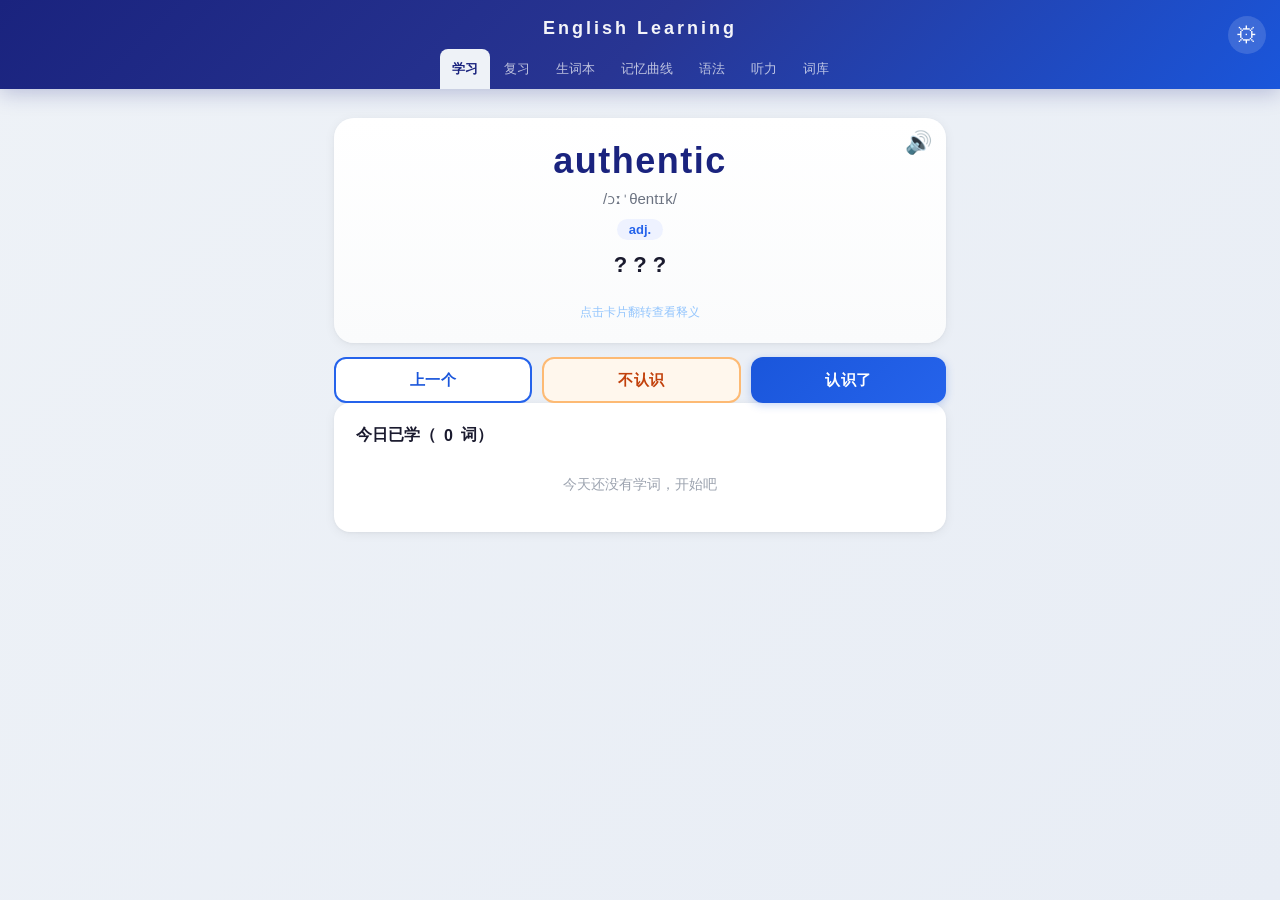
==== src/index.html @ 7f82bd82 "Fix mobile audio + listening bugs" ====
<!DOCTYPE html>
<html lang="zh-CN">
<head>
    <meta charset="UTF-8">
    <meta name="viewport" content="width=device-width, initial-scale=1.0, user-scalable=no, viewport-fit=cover">
    <meta name="apple-mobile-web-app-capable" content="yes">
    <meta name="apple-mobile-web-app-status-bar-style" content="black-translucent">
    <meta name="mobile-web-app-capable" content="yes">
    <meta name="theme-color" content="#1565C0">
    <link rel="manifest" href="manifest.json">
    <title>English Learning</title>
    <script>
    try {
        if ('serviceWorker' in navigator && location.protocol === 'https:') {
            navigator.serviceWorker.register('sw.js').catch(function(){});
        }
    } catch(e) {}
    </script>
    <style>
        /* ===== 基础重置 ===== */
        *, *::before, *::after { box-sizing: border-box; margin: 0; padding: 0; }
        body { font-family: "Microsoft YaHei", "PingFang SC", -apple-system, sans-serif; background: linear-gradient(135deg, #EEF2F7 0%, #E8EDF5 100%); color: #1a1a2e; min-height: 100vh; }

        /* ===== 导航栏 ===== */
        .navbar { background: linear-gradient(135deg, #1a237e 0%, #283593 50%, #1a56db 100%); color: #fff; position: fixed; top: 0; left: 0; right: 0; z-index: 100; box-shadow: 0 4px 20px rgba(26,35,126,0.25); }
        .nav-title { font-size: 18px; font-weight: 700; padding: 18px 20px 10px; text-align: center; letter-spacing: 3px; opacity: 0.95; }
        .nav-tabs { display: flex; justify-content: center; gap: 2px; padding: 0 12px 0; overflow-x: auto; -webkit-overflow-scrolling: touch; }
        .nav-tab { background: transparent; border: none; color: rgba(255,255,255,0.7); font-size: 13px; padding: 8px 12px; cursor: pointer; border-radius: 8px 8px 0 0; font-family: inherit; transition: all 0.25s; min-height: 40px; white-space: nowrap; }
        .nav-tab:hover { color: #fff; background: rgba(255,255,255,0.12); }
        .nav-tab.active { color: #1a237e; background: #EEF2F7; font-weight: 700; }

        /* ===== 主容器 ===== */
        .container { max-width: 640px; margin: 0 auto; padding: 118px 14px 40px; }

        /* ===== 面板 ===== */
        .panel { display: none; }
        .panel.active { display: block; animation: fadeIn 0.3s ease; }

        /* ===== 卡片 ===== */
        .card { background: #fff; border-radius: 16px; box-shadow: 0 2px 12px rgba(0,0,0,0.06), 0 1px 3px rgba(0,0,0,0.04); padding: 22px; margin-bottom: 14px; transition: box-shadow 0.2s; }
        .card-title { font-size: 16px; font-weight: 700; color: #1a1a2e; margin-bottom: 14px; display: flex; align-items: center; gap: 8px; }

        /* ===== 按钮 ===== */
        .btn { display: inline-flex; align-items: center; justify-content: center; border: none; border-radius: 12px; font-size: 15px; font-family: inherit; cursor: pointer; min-height: 46px; padding: 10px 22px; transition: all 0.25s; font-weight: 600; letter-spacing: 0.5px; }
        .btn-primary { background: linear-gradient(135deg, #1a56db, #2563eb); color: #fff; box-shadow: 0 2px 8px rgba(26,86,219,0.25); }
        .btn-primary:hover { background: linear-gradient(135deg, #1e40af, #1d4ed8); transform: translateY(-1px); box-shadow: 0 4px 14px rgba(26,86,219,0.35); }
        .btn-outline { background: #fff; color: #1a56db; border: 2px solid #2563eb; }
        .btn-outline:hover { background: #EEF2FF; }
        .btn-success { background: #10B981; color: #fff; }
        .btn-success:hover { background: #059669; }
        .btn-danger { background: #EF4444; color: #fff; }
        .btn-danger:hover { background: #DC2626; }
        .btn-sm { min-height: 34px; padding: 5px 12px; font-size: 12px; border-radius: 8px; }
        .btn-block { display: flex; width: 100%; }
        .btn-group { display: flex; gap: 10px; margin-top: 14px; }

        /* ===== 表单 ===== */
        .form-group { margin-bottom: 12px; }
        .form-label { display: block; font-size: 13px; color: #6B7280; margin-bottom: 4px; font-weight: 600; }
        .form-input { width: 100%; padding: 12px 16px; border: 2px solid #E5E7EB; border-radius: 12px; font-size: 15px; font-family: inherit; min-height: 46px; transition: all 0.2s; background: #F9FAFB; }
        .form-input:focus { outline: none; border-color: #2563eb; box-shadow: 0 0 0 4px rgba(37,99,235,0.1); background: #fff; }

        /* ===== 单词卡片 ===== */
        .word-card { cursor: pointer; user-select: none; min-height: 220px; display: flex; flex-direction: column; align-items: center; justify-content: center; text-align: center; transition: all 0.35s; position: relative; border-radius: 20px; background: linear-gradient(180deg, #FFFFFF 0%, #FAFBFC 100%); }
        .word-card:hover { transform: translateY(-3px); box-shadow: 0 8px 24px rgba(0,0,0,0.1); }
        .word-card.flipped { background: linear-gradient(180deg, #F8FAFF 0%, #F0F4FF 100%); }
        .word-en { font-size: 36px; font-weight: 800; color: #1a237e; letter-spacing: 1.5px; }
        .word-phonetic { font-size: 15px; color: #6B7280; margin-top: 8px; }
        .word-pos { font-size: 13px; color: #2563eb; background: #EEF2FF; padding: 3px 12px; border-radius: 20px; margin-top: 10px; font-weight: 600; }
        .word-meaning { font-size: 22px; color: #1a1a2e; margin-top: 12px; font-weight: 600; }
        .word-example { font-size: 14px; color: #6B7280; margin-top: 10px; font-style: italic; }
        .flip-hint { font-size: 12px; color: #93C5FD; margin-top: 16px; }
        .memory-tip { margin-top: 16px; padding: 14px 18px; background: #FFFBEB; border-radius: 14px; border-left: 4px solid #F59E0B; font-size: 13px; line-height: 1.7; color: #4B5563; text-align: left; width: 100%; }

        /* ===== 复习/选择题 ===== */
        .quiz-options { display: flex; flex-direction: column; gap: 10px; margin-top: 14px; }
        .quiz-option { background: #F9FAFB; border: 2px solid #E5E7EB; border-radius: 14px; padding: 14px 18px; font-size: 16px; cursor: pointer; transition: all 0.2s; min-height: 50px; font-family: inherit; text-align: left; font-weight: 500; }
        .quiz-option:hover { border-color: #2563eb; background: #EEF2FF; transform: scale(1.01); }
        .quiz-option.correct { border-color: #10B981; background: #ECFDF5; color: #065F46; }
        .quiz-option.wrong { border-color: #EF4444; background: #FEF2F2; color: #991B1B; }

        /* ===== 语法 ===== */
        .grammar-category { margin-bottom: 10px; }
        .grammar-header { background: #F9FAFB; border-radius: 12px; padding: 15px 18px; cursor: pointer; display: flex; justify-content: space-between; align-items: center; box-shadow: 0 1px 3px rgba(0,0,0,0.04); transition: all 0.2s; }
        .grammar-header:hover { background: #EEF2FF; }
        .grammar-body { background: #fff; border-radius: 0 0 12px 12px; padding: 0 18px; overflow: hidden; max-height: 0; transition: max-height 0.35s ease, padding 0.35s ease; }
        .grammar-body.open { max-height: 600px; padding: 14px 18px; }

        /* ===== 设置 ===== */
        .settings-btn { position: fixed; top: 16px; right: 14px; z-index: 101; background: rgba(255,255,255,0.15); backdrop-filter: blur(4px); border: none; color: #fff; font-size: 22px; width: 38px; height: 38px; border-radius: 50%; cursor: pointer; display: flex; align-items: center; justify-content: center; transition: all 0.2s; }
        .settings-btn:hover { background: rgba(255,255,255,0.3); }
        .modal-overlay { position: fixed; top: 0; left: 0; right: 0; bottom: 0; background: rgba(0,0,0,0.5); backdrop-filter: blur(4px); z-index: 200; display: flex; align-items: center; justify-content: center; animation: fadeIn 0.2s ease; }
        .modal-content { background: #fff; border-radius: 20px; padding: 28px; width: 92%; max-width: 420px; box-shadow: 0 20px 60px rgba(0,0,0,0.2); }
        .modal-header { display: flex; justify-content: space-between; align-items: center; margin-bottom: 18px; }
        .btn-close { background: #F3F4F6; border: none; font-size: 20px; color: #6B7280; cursor: pointer; width: 34px; height: 34px; border-radius: 50%; display: flex; align-items: center; justify-content: center; }
        .btn-close:hover { background: #E5E7EB; color: #1a1a2e; }
        @keyframes fadeIn { from { opacity: 0; } to { opacity: 1; } }

        /* ===== 空状态 ===== */
        .empty-state { text-align: center; padding: 40px 20px; color: #9CA3AF; }
        .empty-state-icon { font-size: 44px; margin-bottom: 10px; }
        .empty-state-text { font-size: 15px; }

        /* ===== 提示信息 ===== */
        .toast { position: fixed; bottom: 28px; left: 50%; transform: translateX(-50%); background: #1F2937; color: #fff; padding: 12px 28px; border-radius: 24px; font-size: 14px; z-index: 300; box-shadow: 0 8px 24px rgba(0,0,0,0.2); animation: fadeInUp 0.3s ease; }
        @keyframes fadeInUp { from { opacity: 0; transform: translateX(-50%) translateY(12px); } to { opacity: 1; transform: translateX(-50%) translateY(0); } }

        /* ===== 统计标签 ===== */
        .stat-row { display: flex; gap: 10px; margin: 12px 0; }
        .stat-item { flex: 1; background: linear-gradient(135deg, #EEF2FF, #E0E7FF); border-radius: 14px; padding: 16px; text-align: center; }
        .stat-num { font-size: 26px; font-weight: 800; color: #1e40af; }
        .stat-label { font-size: 11px; color: #6B7280; margin-top: 2px; font-weight: 600; text-transform: uppercase; letter-spacing: 1px; }

        /* ===== 生词本 ===== */
        .wordbook-item { display: flex; justify-content: space-between; align-items: center; padding: 14px 0; border-bottom: 1px solid #F3F4F6; }
        .wordbook-item:last-child { border-bottom: none; }
        .badge { font-size: 10px; background: #EEF2FF; color: #2563eb; padding: 2px 8px; border-radius: 10px; font-weight: 600; }
        .badge-learned { background: #ECFDF5; color: #065F46; }
        .badge-review { background: #FFF7ED; color: #C2410C; }

        /* ===== 不认识按钮 ===== */
        .btn-learn-unknown { background: #FFF7ED; color: #C2410C; border: 2px solid #FDBA74; }
        .btn-learn-unknown:hover { background: #FFEDD5; }

        /* ===== 词库列表 ===== */
        .vocab-item { display: flex; align-items: flex-start; padding: 12px 14px; border-bottom: 1px solid #F3F4F6; gap: 10px; transition: background 0.15s; }
        .vocab-item:hover { background: #F9FAFB; }
        .vocab-item:last-child { border-bottom: none; }
        .vocab-item-left { flex: 1; min-width: 0; }
        .vocab-word-row { display: flex; align-items: center; gap: 6px; flex-wrap: wrap; margin-bottom: 4px; }
        .vocab-word { font-size: 15px; font-weight: 700; color: #1a237e; }
        .vocab-meaning { font-size: 13px; color: #6B7280; }
        .vocab-status { font-size: 10px; padding: 2px 8px; border-radius: 10px; white-space: nowrap; font-weight: 600; }

        @media (max-width: 480px) {
            .container { padding: 108px 8px 32px; }
            .card { padding: 16px; }
            .word-en { font-size: 28px; }
            .nav-tab { font-size: 12px; padding: 8px 10px; }
        }
    </style>
</head>
<body>

    <!-- 导航栏 -->
    <nav class="navbar">
        <div class="nav-title">English Learning</div>
        <div class="nav-tabs">
            <button class="nav-tab active" data-tab="learn">学习</button>
            <button class="nav-tab" data-tab="review">复习</button>
            <button class="nav-tab" data-tab="wordbook">生词本</button>
            <button class="nav-tab" data-tab="memory">记忆曲线</button>
            <button class="nav-tab" data-tab="grammar">语法</button>
            <button class="nav-tab" data-tab="listen">听力</button>
            <button class="nav-tab" data-tab="vocab">词库</button>
        </div>
    </nav>

    <!-- 设置按钮 -->
    <button class="settings-btn" id="btnSettings" title="设置">&#9881;</button>

    <!-- 设置弹窗 -->
    <div class="modal-overlay" id="settingsModal" style="display:none;">
        <div class="modal-content">
            <div class="modal-header">
                <span class="card-title">设置</span>
                <button class="btn-close" id="btnCloseSettings">&times;</button>
            </div>
            <div class="form-group">
                <label class="form-label">每日目标（个）</label>
                <input class="form-input" type="number" id="inputDailyGoal" min="5" max="100" value="20">
            </div>
            <button class="btn btn-primary btn-block" id="btnSaveGoal" style="margin-bottom:8px;">保存目标</button>
            <hr style="border:none;border-top:1px solid #E0E0E0;margin:16px 0;">
            <div class="btn-group">
                <button class="btn btn-outline btn-block" id="btnExport">导出数据备份</button>
                <button class="btn btn-outline btn-block" id="btnImport">导入数据恢复</button>
            </div>
            <input type="file" id="importFile" accept=".json" style="display:none;">
            <hr style="border:none;border-top:1px solid #E0E0E0;margin:16px 0;">
            <button class="btn btn-outline btn-block" id="btnResetReview" style="margin-bottom:8px;">重置今日复习</button>
            <hr style="border:none;border-top:1px solid #E0E0E0;margin:16px 0;">
            <div style="font-weight:600;font-size:14px;margin-bottom:8px;">&#128260; 跨设备同步</div>
            <div style="font-size:12px;color:#6B7280;margin-bottom:8px;">在电脑生成同步码 → 手机上输入 → 数据同步</div>
            <button class="btn btn-primary btn-block" id="btnSyncExport" style="margin-bottom:8px;">生成同步码</button>
            <div style="display:flex;gap:8px;">
                <input class="form-input" id="syncCodeInput" placeholder="粘贴同步码..." style="flex:1;">
                <button class="btn btn-success" id="btnSyncImport" style="min-width:60px;">导入</button>
            </div>
            <hr style="border:none;border-top:1px solid #E0E0E0;margin:16px 0;">
            <button class="btn btn-danger btn-block" id="btnReset">重置所有数据</button>
        </div>
    </div>

    <!-- 内容区 -->
    <main class="container">

        <!-- ===== 学习面板 ===== -->
        <section id="learn-panel" class="panel active">
            <div class="card word-card" id="wordCard">
                <div style="position:absolute;top:12px;right:14px;cursor:pointer;font-size:22px;color:#1976D2;z-index:5;" id="btnSpeak" title="点击听发音">&#128266;</div>
                <div class="word-en" id="wordEn"></div>
                <div class="word-phonetic" id="wordPhonetic"></div>
                <div class="word-pos" id="wordPos"></div>
                <div class="word-meaning" id="wordMeaning"></div>
                <div style="display:flex;align-items:flex-start;gap:6px;justify-content:center;">
                    <div class="word-example" id="wordExample"></div>
                    <span id="btnSpeakExample" style="cursor:pointer;font-size:16px;color:#1976D2;display:none;line-height:1.4;" title="听例句发音">&#128266;</span>
                </div>
                <div class="flip-hint" id="flipHint">点击卡片翻转查看释义</div>
                <div class="memory-tip" id="memoryTipBox" style="display:none;">
                    <div style="font-weight:600;color:#E65100;margin-bottom:4px;">&#128161; 记忆技巧</div>
                    <div id="memoryTipContent"></div>
                </div>
            </div>
            <div class="btn-group" id="learnBtnGroup">
                <button class="btn btn-outline btn-block" id="btnPrevWord">上一个</button>
                <button class="btn btn-learn-unknown btn-block" id="btnUnknown">不认识</button>
                <button class="btn btn-primary btn-block" id="btnLearned">认识了</button>
            </div>
            <div class="card" id="completeCard" style="display:none;">
                <div class="empty-state">
                    <div class="empty-state-icon">&#127881;</div>
                    <div class="empty-state-text">今日目标已完成！继续复习巩固吧</div>
                </div>
            </div>
            <!-- 今日已学列表 -->
            <div class="card" id="todayLearnedCard">
                <div class="card-title">今日已学（<span id="todayLearnedCount">0</span> 词）</div>
                <div id="todayLearnedList" style="font-size:14px;color:#555;line-height:2;"></div>
                <div class="empty-state" id="todayLearnedEmpty" style="padding:16px;">
                    <div class="empty-state-text" style="font-size:14px;">今天还没有学词，开始吧</div>
                </div>
            </div>
        </section>

        <!-- ===== 复习面板 ===== -->
        <section id="review-panel" class="panel">
            <div class="stat-row" id="quizStats">
                <div class="stat-item"><div class="stat-num" id="quizCorrect" style="color:#4CAF50;">0</div><div class="stat-label">正确</div></div>
                <div class="stat-item"><div class="stat-num" id="quizWrong" style="color:#F44336;">0</div><div class="stat-label">错误</div></div>
                <div class="stat-item"><div class="stat-num" id="quizTotal">0</div><div class="stat-label">总题数</div></div>
            </div>
            <div class="card" id="quizCard">
                <div class="card-title">选择正确的释义</div>
                <div style="text-align:center;font-size:28px;font-weight:700;color:#1565C0;padding:16px 0;cursor:pointer;" id="quizWord" title="点击听发音">--</div>
                <div class="quiz-options" id="quizOptions"></div>
                <div id="quizFeedback" style="text-align:center;margin-top:12px;font-size:14px;"></div>
                <div class="btn-group" id="quizNavBtns" style="display:none;">
                    <button class="btn btn-outline btn-block" id="btnPrevQuiz">上一题</button>
                    <button class="btn btn-primary btn-block" id="btnNextQuiz">下一题</button>
                </div>
            </div>
            <div class="card" id="quizEmpty" style="display:none;">
                <div class="empty-state">
                    <div class="empty-state-icon">&#128218;</div>
                    <div class="empty-state-text">先去学习页认识一些单词，再来复习吧</div>
                </div>
            </div>
        </section>

        <!-- ===== 生词本面板 ===== -->
        <section id="wordbook-panel" class="panel">
            <div class="card">
                <div class="card-title">添加生词</div>
                <div class="form-group"><input class="form-input" id="inputNewWord" placeholder="输入英文单词"></div>
                <div class="form-group"><input class="form-input" id="inputNewMeaning" placeholder="输入中文释义"></div>
                <button class="btn btn-primary btn-block" id="btnAddWord">添加</button>
            </div>
            <!-- 生词测试 -->
            <div class="card" id="wordbookQuizCard">
                <div class="card-title">生词测试</div>
                <div id="wbQuizArea">
                    <button class="btn btn-primary btn-block" id="btnStartWbQuiz">开始测试生词</button>
                </div>
                <div id="wbQuizQuestion" style="display:none;">
                    <div style="text-align:center;font-size:26px;font-weight:700;color:#1565C0;padding:12px 0;cursor:pointer;" id="wbQuizWord" title="点击听发音"></div>
                    <div class="quiz-options" id="wbQuizOptions"></div>
                    <div id="wbQuizFeedback" style="text-align:center;margin-top:10px;font-size:14px;"></div>
                    <div class="btn-group" id="wbQuizNavBtns" style="display:none;">
                        <button class="btn btn-outline btn-block" id="btnWbPrev">上一题</button>
                        <button class="btn btn-primary btn-block" id="btnWbNext">下一题</button>
                    </div>
                    <div id="wbQuizResult" style="display:none;text-align:center;padding:20px;"></div>
                </div>
            </div>
            <!-- 生词列表 -->
            <div class="card">
                <div class="card-title">生词列表（<span id="wbErrorCount">0</span> 个错误词）</div>
                <div id="wordbookList"></div>
                <div class="empty-state" id="wordbookEmpty">
                    <div class="empty-state-icon">&#128214;</div>
                    <div class="empty-state-text">还没有生词，不认识或答错的词会自动收录</div>
                </div>
            </div>
        </section>

        <!-- ===== 记忆曲线面板 ===== -->
        <section id="memory-panel" class="panel">
            <div class="card">
                <div class="card-title">&#128337; 艾宾浩斯记忆曲线</div>
                <div style="font-size:13px;color:#6B7280;margin-bottom:14px;">
                    科学复习间隔：1天 → 3天 → 7天 → 15天 → 30天
                </div>
                <div class="stat-row" id="memStats">
                    <div class="stat-item"><div class="stat-num" id="memDueCount">0</div><div class="stat-label">到期复习</div></div>
                    <div class="stat-item"><div class="stat-num" id="memL1Count">0</div><div class="stat-label">L1 初学</div></div>
                    <div class="stat-item"><div class="stat-num" id="memMastered">0</div><div class="stat-label">已掌握</div></div>
                </div>
            </div>
            <!-- 记忆曲线复习题 -->
            <div class="card" id="memQuizCard">
                <div class="card-title">复习题</div>
                <div id="memQuizArea">
                    <button class="btn btn-primary btn-block" id="btnStartMemQuiz">开始复习到期词</button>
                </div>
                <div id="memQuizQuestion" style="display:none;">
                    <div style="text-align:center;font-size:26px;font-weight:800;color:#1a237e;padding:12px 0;cursor:pointer;" id="memQuizWord" title="点击听发音"></div>
                    <div class="quiz-options" id="memQuizOptions"></div>
                    <div id="memQuizFeedback" style="text-align:center;margin-top:10px;font-size:14px;"></div>
                    <div class="btn-group" id="memQuizNavBtns" style="display:none;">
                        <button class="btn btn-outline btn-block" id="btnMemPrev">上一题</button>
                        <button class="btn btn-primary btn-block" id="btnMemNext">下一题</button>
                    </div>
                    <div id="memQuizResult" style="display:none;text-align:center;padding:20px;"></div>
                </div>
            </div>
            <!-- 到期词列表 -->
            <div class="card">
                <div class="card-title">到期词列表</div>
                <div id="memDueList"></div>
                <div class="empty-state" id="memDueEmpty">
                    <div class="empty-state-icon">&#127919;</div>
                    <div class="empty-state-text">暂无到期词，先去学习页积累吧</div>
                </div>
            </div>
        </section>

        <!-- ===== 听力面板 ===== -->
        <section id="listen-panel" class="panel">
            <div class="card">
                <div class="card-title">&#127911; 四级听力真题训练</div>
                <div style="font-size:13px;color:#6B7280;margin-bottom:12px;">播放对话/短文 → 听问题 → 选择答案</div>
            </div>
            <div class="card" id="listenQuizCard">
                <button class="btn btn-primary btn-block" id="btnListenPlay" style="margin-bottom:12px;">&#9654; 播放听力</button>
                <div id="listenQuestion" style="font-size:15px;color:#1a237e;font-weight:600;margin-bottom:14px;display:none;"></div>
                <div class="quiz-options" id="listenOptions"></div>
                <div id="listenFeedback" style="text-align:center;margin-top:12px;font-size:15px;"></div>
                <button class="btn btn-primary btn-block" id="btnListenNext" style="display:none;margin-top:12px;">下一题</button>
            </div>
            <div class="card">
                <div class="card-title">听力统计</div>
                <div class="stat-row">
                    <div class="stat-item"><div class="stat-num" id="listenCorrect" style="color:#10B981;">0</div><div class="stat-label">正确</div></div>
                    <div class="stat-item"><div class="stat-num" id="listenTotal">0</div><div class="stat-label">总题数</div></div>
                </div>
            </div>
        </section>

        <!-- ===== 语法面板 ===== -->
        <section id="grammar-panel" class="panel">
            <div id="grammarContent"></div>
        </section>

        <!-- ===== 词库面板 ===== -->
        <section id="vocab-panel" class="panel">
            <div class="card">
                <input class="form-input" id="vocabSearch" placeholder="搜索单词...（输入英文或中文）">
                <div style="display:flex;gap:6px;margin-top:8px;flex-wrap:wrap;" id="vocabFilters">
                    <button class="btn btn-sm btn-outline vocab-filter active" data-cat="all">全部</button>
                    <button class="btn btn-sm btn-outline vocab-filter" data-cat="mustknow" style="color:#F44336;border-color:#F44336;">必考</button>
                    <button class="btn btn-sm btn-outline vocab-filter" data-cat="highfreq" style="color:#1976D2;border-color:#1976D2;">高频</button>
                    <button class="btn btn-sm btn-outline vocab-filter" data-cat="errorprone" style="color:#E65100;border-color:#E65100;">易错</button>
                    <button class="btn btn-sm btn-outline vocab-filter" data-cat="basic">基础</button>
                    <button class="btn btn-sm btn-outline vocab-filter" data-cat="phrase" style="color:#7C3AED;border-color:#7C3AED;">词组</button>
                </div>
            </div>
            <div class="card">
                <div class="card-title">单词列表（<span id="vocabCount">500</span> 词）</div>
                <div id="vocabList"></div>
            </div>
        </section>

    </main>

    <script>
    // ===== 兼容补丁（旧手机浏览器） =====
    if (!Array.prototype.find) {
        Array.prototype.find = function(cb) {
            for (var i = 0; i < this.length; i++) { if (cb(this[i], i, this)) return this[i]; }
        };
    }
    if (!Array.prototype.some) {
        Array.prototype.some = function(cb) {
            for (var i = 0; i < this.length; i++) { if (cb(this[i], i, this)) return true; }
            return false;
        };
    }
    if (!String.prototype.includes) {
        String.prototype.includes = function(s) { return this.indexOf(s) !== -1; };
    }
    if (!Array.prototype.includes) {
        Array.prototype.includes = function(v) { return this.indexOf(v) !== -1; };
    }
    if (!window.speechSynthesis) { window.speechSynthesis = null; }

    // ===================================================================
    // 四级词库数据
    // ===================================================================
    var WORDS = [
        { id: "w001", word: "abandon", phonetic: "/əˈbændən/", pos: "v.", meaning: "放弃；抛弃", example: "He had to abandon his plan.", memoryTip: "<b>谐音：</b>\"一笨蛋\" → 被当笨蛋<b>抛弃</b>了。a+band+on：乐队在台上演出，观众走光了。" },
        { id: "w002", word: "ability", phonetic: "/əˈbɪləti/", pos: "n.", meaning: "能力；才能", example: "She has the ability to lead." },
        { id: "w003", word: "abroad", phonetic: "/əˈbrɔːd/", pos: "adv.", meaning: "在国外；到国外", example: "He dreams of studying abroad." },
        { id: "w004", word: "absence", phonetic: "/ˈæbsəns/", pos: "n.", meaning: "缺席；不在", example: "His absence was noticed." },
        { id: "w005", word: "absolute", phonetic: "/ˈæbsəluːt/", pos: "adj.", meaning: "绝对的；完全的", example: "I have absolute trust in her." },
        { id: "w006", word: "absorb", phonetic: "/əbˈzɔːrb/", pos: "v.", meaning: "吸收；吸引", example: "Plants absorb sunlight." },
        { id: "w007", word: "abstract", phonetic: "/ˈæbstrækt/", pos: "adj.", meaning: "抽象的；摘要", example: "The idea is too abstract." },
        { id: "w008", word: "abundant", phonetic: "/əˈbʌndənt/", pos: "adj.", meaning: "丰富的；充裕的", example: "The region has abundant resources." },
        { id: "w009", word: "academic", phonetic: "/ˌækəˈdemɪk/", pos: "adj.", meaning: "学术的；学院的", example: "She has high academic achievements." },
        { id: "w010", word: "accelerate", phonetic: "/əkˈseləreɪt/", pos: "v.", meaning: "加速；加快", example: "The car accelerated quickly." },
        { id: "w011", word: "access", phonetic: "/ˈækses/", pos: "n.", meaning: "进入；通道；访问", example: "Students have access to the library.", memoryTip: "<b>词根 cess=走：</b>access=ac+cess→走过去→<b>进入</b>。同根：success=往上走→成功；process=向前走→过程。" },
        { id: "w012", word: "accompany", phonetic: "/əˈkʌmpəni/", pos: "v.", meaning: "陪伴；伴随", example: "She accompanied me to the station." },
        { id: "w013", word: "accomplish", phonetic: "/əˈkɑːmplɪʃ/", pos: "v.", meaning: "完成；实现", example: "We accomplished our mission." },
        { id: "w014", word: "account", phonetic: "/əˈkaʊnt/", pos: "n.", meaning: "账户；说明", example: "I opened a bank account." },
        { id: "w015", word: "accurate", phonetic: "/ˈækjərət/", pos: "adj.", meaning: "准确的；精确的", example: "The data is accurate." },
        { id: "w016", word: "achieve", phonetic: "/əˈtʃiːv/", pos: "v.", meaning: "达到；取得", example: "He achieved his goal." },
        { id: "w017", word: "acknowledge", phonetic: "/əkˈnɑːlɪdʒ/", pos: "v.", meaning: "承认；确认", example: "She acknowledged her mistake." },
        { id: "w018", word: "acquire", phonetic: "/əˈkwaɪər/", pos: "v.", meaning: "获得；习得", example: "It's hard to acquire a new language." },
        { id: "w019", word: "adapt", phonetic: "/əˈdæpt/", pos: "v.", meaning: "适应；改编", example: "You need to adapt to the new environment." },
        { id: "w020", word: "adequate", phonetic: "/ˈædɪkwət/", pos: "adj.", meaning: "足够的；适当的", example: "The supply is adequate for our needs." },
        { id: "w021", word: "adjust", phonetic: "/əˈdʒʌst/", pos: "v.", meaning: "调整；适应", example: "I need to adjust the volume." },
        { id: "w022", word: "administration", phonetic: "/ədˌmɪnɪˈstreɪʃn/", pos: "n.", meaning: "管理；行政", example: "The administration made new rules." },
        { id: "w023", word: "admission", phonetic: "/ədˈmɪʃn/", pos: "n.", meaning: "准入；承认", example: "He gained admission to the university." },
        { id: "w024", word: "adopt", phonetic: "/əˈdɑːpt/", pos: "v.", meaning: "采用；收养", example: "They decided to adopt the new method." },
        { id: "w025", word: "advance", phonetic: "/ədˈvæns/", pos: "v.", meaning: "前进；提前", example: "Technology continues to advance." },
        { id: "w026", word: "advantage", phonetic: "/ədˈvæntɪdʒ/", pos: "n.", meaning: "优势；有利条件", example: "Being tall is an advantage in basketball." },
        { id: "w027", word: "advertise", phonetic: "/ˈædvərtaɪz/", pos: "v.", meaning: "做广告；宣传", example: "They advertise on social media." },
        { id: "w028", word: "affair", phonetic: "/əˈfer/", pos: "n.", meaning: "事务；事件", example: "It's a private affair." },
        { id: "w029", word: "affect", phonetic: "/əˈfekt/", pos: "v.", meaning: "影响；感染", example: "The weather affects our mood.", memoryTip: "<b>affect(v.影响) vs effect(n.效果)：</b>a在前→先动作，e在后→结果。affect=动词，effect=名词。" },
        { id: "w030", word: "afford", phonetic: "/əˈfɔːrd/", pos: "v.", meaning: "负担得起；提供", example: "I can't afford a new car." },
        { id: "w031", word: "aggressive", phonetic: "/əˈɡresɪv/", pos: "adj.", meaning: "侵略的；好斗的", example: "The company has an aggressive strategy." },
        { id: "w032", word: "agreement", phonetic: "/əˈɡriːmənt/", pos: "n.", meaning: "协议；一致", example: "They reached an agreement." },
        { id: "w033", word: "aid", phonetic: "/eɪd/", pos: "n.", meaning: "援助；帮助", example: "They provided aid to the victims." },
        { id: "w034", word: "alternative", phonetic: "/ɔːlˈtɜːrnətɪv/", pos: "n.", meaning: "替代选择；备选方案", example: "Is there an alternative to this plan?" },
        { id: "w035", word: "amaze", phonetic: "/əˈmeɪz/", pos: "v.", meaning: "使惊奇；使惊愕", example: "His performance amazed everyone." },
        { id: "w036", word: "amount", phonetic: "/əˈmaʊnt/", pos: "n.", meaning: "数量；总额", example: "A large amount of money was spent." },
        { id: "w037", word: "analyze", phonetic: "/ˈænəlaɪz/", pos: "v.", meaning: "分析；解析", example: "We need to analyze the data." },
        { id: "w038", word: "annual", phonetic: "/ˈænjuəl/", pos: "adj.", meaning: "年度的；每年的", example: "The annual meeting will be held next week." },
        { id: "w039", word: "anxiety", phonetic: "/æŋˈzaɪəti/", pos: "n.", meaning: "焦虑；忧虑", example: "She felt anxiety before the exam." },
        { id: "w040", word: "apparent", phonetic: "/əˈpærənt/", pos: "adj.", meaning: "明显的；表面上的", example: "It became apparent that he was wrong." },
        { id: "w041", word: "appeal", phonetic: "/əˈpiːl/", pos: "v.", meaning: "呼吁；吸引；上诉", example: "The idea appeals to young people." },
        { id: "w042", word: "appetite", phonetic: "/ˈæpɪtaɪt/", pos: "n.", meaning: "食欲；胃口", example: "Exercise gave me a good appetite." },
        { id: "w043", word: "apply", phonetic: "/əˈplaɪ/", pos: "v.", meaning: "申请；应用", example: "I applied for a job at the company." },
        { id: "w044", word: "appreciate", phonetic: "/əˈpriːʃieɪt/", pos: "v.", meaning: "欣赏；感激；领会", example: "I appreciate your help.", memoryTip: "<b>词根 preci=价值：</b>ap+preci+ate→看重价值→<b>欣赏、感激</b>。同根：precious 珍贵的。" },
        { id: "w045", word: "approach", phonetic: "/əˈproʊtʃ/", pos: "v.", meaning: "接近；方法", example: "Winter is approaching." },
        { id: "w046", word: "appropriate", phonetic: "/əˈproʊpriət/", pos: "adj.", meaning: "适当的；合适的", example: "This isn't the appropriate time." },
        { id: "w047", word: "arise", phonetic: "/əˈraɪz/", pos: "v.", meaning: "出现；产生", example: "Problems may arise unexpectedly." },
        { id: "w048", word: "artificial", phonetic: "/ˌɑːrtɪˈfɪʃl/", pos: "adj.", meaning: "人工的；人造的", example: "Artificial intelligence is evolving rapidly." },
        { id: "w049", word: "aspect", phonetic: "/ˈæspekt/", pos: "n.", meaning: "方面；层面", example: "We considered every aspect of the problem." },
        { id: "w050", word: "assemble", phonetic: "/əˈsembl/", pos: "v.", meaning: "集合；组装", example: "The students assembled in the hall." },
        { id: "w051", word: "assess", phonetic: "/əˈses/", pos: "v.", meaning: "评估；评定", example: "The teacher assessed the students' work." },
        { id: "w052", word: "assign", phonetic: "/əˈsaɪn/", pos: "v.", meaning: "分配；指派", example: "The boss assigned me a new task." },
        { id: "w053", word: "assist", phonetic: "/əˈsɪst/", pos: "v.", meaning: "帮助；协助", example: "She assisted me with my homework." },
        { id: "w054", word: "associate", phonetic: "/əˈsoʊʃieɪt/", pos: "v.", meaning: "联系；关联", example: "People often associate red with danger." },
        { id: "w055", word: "assume", phonetic: "/əˈsuːm/", pos: "v.", meaning: "假设；承担", example: "I assume you know the answer." },
        { id: "w056", word: "atmosphere", phonetic: "/ˈætməsfɪr/", pos: "n.", meaning: "气氛；大气", example: "The restaurant has a cozy atmosphere." },
        { id: "w057", word: "attach", phonetic: "/əˈtætʃ/", pos: "v.", meaning: "附上；连接", example: "Please attach the file to the email." },
        { id: "w058", word: "attempt", phonetic: "/əˈtempt/", pos: "v.", meaning: "尝试；企图", example: "He attempted to break the record." },
        { id: "w059", word: "attend", phonetic: "/əˈtend/", pos: "v.", meaning: "参加；出席", example: "Many people attended the meeting." },
        { id: "w060", word: "attitude", phonetic: "/ˈætɪtuːd/", pos: "n.", meaning: "态度；看法", example: "A positive attitude helps a lot." },
        { id: "w061", word: "attract", phonetic: "/əˈtrækt/", pos: "v.", meaning: "吸引；引起", example: "The exhibition attracted many visitors." },
        { id: "w062", word: "authority", phonetic: "/əˈθɔːrəti/", pos: "n.", meaning: "权威；当局", example: "The authorities are investigating the case." },
        { id: "w063", word: "available", phonetic: "/əˈveɪləbl/", pos: "adj.", meaning: "可用的；有空的", example: "Is this seat available?" },
        { id: "w064", word: "average", phonetic: "/ˈævərɪdʒ/", pos: "adj.", meaning: "平均的；普通的", example: "The average temperature is 20 degrees." },
        { id: "w065", word: "avoid", phonetic: "/əˈvɔɪd/", pos: "v.", meaning: "避免；避开", example: "You should avoid making the same mistake." },
        { id: "w066", word: "award", phonetic: "/əˈwɔːrd/", pos: "n.", meaning: "奖励；奖品", example: "She won an award for her essay." },
        { id: "w067", word: "aware", phonetic: "/əˈwer/", pos: "adj.", meaning: "意识到的；知道的", example: "I'm aware of the risks." },
        { id: "w068", word: "barrier", phonetic: "/ˈbæriər/", pos: "n.", meaning: "障碍；屏障", example: "Language can be a barrier." },
        { id: "w069", word: "benefit", phonetic: "/ˈbenɪfɪt/", pos: "n.", meaning: "好处；利益", example: "Exercise has many health benefits." },
        { id: "w070", word: "budget", phonetic: "/ˈbʌdʒɪt/", pos: "n.", meaning: "预算", example: "We need to stick to our budget." },
        { id: "w071", word: "burden", phonetic: "/ˈbɜːrdn/", pos: "n.", meaning: "负担；重担", example: "The debt was a heavy burden." },
        { id: "w072", word: "campaign", phonetic: "/kæmˈpeɪn/", pos: "n.", meaning: "运动；活动；战役", example: "They launched a new marketing campaign." },
        { id: "w073", word: "capable", phonetic: "/ˈkeɪpəbl/", pos: "adj.", meaning: "有能力的；能干的", example: "She is a capable leader." },
        { id: "w074", word: "capacity", phonetic: "/kəˈpæsəti/", pos: "n.", meaning: "能力；容量", example: "The hall has a capacity of 500." },
        { id: "w075", word: "capture", phonetic: "/ˈkæptʃər/", pos: "v.", meaning: "捕获；俘获", example: "The police captured the suspect." },
        { id: "w076", word: "career", phonetic: "/kəˈrɪr/", pos: "n.", meaning: "职业；生涯", example: "She chose teaching as her career." },
        { id: "w077", word: "challenge", phonetic: "/ˈtʃælɪndʒ/", pos: "n.", meaning: "挑战；困难", example: "This project is a real challenge.", memoryTip: "<b>谐音：</b>\"查冷知\" → 查了才知道冷，真是个<b>挑战</b>。短语：face a challenge 面临挑战。" },
        { id: "w078", word: "characteristic", phonetic: "/ˌkærəktəˈrɪstɪk/", pos: "n.", meaning: "特征；特点", example: "Patience is a key characteristic of a teacher." },
        { id: "w079", word: "circumstance", phonetic: "/ˈsɜːrkəmstæns/", pos: "n.", meaning: "环境；情况", example: "Under no circumstances should you lie." },
        { id: "w080", word: "claim", phonetic: "/kleɪm/", pos: "v.", meaning: "声称；要求", example: "He claims to be innocent." },
        { id: "w081", word: "colleague", phonetic: "/ˈkɑːliːɡ/", pos: "n.", meaning: "同事；同僚", example: "I discussed the issue with my colleagues." },
        { id: "w082", word: "combine", phonetic: "/kəmˈbaɪn/", pos: "v.", meaning: "结合；联合", example: "We should combine our efforts." },
        { id: "w083", word: "communicate", phonetic: "/kəˈmjuːnɪkeɪt/", pos: "v.", meaning: "交流；沟通", example: "We communicate via email." },
        { id: "w084", word: "community", phonetic: "/kəˈmjuːnəti/", pos: "n.", meaning: "社区；团体", example: "The local community supports the project." },
        { id: "w085", word: "compare", phonetic: "/kəmˈper/", pos: "v.", meaning: "比较；对比", example: "Don't compare yourself with others." },
        { id: "w086", word: "compete", phonetic: "/kəmˈpiːt/", pos: "v.", meaning: "竞争；比赛", example: "They compete for the championship." },
        { id: "w087", word: "complaint", phonetic: "/kəmˈpleɪnt/", pos: "n.", meaning: "抱怨；投诉", example: "We received a complaint from a customer." },
        { id: "w088", word: "complex", phonetic: "/kəmˈpleks/", pos: "adj.", meaning: "复杂的；难懂的", example: "The problem is very complex.", memoryTip: "<b>词根 plex=折叠：</b>com+plex→全折一起→<b>复杂的</b>。反义：simple=sim(单一)+ple→只折一次→简单。" },
        { id: "w089", word: "concentrate", phonetic: "/ˈkɑːnsntreɪt/", pos: "v.", meaning: "集中；专注", example: "I can't concentrate with this noise." },
        { id: "w090", word: "concept", phonetic: "/ˈkɑːnsept/", pos: "n.", meaning: "概念；观念", example: "It's a difficult concept to understand." },
        { id: "w091", word: "concern", phonetic: "/kənˈsɜːrn/", pos: "n.", meaning: "关心；担忧", example: "Environmental concern is growing." },
        { id: "w092", word: "conduct", phonetic: "/kənˈdʌkt/", pos: "v.", meaning: "进行；指挥", example: "They conducted an experiment." },
        { id: "w093", word: "confidence", phonetic: "/ˈkɑːnfɪdəns/", pos: "n.", meaning: "信心；信任", example: "She has confidence in her abilities." },
        { id: "w094", word: "confirm", phonetic: "/kənˈfɜːrm/", pos: "v.", meaning: "确认；证实", example: "Can you confirm the date?" },
        { id: "w095", word: "consequence", phonetic: "/ˈkɑːnsɪkwens/", pos: "n.", meaning: "结果；后果", example: "Think about the consequences of your actions." },
        { id: "w096", word: "conserve", phonetic: "/kənˈsɜːrv/", pos: "v.", meaning: "保存；节约", example: "We should conserve energy." },
        { id: "w097", word: "consider", phonetic: "/kənˈsɪdər/", pos: "v.", meaning: "考虑；认为", example: "Please consider my suggestion." },
        { id: "w098", word: "consist", phonetic: "/kənˈsɪst/", pos: "v.", meaning: "由…组成；在于", example: "The team consists of five members." },
        { id: "w099", word: "constitution", phonetic: "/ˌkɑːnstɪˈtuːʃn/", pos: "n.", meaning: "宪法；构成", example: "It is protected by the constitution." },
        { id: "w100", word: "construct", phonetic: "/kənˈstrʌkt/", pos: "v.", meaning: "建造；构建", example: "They constructed a new bridge." },
        // ===== 第二批：生活场景词汇 =====
        { id: "w101", word: "restaurant", phonetic: "/ˈrestrɑːnt/", pos: "n.", meaning: "餐厅；餐馆", example: "Let's meet at the restaurant at 7pm.（我们晚上7点在餐厅见。）" },
        { id: "w102", word: "schedule", phonetic: "/ˈskedʒuːl/", pos: "n.", meaning: "日程；时间表", example: "I have a busy schedule today.（我今天日程很满。）" },
        { id: "w103", word: "weather", phonetic: "/ˈweðər/", pos: "n.", meaning: "天气；气候", example: "The weather is beautiful today, let's go out.（今天天气很好，我们出去吧。）" },
        { id: "w104", word: "traffic", phonetic: "/ˈtræfɪk/", pos: "n.", meaning: "交通；车流", example: "I was late because of heavy traffic.（交通拥堵所以我迟到了。）" },
        { id: "w105", word: "passenger", phonetic: "/ˈpæsɪndʒər/", pos: "n.", meaning: "乘客；旅客", example: "All passengers should fasten their seat belts.（所有乘客请系好安全带。）" },
        { id: "w106", word: "luggage", phonetic: "/ˈlʌɡɪdʒ/", pos: "n.", meaning: "行李", example: "Don't forget your luggage when you get off.（下车时别忘了行李。）" },
        { id: "w107", word: "reservation", phonetic: "/ˌrezərˈveɪʃn/", pos: "n.", meaning: "预订；预约", example: "I made a reservation for two at the hotel.（我在酒店预订了两人间。）" },
        { id: "w108", word: "menu", phonetic: "/ˈmenjuː/", pos: "n.", meaning: "菜单", example: "Can I see the menu, please?（请给我看一下菜单好吗？）" },
        { id: "w109", word: "receipt", phonetic: "/rɪˈsiːt/", pos: "n.", meaning: "收据；小票", example: "Keep the receipt in case you need to return it.（保留收据以备退货。）" },
        { id: "w110", word: "discount", phonetic: "/ˈdɪskaʊnt/", pos: "n.", meaning: "折扣；优惠", example: "Students get a 10% discount on this app.（学生使用这个应用打九折。）" },
        { id: "w111", word: "passport", phonetic: "/ˈpæspɔːrt/", pos: "n.", meaning: "护照", example: "You need a valid passport to travel abroad.（出国旅行需要有效护照。）" },
        { id: "w112", word: "destination", phonetic: "/ˌdestɪˈneɪʃn/", pos: "n.", meaning: "目的地；终点", example: "Our destination is Beijing Capital Airport.（我们的目的地是北京首都机场。）" },
        { id: "w113", word: "appointment", phonetic: "/əˈpɔɪntmənt/", pos: "n.", meaning: "约会；预约", example: "I have a dentist appointment at 3pm.（我下午3点约了牙医。）" },
        { id: "w114", word: "medicine", phonetic: "/ˈmedɪsn/", pos: "n.", meaning: "药；医学", example: "Take this medicine three times a day.（这药一天吃三次。）" },
        { id: "w115", word: "prescription", phonetic: "/prɪˈskrɪpʃn/", pos: "n.", meaning: "处方；药方", example: "You need a prescription for this medicine.（买这个药需要处方。）" },
        { id: "w116", word: "symptom", phonetic: "/ˈsɪmptəm/", pos: "n.", meaning: "症状；征兆", example: "A fever is a common symptom of the flu.（发烧是流感的常见症状。）" },
        { id: "w117", word: "emergency", phonetic: "/iˈmɜːrdʒənsi/", pos: "n.", meaning: "紧急情况；急诊", example: "Call 120 in case of an emergency.（紧急情况拨打120。）" },
        { id: "w118", word: "interview", phonetic: "/ˈɪntərvjuː/", pos: "n.", meaning: "面试；采访", example: "I have a job interview tomorrow morning.（我明天上午有工作面试。）" },
        { id: "w119", word: "resume", phonetic: "/rɪˈzuːm/", pos: "n.", meaning: "简历；摘要", example: "Please send your resume to our HR department.（请把简历发到我们人事部。）" },
        { id: "w120", word: "salary", phonetic: "/ˈsæləri/", pos: "n.", meaning: "薪水；工资", example: "The job offers a good salary and benefits.（这份工作薪水高福利好。）" },
        { id: "w121", word: "deadline", phonetic: "/ˈdedlaɪn/", pos: "n.", meaning: "截止日期；最后期限", example: "The deadline for this project is Friday.（这个项目的截止日期是周五。）" },
        { id: "w122", word: "budget", phonetic: "/ˈbʌdʒɪt/", pos: "n.", meaning: "预算", example: "We need to plan our monthly budget carefully.（我们需要仔细规划每月预算。）", memoryTip: "<b>联想：</b>bud(花苞)+get→钱像花苞没开→<b>预算</b>。每月拿到工资先做budget，别花超了。" },
        { id: "w123", word: "receipt", phonetic: "/rɪˈsiːt/", pos: "n.", meaning: "收据；发票", example: "Can I have a receipt for this purchase?（这笔消费能给我开张收据吗？）" },
        { id: "w124", word: "groceries", phonetic: "/ˈɡroʊsəriz/", pos: "n.", meaning: "食品杂货", example: "I buy groceries at the supermarket every weekend.（我每周末去超市买菜。）" },
        { id: "w125", word: "laundry", phonetic: "/ˈlɔːndri/", pos: "n.", meaning: "洗衣；要洗的衣服", example: "I need to do my laundry this afternoon.（我今天下午要洗衣服。）" },
        { id: "w126", word: "apartment", phonetic: "/əˈpɑːrtmənt/", pos: "n.", meaning: "公寓；套房", example: "She rents a small apartment near the university.（她在大学附近租了一间小公寓。）" },
        { id: "w127", word: "neighborhood", phonetic: "/ˈneɪbərhʊd/", pos: "n.", meaning: "社区；邻里", example: "This is a quiet and safe neighborhood.（这是个安静安全的社区。）" },
        { id: "w128", word: "furniture", phonetic: "/ˈfɜːrnɪtʃər/", pos: "n.", meaning: "家具", example: "We bought new furniture for the living room.（我们给客厅买了新家具。）" },
        { id: "w129", word: "electricity", phonetic: "/ɪˌlekˈtrɪsəti/", pos: "n.", meaning: "电；电力", example: "The electricity bill is due next Monday.（电费下周一到期。）" },
        { id: "w130", word: "temperature", phonetic: "/ˈtemprətʃər/", pos: "n.", meaning: "温度；体温", example: "The temperature will drop below zero tonight.（今晚温度会降到零度以下。）" },
        { id: "w131", word: "environment", phonetic: "/ɪnˈvaɪrənmənt/", pos: "n.", meaning: "环境；自然环境", example: "We should protect the environment by recycling.（我们应该通过回收来保护环境。）" },
        { id: "w132", word: "volunteer", phonetic: "/ˌvɑːlənˈtɪr/", pos: "n.", meaning: "志愿者", example: "Many students volunteer at the community center.（很多学生在社区中心做志愿者。）" },
        { id: "w133", word: "celebration", phonetic: "/ˌselɪˈbreɪʃn/", pos: "n.", meaning: "庆祝；庆典", example: "We had a big celebration for her birthday.（我们为她的生日举办了盛大庆祝。）" },
        { id: "w134", word: "festival", phonetic: "/ˈfestɪvl/", pos: "n.", meaning: "节日；音乐节", example: "The Spring Festival is the most important holiday in China.（春节是中国最重要的节日。）" },
        { id: "w135", word: "tradition", phonetic: "/trəˈdɪʃn/", pos: "n.", meaning: "传统；惯例", example: "It is a tradition to eat dumplings during the Spring Festival.（春节吃饺子是一个传统。）" },
        { id: "w136", word: "relationship", phonetic: "/rɪˈleɪʃnʃɪp/", pos: "n.", meaning: "关系；感情关系", example: "Good communication is key to any relationship.（良好沟通是任何关系的关键。）" },
        { id: "w137", word: "apologize", phonetic: "/əˈpɑːlədʒaɪz/", pos: "v.", meaning: "道歉；认错", example: "You should apologize when you make a mistake.（犯了错就应该道歉。）" },
        { id: "w138", word: "persuade", phonetic: "/pərˈsweɪd/", pos: "v.", meaning: "说服；劝说", example: "I tried to persuade him to join the club.（我试图说服他加入俱乐部。）" },
        { id: "w139", word: "complain", phonetic: "/kəmˈpleɪn/", pos: "v.", meaning: "抱怨；投诉", example: "He always complains about the food in the canteen.（他总抱怨食堂的饭菜。）" },
        { id: "w140", word: "recommend", phonetic: "/ˌrekəˈmend/", pos: "v.", meaning: "推荐；建议", example: "Can you recommend a good movie to watch?（你能推荐一部好电影吗？）" },
        { id: "w141", word: "exercise", phonetic: "/ˈeksərsaɪz/", pos: "n.", meaning: "锻炼；练习", example: "Regular exercise helps you stay healthy.（经常锻炼帮你保持健康。）" },
        { id: "w142", word: "nutrition", phonetic: "/nuːˈtrɪʃn/", pos: "n.", meaning: "营养；营养学", example: "Good nutrition is important for students.（良好营养对学生很重要。）" },
        { id: "w143", word: "ingredient", phonetic: "/ɪnˈɡriːdiənt/", pos: "n.", meaning: "食材；成分", example: "Check the ingredients before you cook.（做饭前先检查食材。）" },
        { id: "w144", word: "delicious", phonetic: "/dɪˈlɪʃəs/", pos: "adj.", meaning: "美味的；可口的", example: "The dumplings my mom makes are delicious.（我妈包的饺子很好吃。）" },
        { id: "w145", word: "comfortable", phonetic: "/ˈkʌmftəbl/", pos: "adj.", meaning: "舒服的；舒适的", example: "This sofa is very comfortable to sit on.（这张沙发坐着很舒服。）" },
        { id: "w146", word: "convenient", phonetic: "/kənˈviːniənt/", pos: "adj.", meaning: "方便的；便利的", example: "Online shopping is very convenient.（网上购物非常方便。）" },
        { id: "w147", word: "entertainment", phonetic: "/ˌentərˈteɪnmənt/", pos: "n.", meaning: "娱乐；消遣", example: "Watching movies is my favorite form of entertainment.（看电影是我最喜欢的娱乐方式。）" },
        { id: "w148", word: "hobby", phonetic: "/ˈhɑːbi/", pos: "n.", meaning: "爱好；业余爱好", example: "My hobby is playing the guitar in my free time.（我的爱好是空闲时弹吉他。）" },
        { id: "w149", word: "photography", phonetic: "/fəˈtɑːɡrəfi/", pos: "n.", meaning: "摄影；拍照", example: "He is really into photography and takes great pictures.（他很喜欢摄影，拍的照片很棒。）" },
        { id: "w150", word: "transportation", phonetic: "/ˌtrænspɔːrˈteɪʃn/", pos: "n.", meaning: "交通；运输", example: "Public transportation is very efficient in big cities.（大城市的公共交通很高效。）" },
        { id: "w151", word: "bicycle", phonetic: "/ˈbaɪsɪkl/", pos: "n.", meaning: "自行车", example: "I ride my bicycle to school every day.（我每天骑自行车上学。）" },
        { id: "w152", word: "accident", phonetic: "/ˈæksɪdənt/", pos: "n.", meaning: "事故；意外", example: "There was a car accident on the highway this morning.（今早高速上发生了一起车祸。）" },
        { id: "w153", word: "insurance", phonetic: "/ɪnˈʃʊrəns/", pos: "n.", meaning: "保险", example: "You should buy travel insurance before going abroad.（出国前你应该买旅行保险。）" },
        { id: "w154", word: "celebrate", phonetic: "/ˈselɪbreɪt/", pos: "v.", meaning: "庆祝；庆贺", example: "How do you usually celebrate New Year's Eve?（你们通常怎么庆祝除夕？）" },
        { id: "w155", word: "graduate", phonetic: "/ˈɡrædʒueɪt/", pos: "v.", meaning: "毕业；获得学位", example: "I will graduate from college next year.（我明年大学毕业。）" },
        { id: "w156", word: "major", phonetic: "/ˈmeɪdʒər/", pos: "n.", meaning: "专业；主修", example: "My major is Computer Science.（我的专业是计算机科学。）" },
        { id: "w157", word: "semester", phonetic: "/sɪˈmestər/", pos: "n.", meaning: "学期", example: "This semester I'm taking four courses.（这学期我选了四门课。）" },
        { id: "w158", word: "assignment", phonetic: "/əˈsaɪnmənt/", pos: "n.", meaning: "作业；任务", example: "I have an English assignment due tomorrow.（我有个英语作业明天要交。）" },
        { id: "w159", word: "presentation", phonetic: "/ˌpriːzenˈteɪʃn/", pos: "n.", meaning: "演讲；展示", example: "I'm nervous about my presentation next week.（我对下周的演讲很紧张。）" },
        { id: "w160", word: "certificate", phonetic: "/sərˈtɪfɪkət/", pos: "n.", meaning: "证书；证明", example: "She received a certificate for completing the training.（她拿到了培训结业证书。）" },
        { id: "w161", word: "opportunity", phonetic: "/ˌɑːpərˈtuːnəti/", pos: "n.", meaning: "机会；时机", example: "This internship is a great opportunity for you.（这个实习对你是个很好的机会。）" },
        { id: "w162", word: "experience", phonetic: "/ɪkˈspɪriəns/", pos: "n.", meaning: "经验；经历", example: "Traveling abroad was an amazing experience.（出国旅行是一段很棒的体验。）" },
        { id: "w163", word: "independent", phonetic: "/ˌɪndɪˈpendənt/", pos: "adj.", meaning: "独立的；自主的", example: "Living alone helps you become more independent.（独自生活让你变得更独立。）", memoryTip: "<b>拆：</b>in(不)+depend(依靠)+ent→不靠别人的→<b>独立的</b>。depend on 依靠，四级高频。" },
        { id: "w164", word: "responsibility", phonetic: "/rɪˌspɑːnsəˈbɪləti/", pos: "n.", meaning: "责任；职责", example: "Taking care of a pet is a big responsibility.（照顾宠物是一份很大的责任。）" },
        { id: "w165", word: "manage", phonetic: "/ˈmænɪdʒ/", pos: "v.", meaning: "管理；设法做到", example: "How do you manage your time between study and work?（你怎么管理学习和工作的时间？）" },
        { id: "w166", word: "goal", phonetic: "/ɡoʊl/", pos: "n.", meaning: "目标；进球", example: "My goal is to pass CET-4 this semester.（我的目标是这学期过四级。）" },
        { id: "w167", word: "progress", phonetic: "/ˈprɑːɡres/", pos: "n.", meaning: "进步；进展", example: "You have made great progress in English.（你的英语进步很大。）" },
        { id: "w168", word: "struggle", phonetic: "/ˈstrʌɡl/", pos: "v.", meaning: "挣扎；奋斗", example: "Many students struggle with English grammar.（很多学生在英语语法上很吃力。）" },
        { id: "w169", word: "encourage", phonetic: "/ɪnˈkɜːrɪdʒ/", pos: "v.", meaning: "鼓励；激励", example: "My parents always encourage me to do my best.（我父母总是鼓励我尽力而为。）" },
        { id: "w170", word: "confident", phonetic: "/ˈkɑːnfɪdənt/", pos: "adj.", meaning: "自信的；有信心的", example: "She feels confident about passing the exam.（她对通过考试很有信心。）" },
        { id: "w171", word: "nervous", phonetic: "/ˈnɜːrvəs/", pos: "adj.", meaning: "紧张的；焦虑的", example: "I always feel nervous before an important exam.（重要考试前我总会紧张。）" },
        { id: "w172", word: "relax", phonetic: "/rɪˈlæks/", pos: "v.", meaning: "放松；休息", example: "Listening to music helps me relax.（听音乐帮我放松。）" },
        { id: "w173", word: "patience", phonetic: "/ˈpeɪʃns/", pos: "n.", meaning: "耐心；忍耐", example: "Learning a new language takes time and patience.（学一门新语言需要时间和耐心。）" },
        { id: "w174", word: "habit", phonetic: "/ˈhæbɪt/", pos: "n.", meaning: "习惯；习性", example: "Reading before bed is a good habit.（睡前阅读是个好习惯。）" },
        { id: "w175", word: "social", phonetic: "/ˈsoʊʃl/", pos: "adj.", meaning: "社交的；社会的", example: "Social media has changed how we communicate.（社交媒体改变了我们的交流方式。）" },
        { id: "w176", word: "message", phonetic: "/ˈmesɪdʒ/", pos: "n.", meaning: "消息；信息", example: "I sent you a message on WeChat.（我在微信上给你发了条消息。）" },
        { id: "w177", word: "reply", phonetic: "/rɪˈplaɪ/", pos: "v.", meaning: "回复；答复", example: "I'm waiting for him to reply to my email.（我在等他回复我的邮件。）" },
        { id: "w178", word: "inform", phonetic: "/ɪnˈfɔːrm/", pos: "v.", meaning: "通知；告知", example: "Please inform me if there is any change.（如有变动请通知我。）" },
        { id: "w179", word: "announce", phonetic: "/əˈnaʊns/", pos: "v.", meaning: "宣布；公布", example: "The company announced a new policy today.（公司今天公布了新政策。）" },
        { id: "w180", word: "describe", phonetic: "/dɪˈskraɪb/", pos: "v.", meaning: "描述；形容", example: "Can you describe what he looks like?（你能描述一下他长什么样吗？）" },
        { id: "w181", word: "express", phonetic: "/ɪkˈspres/", pos: "v.", meaning: "表达；表示", example: "It's important to express your feelings openly.（坦诚表达感受很重要。）" },
        { id: "w182", word: "translate", phonetic: "/trænsˈleɪt/", pos: "v.", meaning: "翻译；转化", example: "Can you help me translate this sentence?（你能帮我翻译这句话吗？）" },
        { id: "w183", word: "pronounce", phonetic: "/prəˈnaʊns/", pos: "v.", meaning: "发音；发…的音", example: "How do you pronounce this word?（这个单词怎么读？）" },
        { id: "w184", word: "vocabulary", phonetic: "/vəˈkæbjəleri/", pos: "n.", meaning: "词汇；词汇量", example: "Reading helps you build your vocabulary.（阅读有助于积累词汇量。）" },
        { id: "w185", word: "grammar", phonetic: "/ˈɡræmər/", pos: "n.", meaning: "语法；文法", example: "English grammar can be tricky sometimes.（英语语法有时很棘手。）" },
        { id: "w186", word: "fluent", phonetic: "/ˈfluːənt/", pos: "adj.", meaning: "流利的；流畅的", example: "She speaks fluent English after years of practice.（多年练习后她英语说得很流利。）" },
        { id: "w187", word: "memory", phonetic: "/ˈmeməri/", pos: "n.", meaning: "记忆；记忆力", example: "Writing things down helps improve your memory.（写下来有助于提高记忆力。）" },
        { id: "w188", word: "concentrate", phonetic: "/ˈkɑːnsntreɪt/", pos: "v.", meaning: "专注；集中", example: "I can't concentrate when there's too much noise.（太吵时我无法集中注意力。）" },
        { id: "w189", word: "distract", phonetic: "/dɪˈstrækt/", pos: "v.", meaning: "分散；使分心", example: "Don't let your phone distract you from studying.（别让手机分散你学习的注意力。）" },
        { id: "w190", word: "arrange", phonetic: "/əˈreɪndʒ/", pos: "v.", meaning: "安排；布置", example: "Let's arrange a meeting time that works for everyone.（我们安排一个大家都方便的时间开会。）" },
        { id: "w191", word: "prepare", phonetic: "/prɪˈper/", pos: "v.", meaning: "准备；预备", example: "I need to prepare for tomorrow's job interview.（我需要准备明天的面试。）" },
        { id: "w192", word: "participate", phonetic: "/pɑːrˈtɪsɪpeɪt/", pos: "v.", meaning: "参加；参与", example: "Everyone is encouraged to participate in class discussions.（鼓励每个人都参与课堂讨论。）" },
        { id: "w193", word: "compete", phonetic: "/kəmˈpiːt/", pos: "v.", meaning: "竞争；比赛", example: "Thousands of students compete for the scholarship.（成千上万的学生竞争这个奖学金。）" },
        { id: "w194", word: "cooperate", phonetic: "/koʊˈɑːpəreɪt/", pos: "v.", meaning: "合作；协作", example: "We need to cooperate to finish this group project.（我们需要合作完成这个小组项目。）" },
        { id: "w195", word: "respect", phonetic: "/rɪˈspekt/", pos: "v.", meaning: "尊重；尊敬", example: "You should respect other people's opinions.（你应该尊重别人的意见。）" },
        { id: "w196", word: "patient", phonetic: "/ˈpeɪʃnt/", pos: "adj.", meaning: "有耐心的", example: "A good teacher is always patient with students.（好老师对学生总是有耐心的。）" },
        { id: "w197", word: "honest", phonetic: "/ˈɑːnɪst/", pos: "adj.", meaning: "诚实的；正直的", example: "To be honest, I don't know the answer.（老实说，我不知道答案。）" },
        { id: "w198", word: "generous", phonetic: "/ˈdʒenərəs/", pos: "adj.", meaning: "慷慨的；大方的", example: "She is very generous and often shares snacks with us.（她很大方，经常和我们分享零食。）" },
        { id: "w199", word: "grateful", phonetic: "/ˈɡreɪtfl/", pos: "adj.", meaning: "感激的；感谢的", example: "I'm grateful for all the help you've given me.（我很感激你给我的所有帮助。）" },
        { id: "w200", word: "persevere", phonetic: "/ˌpɜːrsəˈvɪr/", pos: "v.", meaning: "坚持；不屈不挠", example: "If you persevere, you will eventually succeed.（坚持下去，你终会成功。）", memoryTip: "<b>拆：</b>per(贯穿)+severe(严厉)→对自己一直严厉→<b>坚持</b>。persist in doing 坚持做某事。" },
        // ===== 第三批：中职 + 四级核心高频词（w201-w300） =====
        { id: "w201", word: "education", phonetic: "/ˌedʒuˈkeɪʃn/", pos: "n.", meaning: "教育；培养", example: "Education is the key to success.（教育是成功的关键。）" },
        { id: "w202", word: "knowledge", phonetic: "/ˈnɑːlɪdʒ/", pos: "n.", meaning: "知识；学问", example: "Knowledge is power.（知识就是力量。）", memoryTip: "<b>记：</b>know+ledge→知道的边界→<b>知识</b>。注意：k 不发音！" },
        { id: "w203", word: "important", phonetic: "/ɪmˈpɔːrtnt/", pos: "adj.", meaning: "重要的；重大的", example: "It is important to get enough sleep.（充足的睡眠很重要。）", memoryTip: "<b>拆：</b>im(进入)+port(搬运)+ant→需要搬进来的→<b>重要的</b>。词根 port=搬运：import 进口，export 出口，report 报告。" },
        { id: "w204", word: "necessary", phonetic: "/ˈnesəseri/", pos: "adj.", meaning: "必要的；必需的", example: "Water is necessary for life.（水是生命必需的。）" },
        { id: "w205", word: "possible", phonetic: "/ˈpɑːsəbl/", pos: "adj.", meaning: "可能的；可行的", example: "Is it possible to finish today?（今天能完成吗？）" },
        { id: "w206", word: "impossible", phonetic: "/ɪmˈpɑːsəbl/", pos: "adj.", meaning: "不可能的", example: "Nothing is impossible if you try.（只要尝试没什么不可能。）", memoryTip: "<b>拆：</b>im(不)+possible(可能的)→<b>不可能的</b>。im-/in-/un-/dis- 都是否定前缀，碰到就\"反着来\"。" },
        { id: "w207", word: "success", phonetic: "/səkˈses/", pos: "n.", meaning: "成功；成就", example: "Hard work leads to success.（努力带来成功。）", memoryTip: "<b>词根 cess=走：</b>suc(向上)+cess(走)→一直往上走→<b>成功</b>。同根：access 进入，process 过程。" },
        { id: "w208", word: "difficult", phonetic: "/ˈdɪfɪkəlt/", pos: "adj.", meaning: "困难的；艰难的", example: "The exam was more difficult than I expected.（考试比我想象的难。）" },
        { id: "w209", word: "different", phonetic: "/ˈdɪfrənt/", pos: "adj.", meaning: "不同的；有差异的", example: "Everyone has a different opinion.（每个人都有不同的意见。）" },
        { id: "w210", word: "popular", phonetic: "/ˈpɑːpjələr/", pos: "adj.", meaning: "流行的；受欢迎的", example: "This song is very popular among teenagers.（这首歌在青少年中很流行。）" },
        { id: "w211", word: "international", phonetic: "/ˌɪntərˈnæʃnəl/", pos: "adj.", meaning: "国际的；世界的", example: "English is an international language.（英语是国际语言。）", memoryTip: "<b>拆：</b>inter(之间)+nation(国家)+al→国家间的→<b>国际的</b>" },
        { id: "w212", word: "government", phonetic: "/ˈɡʌvərnmənt/", pos: "n.", meaning: "政府；治理", example: "The government has introduced new policies.（政府出台了新政策。）", memoryTip: "<b>拆：</b>govern(治理)+ment(名词后缀)→<b>政府</b>。-ment 是常见名词后缀：development 发展，achievement 成就。" },
        { id: "w213", word: "technology", phonetic: "/tekˈnɑːlədʒi/", pos: "n.", meaning: "技术；科技", example: "Technology is changing our lives rapidly.（科技正在迅速改变我们的生活。）", memoryTip: "<b>拆：</b>techn(技术)+ology(学科)→<b>科技</b>。-ology = 学科：biology 生物，psychology 心理。" },
        { id: "w214", word: "information", phonetic: "/ˌɪnfərˈmeɪʃn/", pos: "n.", meaning: "信息；情报", example: "You can find a lot of information online.（你可以在网上找到很多信息。）", memoryTip: "<b>拆：</b>inform(通知)+ation(名词)→通知你的东西→<b>信息</b>。-tion 是最常见名词后缀，发音 /ʃən/。" },
        { id: "w215", word: "development", phonetic: "/dɪˈveləpmənt/", pos: "n.", meaning: "发展；开发", example: "The city has seen rapid development.（这座城市发展很快。）" },
        { id: "w216", word: "economic", phonetic: "/ˌiːkəˈnɑːmɪk/", pos: "adj.", meaning: "经济的；经济学的", example: "The country is facing economic challenges.（国家正面临经济挑战。）" },
        { id: "w217", word: "political", phonetic: "/pəˈlɪtɪkl/", pos: "adj.", meaning: "政治的；政党的", example: "He has strong political views.（他有强烈的政治观点。）" },
        { id: "w218", word: "cultural", phonetic: "/ˈkʌltʃərəl/", pos: "adj.", meaning: "文化的；人文的", example: "There are many cultural differences between countries.（国家之间有很多文化差异。）" },
        { id: "w219", word: "natural", phonetic: "/ˈnætʃrəl/", pos: "adj.", meaning: "自然的；天生的", example: "She has a natural talent for music.（她有音乐天赋。）" },
        { id: "w220", word: "national", phonetic: "/ˈnæʃnəl/", pos: "adj.", meaning: "国家的；民族的", example: "It's a national holiday tomorrow.（明天是法定假日。）" },
        { id: "w221", word: "personal", phonetic: "/ˈpɜːrsənl/", pos: "adj.", meaning: "个人的；私人的", example: "This is my personal opinion.（这是我个人意见。）" },
        { id: "w222", word: "physical", phonetic: "/ˈfɪzɪkl/", pos: "adj.", meaning: "身体的；物理的", example: "Regular physical exercise keeps you healthy.（经常锻炼保持健康。）" },
        { id: "w223", word: "mental", phonetic: "/ˈmentl/", pos: "adj.", meaning: "精神的；心理的", example: "Mental health is as important as physical health.（心理健康和身体健康一样重要。）" },
        { id: "w224", word: "financial", phonetic: "/faɪˈnænʃl/", pos: "adj.", meaning: "金融的；财务的", example: "She needs financial support for her studies.（她需要学习上的经济支持。）" },
        { id: "w225", word: "traditional", phonetic: "/trəˈdɪʃənl/", pos: "adj.", meaning: "传统的；惯例的", example: "Dumplings are a traditional Chinese food.（饺子是中国传统食物。）" },
        { id: "w226", word: "modern", phonetic: "/ˈmɑːdərn/", pos: "adj.", meaning: "现代的；新式的", example: "Modern technology makes life easier.（现代科技让生活更轻松。）" },
        { id: "w227", word: "comfortable", phonetic: "/ˈkʌmftəbl/", pos: "adj.", meaning: "舒适的；舒服的", example: "Make yourself comfortable.（别拘束/请随意。）" },
        { id: "w228", word: "wonderful", phonetic: "/ˈwʌndərfl/", pos: "adj.", meaning: "极好的；精彩的", example: "We had a wonderful time at the party.（我们在派对上玩得很开心。）" },
        { id: "w229", word: "beautiful", phonetic: "/ˈbjuːtɪfl/", pos: "adj.", meaning: "美丽的；漂亮的", example: "What a beautiful sunset!（多美的日落啊！）" },
        { id: "w230", word: "expensive", phonetic: "/ɪkˈspensɪv/", pos: "adj.", meaning: "昂贵的；贵的", example: "This watch is too expensive for me.（这块表对我来说太贵了。）" },
        { id: "w231", word: "dangerous", phonetic: "/ˈdeɪndʒərəs/", pos: "adj.", meaning: "危险的；不安全的", example: "It is dangerous to swim in this river.（在这条河里游泳很危险。）" },
        { id: "w232", word: "serious", phonetic: "/ˈsɪriəs/", pos: "adj.", meaning: "严肃的；严重的", example: "We need to have a serious discussion.（我们需要认真讨论一下。）" },
        { id: "w233", word: "similar", phonetic: "/ˈsɪmələr/", pos: "adj.", meaning: "相似的；类似的", example: "Their opinions are very similar.（他们的意见很相似。）" },
        { id: "w234", word: "various", phonetic: "/ˈveriəs/", pos: "adj.", meaning: "各种各样的；不同的", example: "There are various ways to solve this problem.（解决这个问题有各种方法。）" },
        { id: "w235", word: "familiar", phonetic: "/fəˈmɪliər/", pos: "adj.", meaning: "熟悉的；常见的", example: "His face looks familiar to me.（他的脸我看着很眼熟。）", memoryTip: "<b>记：</b>跟 family(家人) 同源 → 家人最<b>熟悉</b>。be familiar with 对…熟悉。" },
        { id: "w236", word: "particular", phonetic: "/pərˈtɪkjələr/", pos: "adj.", meaning: "特别的；特定的", example: "Is there a particular reason for your decision?（你的决定有特别原因吗？）" },
        { id: "w237", word: "regular", phonetic: "/ˈreɡjələr/", pos: "adj.", meaning: "规律的；定期的", example: "Regular exercise is good for your health.（规律运动有益健康。）" },
        { id: "w238", word: "official", phonetic: "/əˈfɪʃl/", pos: "adj.", meaning: "官方的；正式的", example: "The official announcement will be made tomorrow.（官方公告明天发布。）" },
        { id: "w239", word: "effective", phonetic: "/ɪˈfektɪv/", pos: "adj.", meaning: "有效的；生效的", example: "This medicine is very effective.（这个药很有效。）" },
        { id: "w240", word: "negative", phonetic: "/ˈneɡətɪv/", pos: "adj.", meaning: "消极的；否定的", example: "Don't let negative thoughts affect you.（别让消极想法影响你。）" },
        { id: "w241", word: "positive", phonetic: "/ˈpɑːzətɪv/", pos: "adj.", meaning: "积极的；正面的", example: "Keep a positive attitude towards life.（保持对生活的积极态度。）" },
        { id: "w242", word: "support", phonetic: "/səˈpɔːrt/", pos: "v.", meaning: "支持；帮助；养活", example: "My parents always support my decisions.（我父母总是支持我的决定。）" },
        { id: "w243", word: "provide", phonetic: "/prəˈvaɪd/", pos: "v.", meaning: "提供；供应", example: "The school provides free lunch for students.（学校为学生提供免费午餐。）", memoryTip: "<b>搭配：</b>provide sb. with sth. = provide sth. for sb. 四级必考。" },
        { id: "w244", word: "include", phonetic: "/ɪnˈkluːd/", pos: "v.", meaning: "包括；包含", example: "The price includes tax and service charge.（价格含税和服务费。）" },
        { id: "w245", word: "contain", phonetic: "/kənˈteɪn/", pos: "v.", meaning: "包含；容纳", example: "This book contains a lot of useful information.（这本书有很多有用信息。）" },
        { id: "w246", word: "produce", phonetic: "/prəˈduːs/", pos: "v.", meaning: "生产；制造；产生", example: "This factory produces car parts.（这家工厂生产汽车零件。）", memoryTip: "<b>词根 duc=引导：</b>pro(向前)+duce(引导)→向前引导出来→<b>生产</b>。同根：introduce 介绍，reduce 减少，educate 教育。" },
        { id: "w247", word: "reduce", phonetic: "/rɪˈduːs/", pos: "v.", meaning: "减少；降低", example: "We should reduce our use of plastic bags.（我们应该减少塑料袋的使用。）", memoryTip: "<b>词根 duc=引导：</b>re(往回)+duce(引导)→往回引导→<b>减少</b>。reduce, reuse, recycle 环保三R。" },
        { id: "w248", word: "increase", phonetic: "/ɪnˈkriːs/", pos: "v.", meaning: "增加；增长", example: "The population has increased by 10%.（人口增长了10%。）" },
        { id: "w249", word: "improve", phonetic: "/ɪmˈpruːv/", pos: "v.", meaning: "改进；提高", example: "Reading can improve your vocabulary.（阅读能提高你的词汇量。）" },
        { id: "w250", word: "discuss", phonetic: "/dɪˈskʌs/", pos: "v.", meaning: "讨论；商议", example: "Let's discuss this problem together.（我们一起讨论一下这个问题。）" },
        { id: "w251", word: "explain", phonetic: "/ɪkˈspleɪn/", pos: "v.", meaning: "解释；说明", example: "Can you explain this word to me?（你能给我解释一下这个词吗？）" },
        { id: "w252", word: "understand", phonetic: "/ˌʌndərˈstænd/", pos: "v.", meaning: "理解；明白", example: "I don't understand what you mean.（我不明白你的意思。）" },
        { id: "w253", word: "believe", phonetic: "/bɪˈliːv/", pos: "v.", meaning: "相信；认为", example: "I believe you can do it.（我相信你能做到。）" },
        { id: "w254", word: "doubt", phonetic: "/daʊt/", pos: "v.", meaning: "怀疑；不信", example: "I doubt whether he is telling the truth.（我怀疑他是否在说真话。）" },
        { id: "w255", word: "realize", phonetic: "/ˈriːəlaɪz/", pos: "v.", meaning: "意识到；实现", example: "I didn't realize how late it was.（我没意识到已经这么晚了。）" },
        { id: "w256", word: "recognize", phonetic: "/ˈrekəɡnaɪz/", pos: "v.", meaning: "认出；识别；承认", example: "I didn't recognize you in that hat.（你戴那帽子我没认出你。）" },
        { id: "w257", word: "refuse", phonetic: "/rɪˈfjuːz/", pos: "v.", meaning: "拒绝；回绝", example: "He refused to answer the question.（他拒绝回答这个问题。）" },
        { id: "w258", word: "accept", phonetic: "/əkˈsept/", pos: "v.", meaning: "接受；同意", example: "She accepted my invitation to dinner.（她接受了我的晚餐邀请。）" },
        { id: "w259", word: "replace", phonetic: "/rɪˈpleɪs/", pos: "v.", meaning: "替换；取代", example: "Robots may replace some human jobs.（机器人可能取代一些人类工作。）" },
        { id: "w260", word: "remove", phonetic: "/rɪˈmuːv/", pos: "v.", meaning: "移除；去除", example: "Please remove your shoes before entering.（进来前请脱鞋。）" },
        { id: "w261", word: "discover", phonetic: "/dɪˈskʌvər/", pos: "v.", meaning: "发现；发觉", example: "Scientists discovered a new planet.（科学家发现了一颗新行星。）" },
        { id: "w262", word: "invent", phonetic: "/ɪnˈvent/", pos: "v.", meaning: "发明；创造", example: "Who invented the telephone?（谁发明了电话？）" },
        { id: "w263", word: "damage", phonetic: "/ˈdæmɪdʒ/", pos: "v.", meaning: "损坏；破坏", example: "The storm damaged many houses.（暴风雨损坏了很多房子。）" },
        { id: "w264", word: "destroy", phonetic: "/dɪˈstrɔɪ/", pos: "v.", meaning: "毁坏；消灭", example: "The fire destroyed the entire building.（大火摧毁了整栋建筑。）" },
        { id: "w265", word: "protect", phonetic: "/prəˈtekt/", pos: "v.", meaning: "保护；防护", example: "We must protect the environment.（我们必须保护环境。）" },
        { id: "w266", word: "prevent", phonetic: "/prɪˈvent/", pos: "v.", meaning: "阻止；防止", example: "This medicine can prevent the disease.（这种药可以预防这种病。）" },
        { id: "w267", word: "exist", phonetic: "/ɪɡˈzɪst/", pos: "v.", meaning: "存在；生存", example: "Do you believe aliens exist?（你相信外星人存在吗？）", memoryTip: "<b>词根 sist=站立：</b>ex(出来)+ist(站)→站出来→<b>存在</b>。同根：insist 坚持，assist 帮助，resist 抵抗。" },
        { id: "w268", word: "disappear", phonetic: "/ˌdɪsəˈpɪr/", pos: "v.", meaning: "消失；失踪", example: "The sun disappeared behind the clouds.（太阳消失在云后面。）", memoryTip: "<b>拆：</b>dis(否定)+appear(出现)→不出现了→<b>消失</b>。dis- 是否定前缀：dislike 不喜欢。" },
        { id: "w269", word: "survive", phonetic: "/sərˈvaɪv/", pos: "v.", meaning: "幸存；活下来", example: "Only a few people survived the accident.（只有少数人在事故中幸存。）" },
        { id: "w270", word: "suffer", phonetic: "/ˈsʌfər/", pos: "v.", meaning: "遭受；受苦", example: "Many people suffer from lack of sleep.（很多人遭受睡眠不足之苦。）" },
        { id: "w271", word: "belong", phonetic: "/bɪˈlɔːŋ/", pos: "v.", meaning: "属于；应在…位置", example: "This book belongs to the library.（这本书是图书馆的。）" },
        { id: "w272", word: "remain", phonetic: "/rɪˈmeɪn/", pos: "v.", meaning: "保持；仍然是；留下", example: "Please remain seated during the performance.（演出期间请保持坐姿。）" },
        { id: "w273", word: "continue", phonetic: "/kənˈtɪnjuː/", pos: "v.", meaning: "继续；持续", example: "Let's continue our discussion after lunch.（午饭后我们继续讨论。）" },
        { id: "w274", word: "occur", phonetic: "/əˈkɜːr/", pos: "v.", meaning: "发生；出现", example: "The accident occurred at midnight.（事故发生在午夜。）", memoryTip: "<b>坑：</b>不及物动词，无被动！不说 was occurred。sth. occurs/happens 才是对的。" },
        { id: "w275", word: "cause", phonetic: "/kɔːz/", pos: "v.", meaning: "导致；引起", example: "Smoking can cause lung cancer.（吸烟可能导致肺癌。）" },
        { id: "w276", word: "influence", phonetic: "/ˈɪnfluəns/", pos: "v.", meaning: "影响；感化", example: "His words influenced my decision greatly.（他的话深深影响了我的决定。）" },
        { id: "w277", word: "encourage", phonetic: "/ɪnˈkɜːrɪdʒ/", pos: "v.", meaning: "鼓励；激励", example: "Teachers should encourage students to ask questions.（老师应鼓励学生提问。）" },
        { id: "w278", word: "waste", phonetic: "/weɪst/", pos: "v.", meaning: "浪费；滥用", example: "Don't waste time on meaningless things.（别把时间浪费在无意义的事上。）" },
        { id: "w279", word: "value", phonetic: "/ˈvæljuː/", pos: "v.", meaning: "重视；珍视", example: "I value our friendship very much.（我很珍视我们的友谊。）" },
        { id: "w280", word: "judge", phonetic: "/dʒʌdʒ/", pos: "v.", meaning: "判断；评判；审判", example: "Don't judge a person by appearance.（不要以貌取人。）" },
        { id: "w281", word: "control", phonetic: "/kənˈtroʊl/", pos: "v.", meaning: "控制；管理", example: "You should learn to control your temper.（你应该学会控制脾气。）" },
        { id: "w282", word: "connect", phonetic: "/kəˈnekt/", pos: "v.", meaning: "连接；联系", example: "The bridge connects the two cities.（这座桥连接两座城市。）", memoryTip: "<b>词根 nect=连接：</b>con(一起)+nect→连在一起→<b>连接</b>。同根：internet 互联网，network 网络。" },
        { id: "w283", word: "separate", phonetic: "/ˈsepəreɪt/", pos: "v.", meaning: "分开；分离", example: "The teacher separated the class into four groups.（老师把全班分成四组。）" },
        { id: "w284", word: "compare", phonetic: "/kəmˈper/", pos: "v.", meaning: "比较；对比", example: "Don't compare your life with others'.（不要和别人比较生活。）", memoryTip: "<b>考点：</b>compare A to B 把A比作B（比喻）；compare A with B 把A和B作比较（对比）。四级必考。" },
        { id: "w285", word: "exchange", phonetic: "/ɪksˈtʃeɪndʒ/", pos: "v.", meaning: "交换；交流", example: "We exchanged phone numbers after the meeting.（会后我们交换了电话号码。）" },
        { id: "w286", word: "share", phonetic: "/ʃer/", pos: "v.", meaning: "分享；共用", example: "I want to share this good news with you.（我想和你分享这个好消息。）" },
        { id: "w287", word: "search", phonetic: "/sɜːrtʃ/", pos: "v.", meaning: "搜索；寻找", example: "I'm searching for a part-time job.（我在找兼职工作。）" },
        { id: "w288", word: "raise", phonetic: "/reɪz/", pos: "v.", meaning: "提高；举起；抚养", example: "They raised the price of the product.（他们提高了产品价格。）" },
        { id: "w289", word: "rise", phonetic: "/raɪz/", pos: "v.", meaning: "上升；上涨；起床", example: "The sun rises in the east every morning.（太阳每天从东方升起。）", memoryTip: "<b>区分：</b>rise 不及物（自己涨）→ Prices rise. / raise 及物（人抬高）→ We raise prices." },
        { id: "w290", word: "supply", phonetic: "/səˈplaɪ/", pos: "v.", meaning: "供应；提供", example: "The farm supplies vegetables to the local market.（农场向当地市场供应蔬菜。）" },
        { id: "w291", word: "demand", phonetic: "/dɪˈmænd/", pos: "v.", meaning: "要求；需求", example: "The teacher demands that everyone be on time.（老师要求每个人都准时。）" },
        { id: "w292", word: "trust", phonetic: "/trʌst/", pos: "v.", meaning: "信任；相信", example: "I trust him completely.（我完全信任他。）" },
        { id: "w293", word: "depend", phonetic: "/dɪˈpend/", pos: "v.", meaning: "依靠；取决于", example: "Success depends on hard work.（成功取决于努力。）" },
        { id: "w294", word: "argue", phonetic: "/ˈɑːrɡjuː/", pos: "v.", meaning: "争论；辩论", example: "They argued about where to go for dinner.（他们为去哪吃饭争论不休。）" },
        { id: "w295", word: "avoid", phonetic: "/əˈvɔɪd/", pos: "v.", meaning: "避免；避开", example: "Try to avoid making the same mistake again.（尽量避免再犯同样的错误。）" },
        { id: "w296", word: "prefer", phonetic: "/prɪˈfɜːr/", pos: "v.", meaning: "更喜欢；偏爱", example: "I prefer tea to coffee.（比起咖啡我更喜欢茶。）", memoryTip: "<b>考点：</b>prefer A to B；prefer doing to doing；prefer to do rather than do。三种搭配都要会。" },
        { id: "w297", word: "recommend", phonetic: "/ˌrekəˈmend/", pos: "v.", meaning: "推荐；介绍；建议", example: "Can you recommend a good English dictionary?（你能推荐一本好的英语词典吗？）" },
        { id: "w298", word: "regret", phonetic: "/rɪˈɡret/", pos: "v.", meaning: "后悔；遗憾", example: "I regret not studying harder in school.（我后悔上学时没有更努力学习。）", memoryTip: "<b>考点：</b>regret to do 遗憾地要做（未做）；regret doing 后悔做了（已做）。I regret to tell you... 遗憾地通知你…" },
        { id: "w299", word: "forgive", phonetic: "/fərˈɡɪv/", pos: "v.", meaning: "原谅；宽恕", example: "Please forgive me for being late.（请原谅我迟到了。）" },
        { id: "w300", word: "examine", phonetic: "/ɪɡˈzæmɪn/", pos: "v.", meaning: "检查；考试；审查", example: "The doctor examined the patient carefully.（医生仔细检查了病人。）" },
        // ===== 第四批：四级高频词（w301-w400） =====
        { id: "w301", word: "satisfy", phonetic: "/ˈsætɪsfaɪ/", pos: "v.", meaning: "满足；使满意", example: "The result didn't satisfy the teacher.（结果没让老师满意。）" },
        { id: "w302", word: "attract", phonetic: "/əˈtrækt/", pos: "v.", meaning: "吸引；引起兴趣", example: "The new park attracts many visitors.（新公园吸引了很多游客。）" },
        { id: "w303", word: "distinguish", phonetic: "/dɪˈstɪŋɡwɪʃ/", pos: "v.", meaning: "区分；辨别", example: "Can you distinguish British English from American English?（你能区分英式和美式英语吗？）" },
        { id: "w304", word: "identify", phonetic: "/aɪˈdentɪfaɪ/", pos: "v.", meaning: "识别；确认身份", example: "The witness identified the suspect.（目击者认出了嫌疑人。）" },
        { id: "w305", word: "command", phonetic: "/kəˈmænd/", pos: "v.", meaning: "命令；指挥；掌握", example: "She commands great respect from her team.（她深受团队尊敬。）" },
        { id: "w306", word: "maintain", phonetic: "/meɪnˈteɪn/", pos: "v.", meaning: "维持；保持；维修", example: "It's important to maintain good relationships.（保持良好关系很重要。）" },
        { id: "w307", word: "establish", phonetic: "/ɪˈstæblɪʃ/", pos: "v.", meaning: "建立；设立；确定", example: "The company was established in 1990.（公司成立于1990年。）" },
        { id: "w308", word: "determine", phonetic: "/dɪˈtɜːrmɪn/", pos: "v.", meaning: "决定；确定；下决心", example: "Your attitude determines your success.（你的态度决定你的成功。）" },
        { id: "w309", word: "indicate", phonetic: "/ˈɪndɪkeɪt/", pos: "v.", meaning: "表明；指示；暗示", example: "Research indicates that exercise reduces stress.（研究表明运动能减压。）" },
        { id: "w310", word: "demonstrate", phonetic: "/ˈdemənstreɪt/", pos: "v.", meaning: "展示；证明；示威", example: "Let me demonstrate how to use this app.（我来演示怎么用这个应用。）" },
        { id: "w311", word: "contribute", phonetic: "/kənˈtrɪbjuːt/", pos: "v.", meaning: "贡献；捐献；导致", example: "Everyone should contribute to the team.（每个人都应为团队做贡献。）" },
        { id: "w312", word: "distribute", phonetic: "/dɪˈstrɪbjuːt/", pos: "v.", meaning: "分配；分发；散布", example: "The teacher distributed the test papers.（老师分发了试卷。）" },
        { id: "w313", word: "calculate", phonetic: "/ˈkælkjuleɪt/", pos: "v.", meaning: "计算；估计；打算", example: "Can you calculate how much we need to pay?（你能算一下我们需要付多少钱吗？）" },
        { id: "w314", word: "estimate", phonetic: "/ˈestɪmeɪt/", pos: "v.", meaning: "估计；估算；评价", example: "We estimate the project will take two months.（我们估计项目需要两个月。）" },
        { id: "w315", word: "purchase", phonetic: "/ˈpɜːrtʃəs/", pos: "v.", meaning: "购买；采购", example: "You can purchase tickets online.（你可以在网上购票。）" },
        { id: "w316", word: "consume", phonetic: "/kənˈsuːm/", pos: "v.", meaning: "消费；消耗；吃光", example: "This car consumes a lot of fuel.（这辆车很耗油。）" },
        { id: "w317", word: "invest", phonetic: "/ɪnˈvest/", pos: "v.", meaning: "投资；投入（时间/精力）", example: "You should invest more time in learning English.（你应该在学英语上投入更多时间。）" },
        { id: "w318", word: "promote", phonetic: "/prəˈmoʊt/", pos: "v.", meaning: "促进；推广；晋升", example: "Exercise promotes good health.（运动促进健康。）" },
        { id: "w319", word: "impress", phonetic: "/ɪmˈpres/", pos: "v.", meaning: "给…留下深刻印象", example: "His presentation impressed everyone.（他的演讲给大家留下了深刻印象。）" },
        { id: "w320", word: "relieve", phonetic: "/rɪˈliːv/", pos: "v.", meaning: "减轻；缓解；解除", example: "This medicine can relieve your headache.（这个药能缓解你的头痛。）" },
        { id: "w321", word: "divide", phonetic: "/dɪˈvaɪd/", pos: "v.", meaning: "分开；除以；使分歧", example: "The river divides the city into two parts.（这条河把城市分成两部分。）" },
        { id: "w322", word: "multiply", phonetic: "/ˈmʌltɪplaɪ/", pos: "v.", meaning: "乘；成倍增加；繁殖", example: "If you multiply 6 by 7, you get 42.（6乘以7等于42。）" },
        { id: "w323", word: "expand", phonetic: "/ɪkˈspænd/", pos: "v.", meaning: "扩展；膨胀；详述", example: "The company plans to expand its business overseas.（公司计划向海外扩展业务。）" },
        { id: "w324", word: "extend", phonetic: "/ɪkˈstend/", pos: "v.", meaning: "延长；延伸；提供", example: "We decided to extend our stay by two days.（我们决定多待两天。）" },
        { id: "w325", word: "decline", phonetic: "/dɪˈklaɪn/", pos: "v.", meaning: "下降；衰退；婉拒", example: "The number of smokers is declining.（吸烟者数量在下降。）" },
        { id: "w326", word: "function", phonetic: "/ˈfʌŋkʃn/", pos: "n.", meaning: "功能；函数；职责", example: "What is the function of this button?（这个按钮是什么功能？）" },
        { id: "w327", word: "quality", phonetic: "/ˈkwɑːləti/", pos: "n.", meaning: "质量；品质；特性", example: "We guarantee the quality of our products.（我们保证产品质量。）" },
        { id: "w328", word: "quantity", phonetic: "/ˈkwɑːntəti/", pos: "n.", meaning: "数量；大量", example: "Quality is more important than quantity.（质量比数量更重要。）" },
        { id: "w329", word: "resource", phonetic: "/ˈriːsɔːrs/", pos: "n.", meaning: "资源；财力；智谋", example: "The internet is a great learning resource.（互联网是很好的学习资源。）" },
        { id: "w330", word: "source", phonetic: "/sɔːrs/", pos: "n.", meaning: "来源；出处；源头", example: "What is the source of this information?（这条信息的来源是什么？）" },
        { id: "w331", word: "factor", phonetic: "/ˈfæktər/", pos: "n.", meaning: "因素；要素；因子", example: "Hard work is a key factor in success.（努力是成功的关键因素。）" },
        { id: "w332", word: "element", phonetic: "/ˈelɪmənt/", pos: "n.", meaning: "元素；要素；成分", example: "Trust is an important element in any relationship.（信任是任何关系的重要元素。）" },
        { id: "w333", word: "principle", phonetic: "/ˈprɪnsəpl/", pos: "n.", meaning: "原则；原理；准则", example: "Honesty is my guiding principle.（诚实是我的指导原则。）" },
        { id: "w334", word: "attitude", phonetic: "/ˈætɪtuːd/", pos: "n.", meaning: "态度；看法；姿势", example: "A positive attitude can change everything.（积极的态度能改变一切。）" },
        { id: "w335", word: "behavior", phonetic: "/bɪˈheɪvjər/", pos: "n.", meaning: "行为；举止；表现", example: "Good behavior should be encouraged.（好行为应该得到鼓励。）" },
        { id: "w336", word: "personality", phonetic: "/ˌpɜːrsəˈnæləti/", pos: "n.", meaning: "个性；性格；名人", example: "She has a warm and friendly personality.（她性格温暖友善。）" },
        { id: "w337", word: "character", phonetic: "/ˈkærəktər/", pos: "n.", meaning: "性格；角色；字符；品质", example: "Sports can help build character.（运动有助于塑造品格。）" },
        { id: "w338", word: "reputation", phonetic: "/ˌrepjuˈteɪʃn/", pos: "n.", meaning: "名声；声誉；口碑", example: "This restaurant has a good reputation.（这家餐厅口碑很好。）" },
        { id: "w339", word: "profit", phonetic: "/ˈprɑːfɪt/", pos: "n.", meaning: "利润；收益；好处", example: "The company made a large profit last year.（公司去年赚了大笔利润。）" },
        { id: "w340", word: "income", phonetic: "/ˈɪnkʌm/", pos: "n.", meaning: "收入；收益", example: "She has a steady monthly income.（她有稳定的月收入。）" },
        { id: "w341", word: "expense", phonetic: "/ɪkˈspens/", pos: "n.", meaning: "花费；开销；代价", example: "Living expenses in big cities are very high.（大城市生活费很高。）" },
        { id: "w342", word: "debt", phonetic: "/det/", pos: "n.", meaning: "债务；欠款", example: "He worked hard to pay off his debts.（他努力工作还清了债务。）" },
        { id: "w343", word: "risk", phonetic: "/rɪsk/", pos: "n.", meaning: "风险；危险", example: "Investing always involves some risk.（投资总是有风险的。）" },
        { id: "w344", word: "performance", phonetic: "/pərˈfɔːrməns/", pos: "n.", meaning: "表现；表演；性能", example: "Your performance in the exam was excellent.（你这次考试表现很出色。）" },
        { id: "w345", word: "achievement", phonetic: "/əˈtʃiːvmənt/", pos: "n.", meaning: "成就；成绩；完成", example: "Getting into college is a great achievement.（考上大学是很棒的成就。）" },
        { id: "w346", word: "effort", phonetic: "/ˈefərt/", pos: "n.", meaning: "努力；尝试；力气", example: "Your efforts will pay off eventually.（你的努力最终会有回报的。）" },
        { id: "w347", word: "strength", phonetic: "/streŋθ/", pos: "n.", meaning: "力量；优点；强度", example: "What are your strengths and weaknesses?（你的优点和缺点是什么？）" },
        { id: "w348", word: "weakness", phonetic: "/ˈwiːknəs/", pos: "n.", meaning: "弱点；缺点；虚弱", example: "Everyone has their own weaknesses.（每个人都有自己的弱点。）" },
        { id: "w349", word: "emergency", phonetic: "/iˈmɜːrdʒənsi/", pos: "n.", meaning: "紧急情况；突发事件", example: "Call this number in case of an emergency.（紧急情况拨打这个号码。）" },
        { id: "w350", word: "crisis", phonetic: "/ˈkraɪsɪs/", pos: "n.", meaning: "危机；紧要关头", example: "The company is going through a financial crisis.（公司正经历财务危机。）" },
        { id: "w351", word: "conflict", phonetic: "/ˈkɑːnflɪkt/", pos: "n.", meaning: "冲突；矛盾；斗争", example: "We should try to avoid conflict at work.（工作中应尽量避免冲突。）" },
        { id: "w352", word: "solution", phonetic: "/səˈluːʃn/", pos: "n.", meaning: "解决办法；答案；溶液", example: "Let's find a solution together.（我们一起想办法解决。）" },
        { id: "w353", word: "method", phonetic: "/ˈmeθəd/", pos: "n.", meaning: "方法；方式；条理", example: "What's the best method to learn English?（学英语最好的方法是什么？）" },
        { id: "w354", word: "strategy", phonetic: "/ˈstrætədʒi/", pos: "n.", meaning: "策略；战略；规划", example: "We need a new marketing strategy.（我们需要新的营销策略。）" },
        { id: "w355", word: "theory", phonetic: "/ˈθɪri/", pos: "n.", meaning: "理论；学说；看法", example: "In theory it sounds good, but in practice it's hard.（理论上听起来不错，实践中很难。）" },
        { id: "w356", word: "evidence", phonetic: "/ˈevɪdəns/", pos: "n.", meaning: "证据；证明；迹象", example: "There is no evidence to support this claim.（没有证据支持这个说法。）" },
        { id: "w357", word: "advantage", phonetic: "/ədˈvæntɪdʒ/", pos: "n.", meaning: "优势；有利条件；好处", example: "What's the advantage of living in a big city?（住在大城市有什么好处？）" },
        { id: "w358", word: "disadvantage", phonetic: "/ˌdɪsədˈvæntɪdʒ/", pos: "n.", meaning: "劣势；不利条件；缺点", example: "The main disadvantage is the high cost.（主要缺点是成本太高。）" },
        { id: "w359", word: "opportunity", phonetic: "/ˌɑːpərˈtuːnəti/", pos: "n.", meaning: "机会；时机；机遇", example: "Don't miss this golden opportunity.（别错过这个黄金机会。）" },
        { id: "w360", word: "competition", phonetic: "/ˌkɑːmpəˈtɪʃn/", pos: "n.", meaning: "竞争；比赛；对手", example: "Competition in the job market is fierce.（就业市场竞争很激烈。）" },
        { id: "w361", word: "preparation", phonetic: "/ˌprepəˈreɪʃn/", pos: "n.", meaning: "准备；预备；安排", example: "Good preparation is the key to success.（充分准备是成功的关键。）" },
        { id: "w362", word: "generation", phonetic: "/ˌdʒenəˈreɪʃn/", pos: "n.", meaning: "一代人；产生；世代", example: "The younger generation has different values.（年轻一代有不同的价值观。）" },
        { id: "w363", word: "population", phonetic: "/ˌpɑːpjuˈleɪʃn/", pos: "n.", meaning: "人口；全体居民", example: "The world's population is still growing.（世界人口仍在增长。）" },
        { id: "w364", word: "pollution", phonetic: "/pəˈluːʃn/", pos: "n.", meaning: "污染；污染物", example: "Air pollution is a serious problem in many cities.（空气污染是很多城市的严重问题。）" },
        { id: "w365", word: "temperature", phonetic: "/ˈtemprətʃər/", pos: "n.", meaning: "温度；体温；热度", example: "The temperature can reach 40°C in summer here.（这里夏天温度可达40度。）" },
        { id: "w366", word: "atmosphere", phonetic: "/ˈætməsfɪr/", pos: "n.", meaning: "气氛；大气层；氛围", example: "The restaurant has a romantic atmosphere.（这家餐厅氛围很浪漫。）" },
        { id: "w367", word: "entertainment", phonetic: "/ˌentərˈteɪnmənt/", pos: "n.", meaning: "娱乐；款待；演出", example: "There isn't much entertainment in this small town.（这个小城镇没什么娱乐。）" },
        { id: "w368", word: "ceremony", phonetic: "/ˈserəmoʊni/", pos: "n.", meaning: "典礼；仪式；礼节", example: "The wedding ceremony was beautiful.（婚礼仪式很美。）" },
        { id: "w369", word: "custom", phonetic: "/ˈkʌstəm/", pos: "n.", meaning: "习俗；风俗；习惯", example: "It is a Chinese custom to give red envelopes during the Spring Festival.（春节发红包是中国习俗。）" },
        { id: "w370", word: "fashion", phonetic: "/ˈfæʃn/", pos: "n.", meaning: "时尚；流行款式；方式", example: "This style is back in fashion again.（这种风格又流行起来了。）" },
        { id: "w371", word: "gradually", phonetic: "/ˈɡrædʒuəli/", pos: "adv.", meaning: "逐渐地；慢慢地", example: "Your English will gradually improve if you keep practicing.（坚持练习，英语会逐渐提高。）" },
        { id: "w372", word: "frequently", phonetic: "/ˈfriːkwəntli/", pos: "adv.", meaning: "经常地；频繁地", example: "She frequently visits her grandparents.（她经常去看望祖父母。）" },
        { id: "w373", word: "eventually", phonetic: "/ɪˈventʃuəli/", pos: "adv.", meaning: "最终；终于；到头来", example: "If you work hard, you will eventually succeed.（努力工作，你终会成功。）" },
        { id: "w374", word: "absolutely", phonetic: "/ˈæbsəluːtli/", pos: "adv.", meaning: "绝对地；完全地；当然了", example: "You are absolutely right.（你说得完全正确。）" },
        { id: "w375", word: "definitely", phonetic: "/ˈdefɪnətli/", pos: "adv.", meaning: "肯定地；明确地；当然", example: "I will definitely come to your party.（我肯定会来你的派对。）" },
        { id: "w376", word: "extremely", phonetic: "/ɪkˈstriːmli/", pos: "adv.", meaning: "极其；非常；极端地", example: "The exam was extremely difficult.（考试极其困难。）" },
        { id: "w377", word: "slightly", phonetic: "/ˈslaɪtli/", pos: "adv.", meaning: "稍微；轻微地；略微", example: "The price has increased slightly.（价格略微上涨了。）" },
        { id: "w378", word: "nearly", phonetic: "/ˈnɪrli/", pos: "adv.", meaning: "几乎；差不多；将近", example: "I nearly missed the bus this morning.（今早我差点错过公交车。）" },
        { id: "w379", word: "merely", phonetic: "/ˈmɪrli/", pos: "adv.", meaning: "仅仅；只不过；只是", example: "I'm merely giving you some advice.（我只是给你一些建议。）" },
        { id: "w380", word: "rarely", phonetic: "/ˈrerli/", pos: "adv.", meaning: "很少；难得；不常", example: "She rarely eats fast food.（她很少吃快餐。）" },
        { id: "w381", word: "otherwise", phonetic: "/ˈʌðərwaɪz/", pos: "adv.", meaning: "否则；不然；在其他方面", example: "Hurry up, otherwise we'll be late.（快点，否则我们要迟到了。）" },
        { id: "w382", word: "therefore", phonetic: "/ˈðerfɔːr/", pos: "adv.", meaning: "因此；所以；因而", example: "He studied hard, therefore he passed the exam.（他努力学习，因此通过了考试。）" },
        { id: "w383", word: "however", phonetic: "/haʊˈevər/", pos: "adv.", meaning: "然而；不过；无论如何", example: "I'd like to go; however, I'm very busy.（我想去，但实在太忙了。）" },
        { id: "w384", word: "moreover", phonetic: "/mɔːrˈoʊvər/", pos: "adv.", meaning: "而且；此外；加之", example: "The plan is good; moreover, it's cheap.（计划很好，而且还很便宜。）" },
        { id: "w385", word: "nevertheless", phonetic: "/ˌnevərðəˈles/", pos: "adv.", meaning: "然而；不过；尽管如此", example: "It was raining; nevertheless, we went out.（下雨了，但我们还是出去了。）" },
        { id: "w386", word: "meanwhile", phonetic: "/ˈmiːnwaɪl/", pos: "adv.", meaning: "与此同时；在此期间", example: "I was cooking; meanwhile, he was watching TV.（我在做饭，他却在看电视。）" },
        { id: "w387", word: "nowadays", phonetic: "/ˈnaʊədeɪz/", pos: "adv.", meaning: "现今；如今；现在", example: "Nowadays many people shop online.（如今很多人网上购物。）" },
        { id: "w388", word: "current", phonetic: "/ˈkɜːrənt/", pos: "adj.", meaning: "当前的；流行的；流通的", example: "What is the current situation?（当前情况如何？）" },
        { id: "w389", word: "previous", phonetic: "/ˈpriːviəs/", pos: "adj.", meaning: "先前的；以前的；上一个", example: "Do you have any previous work experience?（你以前有工作经验吗？）" },
        { id: "w390", word: "recent", phonetic: "/ˈriːsnt/", pos: "adj.", meaning: "最近的；近来的；新近的", example: "Have you read any recent news?（你看了最近的新闻吗？）" },
        { id: "w391", word: "global", phonetic: "/ˈɡloʊbl/", pos: "adj.", meaning: "全球的；全面的；整体的", example: "Global warming concerns everyone.（全球变暖关系到每个人。）" },
        { id: "w392", word: "common", phonetic: "/ˈkɑːmən/", pos: "adj.", meaning: "常见的；普通的；共同的", example: "Heart disease is a common problem among old people.（心脏病是老年人的常见问题。）" },
        { id: "w393", word: "unique", phonetic: "/juˈniːk/", pos: "adj.", meaning: "独特的；独一无二的；特有的", example: "Everyone has a unique personality.（每个人都有独特的个性。）" },
        { id: "w394", word: "ordinary", phonetic: "/ˈɔːrdneri/", pos: "adj.", meaning: "普通的；平常的；一般的", example: "He is just an ordinary student trying his best.（他只是一个尽力而为的普通学生。）" },
        { id: "w395", word: "extraordinary", phonetic: "/ɪkˈstrɔːrdəneri/", pos: "adj.", meaning: "非凡的；特别的；惊人的", example: "She has an extraordinary memory.（她有非凡的记忆力。）" },
        { id: "w396", word: "horrible", phonetic: "/ˈhɔːrəbl/", pos: "adj.", meaning: "可怕的；令人恐惧的；糟糕的", example: "The weather was horrible yesterday.（昨天的天气糟透了。）" },
        { id: "w397", word: "terrible", phonetic: "/ˈterəbl/", pos: "adj.", meaning: "可怕的；糟糕的；严重的", example: "I had a terrible dream last night.（昨晚我做了个可怕的梦。）" },
        { id: "w398", word: "awful", phonetic: "/ˈɔːfl/", pos: "adj.", meaning: "很坏的；糟糕的；可怕的", example: "The food in the canteen is awful.（食堂的饭菜太难吃了。）" },
        { id: "w399", word: "excellent", phonetic: "/ˈeksələnt/", pos: "adj.", meaning: "优秀的；极好的；卓越的", example: "Your English pronunciation is excellent.（你的英语发音很棒。）" },
        { id: "w400", word: "brilliant", phonetic: "/ˈbrɪliənt/", pos: "adj.", meaning: "杰出的；精彩的；明亮的", example: "That's a brilliant idea!（那是个绝妙的主意！）" },
        // ===== 第五批：高级词汇（w401-w500） =====
        { id: "w401", word: "phenomenon", phonetic: "/fɪˈnɑːmɪnən/", pos: "n.", meaning: "现象；非凡的人/事", example: "Globalization is a complex phenomenon.（全球化是一个复杂的现象。）" },
        { id: "w402", word: "consequence", phonetic: "/ˈkɑːnsɪkwens/", pos: "n.", meaning: "结果；后果；重要性", example: "Think about the consequences before you act.（行动之前先想清楚后果。）" },
        { id: "w403", word: "significance", phonetic: "/sɪɡˈnɪfɪkəns/", pos: "n.", meaning: "重要性；意义；含义", example: "This discovery is of great significance.（这个发现意义重大。）" },
        { id: "w404", word: "circumstance", phonetic: "/ˈsɜːrkəmstæns/", pos: "n.", meaning: "情况；环境；境遇", example: "Under no circumstances should you give up.（任何情况下都不应该放弃。）" },
        { id: "w405", word: "perspective", phonetic: "/pərˈspektɪv/", pos: "n.", meaning: "观点；视角；透视法", example: "Try to see the problem from a different perspective.（试着从不同的角度看问题。）" },
        { id: "w406", word: "potential", phonetic: "/pəˈtenʃl/", pos: "n.", meaning: "潜力；可能性；潜能", example: "You have great potential to succeed.（你有成功的巨大潜力。）" },
        { id: "w407", word: "challenge", phonetic: "/ˈtʃælɪndʒ/", pos: "n.", meaning: "挑战；质疑；难题", example: "Learning English is both a challenge and an opportunity.（学英语既是挑战也是机遇。）" },
        { id: "w408", word: "controversy", phonetic: "/ˈkɑːntrəvɜːrsi/", pos: "n.", meaning: "争议；争论；辩论", example: "The new law has caused a lot of controversy.（新法律引起了很多争议。）" },
        { id: "w409", word: "dilemma", phonetic: "/dɪˈlemə/", pos: "n.", meaning: "困境；进退两难", example: "He faced the dilemma of choosing between family and career.（他面临家庭和事业之间的两难选择。）" },
        { id: "w410", word: "enthusiasm", phonetic: "/ɪnˈθuːziæzəm/", pos: "n.", meaning: "热情；热忱；热心", example: "She showed great enthusiasm for learning English.（她对学英语表现出极大的热情。）" },
        { id: "w411", word: "curiosity", phonetic: "/ˌkjʊriˈɑːsəti/", pos: "n.", meaning: "好奇心；求知欲；古董", example: "Curiosity drives us to learn new things.（好奇心驱使我们学习新事物。）" },
        { id: "w412", word: "creativity", phonetic: "/ˌkriːeɪˈtɪvəti/", pos: "n.", meaning: "创造力；创造性", example: "Art classes help develop children's creativity.（美术课有助于培养孩子的创造力。）" },
        { id: "w413", word: "flexibility", phonetic: "/ˌfleksəˈbɪləti/", pos: "n.", meaning: "灵活性；弹性；适应性", example: "This job offers great flexibility in working hours.（这份工作工作时间很灵活。）" },
        { id: "w414", word: "efficiency", phonetic: "/ɪˈfɪʃnsi/", pos: "n.", meaning: "效率；效能；功率", example: "Using a computer can greatly improve work efficiency.（使用电脑可以大大提高工作效率。）" },
        { id: "w415", word: "priority", phonetic: "/praɪˈɔːrəti/", pos: "n.", meaning: "优先；重点；优先事项", example: "Health should be your top priority.（健康应该是你的首要任务。）" },
        { id: "w416", word: "compromise", phonetic: "/ˈkɑːmprəmaɪz/", pos: "n.", meaning: "妥协；折中；和解", example: "A good relationship requires compromise.（好的关系需要妥协。）", memoryTip: "<b>拆：</b>com(共同)+promise(承诺)→互相承诺各退一步→<b>妥协</b>。" },
        { id: "w417", word: "sacrifice", phonetic: "/ˈsækrɪfaɪs/", pos: "n.", meaning: "牺牲；祭品；舍弃", example: "Success often requires sacrifice.（成功往往需要牺牲。）" },
        { id: "w418", word: "prejudice", phonetic: "/ˈpredʒudɪs/", pos: "n.", meaning: "偏见；歧视；成见", example: "We should treat everyone equally without prejudice.（我们应该不带偏见地平等对待每个人。）", memoryTip: "<b>拆：</b>pre(提前)+jud(判断)+ice→没了解就下判断→<b>偏见</b>。pride and prejudice 傲慢与偏见。" },
        { id: "w419", word: "sympathy", phonetic: "/ˈsɪmpəθi/", pos: "n.", meaning: "同情；慰问；赞同", example: "I have sympathy for people who lost their jobs.（我对失业的人深表同情。）" },
        { id: "w420", word: "gratitude", phonetic: "/ˈɡrætɪtuːd/", pos: "n.", meaning: "感激；感谢；感恩", example: "I want to express my gratitude for your help.（我想对你的帮助表示感谢。）" },
        { id: "w421", word: "comfort", phonetic: "/ˈkʌmfərt/", pos: "n.", meaning: "舒适；安慰；慰藉", example: "Music brings me comfort when I feel sad.（难过时音乐给我带来安慰。）" },
        { id: "w422", word: "luxury", phonetic: "/ˈlʌkʃəri/", pos: "n.", meaning: "奢侈；奢侈品；奢华", example: "For many people, free time is a luxury.（对很多人来说，空闲时间是一种奢侈。）" },
        { id: "w423", word: "convenience", phonetic: "/kənˈviːniəns/", pos: "n.", meaning: "方便；便利；便利设施", example: "Online shopping offers great convenience.（网上购物提供了极大的便利。）" },
        { id: "w424", word: "sufficient", phonetic: "/səˈfɪʃnt/", pos: "adj.", meaning: "足够的；充分的；充足的", example: "Do you have sufficient money for the trip?（你旅行的钱够吗？）" },
        { id: "w425", word: "enormous", phonetic: "/ɪˈnɔːrməs/", pos: "adj.", meaning: "巨大的；庞大的；极大的", example: "The project required an enormous amount of work.（这个项目需要大量的工作。）" },
        { id: "w426", word: "tremendous", phonetic: "/trəˈmendəs/", pos: "adj.", meaning: "极大的；巨大的；惊人的", example: "She has made tremendous progress this semester.（她这学期进步巨大。）" },
        { id: "w427", word: "inevitable", phonetic: "/ɪnˈevɪtəbl/", pos: "adj.", meaning: "不可避免的；必然发生的", example: "Change is inevitable in life.（生活中变化是不可避免的。）" },
        { id: "w428", word: "essential", phonetic: "/ɪˈsenʃl/", pos: "adj.", meaning: "必要的；本质的；基本的", example: "Water is essential for survival.（水对生存是必不可少的。）" },
        { id: "w429", word: "fundamental", phonetic: "/ˌfʌndəˈmentl/", pos: "adj.", meaning: "根本的；基础的；基本的", example: "Reading is a fundamental skill for learning.（阅读是学习的基本技能。）" },
        { id: "w430", word: "appropriate", phonetic: "/əˈproʊpriət/", pos: "adj.", meaning: "适当的；合适的；恰当的", example: "Is this appropriate to wear to a wedding?（穿这个去婚礼合适吗？）" },
        { id: "w431", word: "considerable", phonetic: "/kənˈsɪdərəbl/", pos: "adj.", meaning: "相当大的；相当多的；可观的", example: "She spent a considerable amount of time on this project.（她在这个项目上花了相当多的时间。）" },
        { id: "w432", word: "permanent", phonetic: "/ˈpɜːrmənənt/", pos: "adj.", meaning: "永久的；持久的；固定的", example: "Are you looking for a temporary or permanent job?（你在找临时工作还是长期工作？）" },
        { id: "w433", word: "temporary", phonetic: "/ˈtempəreri/", pos: "adj.", meaning: "暂时的；临时的；短暂的", example: "This is just a temporary situation.（这只是暂时的状况。）" },
        { id: "w434", word: "flexible", phonetic: "/ˈfleksəbl/", pos: "adj.", meaning: "灵活的；柔韧的；可变通的", example: "You need to be flexible in today's job market.（在今天的就业市场你需要灵活应变。）" },
        { id: "w435", word: "reasonable", phonetic: "/ˈriːznəbl/", pos: "adj.", meaning: "合理的；公道的；通情达理的", example: "The price is reasonable for such good quality.（这个质量价格很合理。）" },
        { id: "w436", word: "remarkable", phonetic: "/rɪˈmɑːrkəbl/", pos: "adj.", meaning: "显著的；非凡的；引人注目的", example: "She has made remarkable progress in a short time.（短时间内她取得了显著进步。）" },
        { id: "w437", word: "sensitive", phonetic: "/ˈsensətɪv/", pos: "adj.", meaning: "敏感的；灵敏的；易受伤的", example: "She is very sensitive to criticism.（她对批评很敏感。）" },
        { id: "w438", word: "conscious", phonetic: "/ˈkɑːnʃəs/", pos: "adj.", meaning: "有意识的；清醒的；注意到的", example: "I'm conscious of the importance of time.（我意识到时间的重要性。）" },
        { id: "w439", word: "curious", phonetic: "/ˈkjʊriəs/", pos: "adj.", meaning: "好奇的；好求知的；奇怪的", example: "Children are naturally curious about the world.（孩子天生对世界好奇。）" },
        { id: "w440", word: "desperate", phonetic: "/ˈdespərət/", pos: "adj.", meaning: "绝望的；不顾一切的；极度渴望的", example: "He was desperate for a job after being unemployed for months.（失业数月后他极度渴望一份工作。）" },
        { id: "w441", word: "optimistic", phonetic: "/ˌɑːptɪˈmɪstɪk/", pos: "adj.", meaning: "乐观的；乐观主义的", example: "She is optimistic about her future.（她对自己的未来很乐观。）" },
        { id: "w442", word: "pessimistic", phonetic: "/ˌpesɪˈmɪstɪk/", pos: "adj.", meaning: "悲观的；悲观主义的", example: "Don't be too pessimistic; things will get better.（别太悲观，事情会好起来的。）" },
        { id: "w443", word: "ambitious", phonetic: "/æmˈbɪʃəs/", pos: "adj.", meaning: "有雄心的；有抱负的；野心勃勃的", example: "She is an ambitious young woman with big dreams.（她是一个有大梦想的有志青年。）" },
        { id: "w444", word: "cautious", phonetic: "/ˈkɔːʃəs/", pos: "adj.", meaning: "谨慎的；小心的；慎重的", example: "Be cautious when driving in bad weather.（恶劣天气开车要小心。）" },
        { id: "w445", word: "enthusiastic", phonetic: "/ɪnˌθuːziˈæstɪk/", pos: "adj.", meaning: "热情的；热心的；热烈的", example: "The new teacher is very enthusiastic about teaching.（新老师对教学充满热情。）" },
        { id: "w446", word: "sympathetic", phonetic: "/ˌsɪmpəˈθetɪk/", pos: "adj.", meaning: "同情的；有同情心的；赞同的", example: "Be sympathetic to those who are suffering.（对受苦的人要有同情心。）" },
        { id: "w447", word: "aggressive", phonetic: "/əˈɡresɪv/", pos: "adj.", meaning: "好斗的；侵略的；激进的", example: "Some people become aggressive when they drink.（有些人喝酒后会变得好斗。）" },
        { id: "w448", word: "elegant", phonetic: "/ˈelɪɡənt/", pos: "adj.", meaning: "优雅的；精美的；简练的", example: "She looks very elegant in that dress.（她穿那条裙子看起来很优雅。）" },
        { id: "w449", word: "sophisticated", phonetic: "/səˈfɪstɪkeɪtɪd/", pos: "adj.", meaning: "复杂的；精密的；老练的", example: "This is a very sophisticated piece of technology.（这是一项非常精密的技术。）" },
        { id: "w450", word: "complicated", phonetic: "/ˈkɑːmplɪkeɪtɪd/", pos: "adj.", meaning: "复杂的；难懂的；麻烦的", example: "The instructions are too complicated to follow.（说明太复杂了看不懂。）" },
        { id: "w451", word: "efficient", phonetic: "/ɪˈfɪʃnt/", pos: "adj.", meaning: "高效的；有效率的；能干的", example: "She is an efficient worker who finishes tasks quickly.（她工作效率很高，完成任务很快。）" },
        { id: "w452", word: "responsible", phonetic: "/rɪˈspɑːnsəbl/", pos: "adj.", meaning: "负责的；有责任的；可靠的", example: "Who is responsible for this mess?（谁对这片混乱负责？）" },
        { id: "w453", word: "reliable", phonetic: "/rɪˈlaɪəbl/", pos: "adj.", meaning: "可靠的；可信赖的；稳定的", example: "He is a reliable friend you can always count on.（他是一个你总能依靠的可靠朋友。）" },
        { id: "w454", word: "professional", phonetic: "/prəˈfeʃənl/", pos: "adj.", meaning: "专业的；职业的；内行的", example: "She gave a very professional presentation.（她做了一场非常专业的演讲。）" },
        { id: "w455", word: "passionate", phonetic: "/ˈpæʃənət/", pos: "adj.", meaning: "热情的；充满激情的；热爱的", example: "He is passionate about teaching English.（他对教英语充满热情。）" },
        { id: "w456", word: "courageous", phonetic: "/kəˈreɪdʒəs/", pos: "adj.", meaning: "勇敢的；有胆量的；无畏的", example: "It was courageous of her to speak up for what's right.（她为正义发声，非常勇敢。）" },
        { id: "w457", word: "determined", phonetic: "/dɪˈtɜːrmɪnd/", pos: "adj.", meaning: "下定决心的；坚决的；坚定的", example: "She is determined to pass the CET-4 exam.（她下定决心要通过四级考试。）" },
        { id: "w458", word: "faithful", phonetic: "/ˈfeɪθfl/", pos: "adj.", meaning: "忠诚的；忠实的；如实的", example: "A faithful friend is hard to find.（忠实的朋友很难找。）" },
        { id: "w459", word: "generous", phonetic: "/ˈdʒenərəs/", pos: "adj.", meaning: "慷慨的；大方的；宽厚的", example: "It was generous of you to share your notes with me.（你把笔记分享给我，太大方了。）" },
        { id: "w460", word: "humble", phonetic: "/ˈhʌmbl/", pos: "adj.", meaning: "谦虚的；谦逊的；卑微的", example: "Stay humble even after you achieve success.（成功之后仍然要保持谦虚。）" },
        { id: "w461", word: "ignorant", phonetic: "/ˈɪɡnərənt/", pos: "adj.", meaning: "无知的；愚昧的；不知道的", example: "He is ignorant of the basic rules of grammar.（他对基本语法规则一无所知。）" },
        { id: "w462", word: "innocent", phonetic: "/ˈɪnəsnt/", pos: "adj.", meaning: "无辜的；天真的；清白的", example: "He was proven innocent after a long trial.（经过漫长的审判他被证明是无辜的。）" },
        { id: "w463", word: "mature", phonetic: "/məˈtʃʊr/", pos: "adj.", meaning: "成熟的；理智的；酿成的", example: "She is very mature for her age.（相对于她的年龄她很成熟。）" },
        { id: "w464", word: "mysterious", phonetic: "/mɪˈstɪriəs/", pos: "adj.", meaning: "神秘的；难以理解的；诡秘的", example: "A mysterious package arrived at my door this morning.（今天早上门口来了一个神秘包裹。）" },
        { id: "w465", word: "punctual", phonetic: "/ˈpʌŋktʃuəl/", pos: "adj.", meaning: "准时的；守时的；如期的", example: "Please be punctual for the meeting tomorrow.（明天的会议请准时到场。）" },
        { id: "w466", word: "rational", phonetic: "/ˈræʃnəl/", pos: "adj.", meaning: "理性的；合理的；理智的", example: "Let's make a rational decision based on facts.（我们根据事实做一个理性的决定吧。）" },
        { id: "w467", word: "sincere", phonetic: "/sɪnˈsɪr/", pos: "adj.", meaning: "真诚的；真挚的；诚恳的", example: "Please accept my sincere thanks for your help.（请接受我对你帮助的真诚感谢。）" },
        { id: "w468", word: "skeptical", phonetic: "/ˈskeptɪkl/", pos: "adj.", meaning: "怀疑的；持怀疑态度的", example: "Many people are skeptical about online rumors.（很多人对网络谣言持怀疑态度。）" },
        { id: "w469", word: "tolerant", phonetic: "/ˈtɑːlərənt/", pos: "adj.", meaning: "宽容的；容忍的；耐…的", example: "We should be tolerant of different opinions.（我们应该宽容不同的意见。）" },
        { id: "w470", word: "vulnerable", phonetic: "/ˈvʌlnərəbl/", pos: "adj.", meaning: "脆弱的；易受伤的；敏感的", example: "Children are the most vulnerable members of society.（儿童是社会中最脆弱的群体。）" },
        { id: "w471", word: "vivid", phonetic: "/ˈvɪvɪd/", pos: "adj.", meaning: "生动的；鲜明的；栩栩如生的", example: "The writer gave a vivid description of the scene.（作者对场景作了生动的描述。）" },
        { id: "w472", word: "widespread", phonetic: "/ˈwaɪdspred/", pos: "adj.", meaning: "广泛的；普遍的；分布广的", example: "Smartphone use is now widespread even in rural areas.（智能手机现在即使在农村也很普及。）" },
        { id: "w473", word: "worthwhile", phonetic: "/ˌwɜːrθˈwaɪl/", pos: "adj.", meaning: "值得的；有价值的；合算的", example: "Learning English is a worthwhile investment of your time.（学英语是对你时间的值得投入。）" },
        { id: "w474", word: "acknowledge", phonetic: "/əkˈnɑːlɪdʒ/", pos: "v.", meaning: "承认；确认；感谢", example: "He refused to acknowledge his mistake.（他拒绝承认错误。）" },
        { id: "w475", word: "anticipate", phonetic: "/ænˈtɪsɪpeɪt/", pos: "v.", meaning: "预期；期望；预料", example: "We anticipate that sales will increase next month.（我们预期下月销量会增长。）" },
        { id: "w476", word: "clarify", phonetic: "/ˈklærəfaɪ/", pos: "v.", meaning: "澄清；阐明；使清晰", example: "Could you clarify what you mean by that?（你能澄清一下你的意思吗？）" },
        { id: "w477", word: "compensate", phonetic: "/ˈkɑːmpenseɪt/", pos: "v.", meaning: "补偿；弥补；赔偿", example: "Nothing can compensate for the loss of health.（没有什么能弥补健康的损失。）" },
        { id: "w478", word: "complicate", phonetic: "/ˈkɑːmplɪkeɪt/", pos: "v.", meaning: "使复杂化；使难懂", example: "Don't complicate a simple problem.（别把简单问题复杂化。）" },
        { id: "w479", word: "confront", phonetic: "/kənˈfrʌnt/", pos: "v.", meaning: "面对；对抗；正视", example: "You have to confront your fears to overcome them.（你要直面恐惧才能克服它。）" },
        { id: "w480", word: "convey", phonetic: "/kənˈveɪ/", pos: "v.", meaning: "表达；传达；传递", example: "Words can't convey how grateful I am.（言语无法表达我有多感激。）" },
        { id: "w481", word: "cultivate", phonetic: "/ˈkʌltɪveɪt/", pos: "v.", meaning: "培养；耕作；建立", example: "It's important to cultivate good habits from a young age.（从小培养好习惯很重要。）" },
        { id: "w482", word: "deteriorate", phonetic: "/dɪˈtɪriəreɪt/", pos: "v.", meaning: "恶化；变坏；退化", example: "His health has deteriorated since the accident.（事故后他的健康状况恶化了。）" },
        { id: "w483", word: "dominate", phonetic: "/ˈdɑːmɪneɪt/", pos: "v.", meaning: "支配；主导；统治", example: "She dominates every conversation.（每次谈话都是她主导。）" },
        { id: "w484", word: "eliminate", phonetic: "/ɪˈlɪmɪneɪt/", pos: "v.", meaning: "消除；淘汰；排除", example: "We should try to eliminate waste from our daily routine.（我们应该努力消除日常生活中的浪费。）" },
        { id: "w485", word: "enhance", phonetic: "/ɪnˈhæns/", pos: "v.", meaning: "增强；提高；改善", example: "Reading can enhance your understanding of the world.（阅读能增强你对世界的理解。）" },
        { id: "w486", word: "evaluate", phonetic: "/ɪˈvæljueɪt/", pos: "v.", meaning: "评价；评估；估价", example: "Teachers should evaluate students fairly.（老师应该公平地评价学生。）" },
        { id: "w487", word: "exploit", phonetic: "/ɪkˈsplɔɪt/", pos: "v.", meaning: "利用；开发；剥削", example: "We should better exploit natural resources without harming nature.（我们应该更好地利用自然资源而不伤害自然。）" },
        { id: "w488", word: "facilitate", phonetic: "/fəˈsɪlɪteɪt/", pos: "v.", meaning: "促进；使便利；帮助", example: "This app facilitates communication between teachers and students.（这个应用促进了师生间的沟通。）" },
        { id: "w489", word: "guarantee", phonetic: "/ˌɡærənˈtiː/", pos: "v.", meaning: "保证；担保；确保", example: "I can't guarantee that everything will go smoothly.（我不能保证一切顺利。）" },
        { id: "w490", word: "illustrate", phonetic: "/ˈɪləstreɪt/", pos: "v.", meaning: "说明；阐明；加插图", example: "Let me give you an example to illustrate my point.（我举个例子来说明我的观点。）" },
        { id: "w491", word: "implement", phonetic: "/ˈɪmplɪment/", pos: "v.", meaning: "实施；执行；落实", example: "How do we implement this plan in practice?（实践中我们如何实施这个计划？）" },
        { id: "w492", word: "motivate", phonetic: "/ˈmoʊtɪveɪt/", pos: "v.", meaning: "激励；激发；促动", example: "A good teacher can motivate students to learn.（好的老师能激励学生去学习。）" },
        { id: "w493", word: "negotiate", phonetic: "/nɪˈɡoʊʃieɪt/", pos: "v.", meaning: "谈判；协商；商定", example: "They are negotiating with the company about the contract.（他们正在和公司就合同进行谈判。）" },
        { id: "w494", word: "overcome", phonetic: "/ˌoʊvərˈkʌm/", pos: "v.", meaning: "克服；战胜；解决", example: "You can overcome any difficulty if you don't give up.（只要不放弃，你能克服任何困难。）" },
        { id: "w495", word: "participate", phonetic: "/pɑːrˈtɪsɪpeɪt/", pos: "v.", meaning: "参加；参与；分享", example: "I encourage everyone to participate in class discussions.（我鼓励每个人都参与课堂讨论。）" },
        { id: "w496", word: "preserve", phonetic: "/prɪˈzɜːrv/", pos: "v.", meaning: "保护；保存；保持", example: "We should preserve our cultural heritage.（我们应该保护文化遗产。）" },
        { id: "w497", word: "prohibit", phonetic: "/prəˈhɪbɪt/", pos: "v.", meaning: "禁止；阻止；不允许", example: "Smoking is prohibited in public places.（公共场所禁止吸烟。）" },
        { id: "w498", word: "pursue", phonetic: "/pərˈsuː/", pos: "v.", meaning: "追求；继续；追赶", example: "She decided to pursue her dream of becoming a doctor.（她决定追求当医生的梦想。）" },
        { id: "w499", word: "restore", phonetic: "/rɪˈstɔːr/", pos: "v.", meaning: "恢复；修复；归还", example: "The government is trying to restore public confidence.（政府正在努力恢复公众信心。）" },
        { id: "w500", word: "transform", phonetic: "/trænsˈfɔːrm/", pos: "v.", meaning: "改变；转变；改造", example: "Education can transform a person's life.（教育可以改变一个人的一生。）", memoryTip: "<b>拆：</b>trans(跨越)+form(形态)→改头换面→<b>彻底转变</b>。比change程度深。transformer 变形金刚。" },
        // ===== 第六批：六级进阶词汇（w501-w600） =====
        { id: "w501", word: "abnormal", phonetic: "/æbˈnɔːrml/", pos: "adj.", meaning: "反常的；异常的", example: "The weather has been abnormal this year.", memoryTip: "<b>拆：</b>ab(不)+normal(正常) → <b>反常的</b>。同根：abuse(滥用)=ab(不)+use(用)。" },
        { id: "w502", word: "abolish", phonetic: "/əˈbɑːlɪʃ/", pos: "v.", meaning: "废除；取消", example: "Many people want to abolish the old law." },
        { id: "w503", word: "absurd", phonetic: "/əbˈsɜːrd/", pos: "adj.", meaning: "荒谬的；可笑的", example: "It is absurd to believe such rumors." },
        { id: "w504", word: "abuse", phonetic: "/əˈbjuːs/", pos: "v.", meaning: "滥用；虐待", example: "He abused his power as a manager." },
        { id: "w505", word: "acquaint", phonetic: "/əˈkweɪnt/", pos: "v.", meaning: "使认识；使熟悉", example: "I need to acquaint myself with the new system." },
        { id: "w506", word: "adhere", phonetic: "/ədˈhɪr/", pos: "v.", meaning: "坚持；遵守；粘附", example: "We must adhere to the rules." },
        { id: "w507", word: "adjacent", phonetic: "/əˈdʒeɪsnt/", pos: "adj.", meaning: "邻近的；毗连的", example: "The hotel is adjacent to the train station." },
        { id: "w508", word: "adolescent", phonetic: "/ˌædəˈlesnt/", pos: "n.", meaning: "青少年", example: "Many adolescents struggle with self-confidence." },
        { id: "w509", word: "adverse", phonetic: "/ˈædvɜːrs/", pos: "adj.", meaning: "不利的；相反的", example: "The drug may have adverse effects." },
        { id: "w510", word: "aesthetic", phonetic: "/esˈθetɪk/", pos: "adj.", meaning: "美学的；审美的", example: "The design has great aesthetic value." },
        { id: "w511", word: "aggravate", phonetic: "/ˈæɡrəveɪt/", pos: "v.", meaning: "加重；使恶化", example: "Stress can aggravate health problems." },
        { id: "w512", word: "allege", phonetic: "/əˈledʒ/", pos: "v.", meaning: "声称；指控", example: "He alleged that he was innocent." },
        { id: "w513", word: "alleviate", phonetic: "/əˈliːvieɪt/", pos: "v.", meaning: "减轻；缓解", example: "This medicine can alleviate your pain." },
        { id: "w514", word: "ambiguous", phonetic: "/æmˈbɪɡjuəs/", pos: "adj.", meaning: "模糊的；有歧义的", example: "His answer was ambiguous and confusing." },
        { id: "w515", word: "amend", phonetic: "/əˈmend/", pos: "v.", meaning: "修改；修订", example: "The contract needs to be amended." },
        { id: "w516", word: "anonymous", phonetic: "/əˈnɑːnɪməs/", pos: "adj.", meaning: "匿名的；无名的", example: "The letter was sent by an anonymous person." },
        { id: "w517", word: "apparatus", phonetic: "/ˌæpəˈrætəs/", pos: "n.", meaning: "设备；仪器；机构", example: "The lab is equipped with modern apparatus." },
        { id: "w518", word: "ascend", phonetic: "/əˈsend/", pos: "v.", meaning: "上升；攀登", example: "The plane ascended into the clouds." },
        { id: "w519", word: "assert", phonetic: "/əˈsɜːrt/", pos: "v.", meaning: "断言；主张；维护", example: "She asserted that she was right." },
        { id: "w520", word: "assimilate", phonetic: "/əˈsɪməleɪt/", pos: "v.", meaning: "吸收；同化", example: "It takes time to assimilate new knowledge." },
        { id: "w521", word: "barren", phonetic: "/ˈbærən/", pos: "adj.", meaning: "贫瘠的；不结果实的", example: "Nothing grows on this barren land." },
        { id: "w522", word: "betray", phonetic: "/bɪˈtreɪ/", pos: "v.", meaning: "背叛；出卖；泄露", example: "He would never betray his friends." },
        { id: "w523", word: "bizarre", phonetic: "/bɪˈzɑːr/", pos: "adj.", meaning: "奇怪的；古怪的", example: "She wore a bizarre hat to the party." },
        { id: "w524", word: "blunder", phonetic: "/ˈblʌndər/", pos: "n.", meaning: "大错；失误", example: "I made a terrible blunder in the exam." },
        { id: "w525", word: "boycott", phonetic: "/ˈbɔɪkɑːt/", pos: "v.", meaning: "抵制；拒绝参加", example: "They decided to boycott the product." },
        { id: "w526", word: "bribe", phonetic: "/braɪb/", pos: "v.", meaning: "贿赂；行贿", example: "He tried to bribe the official." },
        { id: "w527", word: "bruise", phonetic: "/bruːz/", pos: "n.", meaning: "瘀伤；青肿", example: "He had a bruise on his arm after the fall." },
        { id: "w528", word: "catastrophe", phonetic: "/kəˈtæstrəfi/", pos: "n.", meaning: "大灾难；大祸", example: "The flood was a national catastrophe." },
        { id: "w529", word: "chronic", phonetic: "/ˈkrɑːnɪk/", pos: "adj.", meaning: "慢性的；长期的", example: "He suffers from chronic back pain." },
        { id: "w530", word: "coincide", phonetic: "/ˌkoʊɪnˈsaɪd/", pos: "v.", meaning: "同时发生；巧合；一致", example: "My birthday coincides with the holiday." },
        { id: "w531", word: "commence", phonetic: "/kəˈmens/", pos: "v.", meaning: "开始；着手", example: "The ceremony will commence at noon." },
        { id: "w532", word: "commodity", phonetic: "/kəˈmɑːdəti/", pos: "n.", meaning: "商品；日用品", example: "Oil is an important global commodity." },
        { id: "w533", word: "compatible", phonetic: "/kəmˈpætəbl/", pos: "adj.", meaning: "兼容的；合得来的", example: "Is this app compatible with your phone?" },
        { id: "w534", word: "compulsory", phonetic: "/kəmˈpʌlsəri/", pos: "adj.", meaning: "强制的；必修的", example: "English is a compulsory subject in school." },
        { id: "w535", word: "conceive", phonetic: "/kənˈsiːv/", pos: "v.", meaning: "构想；怀孕；认为", example: "I can't conceive why he did that." },
        { id: "w536", word: "conscientious", phonetic: "/ˌkɑːnʃiˈenʃəs/", pos: "adj.", meaning: "认真的；尽责的", example: "She is a conscientious student." },
        { id: "w537", word: "consolidate", phonetic: "/kənˈsɑːlɪdeɪt/", pos: "v.", meaning: "巩固；合并；加强", example: "We need to consolidate what we have learned." },
        { id: "w538", word: "contaminate", phonetic: "/kənˈtæmɪneɪt/", pos: "v.", meaning: "污染；弄脏", example: "The river was contaminated by waste." },
        { id: "w539", word: "contradict", phonetic: "/ˌkɑːntrəˈdɪkt/", pos: "v.", meaning: "反驳；与…矛盾", example: "Your actions contradict your words." },
        { id: "w540", word: "corrode", phonetic: "/kəˈroʊd/", pos: "v.", meaning: "腐蚀；侵蚀", example: "Salt water can corrode metal." },
        { id: "w541", word: "deceive", phonetic: "/dɪˈsiːv/", pos: "v.", meaning: "欺骗；蒙蔽", example: "Don't let his appearance deceive you.", memoryTip: "<b>记：</b>de(向下)+ceive(拿) → 把别人往下带 → <b>欺骗</b>。同根：receive(收到), perceive(感知)。" },
        { id: "w542", word: "deficiency", phonetic: "/dɪˈfɪʃnsi/", pos: "n.", meaning: "不足；缺陷；缺乏", example: "Vitamin deficiency can cause health issues.", memoryTip: "<b>拆：</b>de(不)+fic(做)+iency → 做得不够 → <b>不足</b>。反义词：sufficiency(充足)。" },
        { id: "w543", word: "degenerate", phonetic: "/dɪˈdʒenəreɪt/", pos: "v.", meaning: "退化；恶化；堕落", example: "His health has degenerated over the years.", memoryTip: "<b>拆：</b>de(向下)+generate(产生) → 向坏的方向发展 → <b>退化、恶化</b>。反义：regenerate(再生)。" },
        { id: "w544", word: "denounce", phonetic: "/dɪˈnaʊns/", pos: "v.", meaning: "谴责；指责；告发", example: "The government denounced the violence.", memoryTip: "<b>拆：</b>de(向下)+nounce(说) → 往下说 → <b>谴责</b>。同根：announce(宣布), pronounce(发音)。" },
        { id: "w545", word: "deprive", phonetic: "/dɪˈpraɪv/", pos: "v.", meaning: "剥夺；使丧失", example: "No one should be deprived of education.", memoryTip: "<b>搭配：</b>deprive sb. of sth. 剥夺某人的某物。= strip sb. of sth." },
        { id: "w546", word: "designate", phonetic: "/ˈdezɪɡneɪt/", pos: "v.", meaning: "指定；指派；标明", example: "He was designated as the team leader.", memoryTip: "<b>拆：</b>de(向下)+sign(标记)+ate → 做标记 → <b>指定</b>。和 assign(分配) 近义。" },
        { id: "w547", word: "dilemma", phonetic: "/dɪˈlemə/", pos: "n.", meaning: "困境；两难境地", example: "She faced a dilemma between career and family.", memoryTip: "<b>记：</b>di(两个)+lemma(命题) → 两个选择都很难 → <b>两难困境</b>。六级高频作文词。" },
        { id: "w548", word: "diminish", phonetic: "/dɪˈmɪnɪʃ/", pos: "v.", meaning: "减少；缩小；减弱", example: "The pain will gradually diminish.", memoryTip: "<b>拆：</b>di(分开)+min(小)+ish → 变小 → <b>减少</b>。和 decrease 近义，但更正式。" },
        { id: "w549", word: "discriminate", phonetic: "/dɪˈskrɪmɪneɪt/", pos: "v.", meaning: "歧视；区别对待", example: "It is wrong to discriminate against others.", memoryTip: "<b>搭配：</b>discriminate against 歧视。discriminate between A and B 区分A和B。六级常考。" },
        { id: "w550", word: "disperse", phonetic: "/dɪˈspɜːrs/", pos: "v.", meaning: "驱散；分散；消散", example: "The crowd dispersed after the show." },
        { id: "w551", word: "distort", phonetic: "/dɪˈstɔːrt/", pos: "v.", meaning: "扭曲；歪曲；使失真", example: "The mirror distorted my reflection." },
        { id: "w552", word: "diversion", phonetic: "/daɪˈvɜːrʒn/", pos: "n.", meaning: "转向；转移；消遣", example: "Watching movies is just a diversion." },
        { id: "w553", word: "drastic", phonetic: "/ˈdræstɪk/", pos: "adj.", meaning: "激烈的；猛烈的；极端的", example: "Drastic measures are needed to solve this." },
        { id: "w554", word: "drawback", phonetic: "/ˈdrɔːbæk/", pos: "n.", meaning: "缺点；不利条件", example: "The main drawback is the high cost." },
        { id: "w555", word: "duplicate", phonetic: "/ˈduːplɪkeɪt/", pos: "v.", meaning: "复制；重复", example: "Please duplicate this document for me." },
        { id: "w556", word: "eccentric", phonetic: "/ɪkˈsentrɪk/", pos: "adj.", meaning: "古怪的；反常的", example: "The old man had some eccentric habits." },
        { id: "w557", word: "elaborate", phonetic: "/ɪˈlæbərət/", pos: "adj.", meaning: "精细的；详尽的", example: "She gave an elaborate explanation." },
        { id: "w558", word: "eloquent", phonetic: "/ˈeləkwənt/", pos: "adj.", meaning: "雄辩的；有口才的", example: "She gave an eloquent speech at the ceremony." },
        { id: "w559", word: "embark", phonetic: "/ɪmˈbɑːrk/", pos: "v.", meaning: "上船/飞机；着手", example: "We embarked on a new project." },
        { id: "w560", word: "embody", phonetic: "/ɪmˈbɑːdi/", pos: "v.", meaning: "体现；包含；代表", example: "This painting embodies the spirit of the era." },
        { id: "w561", word: "endeavor", phonetic: "/ɪnˈdevər/", pos: "v.", meaning: "努力；尽力；试图", example: "We should endeavor to improve ourselves." },
        { id: "w562", word: "endow", phonetic: "/ɪnˈdaʊ/", pos: "v.", meaning: "赋予；捐赠；天生具有", example: "She is endowed with great musical talent." },
        { id: "w563", word: "enlighten", phonetic: "/ɪnˈlaɪtn/", pos: "v.", meaning: "启发；开导；教导", example: "Good teachers enlighten their students." },
        { id: "w564", word: "eternal", phonetic: "/ɪˈtɜːrnl/", pos: "adj.", meaning: "永恒的；不朽的", example: "They swore eternal friendship." },
        { id: "w565", word: "evoke", phonetic: "/ɪˈvoʊk/", pos: "v.", meaning: "唤起；引起；使想起", example: "The photo evoked memories of my childhood." },
        { id: "w566", word: "exempt", phonetic: "/ɪɡˈzempt/", pos: "v.", meaning: "免除；豁免", example: "Students are exempted from this tax." },
        { id: "w567", word: "extravagant", phonetic: "/ɪkˈstrævəɡənt/", pos: "adj.", meaning: "奢侈的；浪费的", example: "He lives an extravagant lifestyle." },
        { id: "w568", word: "fabricate", phonetic: "/ˈfæbrɪkeɪt/", pos: "v.", meaning: "捏造；制造；伪造", example: "He fabricated the whole story." },
        { id: "w569", word: "feasible", phonetic: "/ˈfiːzəbl/", pos: "adj.", meaning: "可行的；可能的", example: "Is this plan financially feasible?" },
        { id: "w570", word: "fluctuate", phonetic: "/ˈflʌktʃueɪt/", pos: "v.", meaning: "波动；起伏；变动", example: "Stock prices fluctuate every day." },
        { id: "w571", word: "fragile", phonetic: "/ˈfrædʒl/", pos: "adj.", meaning: "脆弱的；易碎的", example: "These glasses are very fragile." },
        { id: "w572", word: "friction", phonetic: "/ˈfrɪkʃn/", pos: "n.", meaning: "摩擦；冲突；摩擦力", example: "There is some friction between the two teams." },
        { id: "w573", word: "furious", phonetic: "/ˈfjʊriəs/", pos: "adj.", meaning: "狂怒的；猛烈的", example: "He was furious when he found out the truth." },
        { id: "w574", word: "gigantic", phonetic: "/dʒaɪˈɡæntɪk/", pos: "adj.", meaning: "巨大的；庞大的", example: "They built a gigantic statue in the square." },
        { id: "w575", word: "gloomy", phonetic: "/ˈɡluːmi/", pos: "adj.", meaning: "阴暗的；沮丧的", example: "The weather has been gloomy all week." },
        { id: "w576", word: "gracious", phonetic: "/ˈɡreɪʃəs/", pos: "adj.", meaning: "亲切的；仁慈的；优雅的", example: "She was very gracious to all the guests." },
        { id: "w577", word: "hamper", phonetic: "/ˈhæmpər/", pos: "v.", meaning: "妨碍；阻碍；束缚", example: "Bad weather hampered the rescue efforts." },
        { id: "w578", word: "handicap", phonetic: "/ˈhændikæp/", pos: "n.", meaning: "障碍；残疾；不利条件", example: "His lack of experience is a handicap." },
        { id: "w579", word: "hatred", phonetic: "/ˈheɪtrɪd/", pos: "n.", meaning: "憎恨；仇恨", example: "She looked at him with hatred in her eyes." },
        { id: "w580", word: "hospitality", phonetic: "/ˌhɑːspɪˈtæləti/", pos: "n.", meaning: "好客；殷勤；款待", example: "Thank you for your warm hospitality." },
        { id: "w581", word: "hostile", phonetic: "/ˈhɑːstl/", pos: "adj.", meaning: "敌对的；不友善的", example: "The crowd was hostile towards the speaker." },
        { id: "w582", word: "identical", phonetic: "/aɪˈdentɪkl/", pos: "adj.", meaning: "完全相同的；同一的", example: "The two samples are almost identical." },
        { id: "w583", word: "illuminate", phonetic: "/ɪˈluːmɪneɪt/", pos: "v.", meaning: "照亮；阐明；启发", example: "Street lights illuminate the road at night." },
        { id: "w584", word: "immerse", phonetic: "/ɪˈmɜːrs/", pos: "v.", meaning: "沉浸；使浸入；使专心", example: "She immersed herself in the novel." },
        { id: "w585", word: "impulse", phonetic: "/ˈɪmpʌls/", pos: "n.", meaning: "冲动；推动力；脉冲", example: "He bought the car on a sudden impulse." },
        { id: "w586", word: "incidentally", phonetic: "/ˌɪnsɪˈdentli/", pos: "adv.", meaning: "顺便提一句；偶然地", example: "Incidentally, have you heard the news?" },
        { id: "w587", word: "inferior", phonetic: "/ɪnˈfɪriər/", pos: "adj.", meaning: "下级的；劣等的；次的", example: "This product is inferior in quality." },
        { id: "w588", word: "inherent", phonetic: "/ɪnˈhɪrənt/", pos: "adj.", meaning: "固有的；内在的；天生的", example: "Every job has its inherent risks." },
        { id: "w589", word: "integrity", phonetic: "/ɪnˈteɡrəti/", pos: "n.", meaning: "正直；诚信；完整", example: "He is a man of great integrity." },
        { id: "w590", word: "intervene", phonetic: "/ˌɪntərˈviːn/", pos: "v.", meaning: "干预；介入；干涉", example: "The teacher intervened to stop the fight." },
        { id: "w591", word: "intricate", phonetic: "/ˈɪntrɪkət/", pos: "adj.", meaning: "复杂的；错综的；难懂的", example: "The watch has an intricate mechanism." },
        { id: "w592", word: "irritate", phonetic: "/ˈɪrɪteɪt/", pos: "v.", meaning: "激怒；使烦躁；刺激", example: "His constant complaining irritates me." },
        { id: "w593", word: "jeopardize", phonetic: "/ˈdʒepərdaɪz/", pos: "v.", meaning: "危害；使陷入危险", example: "Carelessness could jeopardize the whole project." },
        { id: "w594", word: "legitimate", phonetic: "/lɪˈdʒɪtɪmət/", pos: "adj.", meaning: "合法的；正当的；合理的", example: "That is a perfectly legitimate question." },
        { id: "w595", word: "magnify", phonetic: "/ˈmæɡnɪfaɪ/", pos: "v.", meaning: "放大；扩大；夸大", example: "The microscope magnifies objects 100 times." },
        { id: "w596", word: "manifest", phonetic: "/ˈmænɪfest/", pos: "v.", meaning: "显示；表明；显现", example: "Her anxiety manifested in physical symptoms." },
        { id: "w597", word: "migrate", phonetic: "/ˈmaɪɡreɪt/", pos: "v.", meaning: "迁移；迁徙；移居", example: "Many birds migrate south in winter." },
        { id: "w598", word: "obscure", phonetic: "/əbˈskjʊr/", pos: "adj.", meaning: "模糊的；晦涩的；不出名的", example: "The meaning of this poem is obscure." },
        { id: "w599", word: "paradox", phonetic: "/ˈpærədɑːks/", pos: "n.", meaning: "悖论；矛盾的人/事", example: "It's a paradox that less is often more." },
        { id: "w600", word: "reconcile", phonetic: "/ˈrekənsaɪl/", pos: "v.", meaning: "调和；使和解；使一致", example: "It's hard to reconcile work and family life." },
        // ===== 第七批（w601-w900）=====
        { id: "w601", word: "abrupt", phonetic: "/əˈbrʌpt/", pos: "adj.", meaning: "突然的；唐突的", example: "The meeting came to an abrupt end." },
        { id: "w602", word: "absorb", phonetic: "/əbˈzɔːrb/", pos: "v.", meaning: "吸收；吸引注意力", example: "Plants absorb nutrients from the soil." },
        { id: "w603", word: "abstain", phonetic: "/əbˈsteɪn/", pos: "v.", meaning: "戒绝；弃权", example: "He decided to abstain from alcohol." },
        { id: "w604", word: "acclaim", phonetic: "/əˈkleɪm/", pos: "v.", meaning: "欢呼；称赞；喝彩", example: "The novel was acclaimed by critics." },
        { id: "w605", word: "accommodate", phonetic: "/əˈkɑːmədeɪt/", pos: "v.", meaning: "容纳；提供住宿；适应", example: "The hotel can accommodate 200 guests." },
        { id: "w606", word: "accountability", phonetic: "/əˌkaʊntəˈbɪləti/", pos: "n.", meaning: "责任；问责制", example: "Leaders must take accountability for their actions." },
        { id: "w607", word: "accustom", phonetic: "/əˈkʌstəm/", pos: "v.", meaning: "使习惯于", example: "It took time to accustom himself to the new job." },
        { id: "w608", word: "activist", phonetic: "/ˈæktɪvɪst/", pos: "n.", meaning: "积极分子；活动家", example: "She is a well-known environmental activist." },
        { id: "w609", word: "acute", phonetic: "/əˈkjuːt/", pos: "adj.", meaning: "严重的；急性的；敏锐的", example: "He suffered from acute back pain." },
        { id: "w610", word: "addictive", phonetic: "/əˈdɪktɪv/", pos: "adj.", meaning: "上瘾的；使人入迷的", example: "Video games can be highly addictive." },
        { id: "w611", word: "administer", phonetic: "/ədˈmɪnɪstər/", pos: "v.", meaning: "管理；执行；给予", example: "The nurse administered the medicine." },
        { id: "w612", word: "affection", phonetic: "/əˈfekʃn/", pos: "n.", meaning: "喜爱；感情；爱情", example: "She showed great affection for her students." },
        { id: "w613", word: "agenda", phonetic: "/əˈdʒendə/", pos: "n.", meaning: "议程；议事日程", example: "What's on the agenda for today's meeting?" },
        { id: "w614", word: "aisle", phonetic: "/aɪl/", pos: "n.", meaning: "过道；走廊", example: "She walked down the aisle at her wedding." },
        { id: "w615", word: "alienate", phonetic: "/ˈeɪliəneɪt/", pos: "v.", meaning: "疏远；离间", example: "His behavior alienated his friends." },
        { id: "w616", word: "allocate", phonetic: "/ˈæləkeɪt/", pos: "v.", meaning: "分配；拨出", example: "The government allocated funds for education." },
        { id: "w617", word: "amateur", phonetic: "/ˈæmətər/", pos: "n.", meaning: "业余爱好者；外行", example: "He started as an amateur photographer." },
        { id: "w618", word: "amid", phonetic: "/əˈmɪd/", pos: "prep.", meaning: "在…中间；在…过程中", example: "Amid the chaos, she remained calm." },
        { id: "w619", word: "ancestor", phonetic: "/ˈænsestər/", pos: "n.", meaning: "祖先；祖宗", example: "Our ancestors came from different lands." },
        { id: "w620", word: "anchor", phonetic: "/ˈæŋkər/", pos: "n.", meaning: "锚；主持人；精神支柱", example: "Family is the anchor of my life." },
        { id: "w621", word: "anniversary", phonetic: "/ˌænɪˈvɜːrsəri/", pos: "n.", meaning: "周年纪念日", example: "Today is our 5th wedding anniversary." },
        { id: "w622", word: "antagonize", phonetic: "/ænˈtæɡənaɪz/", pos: "v.", meaning: "使敌对；引起…反感", example: "Don't antagonize your colleagues." },
        { id: "w623", word: "antibiotic", phonetic: "/ˌæntibaɪˈɑːtɪk/", pos: "n.", meaning: "抗生素", example: "The doctor prescribed antibiotics." },
        { id: "w624", word: "aptitude", phonetic: "/ˈæptɪtuːd/", pos: "n.", meaning: "天资；才能；倾向", example: "She has a natural aptitude for languages." },
        { id: "w625", word: "archives", phonetic: "/ˈɑːrkaɪvz/", pos: "n.", meaning: "档案；档案馆", example: "The documents are kept in the national archives." },
        { id: "w626", word: "arena", phonetic: "/əˈriːnə/", pos: "n.", meaning: "竞技场；舞台；领域", example: "The company entered the global arena." },
        { id: "w627", word: "articulate", phonetic: "/ɑːrˈtɪkjuleɪt/", pos: "v.", meaning: "清楚表达；口齿伶俐", example: "She articulated her ideas clearly." },
        { id: "w628", word: "aspiration", phonetic: "/ˌæspəˈreɪʃn/", pos: "n.", meaning: "抱负；志向；渴望", example: "Young people should have high aspirations." },
        { id: "w629", word: "asset", phonetic: "/ˈæset/", pos: "n.", meaning: "资产；优点；有价值的人", example: "Knowledge is your most valuable asset." },
        { id: "w630", word: "athletic", phonetic: "/æθˈletɪk/", pos: "adj.", meaning: "运动的；健壮的", example: "She has an athletic build." },
        { id: "w631", word: "auction", phonetic: "/ˈɔːkʃn/", pos: "n.", meaning: "拍卖", example: "The painting was sold at auction." },
        { id: "w632", word: "auditorium", phonetic: "/ˌɔːdɪˈtɔːriəm/", pos: "n.", meaning: "礼堂；听众席", example: "The auditorium was packed with students." },
        { id: "w633", word: "authentic", phonetic: "/ɔːˈθentɪk/", pos: "adj.", meaning: "真实的；正宗的；可靠的", example: "This restaurant serves authentic Italian food." },
        { id: "w634", word: "autonomous", phonetic: "/ɔːˈtɑːnəməs/", pos: "adj.", meaning: "自治的；自主的", example: "Each department operates autonomously." },
        { id: "w635", word: "aviation", phonetic: "/ˌeɪviˈeɪʃn/", pos: "n.", meaning: "航空；飞行", example: "The aviation industry was hit hard by the pandemic." },
        { id: "w636", word: "backup", phonetic: "/ˈbækʌp/", pos: "n.", meaning: "备份；后援；替补", example: "Always make a backup of your important files." },
        { id: "w637", word: "bankruptcy", phonetic: "/ˈbæŋkrʌptsi/", pos: "n.", meaning: "破产；倒闭", example: "The company filed for bankruptcy." },
        { id: "w638", word: "beam", phonetic: "/biːm/", pos: "v.", meaning: "微笑；发光；发射", example: "She beamed with pride at her son's success." },
        { id: "w639", word: "beloved", phonetic: "/bɪˈlʌvd/", pos: "adj.", meaning: "心爱的；深爱的", example: "She returned to her beloved hometown." },
        { id: "w640", word: "besiege", phonetic: "/bɪˈsiːdʒ/", pos: "v.", meaning: "包围；围困；不断提问", example: "Reporters besieged the celebrity for comments." },
        { id: "w641", word: "bilingual", phonetic: "/ˌbaɪˈlɪŋɡwəl/", pos: "adj.", meaning: "双语的；会说两种语言的", example: "Being bilingual is a great advantage." },
        { id: "w642", word: "biography", phonetic: "/baɪˈɑːɡrəfi/", pos: "n.", meaning: "传记；生平", example: "I'm reading a biography of Steve Jobs." },
        { id: "w643", word: "blaze", phonetic: "/bleɪz/", pos: "n.", meaning: "火焰；大火；闪耀", example: "Firefighters battled the blaze for hours." },
        { id: "w644", word: "bloom", phonetic: "/bluːm/", pos: "v.", meaning: "开花；繁荣；绽放", example: "The cherry trees bloom in spring." },
        { id: "w645", word: "blueprint", phonetic: "/ˈbluːprɪnt/", pos: "n.", meaning: "蓝图；计划；方案", example: "This document is a blueprint for reform." },
        { id: "w646", word: "boast", phonetic: "/boʊst/", pos: "v.", meaning: "吹嘘；自夸；以…为荣", example: "The city boasts a rich cultural heritage." },
        { id: "w647", word: "bonus", phonetic: "/ˈboʊnəs/", pos: "n.", meaning: "奖金；额外的好处", example: "Employees received a year-end bonus." },
        { id: "w648", word: "breakthrough", phonetic: "/ˈbreɪkθruː/", pos: "n.", meaning: "突破；重大进展", example: "Scientists made a major breakthrough in cancer research." },
        { id: "w649", word: "browse", phonetic: "/braʊz/", pos: "v.", meaning: "浏览；随便看看；吃草", example: "I like to browse bookstores on weekends." },
        { id: "w650", word: "brutal", phonetic: "/ˈbruːtl/", pos: "adj.", meaning: "残忍的；野蛮的；严酷的", example: "The murder was a brutal crime." },
        { id: "w651", word: "bulk", phonetic: "/bʌlk/", pos: "n.", meaning: "大量；大部分；体积", example: "We buy food in bulk to save money." },
        { id: "w652", word: "bureaucracy", phonetic: "/bjʊˈrɑːkrəsi/", pos: "n.", meaning: "官僚主义；官僚机构", example: "Too much bureaucracy slows things down." },
        { id: "w653", word: "buzz", phonetic: "/bʌz/", pos: "n.", meaning: "嗡嗡声；兴奋；热议", example: "There's a lot of buzz about the new movie." },
        { id: "w654", word: "cafeteria", phonetic: "/ˌkæfəˈtɪriə/", pos: "n.", meaning: "自助餐厅；食堂", example: "Let's meet in the cafeteria for lunch." },
        { id: "w655", word: "candidate", phonetic: "/ˈkændɪdət/", pos: "n.", meaning: "候选人；应试者", example: "She is a strong candidate for the position." },
        { id: "w656", word: "carve", phonetic: "/kɑːrv/", pos: "v.", meaning: "雕刻；切开；开创", example: "He carved his name into the tree." },
        { id: "w657", word: "casualty", phonetic: "/ˈkæʒuəlti/", pos: "n.", meaning: "伤亡人员；受害者", example: "There were no casualties in the accident." },
        { id: "w658", word: "cater", phonetic: "/ˈkeɪtər/", pos: "v.", meaning: "提供饮食；迎合；满足需求", example: "The hotel caters for weddings and parties." },
        { id: "w659", word: "caution", phonetic: "/ˈkɔːʃn/", pos: "n.", meaning: "谨慎；小心；警告", example: "Drive with caution in bad weather." },
        { id: "w660", word: "censor", phonetic: "/ˈsensər/", pos: "v.", meaning: "审查；删改", example: "The government censored the news report." },
        { id: "w661", word: "cherish", phonetic: "/ˈtʃerɪʃ/", pos: "v.", meaning: "珍爱；珍惜；怀有", example: "I cherish the memories of my childhood." },
        { id: "w662", word: "chunk", phonetic: "/tʃʌŋk/", pos: "n.", meaning: "大块；相当大的量", example: "Break the task into smaller chunks." },
        { id: "w663", word: "circulate", phonetic: "/ˈsɜːrkjəleɪt/", pos: "v.", meaning: "循环；流通；传播", example: "Rumors began to circulate about the merger." },
        { id: "w664", word: "cite", phonetic: "/saɪt/", pos: "v.", meaning: "引用；引证；传讯", example: "She cited several studies to support her argument." },
        { id: "w665", word: "clash", phonetic: "/klæʃ/", pos: "n.", meaning: "冲突；碰撞；不协调", example: "There was a clash between protesters and police." },
        { id: "w666", word: "classify", phonetic: "/ˈklæsɪfaɪ/", pos: "v.", meaning: "分类；归类；保密", example: "The documents were classified as top secret." },
        { id: "w667", word: "cling", phonetic: "/klɪŋ/", pos: "v.", meaning: "紧贴；坚持；依附", example: "The child clung to his mother's hand." },
        { id: "w668", word: "clinical", phonetic: "/ˈklɪnɪkl/", pos: "adj.", meaning: "临床的；冷静客观的", example: "She took a clinical approach to the problem." },
        { id: "w669", word: "cluster", phonetic: "/ˈklʌstər/", pos: "n.", meaning: "群；簇；组", example: "A cluster of stars shone brightly in the sky." },
        { id: "w670", word: "cognitive", phonetic: "/ˈkɑːɡnətɪv/", pos: "adj.", meaning: "认知的；认识的", example: "Reading helps develop cognitive skills." },
        { id: "w671", word: "collapse", phonetic: "/kəˈlæps/", pos: "v.", meaning: "倒塌；崩溃；瓦解", example: "The bridge collapsed during the earthquake." },
        { id: "w672", word: "commemorate", phonetic: "/kəˈmeməreɪt/", pos: "v.", meaning: "纪念；庆祝", example: "A statue was built to commemorate the hero." },
        { id: "w673", word: "commission", phonetic: "/kəˈmɪʃn/", pos: "n.", meaning: "委员会；佣金；委托", example: "The artist received a commission for the mural." },
        { id: "w674", word: "compact", phonetic: "/kəmˈpækt/", pos: "adj.", meaning: "紧凑的；小巧的；简洁的", example: "This car is compact but spacious inside." },
        { id: "w675", word: "companion", phonetic: "/kəmˈpæniən/", pos: "n.", meaning: "同伴；伙伴；伴侣", example: "Dogs make wonderful companions." },
        { id: "w676", word: "compel", phonetic: "/kəmˈpel/", pos: "v.", meaning: "强迫；迫使；驱使", example: "Circumstances compelled him to resign." },
        { id: "w677", word: "compile", phonetic: "/kəmˈpaɪl/", pos: "v.", meaning: "编写；编译；汇编", example: "We compiled a list of recommended books." },
        { id: "w678", word: "composition", phonetic: "/ˌkɑːmpəˈzɪʃn/", pos: "n.", meaning: "作文；作曲；构成；成分", example: "She wrote an excellent composition." },
        { id: "w679", word: "concede", phonetic: "/kənˈsiːd/", pos: "v.", meaning: "承认；让步；认输", example: "He finally conceded that he was wrong." },
        { id: "w680", word: "confess", phonetic: "/kənˈfes/", pos: "v.", meaning: "坦白；承认；忏悔", example: "He confessed to stealing the money." },
        { id: "w681", word: "configuration", phonetic: "/kənˌfɪɡjəˈreɪʃn/", pos: "n.", meaning: "配置；布局；结构", example: "Check the network configuration settings." },
        { id: "w682", word: "conscience", phonetic: "/ˈkɑːnʃəns/", pos: "n.", meaning: "良心；良知", example: "Let your conscience be your guide." },
        { id: "w683", word: "consecutive", phonetic: "/kənˈsekjətɪv/", pos: "adj.", meaning: "连续的；连贯的", example: "It rained for five consecutive days." },
        { id: "w684", word: "consensus", phonetic: "/kənˈsensəs/", pos: "n.", meaning: "共识；一致意见", example: "There is a growing consensus on climate change." },
        { id: "w685", word: "conspiracy", phonetic: "/kənˈspɪrəsi/", pos: "n.", meaning: "阴谋；密谋", example: "They uncovered a conspiracy to steal data." },
        { id: "w686", word: "constitution", phonetic: "/ˌkɑːnstɪˈtuːʃn/", pos: "n.", meaning: "宪法；章程；体质", example: "Freedom of speech is protected by the constitution." },
        { id: "w687", word: "contemplate", phonetic: "/ˈkɑːntəmpleɪt/", pos: "v.", meaning: "沉思；考虑；凝视", example: "She contemplated her future career options." },
        { id: "w688", word: "contend", phonetic: "/kənˈtend/", pos: "v.", meaning: "竞争；主张；争辩", example: "Several teams are contending for the title." },
        { id: "w689", word: "converge", phonetic: "/kənˈvɜːrdʒ/", pos: "v.", meaning: "汇聚；集中；趋同", example: "Thousands of fans converged on the stadium." },
        { id: "w690", word: "convict", phonetic: "/kənˈvɪkt/", pos: "v.", meaning: "定罪；宣判有罪", example: "He was convicted of fraud." },
        { id: "w691", word: "coordinate", phonetic: "/koʊˈɔːrdɪneɪt/", pos: "v.", meaning: "协调；配合；搭配", example: "We need to coordinate our efforts." },
        { id: "w692", word: "copyright", phonetic: "/ˈkɑːpiraɪt/", pos: "n.", meaning: "版权；著作权", example: "The song is protected by copyright." },
        { id: "w693", word: "corpse", phonetic: "/kɔːrps/", pos: "n.", meaning: "尸体", example: "Police found a corpse in the river." },
        { id: "w694", word: "corridor", phonetic: "/ˈkɔːrɪdɔːr/", pos: "n.", meaning: "走廊；通道", example: "The classroom is at the end of the corridor." },
        { id: "w695", word: "counsel", phonetic: "/ˈkaʊnsl/", pos: "v.", meaning: "建议；劝告；辅导", example: "She counseled him to be patient." },
        { id: "w696", word: "counterpart", phonetic: "/ˈkaʊntərpɑːrt/", pos: "n.", meaning: "对应的人/物；同行", example: "The CEO met with his Chinese counterpart." },
        { id: "w697", word: "coward", phonetic: "/ˈkaʊərd/", pos: "n.", meaning: "懦夫；胆小鬼", example: "He called me a coward for giving up." },
        { id: "w698", word: "crackdown", phonetic: "/ˈkrækdaʊn/", pos: "n.", meaning: "镇压；严厉打击", example: "The government launched a crackdown on corruption." },
        { id: "w699", word: "craft", phonetic: "/kræft/", pos: "n.", meaning: "手艺；工艺；技巧", example: "She learned the craft of pottery making." },
        { id: "w700", word: "crawl", phonetic: "/krɔːl/", pos: "v.", meaning: "爬行；缓慢前进", example: "Traffic was crawling along the highway." },
        { id: "w701", word: "crucial", phonetic: "/ˈkruːʃl/", pos: "adj.", meaning: "关键的；至关重要的", example: "Education is crucial to a country's development." },
        { id: "w702", word: "crude", phonetic: "/kruːd/", pos: "adj.", meaning: "粗糙的；粗鲁的；原油的", example: "His jokes were crude and offensive." },
        { id: "w703", word: "crush", phonetic: "/krʌʃ/", pos: "v.", meaning: "压碎；压垮；迷恋", example: "Don't crush the flowers." },
        { id: "w704", word: "cue", phonetic: "/kjuː/", pos: "n.", meaning: "提示；暗示；信号", example: "That's my cue to leave." },
        { id: "w705", word: "curb", phonetic: "/kɜːrb/", pos: "v.", meaning: "控制；抑制；约束", example: "We need to curb carbon emissions." },
        { id: "w706", word: "curriculum", phonetic: "/kəˈrɪkjələm/", pos: "n.", meaning: "全部课程；教学大纲", example: "English is part of the core curriculum." },
        { id: "w707", word: "dazzle", phonetic: "/ˈdæzl/", pos: "v.", meaning: "使眼花；使赞叹", example: "The stage lights dazzled the audience." },
        { id: "w708", word: "debris", phonetic: "/dəˈbriː/", pos: "n.", meaning: "碎片；残骸；废墟", example: "Emergency workers searched through the debris." },
        { id: "w709", word: "deceased", phonetic: "/dɪˈsiːst/", pos: "adj.", meaning: "已故的；去世的", example: "The deceased left a will." },
        { id: "w710", word: "decree", phonetic: "/dɪˈkriː/", pos: "n.", meaning: "法令；判决；天命", example: "The king issued a royal decree." },
        { id: "w711", word: "dedicate", phonetic: "/ˈdedɪkeɪt/", pos: "v.", meaning: "奉献；致力于；题献", example: "She dedicated her life to helping others." },
        { id: "w712", word: "defect", phonetic: "/ˈdiːfekt/", pos: "n.", meaning: "缺点；缺陷；瑕疵", example: "The product was recalled due to a defect." },
        { id: "w713", word: "delegate", phonetic: "/ˈdelɪɡət/", pos: "v.", meaning: "委派；授权；委托", example: "Learn to delegate tasks to your team." },
        { id: "w714", word: "depict", phonetic: "/dɪˈpɪkt/", pos: "v.", meaning: "描绘；描述；刻画", example: "The movie depicts life in rural China." },
        { id: "w715", word: "deposit", phonetic: "/dɪˈpɑːzɪt/", pos: "v.", meaning: "存放；存入；沉淀", example: "I need to deposit some money in the bank." },
        { id: "w716", word: "descend", phonetic: "/dɪˈsend/", pos: "v.", meaning: "下降；下来；降临", example: "The plane began to descend for landing." },
        { id: "w717", word: "detach", phonetic: "/dɪˈtætʃ/", pos: "v.", meaning: "分开；拆卸；脱离", example: "You can detach the hood from the jacket." },
        { id: "w718", word: "detain", phonetic: "/dɪˈteɪn/", pos: "v.", meaning: "拘留；扣留；耽搁", example: "Police detained him for questioning." },
        { id: "w719", word: "devastate", phonetic: "/ˈdevəsteɪt/", pos: "v.", meaning: "毁坏；使震惊；压倒", example: "The flood devastated the entire village." },
        { id: "w720", word: "devise", phonetic: "/dɪˈvaɪz/", pos: "v.", meaning: "设计；发明；想出", example: "We need to devise a new strategy." },
        { id: "w721", word: "diagnose", phonetic: "/ˌdaɪəɡˈnoʊs/", pos: "v.", meaning: "诊断；判断", example: "The doctor diagnosed her with the flu." },
        { id: "w722", word: "digest", phonetic: "/daɪˈdʒest/", pos: "v.", meaning: "消化；领会；文摘", example: "It takes time to digest complex information." },
        { id: "w723", word: "dignity", phonetic: "/ˈdɪɡnəti/", pos: "n.", meaning: "尊严；尊贵；体面", example: "Everyone deserves to be treated with dignity." },
        { id: "w724", word: "discharge", phonetic: "/dɪsˈtʃɑːrdʒ/", pos: "v.", meaning: "释放；排出；解雇", example: "He was discharged from the hospital yesterday." },
        { id: "w725", word: "disclose", phonetic: "/dɪsˈkloʊz/", pos: "v.", meaning: "公开；透露；揭露", example: "The company refused to disclose the details." },
        { id: "w726", word: "discourse", phonetic: "/ˈdɪskɔːrs/", pos: "n.", meaning: "话语；演讲；论述", example: "The professor gave a discourse on philosophy." },
        { id: "w727", word: "discreet", phonetic: "/dɪˈskriːt/", pos: "adj.", meaning: "谨慎的；慎重的", example: "Can you be discreet about this matter?" },
        { id: "w728", word: "dispatch", phonetic: "/dɪˈspætʃ/", pos: "v.", meaning: "派遣；发送；迅速处理", example: "They dispatched a team to the scene." },
        { id: "w729", word: "displace", phonetic: "/dɪsˈpleɪs/", pos: "v.", meaning: "取代；迫使离开；移位", example: "Technology may displace some jobs." },
        { id: "w730", word: "dispose", phonetic: "/dɪˈspoʊz/", pos: "v.", meaning: "处理；处置；安排", example: "Please dispose of waste properly." },
        { id: "w731", word: "disrupt", phonetic: "/dɪsˈrʌpt/", pos: "v.", meaning: "扰乱；中断；使混乱", example: "The storm disrupted air travel across the country." },
        { id: "w732", word: "dissolve", phonetic: "/dɪˈzɑːlv/", pos: "v.", meaning: "溶解；解散；消失", example: "The sugar dissolved in the hot tea." },
        { id: "w733", word: "distress", phonetic: "/dɪˈstres/", pos: "n.", meaning: "痛苦；悲伤；困境", example: "The child was in obvious distress." },
        { id: "w734", word: "diverse", phonetic: "/daɪˈvɜːrs/", pos: "adj.", meaning: "多样的；不同的；多元的", example: "Our team has members from diverse backgrounds." },
        { id: "w735", word: "donation", phonetic: "/doʊˈneɪʃn/", pos: "n.", meaning: "捐赠；捐款；捐献", example: "Thank you for your generous donation." },
        { id: "w736", word: "dose", phonetic: "/doʊs/", pos: "n.", meaning: "剂量；一剂；一份", example: "Take one dose of medicine every eight hours." },
        { id: "w737", word: "draft", phonetic: "/dræft/", pos: "n.", meaning: "草稿；草案；汇票；气流", example: "This is just a rough draft of the essay." },
        { id: "w738", word: "drain", phonetic: "/dreɪn/", pos: "v.", meaning: "流干；耗尽；排水", example: "Long hours of work drained his energy." },
        { id: "w739", word: "drift", phonetic: "/drɪft/", pos: "v.", meaning: "漂流；漂移；渐渐变化", example: "The boat drifted out to sea." },
        { id: "w740", word: "drought", phonetic: "/draʊt/", pos: "n.", meaning: "干旱；旱灾", example: "The drought destroyed the crops." },
        { id: "w741", word: "drown", phonetic: "/draʊn/", pos: "v.", meaning: "淹死；淹没；盖过", example: "The music drowned out our conversation." },
        { id: "w742", word: "dub", phonetic: "/dʌb/", pos: "v.", meaning: "给…起绰号；配音；译制", example: "They dubbed him \"The King of Pop\"." },
        { id: "w743", word: "dwell", phonetic: "/dwel/", pos: "v.", meaning: "居住；生活；详述", example: "Don't dwell on past mistakes." },
        { id: "w744", word: "dynamic", phonetic: "/daɪˈnæmɪk/", pos: "adj.", meaning: "动态的；充满活力的", example: "She's a dynamic young entrepreneur." },
        { id: "w745", word: "embrace", phonetic: "/ɪmˈbreɪs/", pos: "v.", meaning: "拥抱；欣然接受；包含", example: "We should embrace change rather than fear it." },
        { id: "w746", word: "emission", phonetic: "/iˈmɪʃn/", pos: "n.", meaning: "排放；散发；发出", example: "The government set limits on carbon emissions." },
        { id: "w747", word: "empathy", phonetic: "/ˈempəθi/", pos: "n.", meaning: "同理心；共情；共鸣", example: "A good doctor needs empathy for patients." },
        { id: "w748", word: "empower", phonetic: "/ɪmˈpaʊər/", pos: "v.", meaning: "授权；赋予力量；使能够", example: "Education empowers people to change their lives." },
        { id: "w749", word: "enforce", phonetic: "/ɪnˈfɔːrs/", pos: "v.", meaning: "强制执行；实施；加强", example: "Police are there to enforce the law." },
        { id: "w750", word: "engage", phonetic: "/ɪnˈɡeɪdʒ/", pos: "v.", meaning: "参与；从事；吸引；订婚", example: "Students should engage more in class discussions." },
        { id: "w751", word: "enormous", phonetic: "/ɪˈnɔːrməs/", pos: "adj.", meaning: "巨大的；庞大的", example: "The project required an enormous effort." },
        { id: "w752", word: "entail", phonetic: "/ɪnˈteɪl/", pos: "v.", meaning: "需要；必然导致；牵涉", example: "The job entails a lot of travel." },
        { id: "w753", word: "epidemic", phonetic: "/ˌepɪˈdemɪk/", pos: "n.", meaning: "流行病；泛滥；蔓延", example: "The city was hit by a flu epidemic." },
        { id: "w754", word: "equity", phonetic: "/ˈekwəti/", pos: "n.", meaning: "公平；公正；股权", example: "We strive for equity in education." },
        { id: "w755", word: "erode", phonetic: "/ɪˈroʊd/", pos: "v.", meaning: "侵蚀；腐蚀；逐渐损害", example: "Constant criticism can erode self-confidence." },
        { id: "w756", word: "erupt", phonetic: "/ɪˈrʌpt/", pos: "v.", meaning: "爆发；喷发；突然发生", example: "Violence erupted after the match." },
        { id: "w757", word: "escalate", phonetic: "/ˈeskəleɪt/", pos: "v.", meaning: "逐步升级；加剧；恶化", example: "The conflict escalated into a full-scale war." },
        { id: "w758", word: "essence", phonetic: "/ˈesns/", pos: "n.", meaning: "本质；精髓；香精", example: "The essence of education is learning how to think." },
        { id: "w759", word: "evacuate", phonetic: "/ɪˈvækjueɪt/", pos: "v.", meaning: "疏散；撤离；排空", example: "Residents were evacuated before the hurricane." },
        { id: "w760", word: "evolution", phonetic: "/ˌevəˈluːʃn/", pos: "n.", meaning: "进化；演变；发展", example: "The evolution of technology is accelerating." },
        { id: "w761", word: "exceed", phonetic: "/ɪkˈsiːd/", pos: "v.", meaning: "超过；超出；超越", example: "The result exceeded our expectations." },
        { id: "w762", word: "exile", phonetic: "/ˈeksaɪl/", pos: "n.", meaning: "流放；放逐；流亡", example: "He spent years in exile from his homeland." },
        { id: "w763", word: "exposure", phonetic: "/ɪkˈspoʊʒər/", pos: "n.", meaning: "暴露；曝光；接触", example: "Sun exposure can damage your skin." },
        { id: "w764", word: "famine", phonetic: "/ˈfæmɪn/", pos: "n.", meaning: "饥荒；严重短缺", example: "Millions suffered during the famine." },
        { id: "w765", word: "fantasy", phonetic: "/ˈfæntəsi/", pos: "n.", meaning: "幻想；想象；奇幻作品", example: "Reading fantasy novels is her favorite hobby." },
        { id: "w766", word: "fascinate", phonetic: "/ˈfæsɪneɪt/", pos: "v.", meaning: "使着迷；迷住；吸引", example: "Dinosaurs fascinate many children." },
        { id: "w767", word: "feast", phonetic: "/fiːst/", pos: "n.", meaning: "盛宴；节日；大餐", example: "The wedding feast lasted for hours." },
        { id: "w768", word: "flaw", phonetic: "/flɔː/", pos: "n.", meaning: "缺陷；瑕疵；漏洞", example: "Every person has their flaws." },
        { id: "w769", word: "flee", phonetic: "/fliː/", pos: "v.", meaning: "逃跑；逃走；逃离", example: "People fled the burning building." },
        { id: "w770", word: "flourish", phonetic: "/ˈflɜːrɪʃ/", pos: "v.", meaning: "繁荣；兴旺；茁壮成长", example: "The business flourished under her leadership." },
        { id: "w771", word: "forge", phonetic: "/fɔːrdʒ/", pos: "v.", meaning: "锻造；打造；建立；伪造", example: "They forged a strong partnership." },
        { id: "w772", word: "format", phonetic: "/ˈfɔːrmæt/", pos: "n.", meaning: "格式；版式；形式", example: "Please submit your essay in PDF format." },
        { id: "w773", word: "fossil", phonetic: "/ˈfɑːsl/", pos: "n.", meaning: "化石；老顽固", example: "Fossil fuels cause pollution." },
        { id: "w774", word: "foster", phonetic: "/ˈfɔːstər/", pos: "v.", meaning: "培养；促进；寄养", example: "Teachers foster a love of learning." },
        { id: "w775", word: "fraud", phonetic: "/frɔːd/", pos: "n.", meaning: "欺诈；诈骗；骗子", example: "He was arrested for credit card fraud." },
        { id: "w776", word: "frown", phonetic: "/fraʊn/", pos: "v.", meaning: "皱眉；表示不悦", example: "She frowned when she saw the mess." },
        { id: "w777", word: "frustrate", phonetic: "/ˈfrʌstreɪt/", pos: "v.", meaning: "使沮丧；挫败；阻挠", example: "Constant delays frustrated the passengers." },
        { id: "w778", word: "fulfill", phonetic: "/fʊlˈfɪl/", pos: "v.", meaning: "实现；履行；满足", example: "She fulfilled her dream of becoming a doctor." },
        { id: "w779", word: "gamble", phonetic: "/ˈɡæmbl/", pos: "v.", meaning: "赌博；冒险；投机", example: "He gambled away all his savings." },
        { id: "w780", word: "gaze", phonetic: "/ɡeɪz/", pos: "v.", meaning: "凝视；注视；盯着看", example: "She gazed at the stars in wonder." },
        { id: "w781", word: "gender", phonetic: "/ˈdʒendər/", pos: "n.", meaning: "性别；性", example: "Gender equality is a global goal." },
        { id: "w782", word: "genuine", phonetic: "/ˈdʒenjuɪn/", pos: "adj.", meaning: "真正的；真诚的；真实的", example: "Her smile was warm and genuine." },
        { id: "w783", word: "gesture", phonetic: "/ˈdʒestʃər/", pos: "n.", meaning: "手势；姿态；表示", example: "A simple gesture of kindness means a lot." },
        { id: "w784", word: "glare", phonetic: "/ɡler/", pos: "v.", meaning: "怒视；发出强光；耀眼", example: "He glared at me angrily." },
        { id: "w785", word: "glimpse", phonetic: "/ɡlɪmps/", pos: "n.", meaning: "一瞥；短暂的看见", example: "I caught a glimpse of her at the station." },
        { id: "w786", word: "grace", phonetic: "/ɡreɪs/", pos: "n.", meaning: "优雅；恩典；宽限", example: "She danced with natural grace." },
        { id: "w787", word: "grant", phonetic: "/ɡrænt/", pos: "v.", meaning: "授予；给予；准予；承认", example: "The university granted her a scholarship." },
        { id: "w788", word: "grasp", phonetic: "/ɡræsp/", pos: "v.", meaning: "抓住；理解；掌握", example: "It took me a while to grasp the concept." },
        { id: "w789", word: "grief", phonetic: "/ɡriːf/", pos: "n.", meaning: "悲伤；悲痛；伤心事", example: "She was overwhelmed with grief after the loss." },
        { id: "w790", word: "grin", phonetic: "/ɡrɪn/", pos: "v.", meaning: "咧嘴笑；露齿而笑", example: "He grinned from ear to ear at the good news." },
        { id: "w791", word: "gross", phonetic: "/ɡroʊs/", pos: "adj.", meaning: "总的；毛的；恶心的", example: "The company's gross profit increased by 20%." },
        { id: "w792", word: "guideline", phonetic: "/ˈɡaɪdlaɪn/", pos: "n.", meaning: "指导方针；准则；指南", example: "Follow the safety guidelines carefully." },
        { id: "w793", word: "hail", phonetic: "/heɪl/", pos: "v.", meaning: "欢呼；赞扬；招呼", example: "Critics hailed the film as a masterpiece." },
        { id: "w794", word: "harass", phonetic: "/həˈræs/", pos: "v.", meaning: "骚扰；烦扰；困扰", example: "It's illegal to harass someone online." },
        { id: "w795", word: "harsh", phonetic: "/hɑːrʃ/", pos: "adj.", meaning: "严酷的；刺耳的；严厉的", example: "The punishment seemed too harsh." },
        { id: "w796", word: "hazard", phonetic: "/ˈhæzərd/", pos: "n.", meaning: "危险；危害；风险", example: "Smoking is a health hazard." },
        { id: "w797", word: "heal", phonetic: "/hiːl/", pos: "v.", meaning: "治愈；愈合；和解", example: "Time heals all wounds." },
        { id: "w798", word: "heritage", phonetic: "/ˈherɪtɪdʒ/", pos: "n.", meaning: "遗产；传统；文化遗产", example: "The Great Wall is a world heritage site." },
        { id: "w799", word: "hesitate", phonetic: "/ˈhezɪteɪt/", pos: "v.", meaning: "犹豫；迟疑；不情愿", example: "Don't hesitate to ask for help." },
        { id: "w800", word: "hint", phonetic: "/hɪnt/", pos: "n.", meaning: "提示；暗示；迹象", example: "Can you give me a hint?" },
        { id: "w801", word: "hollow", phonetic: "/ˈhɑːloʊ/", pos: "adj.", meaning: "空的；中空的；空洞的", example: "The tree trunk was hollow inside." },
        { id: "w802", word: "hook", phonetic: "/hʊk/", pos: "v.", meaning: "钩住；吸引；连接", example: "The movie hooked me from the start." },
        { id: "w803", word: "horizon", phonetic: "/həˈraɪzn/", pos: "n.", meaning: "地平线；视野；眼界", example: "Travel broadens your horizon." },
        { id: "w804", word: "huddle", phonetic: "/ˈhʌdl/", pos: "v.", meaning: "挤在一起；蜷缩；商议", example: "They huddled together for warmth." },
        { id: "w805", word: "hypothesis", phonetic: "/haɪˈpɑːθəsɪs/", pos: "n.", meaning: "假说；假设；猜想", example: "Scientists test their hypothesis through experiments." },
        { id: "w806", word: "idiom", phonetic: "/ˈɪdiəm/", pos: "n.", meaning: "习语；成语；方言", example: "\"Break a leg\" is an English idiom meaning good luck." },
        { id: "w807", word: "idle", phonetic: "/ˈaɪdl/", pos: "adj.", meaning: "闲置的；懒惰的；空闲的", example: "Don't sit idle while others are working." },
        { id: "w808", word: "impose", phonetic: "/ɪmˈpoʊz/", pos: "v.", meaning: "强加；推行；征收", example: "Don't impose your views on others." },
        { id: "w809", word: "incentive", phonetic: "/ɪnˈsentɪv/", pos: "n.", meaning: "激励；奖励；动机", example: "Tax incentives encourage investment." },
        { id: "w810", word: "indulge", phonetic: "/ɪnˈdʌldʒ/", pos: "v.", meaning: "放纵；沉溺于；满足", example: "I indulge in chocolate once in a while." },
        { id: "w811", word: "infant", phonetic: "/ˈɪnfənt/", pos: "n.", meaning: "婴儿；幼儿", example: "The infant slept peacefully in the crib." },
        { id: "w812", word: "infect", phonetic: "/ɪnˈfekt/", pos: "v.", meaning: "感染；传染；影响", example: "His enthusiasm infected the whole team." },
        { id: "w813", word: "infrastructure", phonetic: "/ˈɪnfrəstrʌktʃər/", pos: "n.", meaning: "基础设施；基础建设", example: "The city invested heavily in infrastructure." },
        { id: "w814", word: "inherit", phonetic: "/ɪnˈherɪt/", pos: "v.", meaning: "继承；遗传；接手", example: "She inherited her father's business." },
        { id: "w815", word: "innovation", phonetic: "/ˌɪnəˈveɪʃn/", pos: "n.", meaning: "创新；革新；新方法", example: "Technological innovation drives economic growth." },
        { id: "w816", word: "inspire", phonetic: "/ɪnˈspaɪər/", pos: "v.", meaning: "激励；鼓舞；启发", example: "Her story inspired millions of people." },
        { id: "w817", word: "institution", phonetic: "/ˌɪnstɪˈtuːʃn/", pos: "n.", meaning: "机构；制度；建立", example: "Marriage is a fundamental social institution." },
        { id: "w818", word: "intact", phonetic: "/ɪnˈtækt/", pos: "adj.", meaning: "完整的；未受损的；原封不动的", example: "The ancient temple remained intact for centuries." },
        { id: "w819", word: "intellectual", phonetic: "/ˌɪntəˈlektʃuəl/", pos: "adj.", meaning: "智力的；知识的；知识分子", example: "Chess is an intellectual game." },
        { id: "w820", word: "intense", phonetic: "/ɪnˈtens/", pos: "adj.", meaning: "强烈的；紧张的；激烈的", example: "She felt intense pressure before the exam." },
        { id: "w821", word: "interpret", phonetic: "/ɪnˈtɜːrprɪt/", pos: "v.", meaning: "解释；口译；解读", example: "How do you interpret this poem?" },
        { id: "w822", word: "invade", phonetic: "/ɪnˈveɪd/", pos: "v.", meaning: "入侵；侵犯；大量涌入", example: "Tourists invade the beach every summer." },
        { id: "w823", word: "isolate", phonetic: "/ˈaɪsəleɪt/", pos: "v.", meaning: "孤立；隔离；分离", example: "The patient was isolated to prevent infection." },
        { id: "w824", word: "jury", phonetic: "/ˈdʒʊri/", pos: "n.", meaning: "陪审团；评委会", example: "The jury found him not guilty." },
        { id: "w825", word: "keen", phonetic: "/kiːn/", pos: "adj.", meaning: "热切的；敏锐的；渴望的", example: "She is keen to learn new skills." },
        { id: "w826", word: "kit", phonetic: "/kɪt/", pos: "n.", meaning: "工具箱；成套工具；装备", example: "Make sure you have a first-aid kit." },
        { id: "w827", word: "label", phonetic: "/ˈleɪbl/", pos: "n.", meaning: "标签；标记；品牌", example: "Check the label for ingredients." },
        { id: "w828", word: "landscape", phonetic: "/ˈlændskeɪp/", pos: "n.", meaning: "风景；景观；形势", example: "The landscape after the rain was breathtaking." },
        { id: "w829", word: "legislation", phonetic: "/ˌledʒɪsˈleɪʃn/", pos: "n.", meaning: "法规；法律；立法", example: "New legislation protects workers' rights." },
        { id: "w830", word: "leisure", phonetic: "/ˈliːʒər/", pos: "n.", meaning: "闲暇；空闲；休闲", example: "How do you spend your leisure time?" },
        { id: "w831", word: "liberal", phonetic: "/ˈlɪbərəl/", pos: "adj.", meaning: "开明的；自由的；慷慨的", example: "She has a liberal attitude towards life." },
        { id: "w832", word: "literal", phonetic: "/ˈlɪtərəl/", pos: "adj.", meaning: "字面的；逐字的；确实的", example: "Don't take everything he says in a literal sense." },
        { id: "w833", word: "lobby", phonetic: "/ˈlɑːbi/", pos: "n.", meaning: "大厅；游说团体", example: "Wait for me in the hotel lobby." },
        { id: "w834", word: "log", phonetic: "/lɔːɡ/", pos: "n.", meaning: "日志；原木；记录", example: "The captain keeps a daily log of the voyage." },
        { id: "w835", word: "loyalty", phonetic: "/ˈlɔɪəlti/", pos: "n.", meaning: "忠诚；忠心；忠实", example: "Dogs are known for their loyalty to owners." },
        { id: "w836", word: "lunar", phonetic: "/ˈluːnər/", pos: "adj.", meaning: "月亮的；农历的", example: "China celebrates the Lunar New Year." },
        { id: "w837", word: "machinery", phonetic: "/məˈʃiːnəri/", pos: "n.", meaning: "机械；机器；机构", example: "The factory imported new machinery." },
        { id: "w838", word: "malicious", phonetic: "/məˈlɪʃəs/", pos: "adj.", meaning: "恶意的；恶毒的", example: "Spreading malicious rumors is wrong." },
        { id: "w839", word: "manuscript", phonetic: "/ˈmænjuskrɪpt/", pos: "n.", meaning: "手稿；原稿；手抄本", example: "The author submitted her manuscript to the publisher." },
        { id: "w840", word: "march", phonetic: "/mɑːrtʃ/", pos: "v.", meaning: "行进；游行；前进", example: "Protesters marched through the streets." },
        { id: "w841", word: "massive", phonetic: "/ˈmæsɪv/", pos: "adj.", meaning: "巨大的；大规模的；厚重的", example: "The project was a massive success." },
        { id: "w842", word: "mechanism", phonetic: "/ˈmekənɪzəm/", pos: "n.", meaning: "机制；机械装置；方法", example: "The body has a natural defense mechanism." },
        { id: "w843", word: "media", phonetic: "/ˈmiːdiə/", pos: "n.", meaning: "媒体；媒介", example: "Social media plays a big role in our lives." },
        { id: "w844", word: "mentor", phonetic: "/ˈmentɔːr/", pos: "n.", meaning: "导师；指导者", example: "A good mentor can guide your career." },
        { id: "w845", word: "mercy", phonetic: "/ˈmɜːrsi/", pos: "n.", meaning: "仁慈；怜悯；宽恕", example: "The judge showed mercy on the young offender." },
        { id: "w846", word: "mild", phonetic: "/maɪld/", pos: "adj.", meaning: "温和的；轻微的；淡味的", example: "We had a mild winter this year." },
        { id: "w847", word: "mill", phonetic: "/mɪl/", pos: "n.", meaning: "磨坊；工厂；研磨机", example: "The old water mill still works." },
        { id: "w848", word: "mineral", phonetic: "/ˈmɪnərəl/", pos: "n.", meaning: "矿物；矿物质", example: "This water is rich in minerals." },
        { id: "w849", word: "miracle", phonetic: "/ˈmɪrəkl/", pos: "n.", meaning: "奇迹；不可思议的事", example: "It's a miracle that nobody was hurt." },
        { id: "w850", word: "misery", phonetic: "/ˈmɪzəri/", pos: "n.", meaning: "痛苦；苦难；悲惨", example: "The war brought misery to millions." },
        { id: "w851", word: "momentum", phonetic: "/moʊˈmentəm/", pos: "n.", meaning: "势头；动力；动量", example: "The reform movement gained momentum." },
        { id: "w852", word: "monitor", phonetic: "/ˈmɑːnɪtər/", pos: "v.", meaning: "监控；监视；监测", example: "Doctors monitored his condition closely." },
        { id: "w853", word: "mortal", phonetic: "/ˈmɔːrtl/", pos: "adj.", meaning: "终有一死的；致命的", example: "All human beings are mortal." },
        { id: "w854", word: "motion", phonetic: "/ˈmoʊʃn/", pos: "n.", meaning: "运动；动作；动议", example: "The car was in constant motion." },
        { id: "w855", word: "mount", phonetic: "/maʊnt/", pos: "v.", meaning: "增加；爬上；安装", example: "Pressure is mounting on the government to act." },
        { id: "w856", word: "narrative", phonetic: "/ˈnærətɪv/", pos: "n.", meaning: "叙事；故事；叙述", example: "The book presents a compelling narrative." },
        { id: "w857", word: "neglect", phonetic: "/nɪˈɡlekt/", pos: "v.", meaning: "忽视；疏忽；忽略", example: "Don't neglect your health while studying." },
        { id: "w858", word: "neutral", phonetic: "/ˈnuːtrəl/", pos: "adj.", meaning: "中立的；中性的", example: "Switzerland remained neutral during the war." },
        { id: "w859", word: "notify", phonetic: "/ˈnoʊtɪfaɪ/", pos: "v.", meaning: "通知；告知；报告", example: "Please notify us of any changes." },
        { id: "w860", word: "nourish", phonetic: "/ˈnɜːrɪʃ/", pos: "v.", meaning: "滋养；养育；培养", example: "Good books nourish the mind." },
        { id: "w861", word: "oblige", phonetic: "/əˈblaɪdʒ/", pos: "v.", meaning: "迫使；使感激；帮忙", example: "I'm much obliged to you for your help." },
        { id: "w862", word: "offense", phonetic: "/əˈfens/", pos: "n.", meaning: "冒犯；犯罪；进攻", example: "I meant no offense by my comment." },
        { id: "w863", word: "orbit", phonetic: "/ˈɔːrbɪt/", pos: "n.", meaning: "轨道；范围", example: "The satellite was launched into orbit." },
        { id: "w864", word: "outbreak", phonetic: "/ˈaʊtbreɪk/", pos: "n.", meaning: "爆发；突然发生", example: "An outbreak of flu closed the school." },
        { id: "w865", word: "overlook", phonetic: "/ˌoʊvərˈlʊk/", pos: "v.", meaning: "忽略；俯瞰；宽容", example: "Don't overlook the importance of sleep." },
        { id: "w866", word: "overwhelm", phonetic: "/ˌoʊvərˈwelm/", pos: "v.", meaning: "压倒；淹没；使不知所措", example: "She was overwhelmed by the support she received." },
        { id: "w867", word: "panel", phonetic: "/ˈpænl/", pos: "n.", meaning: "面板；专家组；讨论小组", example: "A panel of experts discussed the issue." },
        { id: "w868", word: "patrol", phonetic: "/pəˈtroʊl/", pos: "v.", meaning: "巡逻；巡查", example: "Police patrol the streets at night." },
        { id: "w869", word: "peak", phonetic: "/piːk/", pos: "n.", meaning: "顶峰；最高点；山峰", example: "Traffic reaches its peak during rush hour." },
        { id: "w870", word: "penalty", phonetic: "/ˈpenəlti/", pos: "n.", meaning: "惩罚；处罚；罚球", example: "The penalty for cheating is severe." },
        { id: "w871", word: "perceive", phonetic: "/pərˈsiːv/", pos: "v.", meaning: "感知；察觉；理解", example: "How do you perceive the situation?" },
        { id: "w872", word: "pledge", phonetic: "/pledʒ/", pos: "v.", meaning: "承诺；保证；宣誓", example: "He pledged to support the charity." },
        { id: "w873", word: "plot", phonetic: "/plɑːt/", pos: "n.", meaning: "情节；阴谋；小块土地", example: "The movie has a complex plot." },
        { id: "w874", word: "poke", phonetic: "/poʊk/", pos: "v.", meaning: "戳；捅；伸出", example: "Don't poke your finger into the socket." },
        { id: "w875", word: "portray", phonetic: "/pɔːrˈtreɪ/", pos: "v.", meaning: "描绘；扮演；刻画", example: "The novel portrays life in the 19th century." },
        { id: "w876", word: "postpone", phonetic: "/poʊˈspoʊn/", pos: "v.", meaning: "推迟；延期", example: "The meeting was postponed until next week." },
        { id: "w877", word: "predecessor", phonetic: "/ˈpredəsesər/", pos: "n.", meaning: "前任；前辈；前身", example: "The new president reversed his predecessor's policies." },
        { id: "w878", word: "preliminary", phonetic: "/prɪˈlɪmɪneri/", pos: "adj.", meaning: "初步的；预备的", example: "The preliminary results look promising." },
        { id: "w879", word: "prescribe", phonetic: "/prɪˈskraɪb/", pos: "v.", meaning: "开药方；规定；指定", example: "The doctor prescribed antibiotics." },
        { id: "w880", word: "privilege", phonetic: "/ˈprɪvəlɪdʒ/", pos: "n.", meaning: "特权；荣幸；优待", example: "It's a privilege to speak here today." },
        { id: "w881", word: "prompt", phonetic: "/prɑːmpt/", pos: "v.", meaning: "促使；提示；迅速的", example: "What prompted you to change your mind?" },
        { id: "w882", word: "prosecute", phonetic: "/ˈprɑːsɪkjuːt/", pos: "v.", meaning: "起诉；检举；公诉", example: "He was prosecuted for fraud." },
        { id: "w883", word: "provoke", phonetic: "/prəˈvoʊk/", pos: "v.", meaning: "激怒；引发；激起", example: "His remarks provoked an angry response." },
        { id: "w884", word: "pulse", phonetic: "/pʌls/", pos: "n.", meaning: "脉搏；脉冲；节奏", example: "The nurse checked his pulse." },
        { id: "w885", word: "quote", phonetic: "/kwoʊt/", pos: "v.", meaning: "引用；报价；开价", example: "She likes to quote famous philosophers." },
        { id: "w886", word: "rebel", phonetic: "/rɪˈbel/", pos: "v.", meaning: "反抗；造反；叛逆", example: "Teenagers often rebel against their parents." },
        { id: "w887", word: "recession", phonetic: "/rɪˈseʃn/", pos: "n.", meaning: "衰退；萧条；退后", example: "The economy went into a deep recession." },
        { id: "w888", word: "reckon", phonetic: "/ˈrekən/", pos: "v.", meaning: "认为；估计；计算", example: "I reckon it'll take about two hours." },
        { id: "w889", word: "recruit", phonetic: "/rɪˈkruːt/", pos: "v.", meaning: "招募；招聘；征募", example: "The company is recruiting new graduates." },
        { id: "w890", word: "refugee", phonetic: "/ˌrefjuˈdʒiː/", pos: "n.", meaning: "难民；避难者", example: "The country accepted thousands of refugees." },
        { id: "w891", word: "reign", phonetic: "/reɪn/", pos: "n.", meaning: "统治；在位；盛行", example: "The king's reign lasted 50 years." },
        { id: "w892", word: "reluctant", phonetic: "/rɪˈlʌktənt/", pos: "adj.", meaning: "不情愿的；勉强的", example: "She was reluctant to leave her hometown." },
        { id: "w893", word: "remedy", phonetic: "/ˈremədi/", pos: "n.", meaning: "补救；治疗；药品", example: "Is there a remedy for this problem?" },
        { id: "w894", word: "renowned", phonetic: "/rɪˈnaʊnd/", pos: "adj.", meaning: "著名的；有声望的", example: "She is a renowned expert in her field." },
        { id: "w895", word: "reproduce", phonetic: "/ˌriːprəˈduːs/", pos: "v.", meaning: "复制；繁殖；再现", example: "This printer can reproduce high-quality images." },
        { id: "w896", word: "resemble", phonetic: "/rɪˈzembl/", pos: "v.", meaning: "相似；像；类似于", example: "She resembles her mother a lot." },
        { id: "w897", word: "resign", phonetic: "/rɪˈzaɪn/", pos: "v.", meaning: "辞职；放弃；听任", example: "He resigned from his position as manager." },
        { id: "w898", word: "resolve", phonetic: "/rɪˈzɑːlv/", pos: "v.", meaning: "解决；决心；决定", example: "We need to resolve this conflict peacefully." },
        { id: "w899", word: "retain", phonetic: "/rɪˈteɪn/", pos: "v.", meaning: "保持；保留；记住", example: "It's important to retain your best employees." },
        { id: "w900", word: "revenue", phonetic: "/ˈrevənuː/", pos: "n.", meaning: "收入；税收；收益", example: "The company's revenue doubled last year." },
        // ===== 第八批（w901-w1050）词组 + 词汇 =====
        { id: "w901", word: "take care of", pos: "phr.", meaning: "照顾；处理；负责", example: "Who will take care of the children?" },
        { id: "w902", word: "look forward to", pos: "phr.", meaning: "期待；盼望", example: "I look forward to hearing from you." },
        { id: "w903", word: "give up", pos: "phr.", meaning: "放弃；投降；戒掉", example: "Never give up on your dreams." },
        { id: "w904", word: "come up with", pos: "phr.", meaning: "想出；提出；赶上", example: "She came up with a brilliant idea." },
        { id: "w905", word: "put off", pos: "phr.", meaning: "推迟；拖延；使反感", example: "Don't put off your homework until tomorrow." },
        { id: "w906", word: "carry out", pos: "phr.", meaning: "执行；实施；完成", example: "We need to carry out the plan immediately." },
        { id: "w907", word: "figure out", pos: "phr.", meaning: "弄清楚；搞明白；算出", example: "I can't figure out how this works." },
        { id: "w908", word: "break down", pos: "phr.", meaning: "分解；崩溃；出故障", example: "The car broke down on the highway." },
        { id: "w909", word: "bring up", pos: "phr.", meaning: "抚养；提出；养育", example: "She brought up three children alone." },
        { id: "w910", word: "call off", pos: "phr.", meaning: "取消；叫停", example: "The game was called off due to rain." },
        { id: "w911", word: "drop out", pos: "phr.", meaning: "辍学；退出；掉落", example: "He dropped out of college to start a business." },
        { id: "w912", word: "end up", pos: "phr.", meaning: "最终成为；到头来；结束", example: "We ended up staying home and watching a movie." },
        { id: "w913", word: "get along with", pos: "phr.", meaning: "与…相处；进展", example: "Do you get along with your coworkers?" },
        { id: "w914", word: "go through", pos: "phr.", meaning: "经历；经受；仔细检查", example: "She went through a difficult time last year." },
        { id: "w915", word: "hold on", pos: "phr.", meaning: "坚持；等一下；抓住", example: "Hold on, I'll be right back." },
        { id: "w916", word: "keep up with", pos: "phr.", meaning: "跟上；保持联系；了解", example: "It's hard to keep up with all the latest news." },
        { id: "w917", word: "let down", pos: "phr.", meaning: "使失望；放下；辜负", example: "I won't let you down this time." },
        { id: "w918", word: "look up", pos: "phr.", meaning: "查阅；向上看；好转", example: "If you don't know the word, look it up in the dictionary." },
        { id: "w919", word: "make up", pos: "phr.", meaning: "弥补；编造；化妆；组成", example: "They made up after their argument." },
        { id: "w920", word: "pass away", pos: "phr.", meaning: "去世；消失；消逝", example: "Her grandfather passed away peacefully." },
        { id: "w921", word: "pick up", pos: "phr.", meaning: "捡起；接人；学会；好转", example: "Can you pick me up at the station?" },
        { id: "w922", word: "point out", pos: "phr.", meaning: "指出；指明", example: "She pointed out several mistakes in the report." },
        { id: "w923", word: "put up with", pos: "phr.", meaning: "忍受；容忍", example: "I can't put up with this noise anymore." },
        { id: "w924", word: "run into", pos: "phr.", meaning: "偶然遇到；遭遇；撞上", example: "I ran into an old friend at the mall." },
        { id: "w925", word: "set up", pos: "phr.", meaning: "建立；设立；安装；陷害", example: "They set up a new company last year." },
        { id: "w926", word: "show off", pos: "phr.", meaning: "炫耀；卖弄；展示", example: "He likes to show off his new car." },
        { id: "w927", word: "take off", pos: "phr.", meaning: "起飞；脱下；成功；离开", example: "The plane took off on time." },
        { id: "w928", word: "turn down", pos: "phr.", meaning: "拒绝；调低；关小", example: "She turned down the job offer." },
        { id: "w929", word: "work out", pos: "phr.", meaning: "锻炼；解决；制定；结果是", example: "I work out at the gym three times a week." },
        { id: "w930", word: "in charge of", pos: "phr.", meaning: "负责；掌管", example: "Who is in charge of this project?" },
        { id: "w931", word: "on behalf of", pos: "phr.", meaning: "代表；为了", example: "I'm speaking on behalf of the entire team." },
        { id: "w932", word: "by means of", pos: "phr.", meaning: "通过；借助；用…方法", example: "We communicate by means of email." },
        { id: "w933", word: "in terms of", pos: "phr.", meaning: "就…而言；在…方面", example: "In terms of quality, this product is excellent." },
        { id: "w934", word: "for the sake of", pos: "phr.", meaning: "为了…起见；看在…份上", example: "For the sake of your health, quit smoking." },
        { id: "w935", word: "as a result", pos: "phr.", meaning: "结果；因此", example: "As a result, the project was delayed." },
        { id: "w936", word: "in addition to", pos: "phr.", meaning: "除…之外（还）", example: "In addition to English, she speaks French." },
        { id: "w937", word: "due to", pos: "phr.", meaning: "由于；因为", example: "The flight was canceled due to bad weather." },
        { id: "w938", word: "instead of", pos: "phr.", meaning: "代替；而不是", example: "Let's walk instead of taking the bus." },
        { id: "w939", word: "in spite of", pos: "phr.", meaning: "尽管；不管", example: "In spite of the rain, we had a great time." },
        { id: "w940", word: "according to", pos: "phr.", meaning: "根据；按照；取决于", example: "According to the news, it will rain tomorrow." },
        { id: "w941", word: "regarding", pos: "prep.", meaning: "关于；至于", example: "I have some questions regarding the contract." },
        { id: "w942", word: "whereas", pos: "conj.", meaning: "然而；但是；鉴于", example: "He likes coffee, whereas I prefer tea." },
        { id: "w943", word: "nevertheless", pos: "adv.", meaning: "尽管如此；不过；然而", example: "It was difficult; nevertheless, we succeeded." },
        { id: "w944", word: "furthermore", pos: "adv.", meaning: "此外；而且；再者", example: "The plan is good; furthermore, it's cheap." },
        { id: "w945", word: "meanwhile", pos: "adv.", meaning: "同时；在此期间", example: "I was cooking; meanwhile, the kids were playing." },
        { id: "w946", word: "subsequently", pos: "adv.", meaning: "随后；后来；接着", example: "He was arrested and subsequently convicted." },
        { id: "w947", word: "virtually", pos: "adv.", meaning: "几乎；实际上；虚拟地", example: "Virtually everyone has a smartphone now." },
        { id: "w948", word: "immigrant", pos: "n.", meaning: "移民；侨民", example: "Many immigrants came to this country for a better life." },
        { id: "w949", word: "implement", pos: "v.", meaning: "实施；执行；落实", example: "The new policy will be implemented next month." },
        { id: "w950", word: "initial", pos: "adj.", meaning: "最初的；开始的；首字母的", example: "My initial impression was wrong." },
        { id: "w951", word: "initiate", pos: "v.", meaning: "开始；发起；创始", example: "The government initiated a new welfare program." },
        { id: "w952", word: "insight", pos: "n.", meaning: "洞察力；深刻见解；领悟", example: "The book gave me a new insight into Chinese history." },
        { id: "w953", word: "integrate", pos: "v.", meaning: "整合；融入；使一体化", example: "It's important to integrate theory with practice." },
        { id: "w954", word: "interfere", pos: "v.", meaning: "干涉；干扰；妨碍", example: "Don't interfere in other people's business." },
        { id: "w955", word: "internal", pos: "adj.", meaning: "内部的；国内的；内心的", example: "The company is conducting an internal investigation." },
        { id: "w956", word: "invariably", pos: "adv.", meaning: "总是；不变地；始终如一地", example: "He invariably arrives late to meetings." },
        { id: "w957", word: "justify", pos: "v.", meaning: "证明…正当；为…辩护", example: "How can you justify such behavior?" },
        { id: "w958", word: "likewise", pos: "adv.", meaning: "同样地；也；类似地", example: "She was late, and I likewise missed the bus." },
        { id: "w959", word: "mainstream", pos: "n.", meaning: "主流；主要趋势", example: "Electric cars are now entering the mainstream." },
        { id: "w960", word: "manipulate", pos: "v.", meaning: "操纵；控制；巧妙处理", example: "She knows how to manipulate public opinion." },
        { id: "w961", word: "margin", pos: "n.", meaning: "边缘；余地；利润", example: "We won by a narrow margin." },
        { id: "w962", word: "medieval", pos: "adj.", meaning: "中世纪的；古老的", example: "The castle dates back to medieval times." },
        { id: "w963", word: "merit", pos: "n.", meaning: "优点；价值；功绩", example: "Each case should be judged on its own merits." },
        { id: "w964", word: "methodology", pos: "n.", meaning: "方法论；方法学；一套方法", example: "The research methodology was carefully designed." },
        { id: "w965", word: "moderate", pos: "adj.", meaning: "适度的；温和的；中等的", example: "Moderate exercise is good for your health." },
        { id: "w966", word: "modest", pos: "adj.", meaning: "谦虚的；适度的；朴素的", example: "Despite his wealth, he lives a modest life." },
        { id: "w967", word: "monopoly", pos: "n.", meaning: "垄断；独占；专卖", example: "The company has a monopoly on the market." },
        { id: "w968", word: "morality", pos: "n.", meaning: "道德；道德观；品行", example: "Is there a universal standard of morality?" },
        { id: "w969", word: "mutual", pos: "adj.", meaning: "相互的；共同的；彼此的", example: "Their relationship is based on mutual respect." },
        { id: "w970", word: "namely", pos: "adv.", meaning: "即；也就是", example: "Two students, namely Tom and Jack, were absent." },
        { id: "w971", word: "nonetheless", pos: "adv.", meaning: "尽管如此；仍然", example: "The task was hard; nonetheless, she finished it." },
        { id: "w972", word: "notion", pos: "n.", meaning: "概念；想法；观念", example: "I have a vague notion of what you mean." },
        { id: "w973", word: "nuclear", pos: "adj.", meaning: "核的；核心的；原子核的", example: "Nuclear energy is a controversial topic." },
        { id: "w974", word: "objective", pos: "n.", meaning: "目标；目的；客观的", example: "What is the main objective of this project?" },
        { id: "w975", word: "obstacle", pos: "n.", meaning: "障碍；阻碍；绊脚石", example: "Lack of money is the biggest obstacle." },
        { id: "w976", word: "occupy", pos: "v.", meaning: "占据；占领；使忙碌", example: "Reading occupies most of my free time." },
        { id: "w977", word: "opponent", pos: "n.", meaning: "对手；反对者；敌手", example: "He defeated his opponent in the election." },
        { id: "w978", word: "outlook", pos: "n.", meaning: "展望；观点；前景", example: "She has a positive outlook on life." },
        { id: "w979", word: "oval", pos: "adj.", meaning: "椭圆的；卵形的", example: "The table was oval in shape." },
        { id: "w980", word: "overall", pos: "adj.", meaning: "总体的；全面的；综合的", example: "What's your overall impression of the city?" },
        { id: "w981", word: "overlap", pos: "v.", meaning: "重叠；部分相同；交叉", example: "The two subjects overlap in some areas." },
        { id: "w982", word: "overseas", pos: "adv.", meaning: "在海外；在国外", example: "Many students choose to study overseas." },
        { id: "w983", word: "parallel", pos: "adj.", meaning: "平行的；类似的；同时的", example: "The two roads run parallel to each other." },
        { id: "w984", word: "partial", pos: "adj.", meaning: "部分的；偏袒的；不完全的", example: "This is only a partial list of the issues." },
        { id: "w985", word: "passive", pos: "adj.", meaning: "被动的；消极的；顺从的", example: "Don't be a passive learner; ask questions!" },
        { id: "w986", word: "peer", pos: "n.", meaning: "同龄人；同辈；同等的人", example: "Peer pressure can influence teenagers a lot." },
        { id: "w987", word: "philosophy", pos: "n.", meaning: "哲学；人生观；理念", example: "My philosophy is to live in the present." },
        { id: "w988", word: "pillar", pos: "n.", meaning: "柱子；支柱；栋梁", example: "Education is a pillar of modern society." },
        { id: "w989", word: "plague", pos: "n.", meaning: "瘟疫；灾害；困扰", example: "The plague killed millions in the Middle Ages." },
        { id: "w990", word: "platform", pos: "n.", meaning: "平台；站台；讲台", example: "Social media platforms connect people worldwide." },
        { id: "w991", word: "plausible", pos: "adj.", meaning: "看似合理的；貌似可信的", example: "His explanation sounds plausible." },
        { id: "w992", word: "portion", pos: "n.", meaning: "部分；一份；份额", example: "A large portion of the budget goes to education." },
        { id: "w993", word: "poverty", pos: "n.", meaning: "贫穷；贫困；匮乏", example: "Millions of people still live in poverty." },
        { id: "w994", word: "practitioner", pos: "n.", meaning: "从业者；执业者；实践者", example: "She is a licensed medical practitioner." },
        { id: "w995", word: "precaution", pos: "n.", meaning: "预防；预防措施；警惕", example: "Take precautions against catching a cold." },
        { id: "w996", word: "predominant", pos: "adj.", meaning: "主要的；占主导地位的；盛行的", example: "English is the predominant language in business." },
        { id: "w997", word: "premium", pos: "n.", meaning: "保险费；溢价；高级的", example: "Consumers are willing to pay a premium for quality." },
        { id: "w998", word: "prestige", pos: "n.", meaning: "声望；威望；声誉", example: "Harvard has great international prestige." },
        { id: "w999", word: "prevail", pos: "v.", meaning: "盛行；占优势；战胜", example: "Justice will prevail in the end." },
        { id: "w1000", word: "probe", pos: "v.", meaning: "探查；调查；探究", example: "The journalist probed into the scandal." },
        { id: "w1001", word: "profile", pos: "n.", meaning: "轮廓；侧面；人物简介", example: "Update your profile on the job website." },
        { id: "w1002", word: "prominent", pos: "adj.", meaning: "突出的；著名的；显著的", example: "He is a prominent figure in politics." },
        { id: "w1003", word: "prospect", pos: "n.", meaning: "前景；可能性；展望", example: "There is little prospect of finding them alive." },
        { id: "w1004", word: "radical", pos: "adj.", meaning: "根本的；彻底的；激进的", example: "The plan requires radical changes." },
        { id: "w1005", word: "ratio", pos: "n.", meaning: "比率；比例", example: "The ratio of men to women in the class is 2:1." },
        { id: "w1006", word: "realm", pos: "n.", meaning: "领域；范围；王国", example: "This belongs to the realm of science fiction." },
        { id: "w1007", word: "refine", pos: "v.", meaning: "精炼；改进；使优雅", example: "We need to refine our marketing strategy." },
        { id: "w1008", word: "regulate", pos: "v.", meaning: "调节；管理；控制", example: "The government should regulate the industry." },
        { id: "w1009", word: "render", pos: "v.", meaning: "使成为；给予；翻译", example: "His injury rendered him unable to walk." },
        { id: "w1010", word: "reputation", pos: "n.", meaning: "名声；声誉；口碑", example: "The school has an excellent reputation." },
        { id: "w1011", word: "reserve", pos: "v.", meaning: "保留；预订；储备", example: "I'd like to reserve a table for two." },
        { id: "w1012", word: "resistant", pos: "adj.", meaning: "抵抗的；抗…的；耐…的", example: "These bacteria are resistant to antibiotics." },
        { id: "w1013", word: "reveal", pos: "v.", meaning: "揭示；透露；展现", example: "The investigation revealed serious problems." },
        { id: "w1014", word: "rigid", pos: "adj.", meaning: "严格的；僵硬的；死板的", example: "The rules are too rigid and need to be flexible." },
        { id: "w1015", word: "ritual", pos: "n.", meaning: "仪式；惯例；习惯", example: "Morning coffee has become a daily ritual." },
        { id: "w1016", word: "routine", pos: "n.", meaning: "常规；惯例；例行公事", example: "Exercise should be part of your daily routine." },
        { id: "w1017", word: "rural", pos: "adj.", meaning: "农村的；乡村的；田园的", example: "Rural areas often lack medical facilities." },
        { id: "w1018", word: "scope", pos: "n.", meaning: "范围；机会；眼界", example: "This job gives you plenty of scope to be creative." },
        { id: "w1019", word: "sector", pos: "n.", meaning: "部门；行业；区域", example: "The technology sector is growing rapidly." },
        { id: "w1020", word: "seminar", pos: "n.", meaning: "研讨会；研讨班；讲座", example: "I attended a seminar on career planning." },
        { id: "w1021", word: "senior", pos: "adj.", meaning: "高级的；年长的；大四的", example: "She is a senior manager at the company." },
        { id: "w1022", word: "sensation", pos: "n.", meaning: "感觉；轰动；知觉", example: "The news caused a sensation worldwide." },
        { id: "w1023", word: "shield", pos: "v.", meaning: "保护；遮挡；防护", example: "The ozone layer shields us from UV rays." },
        { id: "w1024", word: "signal", pos: "n.", meaning: "信号；暗号；标志", example: "The phone has no signal in this area." },
        { id: "w1025", word: "slogan", pos: "n.", meaning: "口号；标语；广告语", example: "\"Just do it\" is Nike's famous slogan." },
        { id: "w1026", word: "span", pos: "n.", meaning: "跨度；一段时间；范围", example: "His career spanned over 40 years." },
        { id: "w1027", word: "specimen", pos: "n.", meaning: "标本；样本；样品", example: "The museum has a specimen of a rare butterfly." },
        { id: "w1028", word: "sphere", pos: "n.", meaning: "球体；范围；领域", example: "She is well-known in the academic sphere." },
        { id: "w1029", word: "spill", pos: "v.", meaning: "溢出；洒出；涌出", example: "Be careful not to spill the coffee." },
        { id: "w1030", word: "stake", pos: "n.", meaning: "利害关系；股份；赌注", example: "Everyone has a stake in protecting the environment." },
        { id: "w1031", word: "statistics", pos: "n.", meaning: "统计；统计学；数据", example: "According to statistics, life expectancy is rising." },
        { id: "w1032", word: "stem", pos: "v.", meaning: "起源于；阻止；遏制", example: "Many social problems stem from poverty." },
        { id: "w1033", word: "stimulate", pos: "v.", meaning: "刺激；激励；促进", example: "Music can stimulate brain development in children." },
        { id: "w1034", word: "strain", pos: "n.", meaning: "压力；紧张；劳损", example: "The job put too much strain on his health." },
        { id: "w1035", word: "submit", pos: "v.", meaning: "提交；递交；顺从", example: "Please submit your application by Friday." },
        { id: "w1036", word: "subsidy", pos: "n.", meaning: "补贴；津贴；补助金", example: "The government provides subsidies for farmers." },
        { id: "w1037", word: "substantial", pos: "adj.", meaning: "大量的；实质的；重大的", example: "There has been a substantial increase in sales." },
        { id: "w1038", word: "sue", pos: "v.", meaning: "起诉；控告；提出诉讼", example: "They threatened to sue the company." },
        { id: "w1039", word: "supreme", pos: "adj.", meaning: "最高的；至高无上的；极度的", example: "The Supreme Court made a landmark decision." },
        { id: "w1040", word: "suspend", pos: "v.", meaning: "暂停；悬吊；中止", example: "The student was suspended for cheating." },
        { id: "w1041", word: "sustain", pos: "v.", meaning: "维持；支撑；承受", example: "This food is enough to sustain us for a week." },
        { id: "w1042", word: "swing", pos: "v.", meaning: "摇摆；摆动；改变", example: "Public opinion has swung in favor of the reform." },
        { id: "w1043", word: "tackle", pos: "v.", meaning: "处理；解决；对付；抢球", example: "We need to tackle this problem head-on." },
        { id: "w1044", word: "target", pos: "n.", meaning: "目标；靶子；对象", example: "We have set a target of 20% growth this year." },
        { id: "w1045", word: "territory", pos: "n.", meaning: "领土；领域；地盘", example: "This is uncharted territory for the company." },
        { id: "w1046", word: "testify", pos: "v.", meaning: "作证；证明；证实", example: "She was asked to testify in court." },
        { id: "w1047", word: "therapy", pos: "n.", meaning: "治疗；疗法；理疗", example: "Music therapy can help reduce stress." },
        { id: "w1048", word: "thereby", pos: "adv.", meaning: "因此；从而；由此", example: "He saved a lot of money, thereby enabling him to travel." },
        { id: "w1049", word: "tissue", pos: "n.", meaning: "组织；纸巾；薄纸", example: "The doctor examined the tissue sample." },
        { id: "w1050", word: "trait", pos: "n.", meaning: "特征；特点；特质", example: "Patience is a valuable trait for a teacher." },
        // ===== 第九批（w1051-w1200）=====
        { id: "w1051", word: "transaction", pos: "n.", meaning: "交易；业务；事务", example: "Online transactions have become very common." },
        { id: "w1052", word: "transition", pos: "n.", meaning: "过渡；转变；转型", example: "The country is in transition to a market economy." },
        { id: "w1053", word: "trigger", pos: "v.", meaning: "引发；触发；扣扳机", example: "Stress can trigger headaches." },
        { id: "w1054", word: "ultimately", pos: "adv.", meaning: "最终；根本上；归根到底", example: "Ultimately, the decision is yours." },
        { id: "w1055", word: "undergo", pos: "v.", meaning: "经历；经受；接受", example: "She will undergo surgery next week." },
        { id: "w1056", word: "underline", pos: "v.", meaning: "强调；在…下划线", example: "The report underlines the need for reform." },
        { id: "w1057", word: "undermine", pos: "v.", meaning: "逐渐削弱；暗中破坏", example: "Constant criticism can undermine confidence." },
        { id: "w1058", word: "undertake", pos: "v.", meaning: "承担；从事；承诺", example: "She undertook the responsibility of leading the team." },
        { id: "w1059", word: "unemployment", pos: "n.", meaning: "失业；失业率；失业人数", example: "Unemployment rose during the recession." },
        { id: "w1060", word: "unfold", pos: "v.", meaning: "展开；展现；发展", example: "A beautiful scene unfolded before our eyes." },
        { id: "w1061", word: "unprecedented", pos: "adj.", meaning: "史无前例的；空前的", example: "The pandemic caused unprecedented disruption." },
        { id: "w1062", word: "update", pos: "v.", meaning: "更新；升级；向…报告", example: "Please update your software regularly." },
        { id: "w1063", word: "urban", pos: "adj.", meaning: "城市的；都市的", example: "Urban life is fast-paced and exciting." },
        { id: "w1064", word: "utilize", pos: "v.", meaning: "利用；使用；应用", example: "We should utilize our resources more efficiently." },
        { id: "w1065", word: "valid", pos: "adj.", meaning: "有效的；合理的；正当的", example: "Your passport must be valid for at least six months." },
        { id: "w1066", word: "variable", pos: "n.", meaning: "变量；可变因素", example: "There are too many variables to predict the outcome." },
        { id: "w1067", word: "verdict", pos: "n.", meaning: "裁决；判决；结论", example: "The jury returned a verdict of not guilty." },
        { id: "w1068", word: "vertical", pos: "adj.", meaning: "垂直的；直立的；纵向的", example: "The cliff was almost vertical." },
        { id: "w1069", word: "vessel", pos: "n.", meaning: "船只；容器；血管", example: "The fishing vessel returned to port." },
        { id: "w1070", word: "violate", pos: "v.", meaning: "违反；侵犯；亵渎", example: "You violated the terms of the agreement." },
        { id: "w1071", word: "virtual", pos: "adj.", meaning: "虚拟的；实际上的；几乎的", example: "Many students attend virtual classes online." },
        { id: "w1072", word: "warranty", pos: "n.", meaning: "保修单；保证；担保", example: "The phone comes with a one-year warranty." },
        { id: "w1073", word: "welfare", pos: "n.", meaning: "福利；幸福；社会保障", example: "The government should care for social welfare." },
        { id: "w1074", word: "withdraw", pos: "v.", meaning: "撤回；退出；取款；退缩", example: "She withdrew her application at the last minute." },
        { id: "w1075", word: "witness", pos: "n.", meaning: "目击者；证人；见证人", example: "Police are looking for witnesses to the accident." },
        { id: "w1076", word: "yield", pos: "v.", meaning: "产出；屈服；让路", example: "The investigation yielded some surprising results." },
        { id: "w1077", word: "zone", pos: "n.", meaning: "区域；地带；范围", example: "This is a no-parking zone." },
        { id: "w1078", word: "adequate", pos: "adj.", meaning: "足够的；适当的；胜任的", example: "Ensure you get adequate sleep each night." },
        { id: "w1079", word: "ambiguous", pos: "adj.", meaning: "模糊的；不明确的；有歧义的", example: "The contract contains some ambiguous terms." },
        { id: "w1080", word: "analogy", pos: "n.", meaning: "类比；相似；比喻", example: "He drew an analogy between the brain and a computer." },
        { id: "w1081", word: "bargain", pos: "n.", meaning: "交易；便宜货；协议", example: "I got this jacket at a bargain price." },
        { id: "w1082", word: "client", pos: "n.", meaning: "客户；顾客；委托人", example: "Our company has clients all over the world." },
        { id: "w1083", word: "column", pos: "n.", meaning: "栏；列；柱；专栏", example: "She writes a weekly column for the newspaper." },
        { id: "w1084", word: "commerce", pos: "n.", meaning: "商业；贸易；商务", example: "E-commerce is booming in China." },
        { id: "w1085", word: "constrain", pos: "v.", meaning: "限制；约束；强迫", example: "Financial problems constrained their choice." },
        { id: "w1086", word: "context", pos: "n.", meaning: "背景；上下文；语境", example: "You need to understand the word in its context." },
        { id: "w1087", word: "convention", pos: "n.", meaning: "惯例；公约；大会", example: "By convention, people shake hands when they meet." },
        { id: "w1088", word: "cope", pos: "v.", meaning: "应对；处理；对付", example: "She learned to cope with stress at work." },
        { id: "w1089", word: "core", pos: "n.", meaning: "核心；要点；中心", example: "Communication is at the core of any relationship." },
        { id: "w1090", word: "counselor", pos: "n.", meaning: "顾问；辅导员；律师", example: "The school counselor helped me choose a major." },
        { id: "w1091", word: "craftsman", pos: "n.", meaning: "工匠；手艺人；技工", example: "The furniture was made by a skilled craftsman." },
        { id: "w1092", word: "critic", pos: "n.", meaning: "批评家；评论员；评论家", example: "Movie critics gave the film high praise." },
        { id: "w1093", word: "decay", pos: "v.", meaning: "腐烂；衰退；腐朽", example: "Too much sugar can cause tooth decay." },
        { id: "w1094", word: "dialogue", pos: "n.", meaning: "对话；交流；对白", example: "We need more dialogue between teachers and parents." },
        { id: "w1095", word: "discipline", pos: "n.", meaning: "纪律；学科；自律", example: "Learning a language requires discipline." },
        { id: "w1096", word: "domain", pos: "n.", meaning: "领域；范围；域名", example: "This problem is outside my domain of expertise." },
        { id: "w1097", word: "echo", pos: "v.", meaning: "回响；重复；附和", example: "His words echoed in my mind." },
        { id: "w1098", word: "elite", pos: "n.", meaning: "精英；上层人士；精锐", example: "Only the elite can afford such luxuries." },
        { id: "w1099", word: "encounter", pos: "v.", meaning: "遇到；遭遇；邂逅", example: "I encountered many difficulties along the way." },
        { id: "w1100", word: "expertise", pos: "n.", meaning: "专业知识；专长；专门技能", example: "She has considerable expertise in finance." },
        { id: "w1101", word: "fate", pos: "n.", meaning: "命运；宿命；命中注定", example: "He left his fate in the hands of the jury." },
        { id: "w1102", word: "fiery", pos: "adj.", meaning: "火热的；暴躁的；激烈的", example: "She gave a fiery speech about injustice." },
        { id: "w1103", word: "foundation", pos: "n.", meaning: "基础；基金会；地基", example: "A good education lays the foundation for success." },
        { id: "w1104", word: "framework", pos: "n.", meaning: "框架；结构；体系", example: "The agreement provides a framework for cooperation." },
        { id: "w1105", word: "fungus", pos: "n.", meaning: "真菌；霉菌；菌类", example: "Mushrooms are a type of fungus." },
        { id: "w1106", word: "fundamental", pos: "adj.", meaning: "根本的；基础的；基本的", example: "Freedom of speech is a fundamental right." },
        { id: "w1107", word: "genre", pos: "n.", meaning: "类型；流派；风格", example: "Science fiction is my favorite movie genre." },
        { id: "w1108", word: "globe", pos: "n.", meaning: "地球；世界；球体", example: "News travels fast across the globe." },
        { id: "w1109", word: "highlight", pos: "v.", meaning: "强调；突出；高亮", example: "The report highlights the need for action." },
        { id: "w1110", word: "humanity", pos: "n.", meaning: "人类；人性；人道", example: "Climate change threatens all of humanity." },
        { id: "w1111", word: "infrastructure", pos: "n.", meaning: "基础设施；基础建设", example: "Investment in infrastructure creates jobs." },
        { id: "w1112", word: "isolation", pos: "n.", meaning: "隔离；孤立；孤独", example: "Social isolation can lead to depression." },
        { id: "w1113", word: "justice", pos: "n.", meaning: "正义；公正；司法", example: "Everyone deserves access to justice." },
        { id: "w1114", word: "kidnap", pos: "v.", meaning: "绑架；劫持；诱拐", example: "The businessman was kidnapped for ransom." },
        { id: "w1115", word: "launch", pos: "v.", meaning: "发射；启动；推出", example: "The company launched a new product line." },
        { id: "w1116", word: "massacre", pos: "n.", meaning: "大屠杀；惨败", example: "The massacre shocked the entire world." },
        { id: "w1117", word: "metaphor", pos: "n.", meaning: "隐喻；暗喻；象征", example: "The author uses food as a metaphor for life." },
        { id: "w1118", word: "migration", pos: "n.", meaning: "迁移；迁徙；移民", example: "Bird migration is a fascinating phenomenon." },
        { id: "w1119", word: "myth", pos: "n.", meaning: "神话；虚构的事；误解", example: "It's a common myth that we only use 10% of our brain." },
        { id: "w1120", word: "nuisance", pos: "n.", meaning: "讨厌的人/事；麻烦", example: "The noise from the construction site is a nuisance." },
        { id: "w1121", word: "origin", pos: "n.", meaning: "起源；来源；出身", example: "What is the origin of this tradition?" },
        { id: "w1122", word: "outlet", pos: "n.", meaning: "出口；发泄途径；电源插座", example: "Exercise is a good outlet for stress." },
        { id: "w1123", word: "pact", pos: "n.", meaning: "条约；协议；契约", example: "The two countries signed a peace pact." },
        { id: "w1124", word: "parcel", pos: "n.", meaning: "包裹；小包；一块地", example: "I received a parcel from my friend overseas." },
        { id: "w1125", word: "pastime", pos: "n.", meaning: "消遣；娱乐；业余爱好", example: "Reading is my favorite pastime." },
        { id: "w1126", word: "purchase", pos: "v.", meaning: "购买；采购；获得", example: "You can purchase tickets online." },
        { id: "w1127", word: "pursuit", pos: "n.", meaning: "追求；追赶；事业", example: "He traveled the world in pursuit of adventure." },
        { id: "w1128", word: "ridiculous", pos: "adj.", meaning: "荒谬的；可笑的；荒唐的", example: "That's a ridiculous suggestion!" },
        { id: "w1129", word: "sanction", pos: "n.", meaning: "制裁；批准；处罚", example: "The UN imposed economic sanctions on the country." },
        { id: "w1130", word: "scenario", pos: "n.", meaning: "情景；方案；设想", example: "Let's consider a worst-case scenario." },
        { id: "w1131", word: "segment", pos: "n.", meaning: "部分；片段；环节", example: "The program was divided into several segments." },
        { id: "w1132", word: "simulate", pos: "v.", meaning: "模拟；模仿；假装", example: "Pilots train using machines that simulate flying." },
        { id: "w1133", word: "soar", pos: "v.", meaning: "猛增；高飞；翱翔", example: "Housing prices have soared in recent years." },
        { id: "w1134", word: "sturdy", pos: "adj.", meaning: "坚固的；结实的；健壮的", example: "This chair is sturdy enough to hold 100kg." },
        { id: "w1135", word: "subtle", pos: "adj.", meaning: "微妙的；细微的；含蓄的", example: "There is a subtle difference between the two words." },
        { id: "w1136", word: "survey", pos: "n.", meaning: "调查；测量；概述", example: "A recent survey shows most people support the change." },
        { id: "w1137", word: "tempt", pos: "v.", meaning: "诱惑；吸引；使想要", example: "The smell of fresh bread tempted me to stop." },
        { id: "w1138", word: "undergraduate", pos: "n.", meaning: "本科生；大学生", example: "She is an undergraduate at Peking University." },
        { id: "w1139", word: "venture", pos: "n.", meaning: "冒险；企业；风险项目", example: "Starting a business is a risky venture." },
        { id: "w1140", word: "via", pos: "prep.", meaning: "通过；经由；经过", example: "I sent the file via email." },
        { id: "w1141", word: "visible", pos: "adj.", meaning: "可见的；明显的；看得见的", example: "The stars are clearly visible tonight." },
        { id: "w1142", word: "voluntary", pos: "adj.", meaning: "自愿的；志愿的；主动的", example: "She does voluntary work at the hospital." },
        { id: "w1143", word: "whisper", pos: "v.", meaning: "低语；耳语；悄悄说", example: "She whispered something in his ear." },
        { id: "w1144", word: "worship", pos: "v.", meaning: "崇拜；敬仰；做礼拜", example: "Many people worship the singer like a god." },
        { id: "w1145", word: "wrap", pos: "v.", meaning: "包裹；缠绕；包起来", example: "Could you wrap this gift for me?" },
        { id: "w1146", word: "adapt", pos: "v.", meaning: "适应；改编；改写", example: "It takes time to adapt to a new culture." },
        { id: "w1147", word: "bless", pos: "v.", meaning: "祝福；保佑；赐福", example: "May God bless you and your family." },
        { id: "w1148", word: "capture", pos: "v.", meaning: "捕获；俘获；引起注意", example: "The photograph captured a beautiful moment." },
        { id: "w1149", word: "coincidence", pos: "n.", meaning: "巧合；同时发生；一致", example: "Meeting her here was a complete coincidence." },
        { id: "w1150", word: "compassion", pos: "n.", meaning: "同情；怜悯；慈悲", example: "She showed great compassion for the homeless." },
        { id: "w1151", word: "concrete", pos: "adj.", meaning: "具体的；确实的；混凝土的", example: "We need concrete evidence, not speculation." },
        { id: "w1152", word: "consciousness", pos: "n.", meaning: "意识；知觉；自觉", example: "She lost consciousness after the accident." },
        { id: "w1153", word: "conviction", pos: "n.", meaning: "信念；定罪；坚信", example: "He spoke with great conviction about his beliefs." },
        { id: "w1154", word: "decode", pos: "v.", meaning: "解码；破译；解读", example: "Computers decode information at incredible speed." },
        { id: "w1155", word: "dense", pos: "adj.", meaning: "密集的；稠密的；浓密的", example: "The forest was too dense to walk through." },
        { id: "w1156", word: "depress", pos: "v.", meaning: "使沮丧；使抑郁；压低", example: "The bad news depressed everyone." },
        { id: "w1157", word: "derive", pos: "v.", meaning: "源于；获得；导出", example: "Many English words derive from Latin." },
        { id: "w1158", word: "dimension", pos: "n.", meaning: "维度；尺寸；方面", example: "We should consider all dimensions of the problem." },
        { id: "w1159", word: "donor", pos: "n.", meaning: "捐赠者；捐献者；供体", example: "The charity relies on donations from generous donors." },
        { id: "w1160", word: "earnest", pos: "adj.", meaning: "认真的；诚挚的；热切的", example: "He made an earnest effort to improve." },
        { id: "w1161", word: "envision", pos: "v.", meaning: "展望；想象；设想", example: "What do you envision for your future?" },
        { id: "w1162", word: "epidemic", pos: "n.", meaning: "流行病；泛滥；蔓延", example: "Obesity has become a global epidemic." },
        { id: "w1163", word: "found", pos: "v.", meaning: "创立；建立；创办", example: "The university was founded in 1898." },
        { id: "w1164", word: "generalize", pos: "v.", meaning: "概括；归纳；推广", example: "It's unfair to generalize about an entire group." },
        { id: "w1165", word: "grab", pos: "v.", meaning: "抓住；抢夺；匆忙拿", example: "Let me grab my coat before we leave." },
        { id: "w1166", word: "haunt", pos: "v.", meaning: "萦绕；缠身；闹鬼", example: "Memories of the accident still haunt her." },
        { id: "w1167", word: "hinder", pos: "v.", meaning: "阻碍；妨碍；阻止", example: "Bad weather hindered the rescue operation." },
        { id: "w1168", word: "imitate", pos: "v.", meaning: "模仿；仿效；效法", example: "Children often imitate their parents' behavior." },
        { id: "w1169", word: "induce", pos: "v.", meaning: "引起；诱导；导致", example: "The drug can induce drowsiness." },
        { id: "w1170", word: "insert", pos: "v.", meaning: "插入；嵌入；放入", example: "Insert the card into the slot." },
        { id: "w1171", word: "inspect", pos: "v.", meaning: "检查；审视；视察", example: "Officials will inspect the factory next week." },
        { id: "w1172", word: "intersection", pos: "n.", meaning: "交叉口；十字路口；交集", example: "Turn left at the next intersection." },
        { id: "w1173", word: "limb", pos: "n.", meaning: "肢体；四肢；树枝", example: "He lost a limb in the accident." },
        { id: "w1174", word: "magnificent", pos: "adj.", meaning: "壮丽的；宏伟的；极好的", example: "The view from the top was magnificent." },
        { id: "w1175", word: "meditate", pos: "v.", meaning: "冥想；沉思；考虑", example: "She meditates for 20 minutes each morning." },
        { id: "w1176", word: "negligence", pos: "n.", meaning: "疏忽；过失；粗心", example: "The accident was caused by negligence." },
        { id: "w1177", word: "oath", pos: "n.", meaning: "誓言；宣誓；诅咒", example: "Witnesses take an oath to tell the truth." },
        { id: "w1178", word: "patent", pos: "n.", meaning: "专利；专利权；执照", example: "The company holds the patent for this technology." },
        { id: "w1179", word: "permit", pos: "v.", meaning: "允许；许可；准许", example: "Smoking is not permitted in this building." },
        { id: "w1180", word: "profound", pos: "adj.", meaning: "深刻的；深远的；渊博的", example: "The book had a profound impact on me." },
        { id: "w1181", word: "republic", pos: "n.", meaning: "共和国；共和政体", example: "China is a socialist republic." },
        { id: "w1182", word: "scarcely", pos: "adv.", meaning: "几乎不；简直没有；刚刚", example: "I could scarcely believe my eyes." },
        { id: "w1183", word: "scheme", pos: "n.", meaning: "计划；方案；阴谋", example: "They devised a scheme to reduce costs." },
        { id: "w1184", word: "spectrum", pos: "n.", meaning: "光谱；范围；系列", example: "The course covers a wide spectrum of topics." },
        { id: "w1185", word: "stun", pos: "v.", meaning: "使震惊；使目瞪口呆", example: "The news stunned everyone in the room." },
        { id: "w1186", word: "symbolize", pos: "v.", meaning: "象征；代表；用符号表示", example: "The dove symbolizes peace." },
        { id: "w1187", word: "tame", pos: "v.", meaning: "驯服；制服；使温顺", example: "It's hard to tame a wild animal." },
        { id: "w1188", word: "temptation", pos: "n.", meaning: "诱惑；引诱；诱惑物", example: "Resist the temptation to check your phone constantly." },
        { id: "w1189", word: "torture", pos: "n.", meaning: "酷刑；折磨；痛苦", example: "The prisoners were subjected to torture." },
        { id: "w1190", word: "treaty", pos: "n.", meaning: "条约；协议；协定", example: "The two countries signed a peace treaty." },
        { id: "w1191", word: "trivial", pos: "adj.", meaning: "琐碎的；不重要的；微不足道的", example: "Don't waste time on trivial matters." },
        { id: "w1192", word: "turbulent", pos: "adj.", meaning: "动荡的；混乱的；汹涌的", example: "We live in turbulent times." },
        { id: "w1193", word: "underestimate", pos: "v.", meaning: "低估；轻视；看轻", example: "Never underestimate the power of kindness." },
        { id: "w1194", word: "vague", pos: "adj.", meaning: "模糊的；含糊的；不明确的", example: "He gave a vague answer to my question." },
        { id: "w1195", word: "verbal", pos: "adj.", meaning: "口头的；言语的；动词的", example: "We made a verbal agreement." },
        { id: "w1196", word: "veteran", pos: "n.", meaning: "老手；老兵；经验丰富的人", example: "He's a veteran of the software industry." },
        { id: "w1197", word: "vibrant", pos: "adj.", meaning: "充满活力的；鲜艳的；生机勃勃的", example: "The city has a vibrant nightlife." },
        { id: "w1198", word: "victimize", pos: "v.", meaning: "使受害；迫害；欺骗", example: "The scam victimized elderly people." },
        { id: "w1199", word: "vigorous", pos: "adj.", meaning: "有力的；精力充沛的；剧烈的", example: "She takes vigorous exercise every morning." },
        { id: "w1200", word: "volume", pos: "n.", meaning: "音量；体积；卷；量", example: "Please turn down the volume of the TV." },
        // ===== 第十批（w1201-w1350）=====
        { id: "w1201", word: "absolute", pos: "adj.", meaning: "绝对的；完全的；无条件的", example: "I have absolute trust in you." },
        { id: "w1202", word: "allege", pos: "v.", meaning: "声称；指控；断言", example: "The prosecutor alleged that he stole the money." },
        { id: "w1203", word: "ally", pos: "n.", meaning: "盟友；同盟国；伙伴", example: "France was a key ally during the war." },
        { id: "w1204", word: "assault", pos: "n.", meaning: "攻击；袭击；侵犯", example: "He was arrested for physical assault." },
        { id: "w1205", word: "bankrupt", pos: "adj.", meaning: "破产的；彻底失败的", example: "The firm went bankrupt last year." },
        { id: "w1206", word: "battle", pos: "n.", meaning: "战斗；斗争；较量", example: "He lost his leg in battle." },
        { id: "w1207", word: "betray", pos: "v.", meaning: "背叛；出卖；泄露", example: "He would never betray a friend." },
        { id: "w1208", word: "bitter", pos: "adj.", meaning: "苦的；痛苦的；激烈的", example: "The medicine has a bitter taste." },
        { id: "w1209", word: "blame", pos: "v.", meaning: "责怪；责备；归咎于", example: "Don't blame others for your own mistakes." },
        { id: "w1210", word: "bond", pos: "n.", meaning: "纽带；债券；联系；结合", example: "There is a strong bond between mother and child." },
        { id: "w1211", word: "breed", pos: "v.", meaning: "繁殖；饲养；滋生", example: "Dirty water can breed mosquitoes." },
        { id: "w1212", word: "cease", pos: "v.", meaning: "停止；终止；结束", example: "The fighting ceased at midnight." },
        { id: "w1213", word: "charity", pos: "n.", meaning: "慈善；慈善机构；施舍", example: "She donates to several charities every year." },
        { id: "w1214", word: "chase", pos: "v.", meaning: "追逐；追捕；追赶", example: "The dog chased the cat up a tree." },
        { id: "w1215", word: "cliff", pos: "n.", meaning: "悬崖；峭壁", example: "The car almost went over the cliff." },
        { id: "w1216", word: "cognitive", pos: "adj.", meaning: "认知的；认识的", example: "Chess helps develop cognitive abilities." },
        { id: "w1217", word: "commit", pos: "v.", meaning: "承诺；犯（罪）；投入", example: "He committed a serious crime." },
        { id: "w1218", word: "compensate", pos: "v.", meaning: "补偿；弥补；赔偿", example: "Nothing can compensate for lost time." },
        { id: "w1219", word: "conclude", pos: "v.", meaning: "得出结论；结束；推断", example: "What can we conclude from the evidence?" },
        { id: "w1220", word: "condemn", pos: "v.", meaning: "谴责；判刑；定罪", example: "The international community condemned the attack." },
        { id: "w1221", word: "confine", pos: "v.", meaning: "限制；局限于；关押", example: "Don't confine yourself to one perspective." },
        { id: "w1222", word: "confront", pos: "v.", meaning: "面对；对抗；正视", example: "You must confront your fears to overcome them." },
        { id: "w1223", word: "conquer", pos: "v.", meaning: "征服；战胜；克服", example: "She finally conquered her fear of heights." },
        { id: "w1224", word: "convert", pos: "v.", meaning: "转换；转变；改变信仰", example: "The hotel was converted into an office building." },
        { id: "w1225", word: "crack", pos: "v.", meaning: "裂开；破解；崩溃", example: "The glass cracked when hot water was poured in." },
        { id: "w1226", word: "dawn", pos: "n.", meaning: "黎明；曙光；开端", example: "We set out at dawn to avoid the heat." },
        { id: "w1227", word: "deadly", pos: "adj.", meaning: "致命的；极度的；死一般的", example: "The snake's bite is deadly." },
        { id: "w1228", word: "deceive", pos: "v.", meaning: "欺骗；蒙蔽；误导", example: "Appearances can deceive." },
        { id: "w1229", word: "declare", pos: "v.", meaning: "宣布；声明；申报", example: "The country declared independence in 1947." },
        { id: "w1230", word: "defend", pos: "v.", meaning: "防御；辩护；保护", example: "Everyone has the right to defend themselves." },
        { id: "w1231", word: "desperate", pos: "adj.", meaning: "绝望的；拼命的；极度的", example: "She was desperate to find a job." },
        { id: "w1232", word: "dignity", pos: "n.", meaning: "尊严；尊贵；体面", example: "He faced death with great dignity." },
        { id: "w1233", word: "disaster", pos: "n.", meaning: "灾难；灾害；彻底失败", example: "The earthquake was the worst disaster in decades." },
        { id: "w1234", word: "disguise", pos: "v.", meaning: "伪装；掩饰；假扮", example: "She disguised herself as a man to join the army." },
        { id: "w1235", word: "dismiss", pos: "v.", meaning: "解雇；驳回；不予考虑", example: "He was dismissed for stealing from the company." },
        { id: "w1236", word: "distinct", pos: "adj.", meaning: "明显的；不同的；独特的", example: "There are two distinct types of the disease." },
        { id: "w1237", word: "distribute", pos: "v.", meaning: "分配；分发；散布", example: "Food was distributed to the earthquake victims." },
        { id: "w1238", word: "domestic", pos: "adj.", meaning: "国内的；家庭的；驯养的", example: "He prefers domestic travel to international." },
        { id: "w1239", word: "dominant", pos: "adj.", meaning: "占优势的；主导的；支配的", example: "English is the dominant language of the internet." },
        { id: "w1240", word: "donate", pos: "v.", meaning: "捐赠；捐献；赠送", example: "He donated a large sum to the hospital." },
        { id: "w1241", word: "drama", pos: "n.", meaning: "戏剧；戏剧性事件；剧本", example: "Her life is full of drama." },
        { id: "w1242", word: "dynasty", pos: "n.", meaning: "朝代；王朝；家族", example: "The Ming Dynasty lasted almost 300 years." },
        { id: "w1243", word: "economy", pos: "n.", meaning: "经济；节约；经济体", example: "Tourism is vital to the local economy." },
        { id: "w1244", word: "electronic", pos: "adj.", meaning: "电子的；电子设备的", example: "Electronic waste is a growing problem." },
        { id: "w1245", word: "embrace", pos: "v.", meaning: "拥抱；欣然接受；包含", example: "She embraced her long-lost brother." },
        { id: "w1246", word: "emerge", pos: "v.", meaning: "出现；浮现；显露", example: "The truth finally emerged after years of investigation." },
        { id: "w1247", word: "emotion", pos: "n.", meaning: "情感；情绪；激动", example: "Music can express deep emotions." },
        { id: "w1248", word: "empire", pos: "n.", meaning: "帝国；大企业；统治", example: "The Roman Empire fell centuries ago." },
        { id: "w1249", word: "enable", pos: "v.", meaning: "使能够；使可能；激活", example: "This app enables you to learn anytime, anywhere." },
        { id: "w1250", word: "enormous", pos: "adj.", meaning: "巨大的；庞大的；极大的", example: "The damage was enormous." },
        { id: "w1251", word: "ensure", pos: "v.", meaning: "确保；保证；担保", example: "Please ensure all doors are locked before leaving." },
        { id: "w1252", word: "enterprise", pos: "n.", meaning: "企业；事业；进取心", example: "Small enterprises create most new jobs." },
        { id: "w1253", word: "envelope", pos: "n.", meaning: "信封；封套；包裹", example: "Put the letter in an envelope and mail it." },
        { id: "w1254", word: "episode", pos: "n.", meaning: "插曲；一集；一段经历", example: "That was my favorite episode of the show." },
        { id: "w1255", word: "era", pos: "n.", meaning: "时代；纪元；年代", example: "We are living in the digital era." },
        { id: "w1256", word: "exceed", pos: "v.", meaning: "超过；超出；超越", example: "The party did not exceed our budget." },
        { id: "w1257", word: "executive", pos: "n.", meaning: "主管；高管；行政人员", example: "She is a senior executive at a tech company." },
        { id: "w1258", word: "exit", pos: "n.", meaning: "出口；退出；离去", example: "The exit is at the rear of the building." },
        { id: "w1259", word: "external", pos: "adj.", meaning: "外部的；外来的；表面的", example: "External factors affected the outcome." },
        { id: "w1260", word: "extreme", pos: "adj.", meaning: "极端的；极度的；极限的", example: "Extreme weather events are becoming more common." },
        { id: "w1261", word: "faculty", pos: "n.", meaning: "能力；全体教师；学院", example: "She is on the faculty of law at Harvard." },
        { id: "w1262", word: "formula", pos: "n.", meaning: "公式；配方；方案", example: "There is no magic formula for success." },
        { id: "w1263", word: "frontier", pos: "n.", meaning: "边境；前沿；新领域", example: "AI is the new frontier of technology." },
        { id: "w1264", word: "fuel", pos: "n.", meaning: "燃料；刺激因素", example: "Oil is the world's most important fuel." },
        { id: "w1265", word: "gene", pos: "n.", meaning: "基因；遗传因子", example: "The gene that causes the disease was identified." },
        { id: "w1266", word: "gesture", pos: "n.", meaning: "手势；姿态；表示", example: "He made a gesture of apology." },
        { id: "w1267", word: "globe", pos: "n.", meaning: "地球；世界；球体", example: "The virus spread rapidly across the globe." },
        { id: "w1268", word: "grasp", pos: "v.", meaning: "抓住；理解；掌握", example: "She quickly grasped the key concepts." },
        { id: "w1269", word: "guarantee", pos: "v.", meaning: "保证；担保；承诺", example: "Hard work does not guarantee success." },
        { id: "w1270", word: "heritage", pos: "n.", meaning: "遗产；传统；继承物", example: "We must preserve our cultural heritage." },
        { id: "w1271", word: "ideal", pos: "adj.", meaning: "理想的；完美的；最合适的", example: "This location is ideal for a new school." },
        { id: "w1272", word: "immense", pos: "adj.", meaning: "巨大的；广大的；无边的", example: "The universe is of immense size." },
        { id: "w1273", word: "incredible", pos: "adj.", meaning: "难以置信的；惊人的；极好的", example: "The view from the mountain was incredible." },
        { id: "w1274", word: "inevitable", pos: "adj.", meaning: "不可避免的；必然的", example: "Change is an inevitable part of life." },
        { id: "w1275", word: "inflation", pos: "n.", meaning: "通货膨胀；膨胀；自负", example: "The government is trying to control inflation." },
        { id: "w1276", word: "innocent", pos: "adj.", meaning: "无辜的；天真的；无罪的", example: "He was proven innocent after years in prison." },
        { id: "w1277", word: "instrument", pos: "n.", meaning: "仪器；工具；乐器", example: "What musical instrument do you play?" },
        { id: "w1278", word: "intense", pos: "adj.", meaning: "强烈的；紧张的；激烈的", example: "The heat was intense at midday." },
        { id: "w1279", word: "invasion", pos: "n.", meaning: "入侵；侵犯；涌入", example: "The invasion of privacy is a serious issue." },
        { id: "w1280", word: "journal", pos: "n.", meaning: "期刊；日记；杂志", example: "The study was published in a scientific journal." },
        { id: "w1281", word: "jungle", pos: "n.", meaning: "丛林；密林；混乱的地方", example: "They got lost in the jungle for days." },
        { id: "w1282", word: "kingdom", pos: "n.", meaning: "王国；领域；界", example: "The United Kingdom consists of four countries." },
        { id: "w1283", word: "layer", pos: "n.", meaning: "层；层次；层面", example: "The cake has three layers of chocolate." },
        { id: "w1284", word: "leader", pos: "n.", meaning: "领导者；领袖；带头人", example: "A good leader listens to their team." },
        { id: "w1285", word: "liberty", pos: "n.", meaning: "自由；自由权；许可", example: "The statue is a symbol of liberty." },
        { id: "w1286", word: "manufacture", pos: "v.", meaning: "制造；生产；捏造", example: "This factory manufactures car parts." },
        { id: "w1287", word: "maximum", pos: "n.", meaning: "最大量；最大限度；极值", example: "The maximum capacity is 500 people." },
        { id: "w1288", word: "minister", pos: "n.", meaning: "部长；大臣；牧师", example: "She was appointed as the Minister of Education." },
        { id: "w1289", word: "minimum", pos: "n.", meaning: "最小量；最低限度；极小值", example: "We need a minimum of three people to start." },
        { id: "w1290", word: "ministry", pos: "n.", meaning: "部；政府部门；牧师职位", example: "The Ministry of Health issued a warning." },
        { id: "w1291", word: "mixture", pos: "n.", meaning: "混合物；混合体；结合", example: "The city is a mixture of old and new." },
        { id: "w1292", word: "mode", pos: "n.", meaning: "模式；方式；状态", example: "Switch your phone to silent mode." },
        { id: "w1293", word: "molecule", pos: "n.", meaning: "分子；微小颗粒", example: "A water molecule consists of two hydrogen atoms." },
        { id: "w1294", word: "monarch", pos: "n.", meaning: "君主；帝王；国王", example: "The monarch ruled for over 60 years." },
        { id: "w1295", word: "motive", pos: "n.", meaning: "动机；目的；原因", example: "What was his motive for committing the crime?" },
        { id: "w1296", word: "mystery", pos: "n.", meaning: "神秘；谜；悬疑", example: "The disappearance remains a mystery." },
        { id: "w1297", word: "negotiate", pos: "v.", meaning: "谈判；协商；商定", example: "The union is negotiating with the management." },
        { id: "w1298", word: "nerve", pos: "n.", meaning: "神经；勇气；胆量", example: "It takes nerve to speak in front of 1000 people." },
        { id: "w1299", word: "norm", pos: "n.", meaning: "规范；标准；常态", example: "Working from home has become the new norm." },
        { id: "w1300", word: "observation", pos: "n.", meaning: "观察；观测；评论", example: "He was admitted to hospital for observation." },
        { id: "w1301", word: "oppose", pos: "v.", meaning: "反对；对抗；抵制", example: "Most residents opposed the new development plan." },
        { id: "w1302", word: "organ", pos: "n.", meaning: "器官；机构；风琴", example: "The heart is a vital organ." },
        { id: "w1303", word: "outcome", pos: "n.", meaning: "结果；结局；成果", example: "We are waiting for the outcome of the election." },
        { id: "w1304", word: "overwhelm", pos: "v.", meaning: "压倒；淹没；使不知所措", example: "Don't let the workload overwhelm you." },
        { id: "w1305", word: "parliament", pos: "n.", meaning: "议会；国会", example: "Parliament passed the new law yesterday." },
        { id: "w1306", word: "phase", pos: "n.", meaning: "阶段；时期；相", example: "The project is entering its final phase." },
        { id: "w1307", word: "pioneer", pos: "n.", meaning: "先驱；先锋；开拓者", example: "She was a pioneer in computer science." },
        { id: "w1308", word: "plain", pos: "adj.", meaning: "简单的；清楚的；朴素的", example: "The instructions were written in plain English." },
        { id: "w1309", word: "poison", pos: "n.", meaning: "毒药；毒物；有害的东西", example: "The snake injects poison through its fangs." },
        { id: "w1310", word: "politician", pos: "n.", meaning: "政治家；政客", example: "The politician promised to cut taxes." },
        { id: "w1311", word: "portrait", pos: "n.", meaning: "肖像；画像；描写", example: "The museum has a portrait of the queen." },
        { id: "w1312", word: "pose", pos: "v.", meaning: "造成；提出；摆姿势", example: "Pollution poses a threat to human health." },
        { id: "w1313", word: "pray", pos: "v.", meaning: "祈祷；恳求；祈求", example: "They prayed for the safe return of the sailors." },
        { id: "w1314", word: "precision", pos: "n.", meaning: "精确；准确；精密", example: "The surgery requires great precision." },
        { id: "w1315", word: "principal", pos: "adj.", meaning: "主要的；最重要的；校长的", example: "My principal reason for leaving is the low salary." },
        { id: "w1316", word: "procedure", pos: "n.", meaning: "程序；步骤；手续", example: "Please follow the standard procedure for safety." },
        { id: "w1317", word: "productive", pos: "adj.", meaning: "有生产力的；富有成效的", example: "It was a very productive meeting." },
        { id: "w1318", word: "prosperity", pos: "n.", meaning: "繁荣；兴旺；成功", example: "The country enjoyed years of economic prosperity." },
        { id: "w1319", word: "protein", pos: "n.", meaning: "蛋白质；蛋白", example: "Meat, fish, and eggs are rich in protein." },
        { id: "w1320", word: "protest", pos: "n.", meaning: "抗议；反对；示威", example: "Students held a protest against tuition increases." },
        { id: "w1321", word: "puzzle", pos: "n.", meaning: "谜题；难题；困惑", example: "Solving crossword puzzles keeps your mind sharp." },
        { id: "w1322", word: "qualify", pos: "v.", meaning: "取得资格；使合格；限定", example: "She qualified as a doctor last year." },
        { id: "w1323", word: "racial", pos: "adj.", meaning: "种族的；人种的", example: "Racial discrimination is illegal." },
        { id: "w1324", word: "random", pos: "adj.", meaning: "随机的；任意的；偶然的", example: "The survey interviewed a random sample of people." },
        { id: "w1325", word: "range", pos: "n.", meaning: "范围；山脉；一系列", example: "The store offers a wide range of products." },
        { id: "w1326", word: "rank", pos: "n.", meaning: "等级；排名；军衔", example: "The university has a high international rank." },
        { id: "w1327", word: "react", pos: "v.", meaning: "反应；回应；起作用", example: "How did she react to the news?" },
        { id: "w1328", word: "rebel", pos: "n.", meaning: "反叛者；叛逆者；反抗者", example: "He was a rebel who challenged authority." },
        { id: "w1329", word: "reform", pos: "n.", meaning: "改革；改良；改造", example: "The education system needs major reform." },
        { id: "w1330", word: "register", pos: "v.", meaning: "登记；注册；挂号", example: "You need to register for the course online." },
        { id: "w1331", word: "release", pos: "v.", meaning: "释放；发布；解除", example: "The prisoner was released after 10 years." },
        { id: "w1332", word: "religious", pos: "adj.", meaning: "宗教的；虔诚的；认真的", example: "The festival has religious significance." },
        { id: "w1333", word: "remark", pos: "n.", meaning: "评论；言论；注意", example: "He made an offensive remark about her weight." },
        { id: "w1334", word: "remote", pos: "adj.", meaning: "遥远的；偏远的；远程的", example: "They live in a remote mountain village." },
        { id: "w1335", word: "renew", pos: "v.", meaning: "更新；续期；重新开始", example: "I need to renew my passport before it expires." },
        { id: "w1336", word: "rescue", pos: "v.", meaning: "救援；拯救；营救", example: "The firefighter rescued a child from the building." },
        { id: "w1337", word: "retire", pos: "v.", meaning: "退休；退役；退出", example: "My father plans to retire next year." },
        { id: "w1338", word: "revolution", pos: "n.", meaning: "革命；革命性巨变；旋转", example: "The internet has caused a revolution in communication." },
        { id: "w1339", word: "reward", pos: "n.", meaning: "奖励；回报；酬金", example: "Hard work brings its own reward." },
        { id: "w1340", word: "riot", pos: "n.", meaning: "暴乱；骚乱；丰富多彩", example: "The protest turned into a riot." },
        { id: "w1341", word: "satellite", pos: "n.", meaning: "卫星；人造卫星；附庸国", example: "The satellite provides weather data." },
        { id: "w1342", word: "saving", pos: "n.", meaning: "存款；储蓄；节约", example: "She spent all her life savings on the house." },
        { id: "w1343", word: "sculpture", pos: "n.", meaning: "雕塑；雕刻；雕像", example: "The park has a beautiful bronze sculpture." },
        { id: "w1344", word: "senior", pos: "adj.", meaning: "高级的；年长的；大四", example: "He is the senior partner at the law firm." },
        { id: "w1345", word: "shelter", pos: "n.", meaning: "避难所；庇护所；掩蔽处", example: "The homeless sought shelter from the rain." },
        { id: "w1346", word: "shrink", pos: "v.", meaning: "收缩；缩小；退缩", example: "The sweater shrank in the wash." },
        { id: "w1347", word: "sight", pos: "n.", meaning: "视力；看见；景象", example: "She lost her sight in an accident." },
        { id: "w1348", word: "sketch", pos: "n.", meaning: "素描；速写；草图", example: "The architect drew a rough sketch of the building." },
        { id: "w1349", word: "socialism", pos: "n.", meaning: "社会主义", example: "Socialism emphasizes public ownership." },
        { id: "w1350", word: "span", pos: "v.", meaning: "跨越；持续；涵盖", example: "His career spanned five decades." },
        { id: "w1351", word: "species", pos: "n.", meaning: "物种；种类；类型", example: "Many species are threatened with extinction." },
        { id: "w1352", word: "spiritual", pos: "adj.", meaning: "精神的；心灵的；宗教的", example: "Meditation is part of her spiritual practice." },
        { id: "w1353", word: "split", pos: "v.", meaning: "分裂；分开；分担", example: "Let's split the bill between us." },
        { id: "w1354", word: "stream", pos: "n.", meaning: "溪流；水流；一串", example: "A stream of customers entered the shop." },
        { id: "w1355", word: "strike", pos: "v.", meaning: "打击；罢工；突然想到", example: "A brilliant idea struck me in the shower." },
        { id: "w1356", word: "structure", pos: "n.", meaning: "结构；构造；建筑", example: "The essay lacks a clear structure." },
        { id: "w1357", word: "summit", pos: "n.", meaning: "峰会；顶点；最高点", example: "Leaders met at the climate summit." },
        { id: "w1358", word: "surrender", pos: "v.", meaning: "投降；屈服；放弃", example: "The army refused to surrender." },
        { id: "w1359", word: "surroundings", pos: "n.", meaning: "环境；周围的事物", example: "The hotel blends with its natural surroundings." },
        { id: "w1360", word: "tender", pos: "adj.", meaning: "温柔的；嫩的；柔软的", example: "She gave him a tender kiss." },
        { id: "w1361", word: "theme", pos: "n.", meaning: "主题；题目；主旋律", example: "The theme of this year's conference is innovation." },
        { id: "w1362", word: "thorough", pos: "adj.", meaning: "彻底的；全面的；仔细的", example: "The doctor gave me a thorough examination." },
        { id: "w1363", word: "threaten", pos: "v.", meaning: "威胁；恐吓；预示危险", example: "Climate change threatens our future." },
        { id: "w1364", word: "tolerance", pos: "n.", meaning: "容忍；宽容；忍耐力", example: "We should teach children tolerance and respect." },
        { id: "w1365", word: "trace", pos: "v.", meaning: "追踪；追溯；查出", example: "Police traced the phone call to a local number." },
        { id: "w1366", word: "tradition", pos: "n.", meaning: "传统；惯例；传说", example: "It's a family tradition to have dinner together on Sundays." },
        { id: "w1367", word: "tragedy", pos: "n.", meaning: "悲剧；灾难；惨案", example: "The plane crash was a terrible tragedy." },
        { id: "w1368", word: "transfer", pos: "v.", meaning: "转移；转让；转学；调动", example: "I'd like to transfer some money to my savings account." },
        { id: "w1369", word: "treasure", pos: "n.", meaning: "财宝；珍宝；珍品", example: "Knowledge is the greatest treasure." },
        { id: "w1370", word: "trial", pos: "n.", meaning: "审判；试验；考验", example: "The new drug is undergoing clinical trials." },
        { id: "w1371", word: "triumph", pos: "n.", meaning: "胜利；成功；凯旋", example: "The election was a triumph for democracy." },
        { id: "w1372", word: "troop", pos: "n.", meaning: "军队；部队；一群", example: "Troops were sent to the border." },
        { id: "w1373", word: "tune", pos: "n.", meaning: "曲调；调子；协调", example: "I can't get that tune out of my head." },
        { id: "w1374", word: "universe", pos: "n.", meaning: "宇宙；天地万物；领域", example: "How big is the universe?" },
        { id: "w1375", word: "urge", pos: "v.", meaning: "催促；力劝；强烈要求", example: "I urge you to reconsider your decision." },
        { id: "w1376", word: "vaccine", pos: "n.", meaning: "疫苗；防疫针", example: "The vaccine protects against the virus." },
        { id: "w1377", word: "vary", pos: "v.", meaning: "变化；不同；改变", example: "Prices vary depending on the season." },
        { id: "w1378", word: "vast", pos: "adj.", meaning: "广阔的；巨大的；大量的", example: "The Sahara is a vast desert." },
        { id: "w1379", word: "virtue", pos: "n.", meaning: "美德；优点；品德", example: "Patience is a virtue." },
        { id: "w1380", word: "vision", pos: "n.", meaning: "视力；愿景；远见", example: "She has a clear vision for the company's future." },
        { id: "w1381", word: "wealthy", pos: "adj.", meaning: "富有的；丰富的；富裕的", example: "She comes from a wealthy family." },
        { id: "w1382", word: "weapon", pos: "n.", meaning: "武器；兵器；手段", example: "Nuclear weapons pose a threat to humanity." },
        { id: "w1383", word: "weed", pos: "n.", meaning: "杂草；野草；大麻", example: "The garden is full of weeds." },
        { id: "w1384", word: "willing", pos: "adj.", meaning: "愿意的；心甘情愿的；乐意的", example: "I'm willing to help if you need me." },
        { id: "w1385", word: "wisdom", pos: "n.", meaning: "智慧；才智；明智", example: "He shared his wisdom with the younger generation." },
        { id: "w1386", word: "wound", pos: "n.", meaning: "伤口；创伤；伤害", example: "The wound took weeks to heal." },
        { id: "w1387", word: "wreck", pos: "n.", meaning: "残骸；失事；破坏", example: "The storm left the ship a total wreck." },
        { id: "w1388", word: "agony", pos: "n.", meaning: "极大的痛苦；苦恼", example: "She was in agony after the surgery." },
        { id: "w1389", word: "alert", pos: "adj.", meaning: "警觉的；警惕的；机敏的", example: "Stay alert while walking alone at night." },
        { id: "w1390", word: "blend", pos: "v.", meaning: "混合；融合；调和", example: "Blend the ingredients until smooth." },
        { id: "w1391", word: "brand", pos: "n.", meaning: "品牌；商标；烙印", example: "What brand of phone do you use?" },
        { id: "w1392", word: "cereal", pos: "n.", meaning: "谷物；谷类食品；麦片", example: "I have cereal for breakfast every morning." },
        { id: "w1393", word: "chop", pos: "v.", meaning: "砍；剁；切碎", example: "Chop the onions into small pieces." },
        { id: "w1394", word: "coal", pos: "n.", meaning: "煤；煤炭；木炭", example: "Many power plants still burn coal." },
        { id: "w1395", word: "colonial", pos: "adj.", meaning: "殖民地的；殖民的", example: "The country gained independence from colonial rule." },
        { id: "w1396", word: "colony", pos: "n.", meaning: "殖民地；聚居地；群体", example: "America was once a British colony." },
        { id: "w1397", word: "conservation", pos: "n.", meaning: "保护；保存；节约", example: "Wildlife conservation is a global priority." },
        { id: "w1398", word: "crust", pos: "n.", meaning: "面包皮；外壳；地壳", example: "The Earth's crust is about 30 kilometers thick." },
        { id: "w1399", word: "dairy", pos: "n.", meaning: "奶制品；乳品；牛奶场", example: "I can't eat dairy products because of my allergy." },
        { id: "w1400", word: "data", pos: "n.", meaning: "数据；资料；信息", example: "The data shows a clear trend." },
        { id: "w1401", word: "decorate", pos: "v.", meaning: "装饰；装潢；布置", example: "We decorated the room with balloons for the party." },
        { id: "w1402", word: "delicate", pos: "adj.", meaning: "精美的；易碎的；微妙的", example: "This is a delicate situation that needs careful handling." },
        { id: "w1403", word: "depart", pos: "v.", meaning: "离开；出发；启程", example: "The train departs from Platform 3 at 9am." },
        { id: "w1404", word: "dialect", pos: "n.", meaning: "方言；土语；地方话", example: "She speaks the local dialect fluently." },
        { id: "w1405", word: "digital", pos: "adj.", meaning: "数字的；数码的；手指的", example: "Digital technology is transforming education." },
        { id: "w1406", word: "ecology", pos: "n.", meaning: "生态；生态学；环境", example: "The oil spill caused serious damage to the local ecology." },
        { id: "w1407", word: "elevate", pos: "v.", meaning: "提升；提高；举起", example: "Reading good books can elevate your mind." },
        { id: "w1408", word: "embassy", pos: "n.", meaning: "大使馆；大使官邸", example: "Contact the embassy if you lose your passport." },
        { id: "w1409", word: "exploration", pos: "n.", meaning: "探索；勘探；考察", example: "Space exploration has led to many discoveries." },
        { id: "w1410", word: "fabric", pos: "n.", meaning: "织物；布料；结构", example: "This fabric is soft and comfortable to wear." },
        { id: "w1411", word: "fare", pos: "n.", meaning: "车费；票价；乘客", example: "Bus fares went up by 10% this month." },
        { id: "w1412", word: "favorable", pos: "adj.", meaning: "有利的；赞同的；美好的", example: "The reviews for the new restaurant were very favorable." },
        { id: "w1413", word: "filter", pos: "v.", meaning: "过滤；筛选；滤除", example: "This app filters out spam messages automatically." },
        { id: "w1414", word: "fleet", pos: "n.", meaning: "舰队；车队；机群", example: "The company has a fleet of delivery trucks." },
        { id: "w1415", word: "foam", pos: "n.", meaning: "泡沫；水沫；气泡", example: "The waves left white foam on the beach." },
        { id: "w1416", word: "fountain", pos: "n.", meaning: "喷泉；源泉；泉水", example: "The park has a beautiful fountain in the center." },
        { id: "w1417", word: "fraction", pos: "n.", meaning: "分数；小部分；碎片", example: "Only a fraction of the population is affected." },
        { id: "w1418", word: "freedom", pos: "n.", meaning: "自由；自主；自由权", example: "Freedom of speech is a basic human right." },
        { id: "w1419", word: "frequency", pos: "n.", meaning: "频率；频繁；发生次数", example: "The frequency of extreme weather events is increasing." },
        { id: "w1420", word: "friction", pos: "n.", meaning: "摩擦；冲突；不和", example: "Friction between the tires and the road helps cars stop." },
        { id: "w1421", word: "gear", pos: "n.", meaning: "齿轮；装备；排挡", example: "You need special gear for mountain climbing." },
        { id: "w1422", word: "generous", pos: "adj.", meaning: "慷慨的；大方的；宽厚的", example: "Thank you for your generous donation." },
        { id: "w1423", word: "geology", pos: "n.", meaning: "地质学；地质特征", example: "He studied geology at university." },
        { id: "w1424", word: "harvest", pos: "n.", meaning: "收获；收割；收成", example: "Farmers are busy during the harvest season." },
        { id: "w1425", word: "headquarters", pos: "n.", meaning: "总部；司令部；总公司", example: "The company's headquarters are in Shanghai." },
        { id: "w1426", word: "hydrogen", pos: "n.", meaning: "氢；氢气", example: "Hydrogen is the lightest element." },
        { id: "w1427", word: "illustrate", pos: "v.", meaning: "说明；阐明；举例说明", example: "Let me illustrate my point with a story." },
        { id: "w1428", word: "imaginary", pos: "adj.", meaning: "想象的；虚构的；幻想的", example: "Dragons are imaginary creatures." },
        { id: "w1429", word: "indirect", pos: "adj.", meaning: "间接的；迂回的；不直接的", example: "Smoking has indirect effects on family members too." },
        { id: "w1430", word: "installation", pos: "n.", meaning: "安装；装置；设施", example: "The installation of the software takes about 10 minutes." },
        { id: "w1431", word: "jewel", pos: "n.", meaning: "宝石；珠宝；珍品", example: "The crown was decorated with precious jewels." },
        { id: "w1432", word: "judicial", pos: "adj.", meaning: "司法的；法官的；审判的", example: "The judicial system should be fair and independent." },
        { id: "w1433", word: "kilometer", pos: "n.", meaning: "公里；千米", example: "The nearest town is about 20 kilometers away." },
        { id: "w1434", word: "laser", pos: "n.", meaning: "激光；雷射", example: "The surgeon used a laser to perform the operation." },
        { id: "w1435", word: "liver", pos: "n.", meaning: "肝脏；肝", example: "Too much alcohol can damage your liver." },
        { id: "w1436", word: "magic", pos: "n.", meaning: "魔法；魔术；魔力", example: "The sunset over the ocean was pure magic." },
        { id: "w1437", word: "melt", pos: "v.", meaning: "融化；熔化；溶解", example: "The snow began to melt as spring arrived." },
        { id: "w1438", word: "merchant", pos: "n.", meaning: "商人；批发商；零售商", example: "His father was a wealthy merchant." },
        { id: "w1439", word: "microscope", pos: "n.", meaning: "显微镜", example: "Bacteria can only be seen under a microscope." },
        { id: "w1440", word: "military", pos: "adj.", meaning: "军事的；军用的；军队的", example: "He spent 20 years in military service." },
        { id: "w1441", word: "moisture", pos: "n.", meaning: "水分；湿气；潮湿", example: "The moisture in the air made it feel hotter." },
        { id: "w1442", word: "motive", pos: "n.", meaning: "动机；原因；目的", example: "What was his motive for the crime?" },
        { id: "w1443", word: "naval", pos: "adj.", meaning: "海军的；军舰的", example: "The naval base is located near the harbor." },
        { id: "w1444", word: "novel", pos: "n.", meaning: "小说；长篇故事", example: "She has written three bestselling novels." },
        { id: "w1445", word: "occupy", pos: "v.", meaning: "占据；占领；使用", example: "How do you occupy your free time?" },
        { id: "w1446", word: "offspring", pos: "n.", meaning: "子女；后代；产物", example: "Elephants care for their offspring for many years." },
        { id: "w1447", word: "optical", pos: "adj.", meaning: "光学的；视觉的；眼睛的", example: "Optical illusions can trick your brain." },
        { id: "w1448", word: "orchestra", pos: "n.", meaning: "管弦乐队；乐团", example: "She plays the violin in a symphony orchestra." },
        { id: "w1449", word: "oxygen", pos: "n.", meaning: "氧气；氧", example: "Plants produce oxygen through photosynthesis." },
        { id: "w1450", word: "paragraph", pos: "n.", meaning: "段落；节；短评", example: "Each paragraph should have one main idea." },
        { id: "w1451", word: "permit", pos: "n.", meaning: "许可证；执照；许可", example: "You need a permit to fish in this river." },
        { id: "w1452", word: "petroleum", pos: "n.", meaning: "石油；原油", example: "Petroleum is a non-renewable resource." },
        { id: "w1453", word: "physician", pos: "n.", meaning: "医生；内科医生", example: "You should consult a physician about your symptoms." },
        { id: "w1454", word: "plateau", pos: "n.", meaning: "高原；平稳期；停滞", example: "The Tibetan Plateau is the highest in the world." },
        { id: "w1455", word: "poetry", pos: "n.", meaning: "诗歌；诗意；诗集", example: "She has been writing poetry since childhood." },
        { id: "w1456", word: "poll", pos: "n.", meaning: "民意调查；投票；选举", example: "A recent poll shows the candidate is leading." },
        { id: "w1457", word: "preserve", pos: "v.", meaning: "保存；保护；维持", example: "We must preserve our natural resources." },
        { id: "w1458", word: "procedure", pos: "n.", meaning: "程序；步骤；手续", example: "What's the procedure for getting a refund?" },
        { id: "w1459", word: "province", pos: "n.", meaning: "省；省份；领域", example: "Guangdong is a province in southern China." },
        { id: "w1460", word: "racial", pos: "adj.", meaning: "种族的；人种的", example: "Racial equality is a fundamental principle." },
        { id: "w1461", word: "radiation", pos: "n.", meaning: "辐射；放射；射线", example: "The sun emits ultraviolet radiation." },
        { id: "w1462", word: "raw", pos: "adj.", meaning: "生的；未加工的；原始的", example: "Sushi is made from raw fish." },
        { id: "w1463", word: "rear", pos: "n.", meaning: "后面；后方；背部", example: "The entrance is at the rear of the building." },
        { id: "w1464", word: "revolution", pos: "n.", meaning: "革命；大变革；旋转", example: "The French Revolution changed the course of history." },
        { id: "w1465", word: "ripen", pos: "v.", meaning: "使成熟；成熟；长成", example: "The tomatoes will ripen in the sun." },
        { id: "w1466", word: "scholarship", pos: "n.", meaning: "奖学金；学识；学问", example: "She won a scholarship to study abroad." },
        { id: "w1467", word: "selection", pos: "n.", meaning: "选择；挑选；选集", example: "The store has a wide selection of books." },
        { id: "w1468", word: "session", pos: "n.", meaning: "会议；学期；一段时间", example: "The training session lasted three hours." },
        { id: "w1469", word: "snap", pos: "v.", meaning: "折断；啪地关上；快照", example: "The branch snapped under the weight of the snow." },
        { id: "w1470", word: "solar", pos: "adj.", meaning: "太阳的；日光的；太阳能的", example: "Solar panels convert sunlight into electricity." },
        { id: "w1471", word: "stain", pos: "n.", meaning: "污渍；污点；染色", example: "I spilled coffee and left a stain on my shirt." },
        { id: "w1472", word: "statue", pos: "n.", meaning: "雕像；塑像；雕塑", example: "The Statue of Liberty is a symbol of freedom." },
        { id: "w1473", word: "surgery", pos: "n.", meaning: "外科手术；诊所；外科", example: "She needs surgery to repair the damage." },
        { id: "w1474", word: "symptom", pos: "n.", meaning: "症状；征兆；表现", example: "Fever and cough are common symptoms of the flu." },
        { id: "w1475", word: "telescope", pos: "n.", meaning: "望远镜", example: "He observed the stars through his telescope." },
        { id: "w1476", word: "thrift", pos: "n.", meaning: "节俭；节约；储蓄", example: "She learned the value of thrift from her parents." },
        { id: "w1477", word: "tremble", pos: "v.", meaning: "颤抖；发抖；震动", example: "Her hands trembled with fear." },
        { id: "w1478", word: "tropical", pos: "adj.", meaning: "热带的；热带气候的；炎热的", example: "Thailand has a tropical climate." },
        { id: "w1479", word: "typhoon", pos: "n.", meaning: "台风；飓风", example: "The typhoon caused widespread flooding." },
        { id: "w1480", word: "vacancy", pos: "n.", meaning: "空位；空缺；空房", example: "The hotel has no vacancies this weekend." },
        { id: "w1481", word: "vapor", pos: "n.", meaning: "水蒸气；蒸气；雾气", example: "Water vapor rises from the boiling pot." },
        { id: "w1482", word: "wagon", pos: "n.", meaning: "货车；四轮马车；手推车", example: "They loaded the wagon with hay." },
        { id: "w1483", word: "withstand", pos: "v.", meaning: "承受；经受；顶住", example: "This bridge can withstand strong earthquakes." },
        { id: "w1484", word: "beloved", pos: "adj.", meaning: "深爱的；心爱的；亲爱的", example: "She never forgot her beloved grandmother." },
        { id: "w1485", word: "bubble", pos: "n.", meaning: "气泡；泡沫；泡沫经济", example: "The child blew soap bubbles in the park." },
        { id: "w1486", word: "catalog", pos: "n.", meaning: "目录；一览表；编目", example: "You can browse the online catalog for products." },
        { id: "w1487", word: "dispose", pos: "v.", meaning: "处理；处置；安排", example: "Please dispose of your trash properly." },
        { id: "w1488", word: "empower", pos: "v.", meaning: "授权；赋予力量；使能够", example: "Education empowers people to change their lives." },
        { id: "w1489", word: "evolve", pos: "v.", meaning: "进化；发展；逐步形成", example: "The company has evolved into a global brand." },
        { id: "w1490", word: "fiber", pos: "n.", meaning: "纤维；光纤；质地", example: "Foods rich in fiber help digestion." },
        { id: "w1491", word: "fulfill", pos: "v.", meaning: "完成；实现；满足", example: "I finally fulfilled my dream of traveling to Japan." },
        { id: "w1492", word: "humble", pos: "adj.", meaning: "谦虚的；谦逊的；卑微的", example: "Despite his success, he remains humble." },
        { id: "w1493", word: "indulge", pos: "v.", meaning: "放纵；沉溺；纵容", example: "I occasionally indulge in a piece of chocolate cake." },
        { id: "w1494", word: "notion", pos: "n.", meaning: "概念；想法；观点", example: "I reject the notion that money equals happiness." },
        { id: "w1495", word: "patron", pos: "n.", meaning: "赞助人；老顾客；庇护人", example: "He is a generous patron of the arts." },
        { id: "w1496", word: "resemble", pos: "v.", meaning: "相似；类似；像", example: "The twins resemble each other closely." },
        { id: "w1497", word: "stride", pos: "n.", meaning: "大步；步伐；进展", example: "She walked with a confident stride." },
        { id: "w1498", word: "strive", pos: "v.", meaning: "努力；奋斗；力争", example: "We must strive for excellence in everything we do." },
        { id: "w1499", word: "symphony", pos: "n.", meaning: "交响乐；交响曲；和谐", example: "Beethoven's fifth symphony is world-famous." },
        { id: "w1500", word: "synthesis", pos: "n.", meaning: "综合；合成；综合体", example: "The report is a synthesis of various research findings." },
        // ===== 词组补充（w1501-w1540）=====
        { id: "w1501", word: "account for", pos: "phr.", meaning: "解释；说明；占据（比例）", example: "How do you account for the missing money?" },
        { id: "w1502", word: "apply for", pos: "phr.", meaning: "申请；请求", example: "I'm going to apply for that job." },
        { id: "w1503", word: "approve of", pos: "phr.", meaning: "赞成；认可；同意", example: "My parents don't approve of my decision." },
        { id: "w1504", word: "attach to", pos: "phr.", meaning: "附属于；依恋；重视", example: "No blame attaches to him for the accident." },
        { id: "w1505", word: "belong to", pos: "phr.", meaning: "属于；是…的成员", example: "This book belongs to the library." },
        { id: "w1506", word: "benefit from", pos: "phr.", meaning: "从…中受益；得益于", example: "Students benefit greatly from small class sizes." },
        { id: "w1507", word: "break out", pos: "phr.", meaning: "爆发；突然发生；逃脱", example: "A fire broke out in the building last night." },
        { id: "w1508", word: "bring about", pos: "phr.", meaning: "引起；导致；带来", example: "Technology has brought about huge changes." },
        { id: "w1509", word: "bring forward", pos: "phr.", meaning: "提出；提前；建议", example: "Can you bring forward any evidence to support your claim?" },
        { id: "w1510", word: "call for", pos: "phr.", meaning: "需要；要求；呼吁", example: "This situation calls for immediate action." },
        { id: "w1511", word: "carry on", pos: "phr.", meaning: "继续；进行；坚持", example: "Carry on with your work while I'm away." },
        { id: "w1512", word: "catch up with", pos: "phr.", meaning: "赶上；追上；叙旧", example: "I need to catch up with my homework this weekend." },
        { id: "w1513", word: "check in", pos: "phr.", meaning: "登记入住；办理登机；报到", example: "We need to check in at the airport two hours early." },
        { id: "w1514", word: "come across", pos: "phr.", meaning: "偶然发现；遇到；给人印象", example: "I came across an interesting article online." },
        { id: "w1515", word: "consist of", pos: "phr.", meaning: "由…组成；包括", example: "The team consists of five members." },
        { id: "w1516", word: "contribute to", pos: "phr.", meaning: "贡献；促成；导致", example: "Smoking contributes to many health problems." },
        { id: "w1517", word: "cope with", pos: "phr.", meaning: "应对；处理；对付", example: "How do you cope with stress at work?" },
        { id: "w1518", word: "cut down", pos: "phr.", meaning: "削减；减少；砍倒", example: "We need to cut down our expenses this month." },
        { id: "w1519", word: "deal with", pos: "phr.", meaning: "处理；应对；涉及", example: "This chapter deals with environmental issues." },
        { id: "w1520", word: "depend on", pos: "phr.", meaning: "依赖；取决于；信任", example: "Your success depends on how hard you work." },
        { id: "w1521", word: "devote to", pos: "phr.", meaning: "致力于；奉献于；专注于", example: "She devoted her life to helping the poor." },
        { id: "w1522", word: "differ from", pos: "phr.", meaning: "与…不同；区别于", example: "How does this method differ from the old one?" },
        { id: "w1523", word: "engage in", pos: "phr.", meaning: "参与；从事；忙于", example: "Students are encouraged to engage in class discussions." },
        { id: "w1524", word: "expose to", pos: "phr.", meaning: "暴露于；接触；使体验", example: "Children should be exposed to different cultures." },
        { id: "w1525", word: "fall behind", pos: "phr.", meaning: "落后；跟不上；拖欠", example: "Don't fall behind with your studies." },
        { id: "w1526", word: "focus on", pos: "phr.", meaning: "集中精力于；聚焦于", example: "Let's focus on the main issues." },
        { id: "w1527", word: "get over", pos: "phr.", meaning: "克服；恢复；忘怀", example: "It took her months to get over the illness." },
        { id: "w1528", word: "give rise to", pos: "phr.", meaning: "引起；导致；使发生", example: "The new policy gave rise to widespread protests." },
        { id: "w1529", word: "hand in", pos: "phr.", meaning: "上交；提交；交来", example: "Please hand in your essays by Friday." },
        { id: "w1530", word: "hold back", pos: "phr.", meaning: "克制；阻止；隐瞒", example: "She couldn't hold back her tears." },
        { id: "w1531", word: "insist on", pos: "phr.", meaning: "坚持；坚决要求；强调", example: "He insisted on paying for the meal." },
        { id: "w1532", word: "interfere with", pos: "phr.", meaning: "干扰；妨碍；干涉", example: "Noise can interfere with your concentration." },
        { id: "w1533", word: "keep on", pos: "phr.", meaning: "继续；坚持；反复做", example: "Keep on trying and you'll succeed." },
        { id: "w1534", word: "lead to", pos: "phr.", meaning: "导致；通向；引起", example: "Hard work leads to success." },
        { id: "w1535", word: "look into", pos: "phr.", meaning: "调查；研究；查看", example: "The police are looking into the matter." },
        { id: "w1536", word: "make sense", pos: "phr.", meaning: "有意义；讲得通；合情理", example: "Your suggestion makes a lot of sense." },
        { id: "w1537", word: "participate in", pos: "phr.", meaning: "参加；参与；分享", example: "Everyone is welcome to participate in the discussion." },
        { id: "w1538", word: "rely on", pos: "phr.", meaning: "依靠；依赖；信任", example: "You can always rely on me for help." },
        { id: "w1539", word: "result in", pos: "phr.", meaning: "导致；结果是；造成", example: "The accident resulted in three deaths." },
        { id: "w1540", word: "take advantage of", pos: "phr.", meaning: "利用；占…的便宜", example: "Take advantage of this opportunity while you can." }
    ];

    // ===== 单词分类映射 =====
    var WORD_CATS = {
        // 必考词 (mustknow) — 四级历年高频必考
        w003:1, w011:1, w015:1, w016:1, w029:1, w044:1, w063:1, w065:1, w069:1, w073:1,
        w077:1, w084:1, w088:1, w091:1, w093:1, w097:1, w207:1, w211:1, w216:1, w246:1,
        w247:1, w249:1, w284:1, w289:1, w296:1, w298:1, w304:1, w308:1, w311:1, w331:1,
        w334:1, w345:1, w346:1, w352:1, w357:1, w359:1, w382:1, w391:1, w406:1, w407:1,
        w428:1, w429:1, w457:1, w473:1, w485:1, w494:1, w495:1, w500:1,
        // 易错词 (errorprone) — 容易混淆、拼写易错
        w017:2, w029:2, w040:2, w054:2, w065:2, w088:2, w089:2, w095:2, w233:2, w256:2,
        w274:2, w275:2, w284:2, w289:2, w296:2, w298:2, w303:2, w325:2, w333:2, w337:2,
        w396:2, w397:2, w398:2, w427:2, w430:2, w437:2, w447:2, w450:2, w468:2, w474:2,
        w477:2, w497:2,
        // 高频词 (highfreq) — 真题出现频率最高
        w001:3, w002:3, w006:3, w010:3, w014:3, w018:3, w019:3, w024:3, w025:3, w030:3,
        w031:3, w034:3, w037:3, w045:3, w048:3, w049:3, w051:3, w053:3, w055:3, w058:3,
        w060:3, w061:3, w062:3, w064:3, w066:3, w068:3, w070:3, w072:3, w074:3, w075:3,
        w076:3, w078:3, w079:3, w081:3, w082:3, w083:3, w085:3, w086:3, w090:3, w092:3,
        w094:3, w096:3, w098:3, w100:3, w201:3, w202:3, w203:3, w204:3, w208:3, w210:3,
        w213:3, w214:3, w215:3, w217:3, w219:3, w222:3, w223:3, w224:3, w225:3, w242:3,
        w243:3, w244:3, w248:3, w250:3, w252:3, w253:3, w255:3, w257:3, w258:3, w261:3,
        w265:3, w266:3, w267:3, w269:3, w270:3, w272:3, w273:3, w276:3, w277:3, w279:3,
        w280:3, w281:3, w282:3, w285:3, w286:3, w287:3, w291:3, w292:3, w293:3, w295:3,
        w301:3, w302:3, w305:3, w306:3, w307:3, w309:3, w310:3, w312:3, w315:3, w316:3,
        w317:3, w318:3, w319:3, w320:3, w321:3, w323:3, w326:3, w327:3, w329:3, w330:3,
        w332:3, w336:3, w340:3, w343:3, w344:3, w347:3, w348:3, w351:3, w353:3, w354:3,
        w356:3, w358:3, w361:3, w363:3, w364:3, w366:3, w367:3, w371:3, w372:3, w373:3,
        w375:3, w376:3, w378:3, w381:3, w383:3, w385:3, w388:3, w389:3, w392:3, w393:3,
        w395:3, w399:3, w401:3, w402:3, w403:3, w404:3, w405:3, w408:3, w410:3, w411:3,
        w412:3, w414:3, w416:3, w419:3, w420:3, w424:3, w425:3, w426:3, w431:3, w432:3,
        w433:3, w434:3, w435:3, w436:3, w438:3, w439:3, w440:3, w441:3, w443:3, w444:3,
        w448:3, w449:3, w451:3, w452:3, w453:3, w454:3, w455:3, w460:3, w463:3, w465:3,
        w466:3, w467:3, w469:3, w471:3, w472:3, w475:3, w476:3, w478:3, w479:3, w480:3,
        w481:3, w482:3, w483:3, w484:3, w486:3, w487:3, w488:3, w489:3, w490:3, w491:3,
        w492:3, w493:3, w496:3, w498:3, w499:3
    };
    var CAT_NAMES = { 1: '必考', 2: '易错', 3: '高频', 0: '基础' };
    var CAT_CLASS = { 1: 'mustknow', 2: 'errorprone', 3: 'highfreq', 0: 'basic' };

    function getWordCategory(w) {
        var c = WORD_CATS[w.id] || 0;
        return { code: CAT_CLASS[c], name: CAT_NAMES[c], num: c };
    }

    var GRAMMAR = [
        // ===== 时态 =====
        { id: "g01", category: "时态", title: "一般现在时",
            content: "表示经常性、习惯性的动作，或客观事实与普遍真理。第三人称单数（he/she/it）作主语时，动词要加 -s 或 -es。<br><br><b>变三单规则：</b>一般加 -s；以 s/x/sh/ch/o 结尾加 -es；辅音+y 结尾改 y 为 i 加 -es。",
            example: "Water boils at 100°C.（水在100度沸腾——客观真理。）",
            examPoint: "四级常考：在时间/条件状语从句中，用一般现在时代替一般将来时。<br>例：If it <b>rains</b> tomorrow, I <b>will stay</b> home.（从句用一般现在时，主句用将来时。）",
            pitfall: "易错：第三人称单数忘记加 -s，是四级写作最常见的扣分点。<br>错误：He go to school every day.<br>正确：He <b>goes</b> to school every day." },
        { id: "g02", category: "时态", title: "一般过去时",
            content: "表示过去某个时间发生的动作或存在的状态。谓语动词用过去式，常与 yesterday, last week, ...ago, in 2020 等表示过去的时间状语连用。<br><br><b>过去式规则：</b>一般加 -ed；以 e 结尾加 -d；重读闭音节双写末尾辅音加 -ed；辅音+y 结尾改 y 为 i 加 -ed。",
            example: "She <b>graduated</b> from college in 2023.（她2023年大学毕业。）",
            examPoint: "四级常考：used to do（过去常常做）与 be used to doing（习惯于做）的区分。<br>例：I <b>used to</b> live in Beijing.（我过去住在北京。）<br>I <b>am used to</b> getting up early.（我习惯了早起。）",
            pitfall: "易错：不规则动词过去式记错。四级高频不规则词：go→went, come→came, see→saw, take→took, give→gave, buy→bought, think→thought, teach→taught。" },
        { id: "g03", category: "时态", title: "现在完成时",
            content: "结构：<b>have/has + 过去分词</b>。<br>表示过去发生的动作与现在有联系：①动作已完成但影响持续到现在；②动作从过去持续到现在；③经历（曾经做过某事）。<br><br><b>关键标志词：</b>already, yet, just, ever, never, since, for, so far, in recent years, up to now。",
            example: "I <b>have studied</b> English for six years.（我从六年前开始学英语，至今还在学。）",
            examPoint: "<b>四级高频考点：</b>since + 过去时间点，for + 时间段。It is/has been + 时间段 + since 从句（自从…以来已经…）。<br>例：It <b>has been</b> three years since I <b>graduated</b>.",
            pitfall: "易错：have gone to（去了还没回）vs have been to（去过已经回来了）。<br>He <b>has gone to</b> Shanghai.（他去上海了，人还在那边。）<br>He <b>has been to</b> Shanghai three times.（他去过上海三次，现在不在那。）" },
        { id: "g04", category: "时态", title: "过去完成时",
            content: "结构：<b>had + 过去分词</b>。表示在过去某一时间或动作之前已经完成的动作，即\"过去的过去\"。<br><br><b>常搭配：</b>by the time + 过去时, before + 过去时, after + 过去完成时。",
            example: "The movie <b>had already started</b> when we arrived at the cinema.（我们到电影院时，电影已经开始了。）",
            examPoint: "四级常考：hardly/scarcely...when, no sooner...than（一…就…），主句用过去完成时。结构：Hardly had + 主语 + 过去分词 + when + 一般过去时。<br>例：<b>Hardly had</b> I sat down <b>when</b> the phone rang.",
            pitfall: "易错：两个过去的动作，先发生的用过去完成时，后发生的用一般过去时。不能看到过去时间就用过去完成时。" },
        { id: "g05", category: "时态", title: "将来时",
            content: "<b>will do：</b>临时决定、预测、承诺。<br><b>be going to do：</b>事先计划好、有迹象要发生。<br><b>be to do：</b>按计划/安排/义务要做（正式）。<br><b>be about to do：</b>马上要做（不与具体时间状语连用）。",
            example: "The sky is dark. It <b>is going to</b> rain.（看迹象要下雨了。）<br>I <b>will</b> answer the phone.（临时决定接电话。）",
            examPoint: "四级高频：be about to...when...（正要做…这时…）是经典句型。<br>例：I <b>was about to</b> leave <b>when</b> it started raining.",
            pitfall: "易错：there be 句型的将来时是 there will be 或 there is/are going to be。<br>错误：There will have a meeting.<br>正确：There <b>will be</b> a meeting." },

        // ===== 被动语态 =====
        { id: "g06", category: "语态", title: "被动语态",
            content: "结构：<b>be + 过去分词</b>。当动作的承受者是句子的主语时使用。be 动词随时态变化：一般现在时 am/is/are done，一般过去时 was/were done，现在完成时 have/has been done，将来时 will be done。<br><br><b>使用场景：</b>①不知道动作执行者；②动作执行者不重要；③强调动作承受者。",
            example: "English <b>is spoken</b> all over the world.（世界各地都说英语。）<br>The bridge <b>was built</b> in 2000.（这座桥建于2000年。）",
            examPoint: "四级常考：不及物动词无被动语态（happen, occur, appear, disappear, belong to, take place）。<br>错误：The accident was happened yesterday.<br>正确：The accident <b>happened</b> yesterday.",
            pitfall: "易错：感官动词（look, sound, smell, taste, feel）用主动表被动。<br>The flower <b>smells</b> good.（花闻起来香——不用 is smelled。）" },

        // ===== 从句 =====
        { id: "g07", category: "从句", title: "定语从句",
            content: "修饰名词或代词的从句。关系词：<br><b>who</b>（指人，作主语/宾语）<br><b>whom</b>（指人，作宾语）<br><b>which</b>（指物）<br><b>that</b>（人物均可，最通用）<br><b>whose</b>（表所属，人物均可）<br><b>when/where/why</b>（关系副词，在从句中作状语）<br><br><b>that 必须用的情况：</b>先行词有最高级/序数词/all/only/very 修饰时；先行词是人和物并列时。",
            example: "This is the best book <b>that</b> I have ever read.（这是我读过的最好的书——先行词有最高级，必须用 that。）<br>The man <b>whose</b> car was stolen reported to the police.（车被偷的那个人报了警。）",
            examPoint: "四级常考：介词 + which/whom 结构。<br>例：This is the house <b>in which</b> I grew up. = This is the house <b>where</b> I grew up.",
            pitfall: "易错：定语从句中关系代词作宾语时可省略，但作主语时不能省。<br>The book (that) I bought is interesting.（that 作 bought 的宾语，可省。）<br>The man who lives next door is a teacher.（who 作 lives 的主语，不能省。）" },
        { id: "g08", category: "从句", title: "名词性从句",
            content: "在句中充当主语、宾语、表语或同位语的从句。引导词：<b>that</b>（陈述事实，无词义）、<b>whether/if</b>（是否）、<b>what/who/which/when/where/why/how</b>（疑问含义）。<br><br><b>主语从句</b>用 it 作形式主语：It is + 形容词/名词 + that...<br><b>宾语从句</b>注意语序用陈述语序。",
            example: "<b>What you said</b> is not true.（你说的不是真的——主语从句。）<br>I don't know <b>where he lives</b>.（我不知道他住哪——宾语从句，陈述语序。）",
            examPoint: "四级常考：it 作形式宾语的句型。make/find/think/consider + it + 形容词 + that...<br>例：I <b>find it</b> amazing <b>that</b> he can speak three languages.",
            pitfall: "易错：if 和 whether 引导宾语从句大多可互换，但在介词后、不定式前、主语从句中只能用 whether。<br>It depends on <b>whether</b> it will rain.（介词后不能用 if。）" },
        { id: "g09", category: "从句", title: "状语从句",
            content: "修饰主句的动词、形容词或副词，表达时间、原因、条件、让步、目的、结果、比较等关系。引导词：<br><b>时间：</b>when, while, as, before, after, since, until, as soon as<br><b>原因：</b>because, since, as, now that<br><b>条件：</b>if, unless, as long as, on condition that<br><b>让步：</b>although, though, even though, while, no matter wh-<br><b>目的：</b>so that, in order that<br><b>结果：</b>so...that, such...that",
            example: "<b>Although</b> he is young, he knows a lot.（虽然年轻，但他懂得很多。）<br>He ran <b>so</b> fast <b>that</b> nobody could catch him.（他跑得太快，没人追得上。）",
            examPoint: "四级必考：so...that vs such...that。<br>so + 形容词/副词 + that<br>such + (形容词) + 名词 + that<br>例：It was <b>such</b> a difficult exam <b>that</b> few passed. = The exam was <b>so</b> difficult <b>that</b> few passed.",
            pitfall: "易错：although/though 不能与 but 连用（英汉差异）。because 不能与 so 连用。<br>错误：Although he is poor, but he is happy.<br>正确：Although he is poor, he is happy. / He is poor, but he is happy." },

        // ===== 虚拟语气（重点难点） =====
        { id: "g10", category: "虚拟语气", title: "if 条件虚拟（重难点）",
            content: "虚拟语气表示与事实相反的假设或愿望，是四级高频考点。<br><br><b>与现在事实相反：</b>If + 主语 + 过去式/were, 主语 + would/could/might + 动词原形<br><b>与过去事实相反：</b>If + 主语 + had + 过去分词, 主语 + would/could/might + have + 过去分词<br><b>与将来事实相反：</b>If + 主语 + should/were to + 动词原形, 主语 + would + 动词原形<br><br><b>be 动词</b>在虚拟语气中全部用 were，不用 was。",
            example: "与现在：If I <b>were</b> you, I <b>would accept</b> the offer.（如果我是你，我会接受——我不是你。）<br>与过去：If I <b>had studied</b> harder, I <b>would have passed</b> the exam.（如果我当时更努力——实际没努力，考试没过。）",
            examPoint: "<b>四级高频考点：</b>省略 if 的倒装（were/had/should 提到句首）。<br>Were I you → If I were you<br>Had I known → If I had known<br>Should it rain → If it should rain<br>例：<b>Had</b> I arrived earlier, I would have seen her.",
            pitfall: "易错：错综时间虚拟——从句和主句时间不一致时要分别处理。<br>If I <b>had studied</b> harder last year（过去）, I <b>would be</b> a college student now（现在）." },
        { id: "g11", category: "虚拟语气", title: "名词性从句中的虚拟",
            content: "在表示<b>建议、命令、要求、坚持</b>的动词后的 that 从句中，谓语用 <b>(should) + 动词原形</b>（should 常省略）。<br><br><b>常见这类动词：</b>suggest, propose, recommend, advise, insist, demand, require, request, order, command。<br><br><b>对应形容词/名词后同样用虚拟：</b>It is necessary/important/essential that... ; my suggestion/advice/order that...",
            example: "The doctor <b>suggested</b> that he <b>(should) stop</b> smoking.（医生建议他戒烟。）<br>It is <b>necessary</b> that everyone <b>(should) be</b> on time.（每个人准时到场是必要的。）",
            examPoint: "四级必考：insist 表\"坚持认为\"时不用虚拟，表\"坚持要求\"时才用。<br>He insisted that he <b>was</b> right.（坚持认为——不用虚拟。）<br>He insisted that she <b>(should) come</b>.（坚持要求——用虚拟。）<br>同样，suggest 表\"暗示\"时不用虚拟：Her expression suggested that she <b>was</b> angry.",
            pitfall: "易错：suggest 后直接跟 doing（建议做），不能跟 to do。<br>错误：He suggested to go there.<br>正确：He suggested <b>going</b> there." },
        { id: "g12", category: "虚拟语气", title: "wish / would rather / as if",
            content: "<b>wish + that 从句：</b>希望某事与事实相反。<br>与现在相反：wish + 过去式<br>与过去相反：wish + had + 过去分词<br>与将来相反：wish + would/could + 动词原形<br><br><b>would rather + that 从句：</b>宁愿…（用过去式表现在/将来，用 had done 表过去）。<br><br><b>as if / as though：</b>好像…（用过去式表现在，had done 表过去）。",
            example: "I <b>wish</b> I <b>knew</b> the answer.（我希望我知道答案——现在不知道。）<br>I <b>wish</b> I <b>had attended</b> the lecture.（我后悔没去听那个讲座——过去没去。）<br>He talks <b>as if</b> he <b>knew</b> everything.（他说得好像什么都懂——其实不懂。）",
            examPoint: "四级常考：wish 后 would 表示对将来的愿望，常带有不满/抱怨语气。<br>I wish you <b>would stop</b> complaining.（我希望你别再抱怨了。）",
            pitfall: "易错：wish 和 hope 的区别。wish 表不可能实现的愿望（虚拟）；hope 表可能实现的希望（陈述）。<br>I <b>hope</b> you <b>will come</b> to my party.（我希望你来——可能来。）<br>I <b>wish</b> you <b>could come</b> to my party.（真希望你能来——但来不了。）" },

        // ===== 非谓语动词（重难点） =====
        { id: "g13", category: "非谓语动词", title: "不定式 vs 动名词",
            content: "这是四级考试最大的重难点之一。某些动词后只能用不定式，某些只能用动名词，记混必丢分。<br><br><b>只能跟 to do 的动词（常考）：</b>afford, agree, decide, expect, hope, manage, offer, plan, pretend, promise, refuse, want, would like<br><br><b>只能跟 doing 的动词（常考）：</b>admit, avoid, consider, deny, enjoy, finish, imagine, mind, miss, practice, risk, suggest<br><br><b>两者意思不同的词（重点）：</b>remember/forget/regret + to do（未做）/+ doing（已做）；try + to do（努力）/+ doing（尝试）；stop + to do（停下来去做）/+ doing（停止做）。",
            example: "Remember <b>to bring</b> your textbook tomorrow.（记得明天带课本——还没带。）<br>I remember <b>meeting</b> her before.（我记得以前见过她——已经见过了。）<br>He stopped <b>to smoke</b>.（他停下来去抽烟。）vs He stopped <b>smoking</b>.（他戒烟了。）",
            examPoint: "四级必考：need/want/require + doing = need/want/require + to be done（主动形式表被动含义）。<br>The room needs <b>cleaning</b>. = The room needs <b>to be cleaned</b>.",
            pitfall: "易错：allow/advise/forbid/permit + doing（泛指）；+ sb. + to do（特指某人）。<br>We don't allow <b>smoking</b> here. 但 We don't allow students <b>to smoke</b> here." },
        { id: "g14", category: "非谓语动词", title: "分词作状语",
            content: "分词（现在分词 -ing / 过去分词 -ed）在句中作状语，表示时间、原因、条件、伴随等。这是四级阅读长难句的核心分析工具。<br><br><b>核心原则：分词与主句主语的关系——</b><br>主动关系（主语做这个动作）→ 现在分词 (-ing)<br>被动关系（主语承受这个动作）→ 过去分词 (-ed)<br>先于谓语发生 → having + 过去分词 (完成式)<br><br><b>独立主格结构：</b>分词有自己的逻辑主语，与主句主语不同。",
            example: "<b>Walking</b> along the street, I met an old friend.（走在街上时我遇到了老朋友——我走，主动，用 -ing。）<br><b>Seen</b> from the top of the hill, the city looks beautiful.（从山顶看，城市很美——城市被看，被动，用 -ed。）<br><b>Having finished</b> his homework, he went out to play.（先做完作业再出去玩——先于谓语，用 having done。）",
            examPoint: "四级常考：当分词逻辑主语与主句主语不一致时，形成\"悬垂分词\"，这是错误用法。<br>错误：Waiting for the bus, a car hit him.（等公交车的是人，但主语是 car，逻辑不通。）<br>正确：While he was waiting for the bus, a car hit him.",
            pitfall: "易错：judging from / generally speaking / considering / regarding 等固定表达不受逻辑主语限制。<br><b>Judging from</b> his accent, he is from the south.（从他的口音判断他是南方人——正确，这是固定用法。）" },

        // ===== 情态动词 =====
        { id: "g16", category: "情态动词", title: "must / can / may 表推测",
            content: "情态动词可表示推测，把握程度从高到低：<br><b>must do</b>（肯定/一定，把握最大，只用于肯定句）<br><b>may/might do</b>（可能，maybe）<br><b>could do</b>（有可能）<br><b>can't do</b>（不可能，否定推测用 can't，不用 mustn't）<br><br><b>对过去的推测：</b>must/may/might/could + have + 过去分词",
            example: "He <b>must be</b> at home now. The light is on.（他现在肯定在家，灯亮着。）<br>She <b>can't have received</b> my message. She hasn't replied.（她不可能收到我的消息，她还没回复。）<br>He <b>may have missed</b> the bus.（他可能错过了公交车。）",
            examPoint: "四级常考：should have done（本应该做而没做）；shouldn't have done（本不该做却做了）；needn't have done（本不必做却做了）。<br>You <b>should have told</b> me earlier.（你本应该早点告诉我。）<br>You <b>needn't have bought</b> the gift.（你本不必买礼物的。）",
            pitfall: "易错：mustn't 表示\"禁止/不准\"，不是\"不必\"。<br>You <b>mustn't</b> smoke here.（这里不准抽烟。）<br>你不必来 → You <b>needn't</b> come. / You <b>don't have to</b> come." },

        // ===== 倒装 =====
        { id: "g15", category: "倒装", title: "倒装句（重难点）",
            content: "<b>全部倒装：</b>整个谓语提到主语前。常用于 here/there/now/then 开头的句子，以及表示方位的介词短语位于句首（如 On the wall hangs a picture）。<br><br><b>部分倒装：</b>只把助动词/情态动词提到主语前。这是四级考查重点：<br>①否定词/半否定词置于句首：never, hardly, scarcely, rarely, seldom, little, nowhere, by no means, in no case, at no time, under no circumstances<br>②only + 状语（副词/介词短语/状语从句）位于句首<br>③not only...but also 连接句子时 not only 部分倒装<br>④so/neither/nor 表\"也\"",
            example: "<b>Never</b> have I seen such a beautiful sunset.（我从没见过这么美的日落。）<br><b>Only</b> by working hard can you achieve success.（只有努力工作你才能成功。）<br><b>Not only</b> did he pass the exam, but he also got the highest score.（他不仅通过了考试，还拿了最高分。）<br><b>So</b> beautiful was the view that we stopped to take photos.（风景太美了，我们停下来拍照。）",
            examPoint: "四级必考：hardly/scarcely...when, no sooner...than（一…就…），主句过去完成时倒装。<br><b>Hardly had</b> I entered the room <b>when</b> the phone rang.<br><b>No sooner had</b> we sat down <b>than</b> the show began.",
            pitfall: "易错：only 修饰状语才倒装，修饰主语不倒装。<br>Only by this way can you solve the problem.（only + 状语，倒装——正确。）<br>Only he knows the truth.（only + 主语，不倒装——正确。）" },

        // ===== 主谓一致 =====
        { id: "g17", category: "主谓一致", title: "主谓一致",
            content: "谓语动词的单复数必须与主语一致，这是四级写作的基础分。<br><br><b>核心规则：</b><br>①不定式/动名词/从句作主语 → 单数<br>②each/every/either/neither + 名词 → 单数<br>③a number of + 复数名词 → 复数谓语；the number of → 单数谓语<br>④the + 形容词（表一类人）→ 复数<br>⑤就近原则：either...or, neither...nor, not only...but also 谓语与最近的主语一致<br>⑥就远原则：together with, along with, as well as, rather than, besides, except 谓语与前面的主语一致",
            example: "<b>A number of</b> students <b>are</b> in the library.（许多学生在图书馆。）<br><b>The number of</b> students <b>is</b> 500.（学生数量是500。）<br>Neither he nor I <b>am</b> wrong.（他和我都没错——就近，与 I 一致。）<br>The teacher together with his students <b>is</b> going on a trip.（老师和学生们一起去旅行——就远，与 teacher 一致。）",
            examPoint: "四级常考：分数/百分数 + of + 名词，谓语与名词一致。<br>Two-thirds of the water <b>is</b> polluted.（water 不可数 → 单数。）<br>Two-thirds of the students <b>are</b> from China.（students 可数 → 复数。）",
            pitfall: "易错：the number of 和 a number of 的区分是每年必考的坑。<br>the number of + 复数名词 + 单数动词（…的数量）<br>a number of + 复数名词 + 复数动词（许多…）" },

        // ===== 比较结构 =====
        { id: "g18", category: "比较结构", title: "比较级与最高级",
            content: "<b>比较级：</b>两者相比。单音节词 +er，多音节词用 more + 原级。常见标志词：than。<br><b>最高级：</b>三者及以上。单音节词 +est，多音节词用 most + 原级。常加 the。<br><br><b>重要句型：</b><br>as + 原级 + as（和…一样）<br>not as/so + 原级 + as（不如…）<br>比较级 + and + 比较级（越来越…）<br>the + 比较级, the + 比较级（越…就越…）",
            example: "She is <b>taller than</b> her sister.（她比姐姐高。）<br>This is <b>the most interesting</b> movie I've ever seen.（这是我看过最有趣的电影。）<br><b>The more</b> you practice, <b>the better</b> you become.（练习越多，你就变得越好。）",
            examPoint: "四级常考：比较级前可用 much, far, a lot, a little, a bit, even, still 等修饰表示程度。<br>This problem is <b>much more</b> difficult than that one.（这道题比那道难得多。）",
            pitfall: "易错：比较对象要一致，不能把一个人的身高和另一个人比。<br>错误：The weather in Beijing is colder than Shanghai.<br>正确：The weather in Beijing is colder than <b>that in</b> Shanghai.（that 代替前面的 the weather。）" }
    ];

    // ===================================================================
    // localStorage 存储
    // ===================================================================
    var Storage = {
        get: function(key, fallback) {
            try { var raw = localStorage.getItem(key); return raw ? JSON.parse(raw) : fallback; }
            catch(e) { return fallback; }
        },
        set: function(key, value) {
            try { localStorage.setItem(key, JSON.stringify(value)); return true; }
            catch(e) { return false; }
        },
        getWordsProgress: function() { return this.get('cet4_progress', {}); },
        saveWordsProgress: function(p) { return this.set('cet4_progress', p); },
        getWordStatus: function(id) {
            var p = this.getWordsProgress();
            return p[id] || { status: 'new', correct: 0, wrong: 0, lastReview: null };
        },
        updateWordStatus: function(id, updates) {
            var p = this.getWordsProgress();
            var cur = p[id] || { status: 'new', correct: 0, wrong: 0, lastReview: null };
            for (var k in updates) { cur[k] = updates[k]; }
            p[id] = cur;
            return this.saveWordsProgress(p);
        },
        getLearnedWordIds: function() {
            var p = this.getWordsProgress();
            return Object.keys(p).filter(function(id) { return p[id].status === 'learned'; });
        },
        getNeedReviewIds: function() {
            var p = this.getWordsProgress();
            return Object.keys(p).filter(function(id) { return p[id].status === 'need_review'; });
        },
        getReviewableIds: function() {
            var today = new Date().toISOString().slice(0, 10);
            var p = this.getWordsProgress();
            return Object.keys(p).filter(function(id) {
                var s = p[id];
                return (s.status === 'learned' || s.status === 'need_review') && s.lastReview === today;
            });
        },
        getDailyStats: function() { return this.get('cet4_daily', {}); },
        getTodayStats: function() {
            var today = new Date().toISOString().slice(0, 10);
            var s = this.getDailyStats();
            return s[today] || { learned: 0, reviewed: 0 };
        },
        incTodayLearned: function(wordId, countIt) {
            var today = new Date().toISOString().slice(0, 10);
            var s = this.getDailyStats();
            if (!s[today]) s[today] = { learned: 0, reviewed: 0, learnedIds: [] };
            if (!s[today].learnedIds) s[today].learnedIds = [];
            if (countIt !== false) s[today].learned++;
            if (s[today].learnedIds.indexOf(wordId) === -1) s[today].learnedIds.push(wordId);
            return this.set('cet4_daily', s);
        },
        getTodayLearnedIds: function() {
            var today = new Date().toISOString().slice(0, 10);
            var s = this.getDailyStats();
            return (s[today] && s[today].learnedIds) ? s[today].learnedIds : [];
        },
        // 艾宾浩斯：计算下次复习日期
        getEbbinghausNextDate: function(level) {
            var intervals = [0, 1, 3, 7, 15, 30];
            var days = intervals[Math.min(level, 5)] || 0;
            var d = new Date();
            d.setDate(d.getDate() + days);
            return d.toISOString().slice(0, 10);
        },
        // 获取到期需复习的词
        getDueReviewIds: function() {
            var today = new Date().toISOString().slice(0, 10);
            var p = this.getWordsProgress();
            return Object.keys(p).filter(function(id) {
                var s = p[id];
                return s.nextReviewDate && s.nextReviewDate <= today && s.ebLevel >= 1;
            });
        },
        saveDailyQueue: function(words, pos) {
            var today = new Date().toISOString().slice(0, 10);
            return this.set('cet4_queue', { date: today, words: words, position: pos });
        },
        getDailyQueue: function() {
            var today = new Date().toISOString().slice(0, 10);
            var q = this.get('cet4_queue', null);
            return (q && q.date === today) ? q : null;
        },
        incTodayReviewed: function() {
            var today = new Date().toISOString().slice(0, 10);
            var s = this.getDailyStats();
            if (!s[today]) s[today] = { learned: 0, reviewed: 0 };
            s[today].reviewed++;
            return this.set('cet4_daily', s);
        },
        getCustomWords: function() { return this.get('cet4_custom', []); },
        addCustomWord: function(word, meaning) {
            var words = this.getCustomWords();
            var item = { id: 'c' + Date.now(), word: word.trim(), meaning: meaning.trim(), added: new Date().toISOString().slice(0, 10) };
            words.unshift(item);
            this.set('cet4_custom', words);
            return item;
        },
        removeCustomWord: function(id) {
            var words = this.getCustomWords().filter(function(w) { return w.id !== id; });
            return this.set('cet4_custom', words);
        },
        getBookmarked: function() { return this.get('cet4_bookmarks', []); },
        addBookmark: function(id) {
            var list = this.getBookmarked();
            if (list.indexOf(id) === -1) { list.push(id); this.set('cet4_bookmarks', list); }
        },
        removeBookmark: function(id) {
            var list = this.getBookmarked().filter(function(x) { return x !== id; });
            return this.set('cet4_bookmarks', list);
        },
        isBookmarked: function(id) { return this.getBookmarked().indexOf(id) !== -1; },
        getSettings: function() { return this.get('cet4_settings', { dailyGoal: 20 }); },
        saveSettings: function(s) { return this.set('cet4_settings', s); },
        exportAll: function() {
            return {
                wordsProgress: this.getWordsProgress(), dailyStats: this.getDailyStats(),
                customWords: this.getCustomWords(), bookmarked: this.getBookmarked(),
                settings: this.getSettings(), exportedAt: new Date().toISOString()
            };
        },
        importAll: function(data) {
            if (!data || typeof data !== 'object') return false;
            if (data.wordsProgress) this.set('cet4_progress', data.wordsProgress);
            if (data.dailyStats) this.set('cet4_daily', data.dailyStats);
            if (data.customWords) this.set('cet4_custom', data.customWords);
            if (data.bookmarked) this.set('cet4_bookmarks', data.bookmarked);
            if (data.settings) this.set('cet4_settings', data.settings);
            return true;
        },
        resetAll: function() {
            ['cet4_progress','cet4_daily','cet4_custom','cet4_bookmarks','cet4_settings','cet4_queue','cet4_quiz_state'].forEach(function(k) {
                localStorage.removeItem(k);
            });
        }
    };

    // ===================================================================
    // 主逻辑
    // ===================================================================
    (function() {
        try {
        // -- 状态 --
        var currentWord = null;
        var isFlipped = false;

        // -- 学词 --
        var wordCard = document.getElementById('wordCard');
        var elWordEn = document.getElementById('wordEn');
        var elPhonetic = document.getElementById('wordPhonetic');
        var elPos = document.getElementById('wordPos');
        var elMeaning = document.getElementById('wordMeaning');
        var elExample = document.getElementById('wordExample');
        var elFlipHint = document.getElementById('flipHint');
        var btnLearned = document.getElementById('btnLearned');
        var btnPrevWord = document.getElementById('btnPrevWord');
        var completeCard = document.getElementById('completeCard');
        var learnBtnGroup = document.getElementById('learnBtnGroup');

        var dailyQueue = null;
        var dailyPos = 0;

        function getNextWord() {
            var today = new Date().toISOString().slice(0, 10);
            var progress = Storage.getWordsProgress();

            // 恢复当天队列（刷新不丢失）
            if (!dailyQueue) {
                var saved = Storage.getDailyQueue();
                if (saved && saved.words && saved.words.length > 0) {
                    dailyQueue = saved.words;
                    dailyPos = saved.position || 0;
                } else {
                    // 首次生成
                    var learnedIds = Storage.getLearnedWordIds();
                    var remaining = WORDS.filter(function(w) {
                        return learnedIds.indexOf(w.id) === -1;
                    });
                    shuffle(remaining);
                    dailyQueue = remaining.map(function(w) { return w.id; });
                    dailyPos = 0;
                    Storage.saveDailyQueue(dailyQueue, dailyPos);
                }
            }

            // 从队列取下一个
            while (dailyPos < dailyQueue.length) {
                var wid = dailyQueue[dailyPos];
                var w = WORDS.find(function(x) { return x.id === wid; });
                if (!w) { dailyPos++; continue; }
                var s = progress[wid];
                if (s && s.status === 'learned') { dailyPos++; continue; }
                if (s && s.status === 'need_review' && s.lastReview === today) { dailyPos++; continue; }
                // 找到，推进位置并保存
                var word = w;
                dailyPos++;
                Storage.saveDailyQueue(dailyQueue, dailyPos);
                // 也保存当前词，刷新可恢复
                Storage.set('cet4_current_word', { id: word.id, pos: dailyPos - 1 });
                return word;
            }
            return null;
        }

        function renderWordCard(word) {
            currentWord = word;
            isFlipped = false;
            elWordEn.textContent = word.word;
            elPhonetic.textContent = word.phonetic;
            elPos.textContent = word.pos;
            elMeaning.textContent = '? ? ?';
            elExample.textContent = '';
            elFlipHint.textContent = '点击卡片翻转查看释义';
            elFlipHint.style.display = 'block';
            wordCard.classList.remove('flipped');
            document.getElementById('memoryTipBox').style.display = 'none';
            document.getElementById('btnSpeakExample').style.display = 'none';
        }

        function showMemoryTip(word) {
            var tipBox = document.getElementById('memoryTipBox');
            var tipContent = document.getElementById('memoryTipContent');
            if (word.memoryTip) {
                tipContent.innerHTML = word.memoryTip;
                tipBox.style.display = 'block';
            } else {
                tipBox.style.display = 'none';
            }
        }

        function flipCard() {
            if (!currentWord) return;
            isFlipped = true;
            elMeaning.textContent = currentWord.meaning;
            elExample.textContent = currentWord.example;
            elFlipHint.style.display = 'none';
            wordCard.classList.add('flipped');
            showMemoryTip(currentWord);
            document.getElementById('btnSpeakExample').style.display = 'inline';
        }

        wordCard.addEventListener('click', function() {
            if (currentWord && !isFlipped) flipCard();
        });

        // 不认识按钮 → 标记 need_review + 自动收入生词本 + 跳过
        var btnUnknown = document.getElementById('btnUnknown');
        btnUnknown.addEventListener('click', function() {
            if (!currentWord) return;
            var today = new Date().toISOString().slice(0, 10);
            Storage.updateWordStatus(currentWord.id, {
                status: 'need_review', lastReview: today,
                ebLevel: 0, nextReviewDate: today
            });
            if (!Storage.isBookmarked(currentWord.id)) {
                Storage.addBookmark(currentWord.id);
            }
            // 也加入今日记录（但不计入进度数字）
            Storage.incTodayLearned(currentWord.id, false);
            Storage.set('cet4_quiz_done', null);
            updateProgress();
            showNextOrComplete();
        });

        btnLearned.addEventListener('click', function() {
            if (!currentWord) return;
            var today = new Date().toISOString().slice(0, 10);
            Storage.updateWordStatus(currentWord.id, {
                status: 'learned', lastReview: today,
                ebLevel: 1, nextReviewDate: Storage.getEbbinghausNextDate(1)
            });
            Storage.incTodayLearned(currentWord.id, true);
            Storage.set('cet4_quiz_done', null); // 学了新词，复习可刷新
            updateProgress();
            showNextOrComplete();
        });

        // 例句发音
        document.getElementById('btnSpeakExample').addEventListener('click', function(e) {
            e.stopPropagation();
            if (currentWord) {
                // 去掉中文部分只读英文
                var enOnly = currentWord.example.replace(/（[^）]*）/g, '').replace(/\([^)]*\)/g, '').trim();
                speakSentence(enOnly);
            }
        });

        // 点击单词发音（英式英语）
        wordCard.addEventListener('dblclick', function(e) {
            if (!currentWord) return;
            e.stopPropagation();
            speakWord(currentWord.word);
        });
        // 也可以点击卡片上的喇叭图标
        var elSpeak = document.getElementById('btnSpeak');
        if (elSpeak) {
            elSpeak.addEventListener('click', function(e) {
                e.stopPropagation();
                if (currentWord) speakWord(currentWord.word);
            });
        }

        // 语音引擎（兼容手机）
        var cachedGBVoice = null, voicesLoaded = false;
        function loadVoices() {
            if (voicesLoaded || !window.speechSynthesis) return;
            var voices = speechSynthesis.getVoices();
            if (voices && voices.length > 0) {
                cachedGBVoice = voices.find(function(v) { return v.lang === 'en-GB'; }) || voices.find(function(v) { return v.lang.startsWith('en'); }) || null;
                voicesLoaded = true;
            }
        }
        try {
            if (window.speechSynthesis) {
                speechSynthesis.onvoiceschanged = loadVoices;
                loadVoices();
                // 手机可能需要延迟加载
                setTimeout(loadVoices, 500);
            }
        } catch(e) {}

        function speakWord(text) {
            if (!window.speechSynthesis) { showToast('不支持发音'); return; }
            loadVoices();
            window.speechSynthesis.cancel();
            var utterance = new SpeechSynthesisUtterance(text);
            utterance.lang = 'en-GB';
            utterance.rate = 0.9;
            utterance.volume = 1;
            if (cachedGBVoice) utterance.voice = cachedGBVoice;
            // 手机需要小延迟
            setTimeout(function() { speechSynthesis.speak(utterance); }, 50);
        }
        function speakSentence(text) {
            if (!window.speechSynthesis) return;
            loadVoices();
            window.speechSynthesis.cancel();
            var utterance = new SpeechSynthesisUtterance(text);
            utterance.lang = 'en-GB';
            utterance.rate = 0.8;
            utterance.volume = 1;
            if (cachedGBVoice) utterance.voice = cachedGBVoice;
            setTimeout(function() { speechSynthesis.speak(utterance); }, 50);
        }
        window._speak = speakWord;

        // 上一个单词
        var wordHistory = [];
        btnPrevWord.addEventListener('click', function() {
            if (wordHistory.length === 0) { showToast('没有上一个单词了'); return; }
            var prev = wordHistory.pop();
            // 把当前单词放回去（如果存在）
            if (currentWord && currentWord !== prev) {
                wordHistory.push(currentWord);
            }
            renderWordCard(prev);
        });

        function clearWordHistory() {
            wordHistory = [];
        }

        function showNextOrComplete() {
            // 把当前单词推入历史
            if (currentWord) {
                wordHistory.push(currentWord);
                if (wordHistory.length > 50) wordHistory.shift(); // 最多保留50个
            }
            var next = getNextWord();
            if (!next) {
                wordCard.style.display = 'none';
                learnBtnGroup.style.display = 'none';
                completeCard.style.display = 'block';
            } else {
                wordCard.style.display = 'flex';
                learnBtnGroup.style.display = 'flex';
                completeCard.style.display = 'none';
                renderWordCard(next);
            }
        }

        function updateProgress() {
            renderTodayLearned();
        }

        function renderTodayLearned() {
            var ids = Storage.getTodayLearnedIds();
            document.getElementById('todayLearnedCount').textContent = ids.length;
            var list = document.getElementById('todayLearnedList');
            var empty = document.getElementById('todayLearnedEmpty');
            if (ids.length === 0) {
                list.innerHTML = '';
                empty.style.display = 'block';
            } else {
                empty.style.display = 'none';
                var html = '';
                var progress = Storage.getWordsProgress();
                ids.forEach(function(id) {
                    var w = WORDS.find(function(x) { return x.id === id; });
                    if (!w) return;
                    var s = progress[id];
                    var bg = (s && s.status === 'need_review') ? '#FFF3E0' : '#E8F5E9';
                    var tag = (s && s.status === 'need_review') ? '<span style="color:#E65100;font-size:10px;"> 不认识</span>' : '<span style="color:#2E7D32;font-size:10px;"> 认识</span>';
                    html += '<span style="display:inline-block;margin:3px 6px;padding:3px 12px;background:' + bg + ';border-radius:14px;font-size:13px;">' + w.word + ' <span style="color:#757575;">' + w.meaning + '</span>' + tag + '</span>';
                });
                list.innerHTML = html;
            }
        }

        // -- 复习 --
        var quizWord = document.getElementById('quizWord');
        // 点击题目单词发音
        quizWord.addEventListener('click', function() {
            if (quizState.currentQuestion) speakWord(quizState.currentQuestion.word);
        });
        var quizOptions = document.getElementById('quizOptions');
        var quizFeedback = document.getElementById('quizFeedback');
        var btnNextQuiz = document.getElementById('btnNextQuiz');
        var btnPrevQuiz = document.getElementById('btnPrevQuiz');
        var quizNavBtns = document.getElementById('quizNavBtns');
        var quizCorrect = document.getElementById('quizCorrect');
        var quizWrong = document.getElementById('quizWrong');
        var quizTotal = document.getElementById('quizTotal');
        var quizCard = document.getElementById('quizCard');
        var quizEmpty = document.getElementById('quizEmpty');
        var quizStats = document.getElementById('quizStats');
        var quizState = { correctCount: 0, totalCount: 0, currentQuestion: null, answered: false };
        var quizQuestions = [];   // 预生成题目列表
        var quizIndex = -1;       // 当前题目位置

        function initQuiz() {
            var todayIds = Storage.getTodayLearnedIds();
            // 检查是否已完成且无新词
            var done = Storage.get('cet4_quiz_done', null);
            if (done && done.date === new Date().toISOString().slice(0, 10)) {
                var doneIds = done.wordIds || [];
                var newWordIds = todayIds.filter(function(id) { return doneIds.indexOf(id) === -1; });
                if (newWordIds.length === 0) {
                    // 无新词，直接显示完成
                    quizCard.style.display = 'block';
                    quizStats.style.display = 'none';
                    quizEmpty.style.display = 'none';
                    quizWord.textContent = '';
                    quizOptions.innerHTML = '';
                    quizNavBtns.style.display = 'none';
                    var cachedHtml = '<div style="padding:20px;color:#4CAF50;font-size:18px;">&#127881; 今天的词复习完毕！</div>';
                    var wrongCount = done.wrongCount || 0;
                    if (wrongCount > 0) {
                        cachedHtml += '<div style="color:#F44336;margin:8px 0;">答错 ' + wrongCount + ' 题</div>';
                        cachedHtml += '<button class="btn btn-danger btn-block" id="btnRetryWrong" style="margin-top:10px;">错题重练 (' + wrongCount + ')</button>';
                    }
                    document.getElementById('quizFeedback').innerHTML = cachedHtml;
                    if (wrongCount > 0) {
                        var retryBtn2 = document.getElementById('btnRetryWrong');
                        if (retryBtn2) {
                            retryBtn2.addEventListener('click', function() {
                                var wrongWordIds = done.wrongWordIds || [];
                                var wrongWs = wrongWordIds.map(function(wid) {
                                    var w = WORDS.find(function(x) { return x.id === wid; });
                                    return w;
                                }).filter(Boolean);
                                quizQuestions = wrongWs.map(function(w) {
                                    var others = WORDS.filter(function(x) { return x.id !== w.id; });
                                    shuffle(others);
                                    return { word: w, distractors: others.slice(0, 3), answered: false, isCorrect: undefined };
                                });
                                quizState = { correctCount: 0, totalCount: 0, currentQuestion: null, answered: false };
                                quizIndex = -1;
                                quizStats.style.display = 'flex';
                                updateQuizStats();
                                goNextQuestion();
                                retryBtn2.style.display = 'none';
                            });
                        }
                    }
                    return;
                }
                // 有新词，只复习新词
                var doneWordIds = done.wordIds || [];
                Storage.set('cet4_quiz_done', null);
                Storage.set('cet4_quiz_state', null);
                quizState = { correctCount: 0, totalCount: 0, currentQuestion: null, answered: false };
                buildQuestionPool(doneWordIds);
                quizIndex = -1;
                quizStats.style.display = 'flex';
                updateQuizStats();
                quizEmpty.style.display = 'none';
                quizCard.style.display = 'block';
                goNextQuestion();
                return;
            }
            if (todayIds.length === 0) {
                quizCard.style.display = 'none';
                quizStats.style.display = 'none';
                quizEmpty.style.display = 'block';
                return;
            }
            quizCard.style.display = 'block';
            quizStats.style.display = 'flex';
            quizEmpty.style.display = 'none';

            // 尝试恢复上次复习进度，过滤掉今天已答过的
            var saved = Storage.get('cet4_quiz_state', null);
            if (saved && saved.questions && saved.questions.length > 0) {
                var unanswered = saved.questions.filter(function(q) { return !q.answered; });
                if (unanswered.length === 0) {
                    // 全部答完，重新生成
                    saved = null;
                }
            }
            if (saved && saved.questions && saved.questions.length > 0) {
                quizState.correctCount = saved.correctCount || 0;
                quizState.totalCount = saved.totalCount || 0;
                quizQuestions = saved.questions.map(function(q) {
                    var word = WORDS.find(function(w) { return w.id === q.wordId; });
                    var others = WORDS.filter(function(w) { return w.id !== q.wordId; });
                    shuffle(others);
                    return { word: word, distractors: others.slice(0, 3), answered: q.answered, isCorrect: q.isCorrect };
                });
                quizIndex = saved.quizIndex >= 0 ? saved.quizIndex : 0;
                renderQuizQuestion();
            } else {
                buildQuestionPool([]);
                quizIndex = -1;
                goNextQuestion();
            }
            updateQuizStats();
        }

        function buildQuestionPool(excludeIds) {
            var todayIds = Storage.getTodayLearnedIds();
            if (excludeIds && excludeIds.length > 0) {
                todayIds = todayIds.filter(function(id) { return excludeIds.indexOf(id) === -1; });
            }
            quizQuestions = [];
            for (var i = 0; i < todayIds.length; i++) {
                var word = WORDS.find(function(w) { return w.id === todayIds[i]; });
                if (!word) continue;
                var others = WORDS.filter(function(w) { return w.id !== word.id; });
                shuffle(others);
                quizQuestions.push({ word: word, distractors: others.slice(0, 3) });
            }
        }

        function goNextQuestion() {
            // 跳过已答过的题
            var nextIdx = quizIndex + 1;
            while (nextIdx < quizQuestions.length && quizQuestions[nextIdx].answered) {
                nextIdx++;
            }
            if (nextIdx < quizQuestions.length) {
                quizIndex = nextIdx;
                renderQuizQuestion();
            } else {
                // 全部答完
                quizWord.textContent = '';
                quizOptions.innerHTML = '';
                quizNavBtns.style.display = 'none';
                // 检查有没有答错的
                var wrongQs = quizQuestions.filter(function(q) { return q.answered && !q.isCorrect; });
                var completeHtml = '<div style="padding:20px;color:#4CAF50;font-size:18px;">&#127881; 今天的词复习完毕！</div>';
                if (wrongQs.length > 0) {
                    completeHtml += '<div style="color:#F44336;margin:8px 0;">答错 ' + wrongQs.length + ' 题</div>';
                    completeHtml += '<button class="btn btn-danger btn-block" id="btnRetryWrong" style="margin-top:10px;">错题重练 (' + wrongQs.length + ')</button>';
                }
                document.getElementById('quizFeedback').innerHTML = completeHtml;
                // 保存已完成状态，刷新不重置
                var wrongCount = wrongQs.length;
                var wrongWordIds = wrongQs.map(function(q) { return q.word.id; });
                Storage.set('cet4_quiz_done', { date: new Date().toISOString().slice(0, 10), wordIds: quizQuestions.map(function(q) { return q.word.id; }), wrongCount: wrongCount, wrongWordIds: wrongWordIds });
                // 错题重练按钮
                var retryBtn = document.getElementById('btnRetryWrong');
                if (retryBtn) {
                    retryBtn.addEventListener('click', function() {
                        quizQuestions = wrongQs.map(function(q) {
                            var others = WORDS.filter(function(w) { return w.id !== q.word.id; });
                            shuffle(others);
                            return { word: q.word, distractors: others.slice(0, 3), answered: false, isCorrect: undefined };
                        });
                        quizState = { correctCount: 0, totalCount: 0, currentQuestion: null, answered: false };
                        quizIndex = -1;
                        updateQuizStats();
                        goNextQuestion();
                        retryBtn.style.display = 'none';
                    });
                }
            }
        }

        function goPrevQuestion() {
            if (quizIndex > 0) {
                quizIndex--;
                renderQuizQuestion();
            } else {
                showToast('已经是第一题了');
            }
        }

        function renderQuizQuestion() {
            var q = quizQuestions[quizIndex];
            var correctWord = q.word;
            var wasAnswered = q.answered || false;
            quizState.currentQuestion = correctWord;
            quizState.answered = wasAnswered;
            quizWord.textContent = correctWord.word;
            quizNavBtns.style.display = 'flex';

            var options = [correctWord].concat(q.distractors);
            shuffle(options);

            quizOptions.innerHTML = '';
            options.forEach(function(opt) {
                var btn = document.createElement('button');
                btn.className = 'quiz-option';
                btn.textContent = opt.meaning;
                if (wasAnswered) {
                    btn.style.pointerEvents = 'none';
                    if (opt.id === correctWord.id) btn.classList.add('correct');
                } else {
                    btn.addEventListener('click', function() {
                        if (quizState.answered) return;
                        handleAnswer(opt.id === correctWord.id, correctWord.meaning, btn);
                    });
                }
                quizOptions.appendChild(btn);
            });

            if (wasAnswered) {
                var wasCorrect = q.isCorrect;
                if (wasCorrect) {
                    quizFeedback.innerHTML = '<span style="color:#4CAF50;">&#10004; 已答对</span>';
                } else {
                    quizFeedback.innerHTML = '<span style="color:#F44336;font-weight:600;">&#10008; 答错了</span>&nbsp;&nbsp;<span style="color:#757575;">正确答案：</span><b style="color:#4CAF50;">' + correctWord.meaning + '</b>';
                }
            } else {
                quizFeedback.textContent = '';
            }
        }

        function handleAnswer(isCorrect, correctMeaning, clickedBtn) {
            quizState.answered = true;
            quizState.totalCount++;
            // 标记当前题作答结果
            if (quizQuestions[quizIndex]) {
                quizQuestions[quizIndex].answered = true;
                quizQuestions[quizIndex].isCorrect = isCorrect;
            }
            var allOpts = quizOptions.querySelectorAll('.quiz-option');
            allOpts.forEach(function(btn) {
                if (btn.textContent === correctMeaning) btn.classList.add('correct');
            });
            if (isCorrect) {
                quizState.correctCount++;
                quizFeedback.innerHTML = '<span style="font-size:16px;color:#4CAF50;">&#10004; 正确</span>';
                var cur = Storage.getWordStatus(quizState.currentQuestion.id);
                var newLevel = Math.min((cur.ebLevel || 0) + 1, 5);
                Storage.updateWordStatus(quizState.currentQuestion.id, {
                    correct: (cur.correct || 0) + 1,
                    ebLevel: newLevel,
                    nextReviewDate: Storage.getEbbinghausNextDate(newLevel)
                });
            } else {
                clickedBtn.classList.add('wrong');
                quizFeedback.innerHTML = '<div style="color:#F44336;font-size:16px;margin-bottom:4px;">&#10008; 错误</div><div style="font-size:15px;">正确答案：<b style="color:#4CAF50;">' + correctMeaning + '</b></div>';
                var cur2 = Storage.getWordStatus(quizState.currentQuestion.id);
                Storage.updateWordStatus(quizState.currentQuestion.id, {
                    wrong: (cur2.wrong || 0) + 1,
                    ebLevel: 0,
                    nextReviewDate: Storage.getEbbinghausNextDate(0)
                });
                // 错题自动收录
                if (!Storage.isBookmarked(quizState.currentQuestion.id)) {
                    Storage.addBookmark(quizState.currentQuestion.id);
                }
            }
            Storage.incTodayReviewed();
            updateQuizStats();
            quizNavBtns.style.display = 'flex';
        }

        function updateQuizStats() {
            quizCorrect.textContent = quizState.correctCount;
            quizWrong.textContent = quizState.totalCount - quizState.correctCount;
            quizTotal.textContent = quizState.totalCount;
            // 持久化复习进度
            Storage.set('cet4_quiz_state', {
                correctCount: quizState.correctCount,
                totalCount: quizState.totalCount,
                quizIndex: quizIndex,
                questions: quizQuestions.map(function(q) { return { wordId: q.word.id, answered: q.answered, isCorrect: q.isCorrect }; })
            });
        }

        btnNextQuiz.addEventListener('click', goNextQuestion);
        btnPrevQuiz.addEventListener('click', goPrevQuestion);

        function shuffle(arr) {
            for (var i = arr.length - 1; i > 0; i--) {
                var j = Math.floor(Math.random() * (i + 1));
                var tmp = arr[i]; arr[i] = arr[j]; arr[j] = tmp;
            }
        }

        // -- 生词本 --
        var wordbookList = document.getElementById('wordbookList');
        var wordbookEmpty = document.getElementById('wordbookEmpty');

        function renderWordbook() {
            var customWords = Storage.getCustomWords();
            var bookmarkedIds = Storage.getBookmarked();
            var bookmarkedWords = WORDS.filter(function(w) { return bookmarkedIds.indexOf(w.id) !== -1; });
            var progress = Storage.getWordsProgress();
            var total = customWords.length + bookmarkedWords.length;
            wordbookEmpty.style.display = total === 0 ? 'block' : 'none';

            // 统计错误词
            var errCount = 0;
            bookmarkedWords.forEach(function(w) { var s = progress[w.id]; if (s && s.wrong > 0) errCount++; });
            document.getElementById('wbErrorCount').textContent = errCount;

            var html = '';
            bookmarkedWords.forEach(function(w) {
                var s = progress[w.id];
                var wrongInfo = (s && s.wrong > 0) ? ' <span style="color:#F44336;font-size:11px;">错' + s.wrong + '次</span>' : '';
                html += makeItem(w.id, w.word, w.meaning + wrongInfo, true);
            });
            customWords.forEach(function(w) {
                html += makeItem(w.id, w.word, w.meaning, false);
            });
            wordbookList.innerHTML = html;

            wordbookList.querySelectorAll('.btn-delete-word').forEach(function(btn) {
                btn.addEventListener('click', function() {
                    var id = this.getAttribute('data-id');
                    var builtin = this.getAttribute('data-builtin') === 'true';
                    if (builtin) { Storage.removeBookmark(id); showToast('已从生词本移除'); }
                    else { Storage.removeCustomWord(id); showToast('已删除'); }
                    renderWordbook();
                });
            });
        }

        function makeItem(id, word, meaning, builtin) {
            var tag = builtin ? '<span class="badge">词库</span>' : '';
            return '<div class="wordbook-item"><div style="flex:1;"><div style="font-size:16px;font-weight:600;">' + word + ' <span style="cursor:pointer;font-size:18px;" onclick="event.stopPropagation();window._speak(\'' + word + '\')">&#128266;</span> ' + tag + '</div><div style="font-size:14px;color:#757575;margin-top:2px;">' + meaning + '</div></div><button class="btn btn-danger btn-sm btn-delete-word" data-id="' + id + '" data-builtin="' + builtin + '">删除</button></div>';
        }

        document.getElementById('btnAddWord').addEventListener('click', function() {
            var w = document.getElementById('inputNewWord').value.trim();
            var m = document.getElementById('inputNewMeaning').value.trim();
            if (!w) { showToast('请输入英文单词'); return; }
            if (!m) { showToast('请输入中文释义'); return; }
            Storage.addCustomWord(w, m);
            document.getElementById('inputNewWord').value = '';
            document.getElementById('inputNewMeaning').value = '';
            showToast('已添加生词');
            renderWordbook();
        });

        // -- 生词测试 --
        var wbQuizState = { correctCount: 0, totalCount: 0, currentWord: null, answered: false };
        var wbQuizWords = [];
        var wbQuizIndex = -1;

        document.getElementById('btnStartWbQuiz').addEventListener('click', function() {
            var bookmarkedIds = Storage.getBookmarked();
            var customWords = Storage.getCustomWords();
            var allWords = [];
            // 内置词库收藏
            WORDS.filter(function(w) { return bookmarkedIds.indexOf(w.id) !== -1; }).forEach(function(w) {
                allWords.push({ word: w.word, meaning: w.meaning, id: w.id });
            });
            // 手动添加
            customWords.forEach(function(w) {
                allWords.push({ word: w.word, meaning: w.meaning, id: w.id });
            });
            if (allWords.length === 0) { showToast('生词本还没有单词'); return; }
            if (allWords.length < 2) { showToast('至少需要2个生词才能测试'); return; }

            wbQuizWords = allWords.slice();
            shuffle(wbQuizWords);
            wbQuizState = { correctCount: 0, totalCount: 0, currentWord: null, answered: false };
            wbQuizIndex = -1;
            document.getElementById('wbQuizArea').style.display = 'none';
            document.getElementById('wbQuizQuestion').style.display = 'block';
            document.getElementById('wbQuizResult').style.display = 'none';
            wbGoNext();
        });

        function wbGoNext() {
            if (wbQuizIndex < wbQuizWords.length - 1) {
                wbQuizIndex++;
                wbRenderQuestion();
            } else {
                wbShowResult();
            }
        }

        function wbGoPrev() {
            if (wbQuizIndex > 0) {
                wbQuizIndex--;
                wbRenderQuestion();
            } else {
                showToast('已经是第一题了');
            }
        }

        function wbRenderQuestion() {
            var q = wbQuizWords[wbQuizIndex];
            wbQuizState.currentWord = q;
            wbQuizState.answered = q.answered || false;
            document.getElementById('wbQuizWord').textContent = q.word;
            document.getElementById('wbQuizFeedback').textContent = '';
            document.getElementById('wbQuizNavBtns').style.display = 'flex';

            // 生成干扰项
            var others = wbQuizWords.filter(function(w) { return w.id !== q.id; });
            if (others.length < 3) {
                // 补充词库中的随机词
                var extra = WORDS.filter(function(w) { return w.id !== q.id && !wbQuizWords.some(function(x) { return x.id === w.id; }); });
                shuffle(extra);
                while (others.length < 3 && extra.length > 0) {
                    var e = extra.shift();
                    others.push({ word: e.word, meaning: e.meaning, id: e.id });
                }
            }
            shuffle(others);
            var options = [q].concat(others.slice(0, 3));
            shuffle(options);

            var html = '';
            var self = this;
            options.forEach(function(opt) {
                var cls = 'quiz-option';
                if (wbQuizState.answered) {
                    cls += (opt.id === q.id) ? ' correct' : '';
                }
                html += '<button class="' + cls + '" style="' + (wbQuizState.answered ? 'pointer-events:none;' : '') + '" data-id="' + opt.id + '">' + opt.meaning + '</button>';
            });
            document.getElementById('wbQuizOptions').innerHTML = html;

            if (!wbQuizState.answered) {
                document.querySelectorAll('#wbQuizOptions .quiz-option').forEach(function(btn) {
                    btn.addEventListener('click', function() {
                        if (wbQuizState.answered) return;
                        var isCorrect = this.getAttribute('data-id') === q.id;
                        wbQuizState.answered = true;
                        wbQuizState.totalCount++;
                        wbQuizWords[wbQuizIndex].answered = true;
                        wbQuizWords[wbQuizIndex].isCorrect = isCorrect;
                        document.querySelectorAll('#wbQuizOptions .quiz-option').forEach(function(b) {
                            if (b.getAttribute('data-id') === q.id) b.classList.add('correct');
                            b.style.pointerEvents = 'none';
                        });
                        if (!isCorrect) this.classList.add('wrong');
                        if (isCorrect) {
                            wbQuizState.correctCount++;
                            document.getElementById('wbQuizFeedback').innerHTML = '<span style="color:#4CAF50;">&#10004; 正确</span>';
                        } else {
                            document.getElementById('wbQuizFeedback').innerHTML = '<div style="color:#F44336;">&#10008; 错误</div><div style="font-size:14px;">正确答案：<b style="color:#4CAF50;">' + q.meaning + '</b></div>';
                        }
                    });
                });
            } else {
                if (q.isCorrect) {
                    document.getElementById('wbQuizFeedback').innerHTML = '<span style="color:#4CAF50;">&#10004; 已答对</span>';
                } else {
                    document.getElementById('wbQuizFeedback').innerHTML = '<span style="color:#F44336;font-weight:600;">&#10008; 答错了</span>&nbsp;&nbsp;正确答案：<b style="color:#4CAF50;">' + q.meaning + '</b>';
                }
            }

            // 发音
            document.getElementById('wbQuizWord').onclick = function() { speakWord(q.word); };
        }

        function wbShowResult() {
            document.getElementById('wbQuizQuestion').style.display = 'none';
            var res = document.getElementById('wbQuizResult');
            res.style.display = 'block';
            var wrongList = wbQuizWords.filter(function(w) { return w.answered && !w.isCorrect; });
            var html = '<div style="font-size:18px;font-weight:600;margin-bottom:12px;">测试完成</div>';
            html += '<div style="margin-bottom:8px;">正确：<b style="color:#4CAF50;">' + wbQuizState.correctCount + '</b> / 共 ' + wbQuizState.totalCount + ' 题</div>';
            if (wrongList.length > 0) {
                html += '<div style="margin-top:12px;text-align:left;"><b style="color:#F44336;">需要加强的词：</b></div>';
                wrongList.forEach(function(w) {
                    html += '<div style="padding:6px 0;border-bottom:1px solid #F5F5F5;">' + w.word + ' → ' + w.meaning + '</div>';
                });
            } else {
                html += '<div style="color:#4CAF50;margin-top:8px;">&#127881; 全部正确！生词都掌握了！</div>';
            }
            html += '<button class="btn btn-primary btn-block" id="btnRetryWbQuiz" style="margin-top:14px;">重新测试</button>';
            res.innerHTML = html;
            document.getElementById('btnRetryWbQuiz').addEventListener('click', function() {
                document.getElementById('wbQuizArea').style.display = 'block';
                document.getElementById('wbQuizQuestion').style.display = 'none';
            });
        }

        document.getElementById('btnWbNext').addEventListener('click', wbGoNext);
        document.getElementById('btnWbPrev').addEventListener('click', wbGoPrev);

        // -- 记忆曲线 --
        function renderMemoryPanel() {
            var dueIds = Storage.getDueReviewIds();
            document.getElementById('memDueCount').textContent = dueIds.length;

            // 统计各级别数量
            var progress = Storage.getWordsProgress();
            var l1Count = 0, masteredCount = 0;
            Object.keys(progress).forEach(function(id) {
                var s = progress[id];
                if (s.ebLevel === 1) l1Count++;
                if (s.ebLevel >= 4) masteredCount++;
            });
            document.getElementById('memL1Count').textContent = l1Count;
            document.getElementById('memMastered').textContent = masteredCount;

            // 到期词列表
            var dueList = document.getElementById('memDueList');
            var dueEmpty = document.getElementById('memDueEmpty');
            if (dueIds.length === 0) {
                dueEmpty.style.display = 'block';
                dueList.innerHTML = '';
            } else {
                dueEmpty.style.display = 'none';
                var EB_NAMES = ['','初学','巩固','强化','稳定','掌握'];
                var html = '';
                dueIds.forEach(function(id) {
                    var w = WORDS.find(function(x) { return x.id === id; });
                    if (!w) return;
                    var s = progress[id];
                    var lv = s ? (s.ebLevel || 1) : 1;
                    html += '<div class="vocab-item"><div class="vocab-item-left"><div class="vocab-word-row"><span class="vocab-word">' + w.word + '</span><span class="vocab-status" style="background:#EFF6FF;color:#1d4ed8;">L' + lv + ' ' + EB_NAMES[lv] + '</span></div><div class="vocab-meaning">' + w.meaning + '</div></div></div>';
                });
                dueList.innerHTML = html;
            }

            // 重置记忆题状态
            memQuizState = { correctCount: 0, totalCount: 0, currentWord: null, answered: false };
            memQuizWords = [];
            memQuizIndex = -1;
            document.getElementById('memQuizArea').style.display = 'block';
            document.getElementById('memQuizQuestion').style.display = 'none';
        }

        // 记忆曲线题
        var memQuizState = { correctCount: 0, totalCount: 0, currentWord: null, answered: false };
        var memQuizWords = [];
        var memQuizIndex = -1;

        document.getElementById('btnStartMemQuiz').addEventListener('click', function() {
            var dueIds = Storage.getDueReviewIds();
            if (dueIds.length === 0) { showToast('没有到期需要复习的词'); return; }
            dueIds.forEach(function(id) {
                var w = WORDS.find(function(x) { return x.id === id; });
                if (!w) return;
                var others = WORDS.filter(function(x) { return x.id !== w.id; });
                shuffle(others);
                memQuizWords.push({ word: w, distractors: others.slice(0, 3), answered: false, isCorrect: undefined });
            });
            memQuizIndex = -1;
            memQuizState = { correctCount: 0, totalCount: 0, currentWord: null, answered: false };
            document.getElementById('memQuizArea').style.display = 'none';
            document.getElementById('memQuizQuestion').style.display = 'block';
            document.getElementById('memQuizResult').style.display = 'none';
            memGoNext();
        });

        function memGoNext() {
            if (memQuizIndex < memQuizWords.length - 1) {
                memQuizIndex++;
                memRenderQuestion();
            } else {
                memShowResult();
            }
        }
        function memGoPrev() {
            if (memQuizIndex > 0) { memQuizIndex--; memRenderQuestion(); }
            else showToast('已经是第一题了');
        }

        function memRenderQuestion() {
            var q = memQuizWords[memQuizIndex];
            memQuizState.currentWord = q.word;
            memQuizState.answered = q.answered || false;
            document.getElementById('memQuizWord').textContent = q.word.word;
            document.getElementById('memQuizFeedback').textContent = '';
            document.getElementById('memQuizNavBtns').style.display = 'flex';
            var options = [q.word].concat(q.distractors);
            shuffle(options);
            var html = '';
            options.forEach(function(opt) {
                var cls = 'quiz-option';
                if (q.answered) { cls += (opt.id === q.word.id) ? ' correct' : ''; }
                html += '<button class="' + cls + '" style="' + (q.answered ? 'pointer-events:none;' : '') + '" data-id="' + opt.id + '">' + opt.meaning + '</button>';
            });
            document.getElementById('memQuizOptions').innerHTML = html;
            if (!q.answered) {
                document.querySelectorAll('#memQuizOptions .quiz-option').forEach(function(btn) {
                    btn.addEventListener('click', function() {
                        if (q.answered) return;
                        var isCorrect = this.getAttribute('data-id') === q.word.id;
                        q.answered = true;
                        memQuizState.totalCount++;
                        if (isCorrect) memQuizState.correctCount++;
                        document.querySelectorAll('#memQuizOptions .quiz-option').forEach(function(b) { b.style.pointerEvents = 'none'; if (b.getAttribute('data-id') === q.word.id) b.classList.add('correct'); });
                        if (!isCorrect) this.classList.add('wrong');
                        var cur = Storage.getWordStatus(q.word.id);
                        if (isCorrect) {
                            var nl = Math.min((cur.ebLevel || 1) + 1, 5);
                            Storage.updateWordStatus(q.word.id, { ebLevel: nl, nextReviewDate: Storage.getEbbinghausNextDate(nl), correct: (cur.correct||0)+1 });
                            document.getElementById('memQuizFeedback').innerHTML = '<span style="color:#10B981;">&#10004; 正确 → 升级 L' + nl + '</span>';
                        } else {
                            Storage.updateWordStatus(q.word.id, { ebLevel: 0, nextReviewDate: Storage.getEbbinghausNextDate(0), wrong: (cur.wrong||0)+1 });
                            document.getElementById('memQuizFeedback').innerHTML = '<div style="color:#EF4444;">&#10008; 错误 → 重置</div><div style="font-size:14px;">正确答案：<b style="color:#10B981;">' + q.word.meaning + '</b></div>';
                        }
                        document.getElementById('memQuizNavBtns').style.display = 'flex';
                    });
                });
            }
            if (q.answered) {
                document.getElementById('memQuizFeedback').innerHTML = q.isCorrect ? '<span style="color:#10B981;">&#10004; 已答对</span>' : '<span style="color:#EF4444;">&#10008; 答错</span> 正确答案：<b style="color:#10B981;">' + q.word.meaning + '</b>';
            }
            document.getElementById('memQuizWord').onclick = function() { speakWord(q.word.word); };
        }

        function memShowResult() {
            document.getElementById('memQuizQuestion').style.display = 'none';
            var res = document.getElementById('memQuizResult');
            res.style.display = 'block';
            var total = memQuizState.totalCount;
            var correct = memQuizState.correctCount;
            var html = '<div style="font-size:18px;font-weight:700;">复习完成</div>';
            html += '<div style="margin:8px 0;">正确 ' + correct + ' / ' + total + '</div>';
            if (total > 0) html += '<div style="font-size:13px;color:#6B7280;">艾宾浩斯级别已更新</div>';
            html += '<button class="btn btn-primary btn-block" style="margin-top:14px;" id="btnMemRetry">重新复习</button>';
            res.innerHTML = html;
            document.getElementById('btnMemRetry').addEventListener('click', function() {
                memQuizWords = [];
                memQuizIndex = -1;
                renderMemoryPanel();
            });
            // 刷新到期词列表
            Storage.set('cet4_quiz_done', null);
            renderMemoryPanel();
        }

        document.getElementById('btnMemNext').addEventListener('click', memGoNext);
        document.getElementById('btnMemPrev').addEventListener('click', memGoPrev);

        // -- 听力 --
        var LISTEN_QUIZZES = [
            { passage: "W: Excuse me, could you tell me where the nearest bank is? M: Sure. Go straight ahead for two blocks and you'll see it on your left, next to the post office.", question: "Where is the bank?", options: ["Next to the post office", "Behind the supermarket", "Opposite the park", "Inside the shopping mall"], answer: 0 },
            { passage: "M: I'd like to book a room for two nights, please. W: Certainly. A single room or a double room? M: A single room with a view of the sea, if possible.", question: "What kind of room does the man want?", options: ["A double room", "A single room with a sea view", "A room on the ground floor", "A suite with a balcony"], answer: 1 },
            { passage: "W: The final exam is next Monday. Have you started preparing yet? M: Not really. I've been so busy with the part-time job. I'll start this weekend.", question: "What does the man mean?", options: ["He has already prepared well", "He will start preparing this weekend", "He doesn't need to take the exam", "He will quit his part-time job"], answer: 1 },
            { passage: "M: Excuse me, what time does the library close today? W: It closes at nine on weekdays, but on weekends it closes at five.", question: "When does the library close on weekends?", options: ["At 9:00", "At 10:00", "At 5:00", "At 6:00"], answer: 2 },
            { passage: "W: I heard you got a new job. Congratulations! M: Thank you! I'll be working as a software engineer at a tech company. W: That sounds exciting. When do you start?", question: "What will the man work as?", options: ["A teacher", "A doctor", "A software engineer", "A lawyer"], answer: 2 },
            { passage: "M: Did you enjoy the movie last night? W: To be honest, I found it rather boring. The plot was predictable and the acting was just average.", question: "How did the woman feel about the movie?", options: ["She loved it", "She found it boring", "She thought the acting was great", "She didn't watch it"], answer: 1 },
            { passage: "W: I'm thinking of learning a second foreign language. Do you have any suggestions? M: Spanish might be a good choice. It's widely spoken and relatively easy for English speakers.", question: "What does the man recommend?", options: ["French", "German", "Japanese", "Spanish"], answer: 3 },
            { passage: "M: The weather has been terrible lately. W: I know. It's been raining for three days straight. The forecast says it will clear up tomorrow though.", question: "What does the forecast say about tomorrow?", options: ["It will rain heavily", "It will snow", "It will clear up", "It will be windy"], answer: 2 },
            { passage: "W: Have you finished your application for the exchange program? M: Not yet. The deadline is next Friday, so I still have a few days. I need to write a personal statement and get two recommendation letters.", question: "When is the deadline for the application?", options: ["This Friday", "Next Friday", "Next Monday", "This Monday"], answer: 1 },
            { passage: "M: I've been feeling really stressed lately with all the assignments. W: Maybe you should try exercising. Even a short walk can help reduce stress. M: You're right. I'll give it a try.", question: "What does the woman suggest the man do?", options: ["Get more sleep", "Try exercising", "Drop some courses", "Talk to a teacher"], answer: 1 },
            { passage: "W: Excuse me, is this the right platform for the 8:30 train to Beijing? M: No, the 8:30 train departs from Platform 5. This is Platform 3.", question: "Which platform does the 8:30 train depart from?", options: ["Platform 3", "Platform 5", "Platform 8", "Platform 10"], answer: 1 },
            { passage: "M: I'm planning a trip to Yunnan this summer vacation. W: That's a great choice! The scenery there is breathtaking. Make sure you visit Lijiang and Dali.", question: "What does the woman recommend visiting?", options: ["Beijing and Shanghai", "Lijiang and Dali", "Guilin and Yangshuo", "Xi'an and Chengdu"], answer: 1 },
            { passage: "W: The professor extended the deadline for the research paper. M: Really? That's a relief! I was worried I wouldn't finish on time.", question: "How does the man feel about the extension?", options: ["Angry", "Disappointed", "Relieved", "Confused"], answer: 2 },
            { passage: "M: I prefer studying in the morning when my mind is fresh. W: I'm the opposite. I can't focus until late at night. I do my best work after 10 pm.", question: "When does the woman prefer to study?", options: ["Early in the morning", "In the afternoon", "Late at night", "At noon"], answer: 2 },
            { passage: "W: Did you hear about the new campus policy? M: No, what is it? W: They're banning cars from the central campus area starting next month to reduce pollution.", question: "What is the new campus policy about?", options: ["Building new parking lots", "Banning cars from central campus", "Increasing parking fees", "Encouraging students to buy cars"], answer: 1 }
        ];

        var listenQuizIdx = -1, listenCorrect = 0, listenTotal = 0, currentListenQuiz = null, listenAnswered = false;

        function initListen() {
            document.getElementById('listenFeedback').textContent = '';
            document.getElementById('listenQuestion').style.display = 'none';
            document.getElementById('listenOptions').innerHTML = '';
            document.getElementById('btnListenNext').style.display = 'none';
            document.getElementById('btnListenPlay').style.display = 'block';
            listenQuizIdx = -1; listenAnswered = false;
        }

        document.getElementById('btnListenPlay').addEventListener('click', function() {
            var pool = LISTEN_QUIZZES.slice(); shuffle(pool); listenQuizIdx = -1;
            goNextListenQuiz();
        });

        function goNextListenQuiz() {
            listenQuizIdx++;
            if (listenQuizIdx >= LISTEN_QUIZZES.length) { listenQuizIdx = 0; shuffle(LISTEN_QUIZZES); }
            currentListenQuiz = LISTEN_QUIZZES[listenQuizIdx];
            listenAnswered = false;
            document.getElementById('btnListenPlay').style.display = 'none';
            document.getElementById('btnListenNext').style.display = 'none';
            document.getElementById('listenQuestion').style.display = 'none';
            document.getElementById('listenOptions').innerHTML = '';
            document.getElementById('listenFeedback').textContent = '';

            // 播放对话和问题
            speakSentence(currentListenQuiz.passage);
            var wordCount = currentListenQuiz.passage.split(' ').length;
            var totalDelay = Math.max(wordCount * 500 + 2000, 5000);
            setTimeout(function() {
                document.getElementById('listenQuestion').textContent = 'Question: ' + currentListenQuiz.question;
                document.getElementById('listenQuestion').style.display = 'block';
                speakSentence(currentListenQuiz.question);
                // 显示选项
                var html = '';
                currentListenQuiz.options.forEach(function(opt, i) {
                    html += '<button class="quiz-option listen-opt" data-idx="' + i + '">' + String.fromCharCode(65+i) + '. ' + opt + '</button>';
                });
                document.getElementById('listenOptions').innerHTML = html;
                document.querySelectorAll('.listen-opt').forEach(function(btn) {
                    btn.addEventListener('click', function() {
                        if (listenAnswered) return;
                        listenAnswered = true;
                        var idx = parseInt(this.getAttribute('data-idx'));
                        listenTotal++;
                        document.getElementById('listenTotal').textContent = listenTotal;
                        document.querySelectorAll('.listen-opt').forEach(function(b) {
                            if (parseInt(b.getAttribute('data-idx')) === currentListenQuiz.answer) b.classList.add('correct');
                            b.style.pointerEvents = 'none';
                        });
                        if (idx === currentListenQuiz.answer) {
                            listenCorrect++;
                            document.getElementById('listenCorrect').textContent = listenCorrect;
                            document.getElementById('listenFeedback').innerHTML = '<span style="color:#10B981;">&#10004; 正确！</span>';
                        } else {
                            this.classList.add('wrong');
                            document.getElementById('listenFeedback').innerHTML = '<span style="color:#EF4444;">&#10008; 错误</span> 正确答案：' + String.fromCharCode(65+currentListenQuiz.answer) + '. ' + currentListenQuiz.options[currentListenQuiz.answer];
                        }
                        document.getElementById('btnListenNext').style.display = 'flex';
                    });
                });
            }, totalDelay);
        }

        document.getElementById('btnListenNext').addEventListener('click', goNextListenQuiz);

        // -- 语法 --
        var grammarContent = document.getElementById('grammarContent');

        function renderGrammar() {
            if (grammarContent.children.length > 0) return;
            var cats = {};
            GRAMMAR.forEach(function(g) {
                if (!cats[g.category]) cats[g.category] = [];
                cats[g.category].push(g);
            });
            var html = '';
            for (var cat in cats) {
                html += '<div class="card"><div class="card-title">' + cat + '</div>';
                cats[cat].forEach(function(item) {
                    var examHtml = item.examPoint ? '<div style="margin-top:12px;padding:10px 14px;background:#FFF8E1;border-radius:8px;font-size:13px;line-height:1.7;"><b>&#127891; 四级考点：</b>' + item.examPoint + '</div>' : '';
                var pitfallHtml = item.pitfall ? '<div style="margin-top:8px;padding:10px 14px;background:#FFEBEE;border-radius:8px;font-size:13px;line-height:1.7;"><b>&#9888; 常见误区：</b>' + item.pitfall + '</div>' : '';
                html += '<div class="grammar-category"><div class="grammar-header" data-gid="' + item.id + '"><span style="font-weight:600;">' + item.title + '</span><span style="color:#757575;font-size:12px;">&#9660;</span></div><div class="grammar-body" id="grammar-' + item.id + '"><p style="line-height:1.9;">' + item.content + '</p><p style="color:#1976D2;margin-top:8px;font-style:italic;">' + item.example.replace(/\n/g, '<br>') + '</p>' + examHtml + pitfallHtml + '</div></div>';
                });
                html += '</div>';
            }
            grammarContent.innerHTML = html;
            grammarContent.querySelectorAll('.grammar-header').forEach(function(h) {
                h.addEventListener('click', function() {
                    var body = document.getElementById('grammar-' + this.getAttribute('data-gid'));
                    body.classList.toggle('open');
                    this.querySelector('span:last-child').textContent = body.classList.contains('open') ? '▲' : '▼';
                });
            });
        }

        // -- 词库 --
        var vocabSearch = document.getElementById('vocabSearch');
        var vocabList = document.getElementById('vocabList');
        var vocabCount = document.getElementById('vocabCount');
        var vocabCatFilter = 'all';

        function renderVocab() {
            var query = (vocabSearch.value || '').trim().toLowerCase();
            var filtered = WORDS;
            // 分类筛选
            if (vocabCatFilter === 'phrase') {
                filtered = filtered.filter(function(w) { return w.word.indexOf(' ') !== -1; });
            } else if (vocabCatFilter !== 'all') {
                filtered = filtered.filter(function(w) {
                    return getWordCategory(w).code === vocabCatFilter;
                });
            }
            // 搜索
            if (query) {
                filtered = filtered.filter(function(w) {
                    return w.word.toLowerCase().indexOf(query) !== -1 || w.meaning.indexOf(query) !== -1;
                });
            }
            vocabCount.textContent = filtered.length;

            var progress = Storage.getWordsProgress();
            var EB_NAMES = ['新词','初学','巩固','强化','稳定','掌握'];
            var EB_COLORS = ['#9E9E9E','#FF9800','#FFC107','#4CAF50','#2196F3','#1565C0'];
            var html = '';
            filtered.forEach(function(w) {
                var s = progress[w.id];
                var isPhrase = w.word.indexOf(' ') !== -1;
                var cat = isPhrase ? { num: 4, name: '词组' } : getWordCategory(w);
                var ebHtml = '';
                if (s && s.ebLevel >= 1) {
                    ebHtml = '<span style="font-size:10px;color:' + EB_COLORS[s.ebLevel] + ';margin-left:4px;">L' + s.ebLevel + '</span>';
                }
                html += '<div class="vocab-item"><div class="vocab-item-left"><div class="vocab-word-row"><span class="vocab-word">' + w.word + '</span> <span style="cursor:pointer;font-size:16px;line-height:1;" onclick="event.stopPropagation();window._speak(\'' + w.word + '\')">&#128266;</span>' + ebHtml + ' <span class="vocab-status" style="background:' + (cat.num === 1 ? '#FFEBEE' : cat.num === 2 ? '#FFF3E0' : cat.num === 3 ? '#E3F2FD' : cat.num === 4 ? '#F3E8FF' : '#F5F5F5') + ';color:' + (cat.num === 1 ? '#C62828' : cat.num === 2 ? '#E65100' : cat.num === 3 ? '#1565C0' : cat.num === 4 ? '#7C3AED' : '#757575') + ';">' + cat.name + '</span></div><div class="vocab-meaning">' + w.meaning + '</div></div></div>';
            });

            if (filtered.length === 0) {
                html = '<div class="empty-state"><div class="empty-state-text">没有匹配的单词</div></div>';
            }
            vocabList.innerHTML = html;
        }

        vocabSearch.addEventListener('input', renderVocab);

        // 分类筛选按钮
        document.querySelectorAll('.vocab-filter').forEach(function(btn) {
            btn.addEventListener('click', function() {
                document.querySelectorAll('.vocab-filter').forEach(function(b) { b.classList.remove('active'); });
                this.classList.add('active');
                vocabCatFilter = this.getAttribute('data-cat');
                renderVocab();
            });
        });

        // -- 设置 --
        var settingsModal = document.getElementById('settingsModal');
        document.getElementById('btnSettings').addEventListener('click', function() {
            document.getElementById('inputDailyGoal').value = Storage.getSettings().dailyGoal;
            settingsModal.style.display = 'flex';
        });
        document.getElementById('btnCloseSettings').addEventListener('click', function() { settingsModal.style.display = 'none'; });
        settingsModal.addEventListener('click', function(e) { if (e.target === settingsModal) settingsModal.style.display = 'none'; });
        document.getElementById('btnSaveGoal').addEventListener('click', function() {
            var g = parseInt(document.getElementById('inputDailyGoal').value) || 20;
            g = Math.max(5, Math.min(100, g));
            Storage.saveSettings({ dailyGoal: g });
            updateProgress();
            settingsModal.style.display = 'none';
            showToast('每日目标已更新为 ' + g + ' 个');
        });
        document.getElementById('btnExport').addEventListener('click', function() {
            var data = Storage.exportAll();
            var blob = new Blob([JSON.stringify(data, null, 2)], { type: 'application/json' });
            var a = document.createElement('a');
            a.href = URL.createObjectURL(blob);
            a.download = 'cet4_backup_' + new Date().toISOString().slice(0,10) + '.json';
            a.click();
            showToast('数据已导出');
        });
        document.getElementById('btnImport').addEventListener('click', function() { document.getElementById('importFile').click(); });
        document.getElementById('importFile').addEventListener('change', function() {
            var file = this.files[0];
            if (!file) return;
            var reader = new FileReader();
            reader.onload = function(e) {
                try {
                    var data = JSON.parse(e.target.result);
                    if (confirm('确定要导入数据吗？当前数据将被覆盖。')) {
                        Storage.importAll(data);
                        showToast('数据已导入，页面将刷新');
                        setTimeout(function() { location.reload(); }, 1500);
                    }
                } catch(err) { showToast('文件格式不正确'); }
            };
            reader.readAsText(file);
            this.value = '';
        });
        // 同步码导出（精简版：只导进度数据）
        document.getElementById('btnSyncExport').addEventListener('click', function() {
            var data = {
                p: Storage.getWordsProgress(),
                d: Storage.getDailyStats(),
                b: Storage.getBookmarked(),
                c: Storage.getCustomWords(),
                s: Storage.getSettings()
            };
            var json = JSON.stringify(data);
            var code = btoa(unescape(encodeURIComponent(json)));
            document.getElementById('syncCodeInput').value = code;
            showToast('同步码已生成，长度：' + code.length + ' 字符');
        });
        // 同步码导入
        document.getElementById('btnSyncImport').addEventListener('click', function() {
            var code = document.getElementById('syncCodeInput').value.trim();
            if (!code) { showToast('请先粘贴同步码'); return; }
            try {
                var json = decodeURIComponent(escape(atob(code)));
                var data = JSON.parse(json);
                if (confirm('确定导入同步数据吗？当前数据将被覆盖。')) {
                    Storage.importAll(data);
                    showToast('同步成功！数据已恢复，请刷新页面');
                    setTimeout(function() { location.reload(); }, 1500);
                }
            } catch(e) { showToast('同步码无效，请检查'); }
        });

        document.getElementById('btnResetReview').addEventListener('click', function() {
            Storage.set('cet4_quiz_state', null);
            Storage.set('cet4_quiz_done', null);
            quizState = { correctCount: 0, totalCount: 0, currentQuestion: null, answered: false };
            quizQuestions = [];
            quizIndex = -1;
            settingsModal.style.display = 'none';
            showToast('今日复习已重置');
        });
        document.getElementById('btnReset').addEventListener('click', function() {
            if (confirm('确定要删除所有学习数据吗？此操作不可恢复！\n\n建议先导出备份。')) {
                Storage.resetAll();
                showToast('数据已重置，页面将刷新');
                setTimeout(function() { location.reload(); }, 1500);
            }
        });

        // -- 标签切换 --
        var tabs = document.querySelectorAll('.nav-tab');
        var panels = document.querySelectorAll('.panel');
        function switchTab(name) {
            tabs.forEach(function(t) { t.classList.toggle('active', t.getAttribute('data-tab') === name); });
            panels.forEach(function(p) { p.classList.toggle('active', p.id === name + '-panel'); });
            if (name === 'learn') updateProgress();
            if (name === 'review') initQuiz();
            if (name === 'wordbook') renderWordbook();
            if (name === 'grammar') renderGrammar();
            if (name === 'vocab') renderVocab();
            if (name === 'memory') renderMemoryPanel();
            if (name === 'listen') initListen();
        }
        tabs.forEach(function(t) {
            t.addEventListener('click', function() { switchTab(this.getAttribute('data-tab')); });
        });

        // -- Toast --
        function showToast(msg) {
            var old = document.querySelector('.toast');
            if (old) old.remove();
            var t = document.createElement('div');
            t.className = 'toast';
            t.textContent = msg;
            document.body.appendChild(t);
            setTimeout(function() { t.remove(); }, 2000);
        }

        // -- 初始化 --
        function init() {
            switchTab('learn');
            var word = getNextWord();
            if (word) {
                renderWordCard(word);
            } else {
                wordCard.style.display = 'none';
                learnBtnGroup.style.display = 'none';
                completeCard.style.display = 'block';
            }
            updateProgress();
        }

        init();
        console.log('English Learning 已就绪 — ' + WORDS.length + ' 个内置单词');
        } catch(e) {
            document.body.innerHTML = '<div style="text-align:center;padding:100px 20px;font-size:18px;color:#F44336;"><b>加载失败</b><p style="color:#757575;font-size:14px;">请用Chrome浏览器打开此文件</p></div>';
            console.error(e);
        }
    })();
    </script>
</body>
</html>
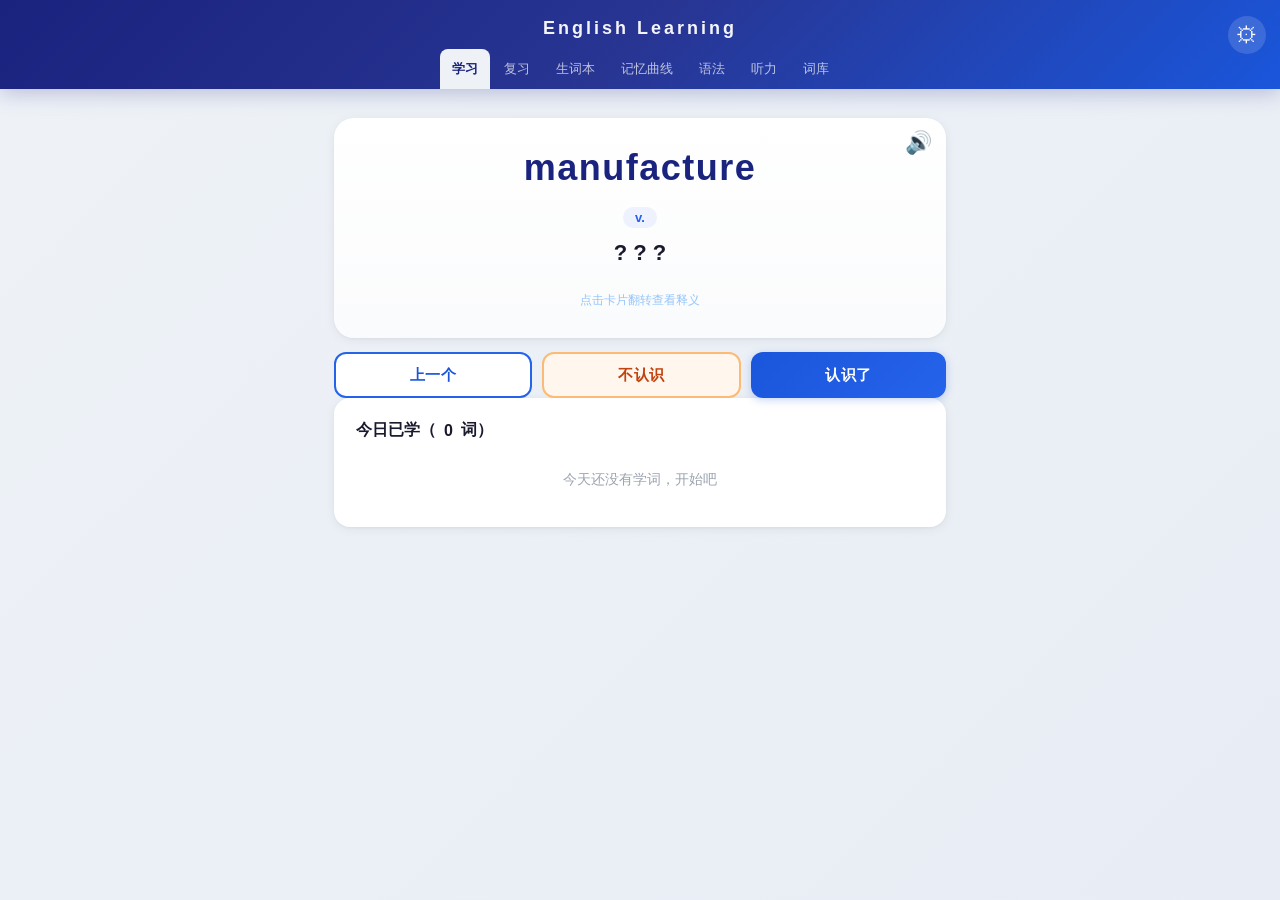
==== commit 2ccab313: "Fix speech synthesis: remove setTimeout, improve voice loading, add listening explanations" ====
--- a/src/index.html
+++ b/src/index.html
@@ -2421,47 +2421,53 @@
             });
         }
 
-        // 语音引擎（兼容手机）
-        var cachedGBVoice = null, voicesLoaded = false;
+        // 语音引擎（兼容所有设备）
+        var cachedGBVoice = null;
         function loadVoices() {
-            if (voicesLoaded || !window.speechSynthesis) return;
+            if (!window.speechSynthesis) return;
             var voices = speechSynthesis.getVoices();
             if (voices && voices.length > 0) {
-                cachedGBVoice = voices.find(function(v) { return v.lang === 'en-GB'; }) || voices.find(function(v) { return v.lang.startsWith('en'); }) || null;
-                voicesLoaded = true;
+                for (var i = 0; i < voices.length; i++) {
+                    if (voices[i].lang === 'en-GB') { cachedGBVoice = voices[i]; return; }
+                }
+                // 兜底：找任意英语语音
+                for (var j = 0; j < voices.length; j++) {
+                    if (voices[j].lang.indexOf('en') === 0) { cachedGBVoice = voices[j]; return; }
+                }
             }
         }
         try {
             if (window.speechSynthesis) {
                 speechSynthesis.onvoiceschanged = loadVoices;
                 loadVoices();
-                // 手机可能需要延迟加载
-                setTimeout(loadVoices, 500);
             }
         } catch(e) {}
 
         function speakWord(text) {
-            if (!window.speechSynthesis) { showToast('不支持发音'); return; }
+            if (!window.speechSynthesis) { showToast('浏览器不支持发音'); return; }
             loadVoices();
-            window.speechSynthesis.cancel();
-            var utterance = new SpeechSynthesisUtterance(text);
-            utterance.lang = 'en-GB';
-            utterance.rate = 0.9;
-            utterance.volume = 1;
-            if (cachedGBVoice) utterance.voice = cachedGBVoice;
-            // 手机需要小延迟
-            setTimeout(function() { speechSynthesis.speak(utterance); }, 50);
+            try {
+                window.speechSynthesis.cancel();
+                var utterance = new SpeechSynthesisUtterance(text);
+                utterance.lang = 'en-GB';
+                utterance.rate = 0.9;
+                utterance.volume = 1;
+                if (cachedGBVoice) utterance.voice = cachedGBVoice;
+                speechSynthesis.speak(utterance);
+            } catch(e) { showToast('发音失败，请检查系统语音设置'); }
         }
         function speakSentence(text) {
             if (!window.speechSynthesis) return;
             loadVoices();
-            window.speechSynthesis.cancel();
-            var utterance = new SpeechSynthesisUtterance(text);
-            utterance.lang = 'en-GB';
-            utterance.rate = 0.8;
-            utterance.volume = 1;
-            if (cachedGBVoice) utterance.voice = cachedGBVoice;
-            setTimeout(function() { speechSynthesis.speak(utterance); }, 50);
+            try {
+                window.speechSynthesis.cancel();
+                var utterance = new SpeechSynthesisUtterance(text);
+                utterance.lang = 'en-GB';
+                utterance.rate = 0.8;
+                utterance.volume = 1;
+                if (cachedGBVoice) utterance.voice = cachedGBVoice;
+                speechSynthesis.speak(utterance);
+            } catch(e) {}
         }
         window._speak = speakWord;
 
@@ -3189,6 +3195,7 @@
         ];
 
         var listenQuizIdx = -1, listenCorrect = 0, listenTotal = 0, currentListenQuiz = null, listenAnswered = false;
+        var listenBatch = []; // 当前轮 4 道题
 
         function initListen() {
             document.getElementById('listenFeedback').textContent = '';
@@ -3196,34 +3203,45 @@
             document.getElementById('listenOptions').innerHTML = '';
             document.getElementById('btnListenNext').style.display = 'none';
             document.getElementById('btnListenPlay').style.display = 'block';
-            listenQuizIdx = -1; listenAnswered = false;
+            listenBatch = []; listenQuizIdx = -1; listenAnswered = false;
         }
 
         document.getElementById('btnListenPlay').addEventListener('click', function() {
-            var pool = LISTEN_QUIZZES.slice(); shuffle(pool); listenQuizIdx = -1;
+            // 随机抽 4 题
+            var pool = LISTEN_QUIZZES.slice(); shuffle(pool);
+            listenBatch = pool.slice(0, 4);
+            listenQuizIdx = -1; listenCorrect = 0; listenTotal = 0;
+            document.getElementById('listenCorrect').textContent = '0';
+            document.getElementById('listenTotal').textContent = '0';
+            document.getElementById('btnListenPlay').style.display = 'none';
             goNextListenQuiz();
         });
 
         function goNextListenQuiz() {
             listenQuizIdx++;
-            if (listenQuizIdx >= LISTEN_QUIZZES.length) { listenQuizIdx = 0; shuffle(LISTEN_QUIZZES); }
-            currentListenQuiz = LISTEN_QUIZZES[listenQuizIdx];
+            if (listenQuizIdx >= listenBatch.length) {
+                // 全部完成
+                document.getElementById('listenQuestion').style.display = 'none';
+                document.getElementById('listenOptions').innerHTML = '';
+                document.getElementById('btnListenNext').style.display = 'none';
+                var acc = listenTotal > 0 ? Math.round(listenCorrect/listenTotal*100) : 0;
+                document.getElementById('listenFeedback').innerHTML = '<div style="padding:16px;color:#10B981;font-size:18px;">本组完成！</div><div>正确 ' + listenCorrect + ' / ' + listenTotal + '（' + acc + '%）</div><button class="btn btn-primary btn-block" style="margin-top:12px;" onclick="document.getElementById(\'btnListenPlay\').style.display=\'block\';document.getElementById(\'listenFeedback\').textContent=\'\';">再来一组</button>';
+                return;
+            }
+            currentListenQuiz = listenBatch[listenQuizIdx];
             listenAnswered = false;
-            document.getElementById('btnListenPlay').style.display = 'none';
             document.getElementById('btnListenNext').style.display = 'none';
             document.getElementById('listenQuestion').style.display = 'none';
             document.getElementById('listenOptions').innerHTML = '';
-            document.getElementById('listenFeedback').textContent = '';
-
-            // 播放对话和问题
+            document.getElementById('listenFeedback').textContent = '<span style="color:#6B7280;">第 ' + (listenQuizIdx+1) + ' / ' + listenBatch.length + ' 题</span>';
+
             speakSentence(currentListenQuiz.passage);
             var wordCount = currentListenQuiz.passage.split(' ').length;
-            var totalDelay = Math.max(wordCount * 500 + 2000, 5000);
+            var totalDelay = Math.max(wordCount * 500 + 2500, 6000);
             setTimeout(function() {
-                document.getElementById('listenQuestion').textContent = 'Question: ' + currentListenQuiz.question;
+                document.getElementById('listenQuestion').textContent = 'Q: ' + currentListenQuiz.question;
                 document.getElementById('listenQuestion').style.display = 'block';
                 speakSentence(currentListenQuiz.question);
-                // 显示选项
                 var html = '';
                 currentListenQuiz.options.forEach(function(opt, i) {
                     html += '<button class="quiz-option listen-opt" data-idx="' + i + '">' + String.fromCharCode(65+i) + '. ' + opt + '</button>';
@@ -3243,15 +3261,41 @@
                         if (idx === currentListenQuiz.answer) {
                             listenCorrect++;
                             document.getElementById('listenCorrect').textContent = listenCorrect;
-                            document.getElementById('listenFeedback').innerHTML = '<span style="color:#10B981;">&#10004; 正确！</span>';
+                            document.getElementById('listenFeedback').innerHTML = '<span style="color:#10B981;font-size:16px;">&#10004; 正确！</span>';
                         } else {
                             this.classList.add('wrong');
-                            document.getElementById('listenFeedback').innerHTML = '<span style="color:#EF4444;">&#10008; 错误</span> 正确答案：' + String.fromCharCode(65+currentListenQuiz.answer) + '. ' + currentListenQuiz.options[currentListenQuiz.answer];
+                            var correctAns = String.fromCharCode(65+currentListenQuiz.answer) + '. ' + currentListenQuiz.options[currentListenQuiz.answer];
+                            document.getElementById('listenFeedback').innerHTML = '<div style="color:#EF4444;font-size:16px;">&#10008; 错误</div><div style="text-align:left;margin-top:8px;padding:10px;background:#F9FAFB;border-radius:10px;font-size:13px;line-height:1.7;">正确答案：<b style="color:#10B981;">' + correctAns + '</b><br><br><b>原文翻译：</b><br>' + getPassageTranslation(currentListenQuiz) + '<br><br><b>解析：</b>' + getListenExplanation(currentListenQuiz) + '</div>';
                         }
                         document.getElementById('btnListenNext').style.display = 'flex';
                     });
                 });
             }, totalDelay);
+        }
+
+        function getPassageTranslation(q) {
+            var trans = {
+                "W: Excuse me, could you tell me where the nearest bank is? M: Sure. Go straight ahead for two blocks and you'll see it on your left, next to the post office.": "女：请问最近的银行在哪？男：直走两个街区，左手边，邮局旁边。",
+                "M: I'd like to book a room for two nights, please. W: Certainly. A single room or a double room? M: A single room with a view of the sea, if possible.": "男：我想订两晚房间。女：单人间还是双人间？男：如果可以的话，想要海景单人间。",
+                "W: The final exam is next Monday. Have you started preparing yet? M: Not really. I've been so busy with the part-time job. I'll start this weekend.": "女：下周一期末考，你开始准备了吗？男：还没，兼职太忙了，这周末开始。",
+                "M: Excuse me, what time does the library close today? W: It closes at nine on weekdays, but on weekends it closes at five.": "男：请问图书馆今天几点关门？女：工作日九点，周末五点关门。",
+                "W: I heard you got a new job. Congratulations! M: Thank you! I'll be working as a software engineer at a tech company. W: That sounds exciting. When do you start?": "女：听说你找到新工作了，恭喜！男：谢谢！在一家科技公司做软件工程师。女：听起来很棒，什么时候开始？",
+                "M: Did you enjoy the movie last night? W: To be honest, I found it rather boring. The plot was predictable and the acting was just average.": "男：昨晚电影好看吗？女：说实话挺无聊的，剧情能猜到，演技一般。",
+                "W: I'm thinking of learning a second foreign language. Do you have any suggestions? M: Spanish might be a good choice. It's widely spoken and relatively easy for English speakers.": "女：我想学第二外语，有建议吗？男：西班牙语不错，使用广泛且对英语母语者相对容易。",
+                "M: The weather has been terrible lately. W: I know. It's been raining for three days straight. The forecast says it will clear up tomorrow though.": "男：最近天气太差了。女：是啊，下了三天雨了，预报说明天转晴。",
+                "W: Have you finished your application for the exchange program? M: Not yet. The deadline is next Friday, so I still have a few days.": "女：交换项目申请写完了吗？男：还没，下周五截止，还有几天。",
+                "M: I've been feeling really stressed lately with all the assignments. W: Maybe you should try exercising. Even a short walk can help reduce stress.": "男：最近作业多压力大。女：试试运动吧，散步都能减压。",
+                "W: Excuse me, is this the right platform for the 8:30 train to Beijing? M: No, the 8:30 train departs from Platform 5. This is Platform 3.": "女：请问8:30去北京的火车是这个站台吗？男：不，8:30的在5号站台，这里是3号。",
+                "M: I'm planning a trip to Yunnan this summer vacation. W: That's a great choice! The scenery there is breathtaking. Make sure you visit Lijiang and Dali.": "男：暑假打算去云南。女：好选择！风景美极了，一定去丽江和大理。",
+                "W: The professor extended the deadline for the research paper. M: Really? That's a relief! I was worried I wouldn't finish on time.": "女：教授把论文截止日期延后了。男：真的吗？松了一口气！我还担心写不完。",
+                "M: I prefer studying in the morning when my mind is fresh. W: I'm the opposite. I can't focus until late at night.": "男：我喜欢早上学，头脑清醒。女：我相反，不到深夜无法集中注意力。",
+                "W: Did you hear about the new campus policy? M: No, what is it? W: They're banning cars from the central campus area starting next month.": "女：听说新校规了吗？男：没有，什么内容？女：下月起中心校区禁止车辆通行。"
+            };
+            return trans[q.passage] || '（对话翻译暂未收录）';
+        }
+
+        function getListenExplanation(q) {
+            return '本题是四级听力典型场景题。注意抓关键词：' + q.question.split(' ').slice(0,3).join(' ') + '...' + ' 听力技巧：①预览选项预测问题方向 ②注意转折词(but/however) ③数字和时间是必考点 ④对话人的态度和语气也很关键。';
         }
 
         document.getElementById('btnListenNext').addEventListener('click', goNextListenQuiz);
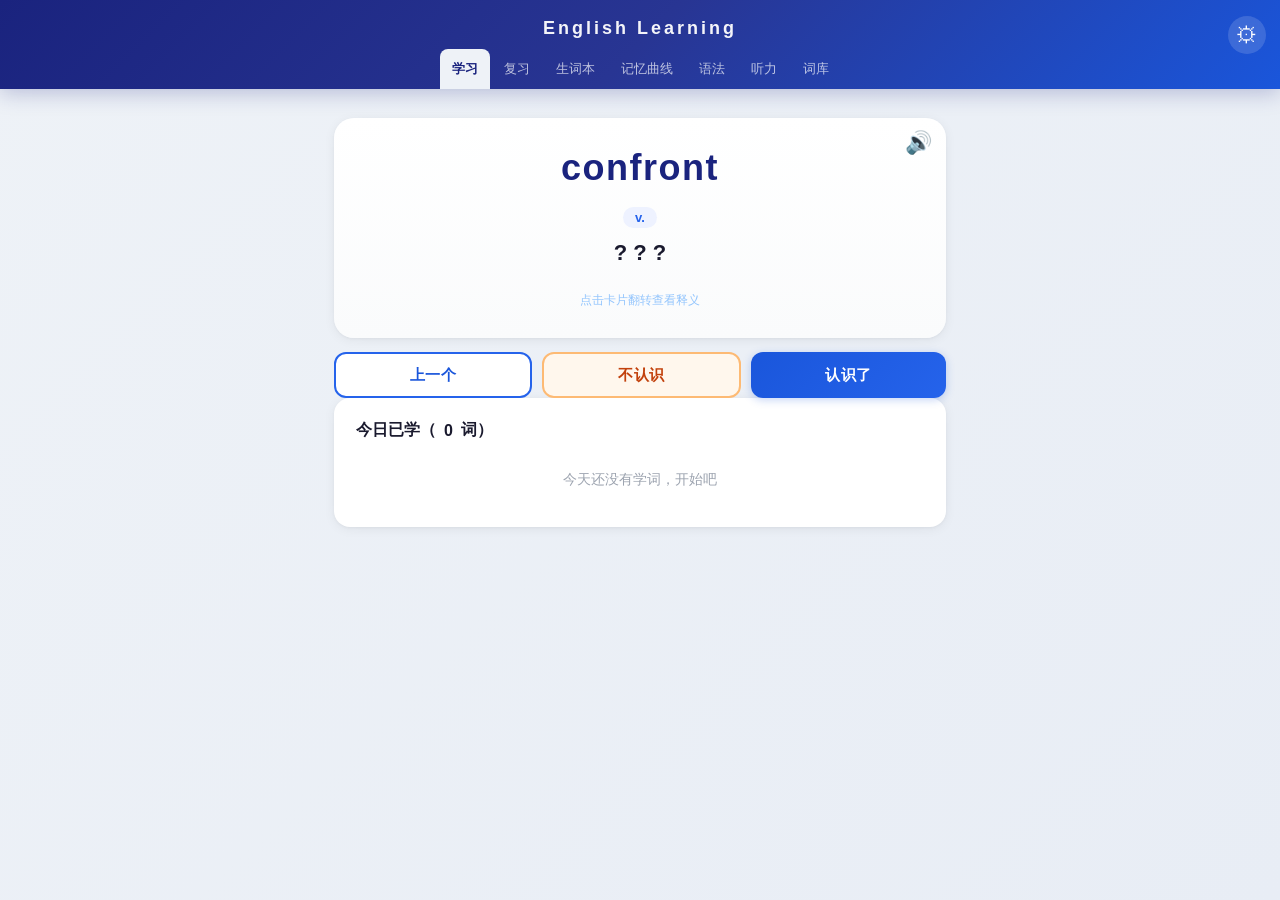
==== commit a46becab: "Fix speech: use en-US fallback, better error handling" ====
--- a/src/index.html
+++ b/src/index.html
@@ -2444,28 +2444,28 @@
         } catch(e) {}
 
         function speakWord(text) {
-            if (!window.speechSynthesis) { showToast('浏览器不支持发音'); return; }
-            loadVoices();
+            if (!window.speechSynthesis) { showToast('浏览器不支持发音，请换Chrome'); return; }
             try {
-                window.speechSynthesis.cancel();
                 var utterance = new SpeechSynthesisUtterance(text);
-                utterance.lang = 'en-GB';
+                utterance.lang = 'en-US';
                 utterance.rate = 0.9;
                 utterance.volume = 1;
+                loadVoices();
                 if (cachedGBVoice) utterance.voice = cachedGBVoice;
+                speechSynthesis.cancel();
                 speechSynthesis.speak(utterance);
-            } catch(e) { showToast('发音失败，请检查系统语音设置'); }
+            } catch(e) { showToast('发音失败，请换Chrome浏览器'); }
         }
         function speakSentence(text) {
             if (!window.speechSynthesis) return;
-            loadVoices();
             try {
-                window.speechSynthesis.cancel();
                 var utterance = new SpeechSynthesisUtterance(text);
-                utterance.lang = 'en-GB';
+                utterance.lang = 'en-US';
                 utterance.rate = 0.8;
                 utterance.volume = 1;
+                loadVoices();
                 if (cachedGBVoice) utterance.voice = cachedGBVoice;
+                speechSynthesis.cancel();
                 speechSynthesis.speak(utterance);
             } catch(e) {}
         }
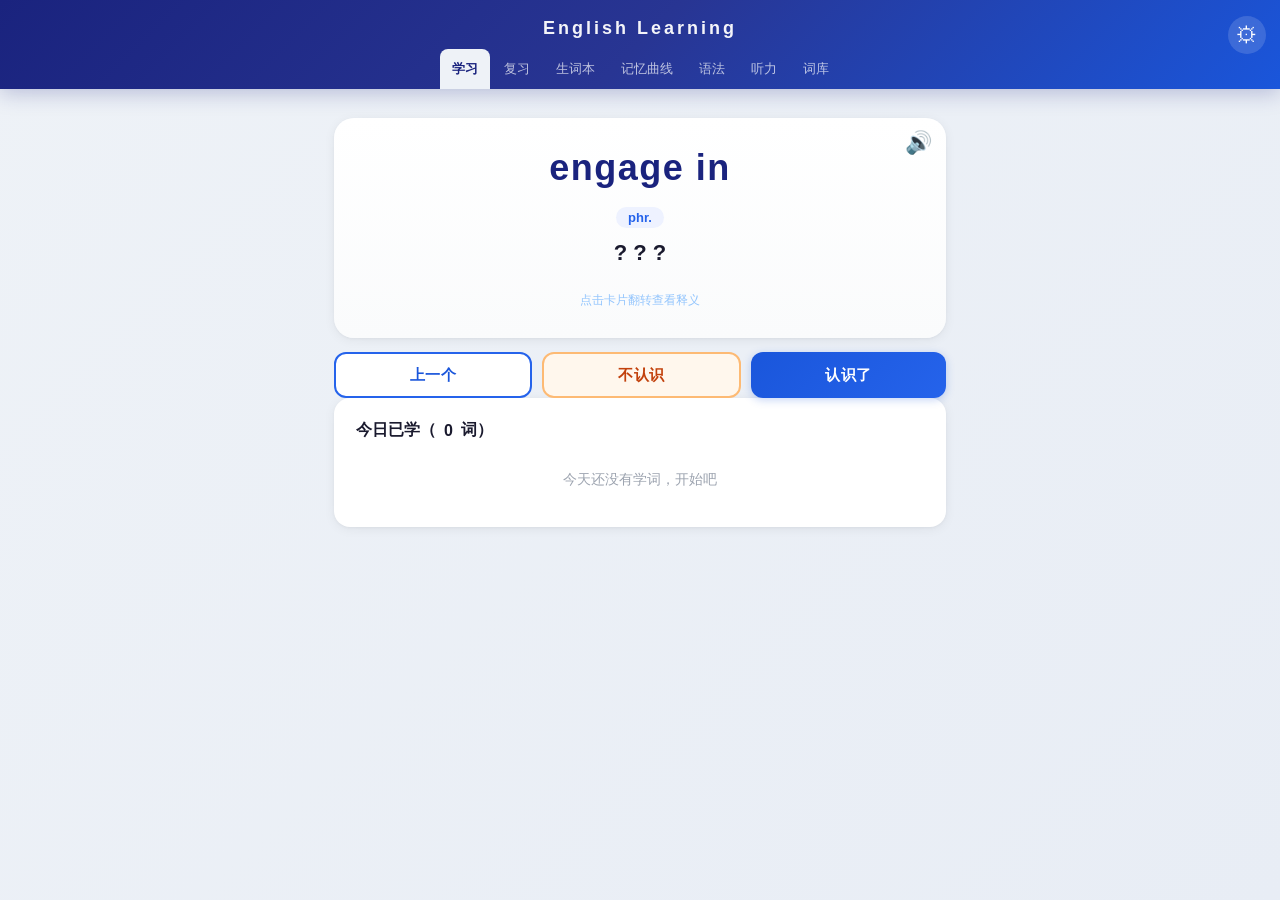
==== commit e63df1b3: "Dual audio: TTS + online Google TTS fallback" ====
--- a/src/index.html
+++ b/src/index.html
@@ -2443,30 +2443,41 @@
             }
         } catch(e) {}
 
+        // 发音：先试 TTS，失败用在线音频
         function speakWord(text) {
-            if (!window.speechSynthesis) { showToast('浏览器不支持发音，请换Chrome'); return; }
+            if (tryTTS(text)) return;
+            playOnlineAudio(text, 0.9);
+        }
+        function speakSentence(text) {
+            if (tryTTS(text)) return;
+            playOnlineAudio(text, 0.8);
+        }
+        function tryTTS(text) {
+            if (!window.speechSynthesis) return false;
             try {
-                var utterance = new SpeechSynthesisUtterance(text);
-                utterance.lang = 'en-US';
-                utterance.rate = 0.9;
-                utterance.volume = 1;
-                loadVoices();
-                if (cachedGBVoice) utterance.voice = cachedGBVoice;
+                var voices = speechSynthesis.getVoices();
+                if (voices.length === 0) return false;
+                var u = new SpeechSynthesisUtterance(text);
+                u.lang = 'en-US'; u.rate = 0.9; u.volume = 1;
                 speechSynthesis.cancel();
-                speechSynthesis.speak(utterance);
-            } catch(e) { showToast('发音失败，请换Chrome浏览器'); }
-        }
-        function speakSentence(text) {
-            if (!window.speechSynthesis) return;
+                speechSynthesis.speak(u);
+                return true;
+            } catch(e) { return false; }
+        }
+        function playOnlineAudio(text, rate) {
             try {
-                var utterance = new SpeechSynthesisUtterance(text);
-                utterance.lang = 'en-US';
-                utterance.rate = 0.8;
-                utterance.volume = 1;
-                loadVoices();
-                if (cachedGBVoice) utterance.voice = cachedGBVoice;
-                speechSynthesis.cancel();
-                speechSynthesis.speak(utterance);
+                var url = 'https://translate.google.com/translate_tts?ie=UTF-8&client=tw-ob&tl=en&q=' + encodeURIComponent(text);
+                var audio = new Audio(url);
+                audio.playbackRate = rate;
+                audio.play().catch(function() {
+                    // 在线也失败，降级到本地 TTS 再试
+                    if (window.speechSynthesis) {
+                        var u2 = new SpeechSynthesisUtterance(text);
+                        u2.lang = 'en-US'; u2.rate = rate;
+                        speechSynthesis.cancel();
+                        speechSynthesis.speak(u2);
+                    }
+                });
             } catch(e) {}
         }
         window._speak = speakWord;
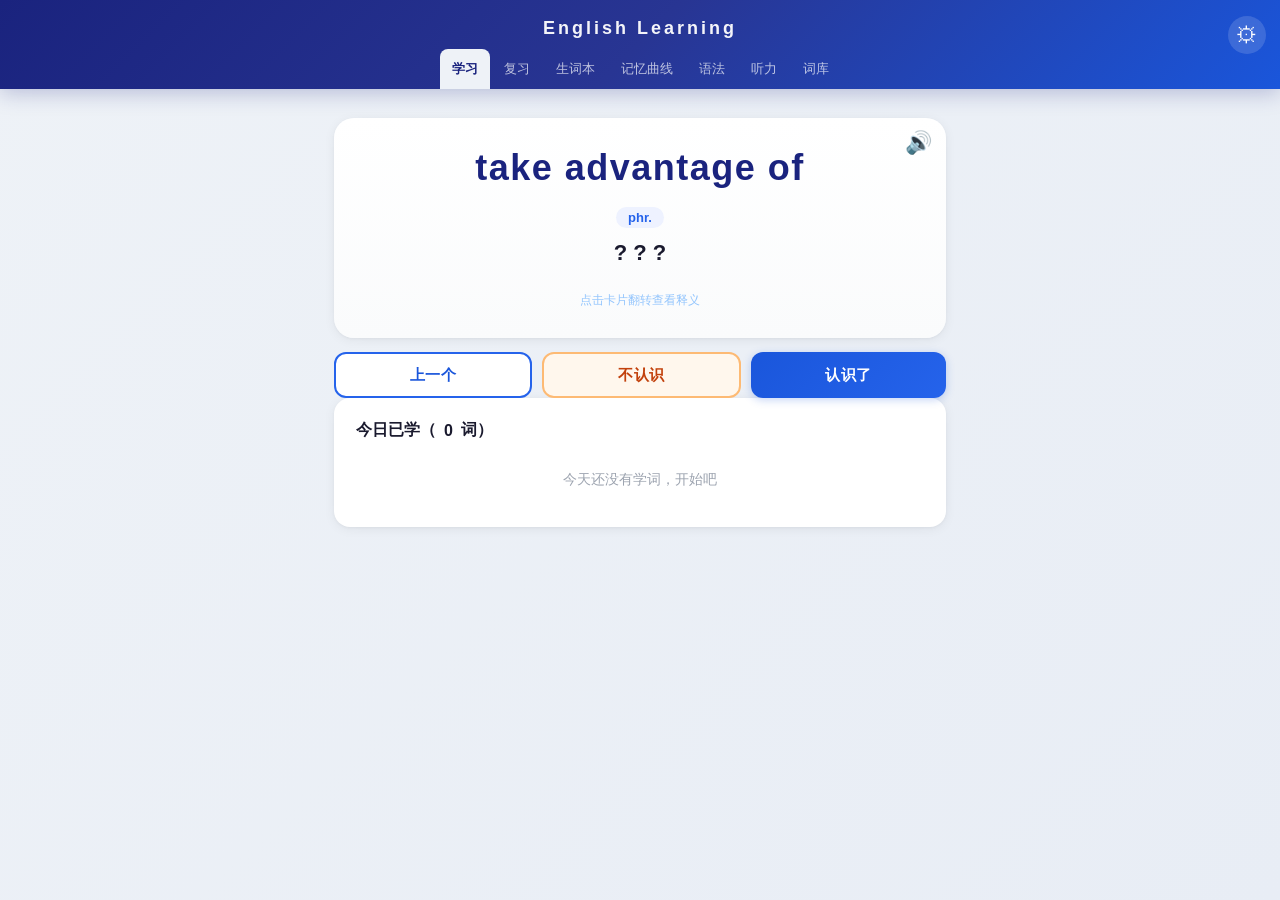
==== commit 5a29c4fb: "Switch to Youdao TTS for China accessibility" ====
--- a/src/index.html
+++ b/src/index.html
@@ -2466,15 +2466,16 @@
         }
         function playOnlineAudio(text, rate) {
             try {
-                var url = 'https://translate.google.com/translate_tts?ie=UTF-8&client=tw-ob&tl=en&q=' + encodeURIComponent(text);
+                // 有道 TTS（国内可用）
+                var url = 'https://dict.youdao.com/dictvoice?audio=' + encodeURIComponent(text) + '&type=1';
                 var audio = new Audio(url);
                 audio.playbackRate = rate;
                 audio.play().catch(function() {
-                    // 在线也失败，降级到本地 TTS 再试
+                    // 兜底：本地 TTS
                     if (window.speechSynthesis) {
+                        speechSynthesis.cancel();
                         var u2 = new SpeechSynthesisUtterance(text);
                         u2.lang = 'en-US'; u2.rate = rate;
-                        speechSynthesis.cancel();
                         speechSynthesis.speak(u2);
                     }
                 });
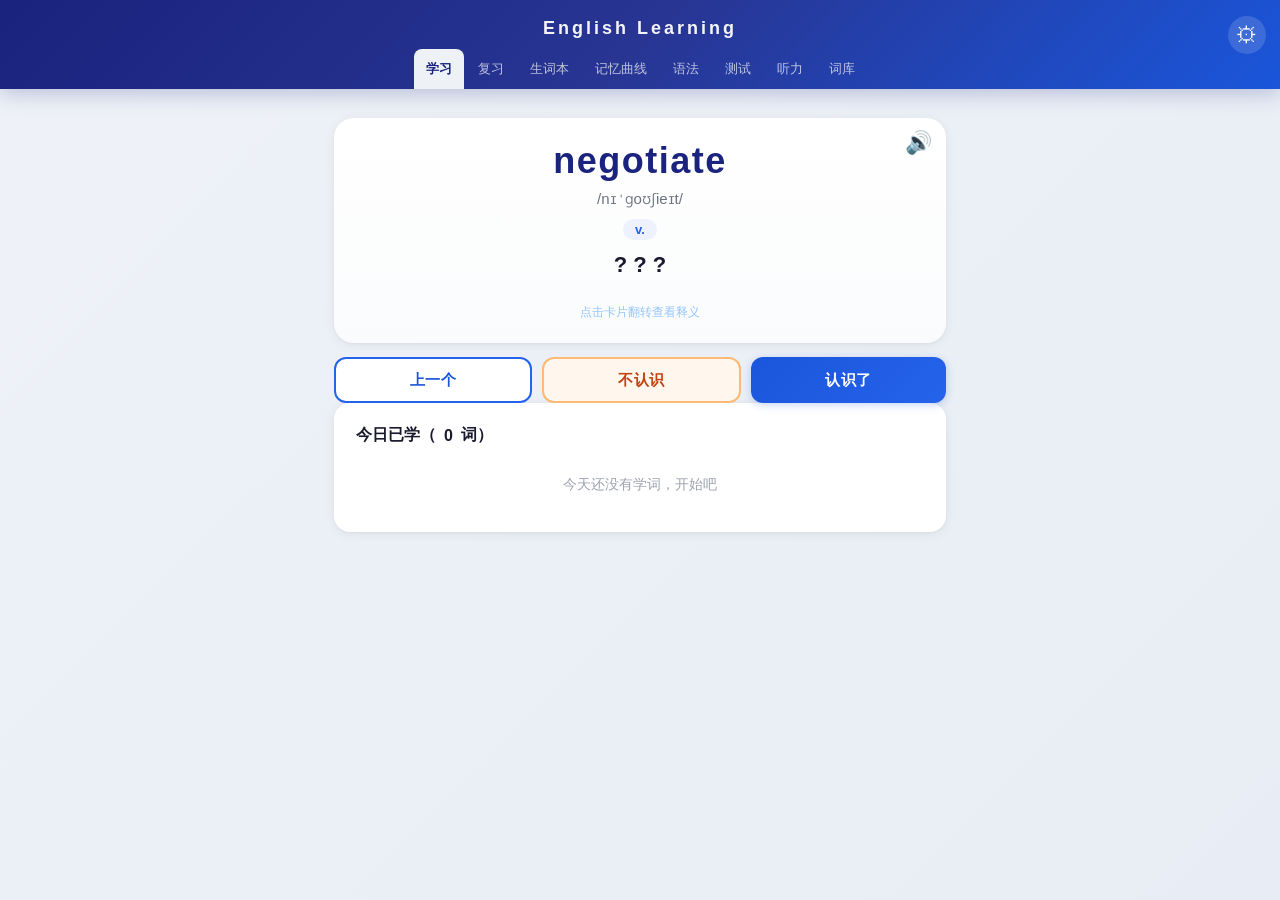
==== commit 606e4afa: "Add vocab test + today review module" ====
--- a/src/index.html
+++ b/src/index.html
@@ -151,6 +151,7 @@
             <button class="nav-tab" data-tab="wordbook">生词本</button>
             <button class="nav-tab" data-tab="memory">记忆曲线</button>
             <button class="nav-tab" data-tab="grammar">语法</button>
+            <button class="nav-tab" data-tab="test">测试</button>
             <button class="nav-tab" data-tab="listen">听力</button>
             <button class="nav-tab" data-tab="vocab">词库</button>
         </div>
@@ -333,6 +334,42 @@
                     <div class="empty-state-icon">&#127919;</div>
                     <div class="empty-state-text">暂无到期词，先去学习页积累吧</div>
                 </div>
+            </div>
+        </section>
+
+        <!-- ===== 测试面板 ===== -->
+        <section id="test-panel" class="panel">
+            <!-- 词汇量测试 -->
+            <div class="card" id="vocabTestCard">
+                <div class="card-title">&#128202; 词汇量测试</div>
+                <div style="font-size:13px;color:#6B7280;margin-bottom:12px;">从词库随机抽 50 词，诚实选择认识/不认识，估算词汇量</div>
+                <div id="testArea">
+                    <button class="btn btn-primary btn-block" id="btnStartTest">开始测试</button>
+                </div>
+                <div id="testQuestion" style="display:none;">
+                    <div style="text-align:center;font-size:13px;color:#6B7280;margin-bottom:8px;" id="testProgress"></div>
+                    <div style="text-align:center;font-size:30px;font-weight:800;color:#1a237e;padding:16px;" id="testWord"></div>
+                    <div class="btn-group">
+                        <button class="btn btn-learn-unknown btn-block" id="btnTestNo">不认识</button>
+                        <button class="btn btn-success btn-block" id="btnTestYes">认识</button>
+                    </div>
+                </div>
+                <div id="testResult" style="display:none;text-align:center;padding:16px;"></div>
+            </div>
+            <!-- 今日回顾选择题 -->
+            <div class="card" id="todayReviewCard">
+                <div class="card-title">&#128218; 今日回顾</div>
+                <div style="font-size:13px;color:#6B7280;margin-bottom:12px;" id="todayReviewInfo">今天学了 0 词，抽几个测一测</div>
+                <div id="todayReviewArea">
+                    <button class="btn btn-primary btn-block" id="btnStartTodayReview">开始回顾</button>
+                </div>
+                <div id="todayReviewQuestion" style="display:none;">
+                    <div style="text-align:center;font-size:28px;font-weight:800;color:#1a237e;padding:12px;" id="todayReviewWord"></div>
+                    <div class="quiz-options" id="todayReviewOptions"></div>
+                    <div id="todayReviewFeedback" style="text-align:center;margin-top:10px;font-size:14px;"></div>
+                    <button class="btn btn-primary btn-block" id="btnTodayReviewNext" style="display:none;margin-top:10px;">下一题</button>
+                </div>
+                <div id="todayReviewResult" style="display:none;text-align:center;padding:16px;"></div>
             </div>
         </section>
 
@@ -3312,6 +3349,124 @@
 
         document.getElementById('btnListenNext').addEventListener('click', goNextListenQuiz);
 
+        // -- 词汇量测试 --
+        var testWords = [], testIdx = 0, testYes = 0;
+
+        function initTestPanel() {
+            document.getElementById('testArea').style.display = 'block';
+            document.getElementById('testQuestion').style.display = 'none';
+            document.getElementById('testResult').style.display = 'none';
+            // 今日回顾
+            var todayIds = Storage.getTodayLearnedIds();
+            document.getElementById('todayReviewInfo').textContent = '今天学了 ' + todayIds.length + ' 词，抽几个测一测';
+            document.getElementById('todayReviewArea').style.display = 'block';
+            document.getElementById('todayReviewQuestion').style.display = 'none';
+            document.getElementById('todayReviewResult').style.display = 'none';
+        }
+
+        document.getElementById('btnStartTest').addEventListener('click', function() {
+            var pool = WORDS.slice(); shuffle(pool);
+            testWords = pool.slice(0, 50);
+            testIdx = 0; testYes = 0;
+            document.getElementById('testArea').style.display = 'none';
+            document.getElementById('testQuestion').style.display = 'block';
+            document.getElementById('testResult').style.display = 'none';
+            showTestWord();
+        });
+
+        function showTestWord() {
+            if (testIdx >= testWords.length) {
+                showTestResult(); return;
+            }
+            document.getElementById('testProgress').textContent = (testIdx+1) + ' / ' + testWords.length;
+            document.getElementById('testWord').textContent = testWords[testIdx].word;
+        }
+
+        document.getElementById('btnTestYes').addEventListener('click', function() { testYes++; testIdx++; showTestWord(); });
+        document.getElementById('btnTestNo').addEventListener('click', function() { testIdx++; showTestWord(); });
+
+        function showTestResult() {
+            document.getElementById('testQuestion').style.display = 'none';
+            var res = document.getElementById('testResult');
+            res.style.display = 'block';
+            var rate = testYes / testWords.length;
+            var estimate = Math.round(rate * WORDS.length);
+            var level = estimate < 500 ? '初级' : estimate < 1000 ? '中级' : estimate < 2000 ? '中高级' : estimate < 3500 ? '高级' : '精通';
+            res.innerHTML = '<div style="font-size:40px;margin-bottom:4px;">' + estimate + '</div><div style="font-size:16px;color:#1a237e;font-weight:700;">估算词汇量</div><div style="font-size:13px;color:#6B7280;margin:8px 0;">正确率 ' + testYes + '/' + testWords.length + '（' + Math.round(rate*100) + '%） 等级：' + level + '</div><button class="btn btn-primary btn-block" id="btnRetryTest">重新测试</button>';
+            document.getElementById('btnRetryTest').addEventListener('click', function() {
+                document.getElementById('btnStartTest').click();
+            });
+        }
+
+        // -- 今日回顾选择题 --
+        var todayReviewWords = [], todayReviewIdx = 0, todayReviewCorrect = 0, todayReviewAnswered = false;
+
+        document.getElementById('btnStartTodayReview').addEventListener('click', function() {
+            var todayIds = Storage.getTodayLearnedIds();
+            if (todayIds.length === 0) { showToast('今天还没有学词'); return; }
+            var words = [];
+            todayIds.forEach(function(id) { var w = WORDS.find(function(x) { return x.id === id; }); if (w) words.push(w); });
+            if (words.length === 0) { showToast('今天还没有学词'); return; }
+            shuffle(words);
+            todayReviewWords = words.slice(0, Math.min(10, words.length));
+            todayReviewIdx = 0; todayReviewCorrect = 0; todayReviewAnswered = false;
+            document.getElementById('todayReviewArea').style.display = 'none';
+            document.getElementById('todayReviewQuestion').style.display = 'block';
+            document.getElementById('todayReviewResult').style.display = 'none';
+            showTodayReview();
+        });
+
+        function showTodayReview() {
+            if (todayReviewIdx >= todayReviewWords.length) {
+                showTodayReviewResult(); return;
+            }
+            todayReviewAnswered = false;
+            var w = todayReviewWords[todayReviewIdx];
+            document.getElementById('todayReviewWord').textContent = w.word;
+            document.getElementById('todayReviewFeedback').textContent = '';
+            document.getElementById('btnTodayReviewNext').style.display = 'none';
+            // 生成4个选项
+            var others = WORDS.filter(function(x) { return x.id !== w.id; }); shuffle(others);
+            var opts = [w].concat(others.slice(0, 3)); shuffle(opts);
+            var html = '';
+            opts.forEach(function(opt) {
+                html += '<button class="quiz-option tr-opt" data-id="' + opt.id + '">' + opt.meaning + '</button>';
+            });
+            document.getElementById('todayReviewOptions').innerHTML = html;
+            document.querySelectorAll('.tr-opt').forEach(function(btn) {
+                btn.addEventListener('click', function() {
+                    if (todayReviewAnswered) return;
+                    todayReviewAnswered = true; todayReviewIdx++;
+                    document.querySelectorAll('.tr-opt').forEach(function(b) {
+                        if (b.getAttribute('data-id') === w.id) b.classList.add('correct');
+                        b.style.pointerEvents = 'none';
+                    });
+                    if (this.getAttribute('data-id') === w.id) {
+                        todayReviewCorrect++;
+                        document.getElementById('todayReviewFeedback').innerHTML = '<span style="color:#10B981;">&#10004; 正确</span>';
+                    } else {
+                        this.classList.add('wrong');
+                        document.getElementById('todayReviewFeedback').innerHTML = '<span style="color:#EF4444;">&#10008; 错误</span> 正确答案：<b style="color:#10B981;">' + w.meaning + '</b>';
+                    }
+                    document.getElementById('btnTodayReviewNext').style.display = 'flex';
+                });
+            });
+        }
+
+        function showTodayReviewResult() {
+            document.getElementById('todayReviewQuestion').style.display = 'none';
+            var res = document.getElementById('todayReviewResult');
+            res.style.display = 'block';
+            var total = todayReviewWords.length;
+            var pc = total > 0 ? Math.round(todayReviewCorrect/total*100) : 0;
+            res.innerHTML = '<div style="font-size:18px;font-weight:700;">回顾完成</div><div style="margin:8px 0;">正确 ' + todayReviewCorrect + ' / ' + total + '（' + pc + '%）</div><button class="btn btn-primary btn-block" id="btnRetryTR">再来一次</button>';
+            document.getElementById('btnRetryTR').addEventListener('click', function() {
+                document.getElementById('btnStartTodayReview').click();
+            });
+        }
+
+        document.getElementById('btnTodayReviewNext').addEventListener('click', showTodayReview);
+
         // -- 语法 --
         var grammarContent = document.getElementById('grammarContent');
 
@@ -3502,6 +3657,7 @@
             if (name === 'vocab') renderVocab();
             if (name === 'memory') renderMemoryPanel();
             if (name === 'listen') initListen();
+            if (name === 'test') initTestPanel();
         }
         tabs.forEach(function(t) {
             t.addEventListener('click', function() { switchTab(this.getAttribute('data-tab')); });
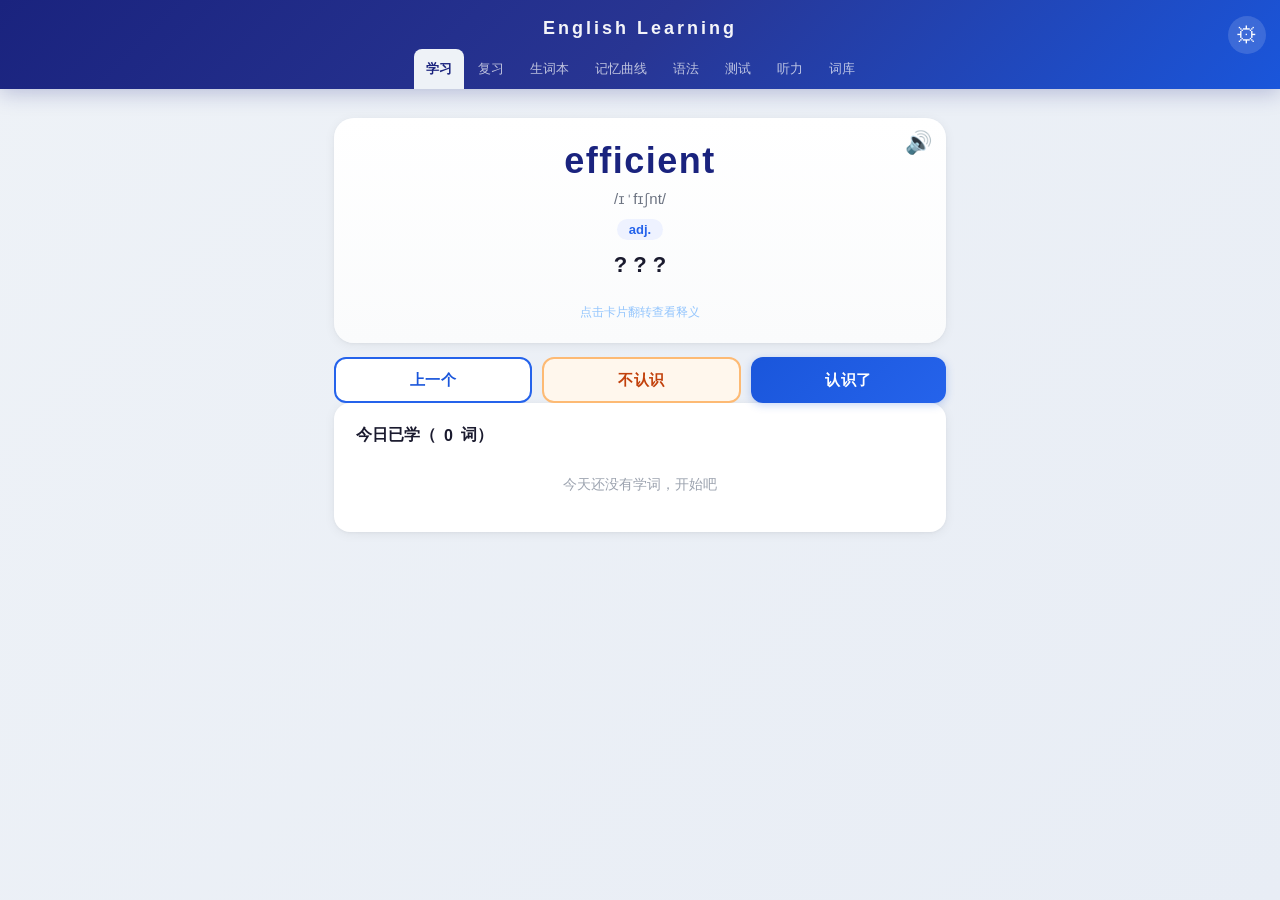
==== commit e6a4d798: "Enhanced vocab test: continuous random, tap to hear, show meaning on unknown" ====
--- a/src/index.html
+++ b/src/index.html
@@ -3350,13 +3350,13 @@
         document.getElementById('btnListenNext').addEventListener('click', goNextListenQuiz);
 
         // -- 词汇量测试 --
-        var testWords = [], testIdx = 0, testYes = 0;
+        var testTotal = 0, testYes = 0, testCurrentWord = null, testRunning = false;
 
         function initTestPanel() {
+            testRunning = false;
             document.getElementById('testArea').style.display = 'block';
             document.getElementById('testQuestion').style.display = 'none';
             document.getElementById('testResult').style.display = 'none';
-            // 今日回顾
             var todayIds = Storage.getTodayLearnedIds();
             document.getElementById('todayReviewInfo').textContent = '今天学了 ' + todayIds.length + ' 词，抽几个测一测';
             document.getElementById('todayReviewArea').style.display = 'block';
@@ -3365,34 +3365,64 @@
         }
 
         document.getElementById('btnStartTest').addEventListener('click', function() {
-            var pool = WORDS.slice(); shuffle(pool);
-            testWords = pool.slice(0, 50);
-            testIdx = 0; testYes = 0;
+            testTotal = 0; testYes = 0; testRunning = true;
             document.getElementById('testArea').style.display = 'none';
             document.getElementById('testQuestion').style.display = 'block';
             document.getElementById('testResult').style.display = 'none';
-            showTestWord();
+            pickTestWord();
         });
 
-        function showTestWord() {
-            if (testIdx >= testWords.length) {
-                showTestResult(); return;
-            }
-            document.getElementById('testProgress').textContent = (testIdx+1) + ' / ' + testWords.length;
-            document.getElementById('testWord').textContent = testWords[testIdx].word;
-        }
-
-        document.getElementById('btnTestYes').addEventListener('click', function() { testYes++; testIdx++; showTestWord(); });
-        document.getElementById('btnTestNo').addEventListener('click', function() { testIdx++; showTestWord(); });
+        function pickTestWord() {
+            var pool = WORDS.slice(); shuffle(pool);
+            testCurrentWord = pool[0];
+            document.getElementById('testProgress').textContent = '已测 ' + testTotal + ' 词 | 认识 ' + testYes;
+            document.getElementById('testWord').textContent = testCurrentWord.word;
+            document.getElementById('testWord').onclick = function() { speakWord(testCurrentWord.word); };
+            document.getElementById('testWord').style.cursor = 'pointer';
+            document.getElementById('testWord').title = '点击听发音';
+            // 隐藏释义
+            var meaningEl = document.getElementById('testWordMeaning');
+            if (meaningEl) meaningEl.remove();
+        }
+
+        document.getElementById('btnTestYes').addEventListener('click', function() {
+            testYes++; testTotal++;
+            document.getElementById('testProgress').textContent = '已测 ' + testTotal + ' 词 | 认识 ' + testYes;
+            pickTestWord();
+        });
+        document.getElementById('btnTestNo').addEventListener('click', function() {
+            testTotal++;
+            // 显示不认识词的释义
+            var meaningEl = document.getElementById('testWordMeaning');
+            if (!meaningEl) {
+                meaningEl = document.createElement('div');
+                meaningEl.id = 'testWordMeaning';
+                meaningEl.style.cssText = 'text-align:center;font-size:18px;color:#1a237e;font-weight:600;padding:8px;background:#FFF3E0;border-radius:10px;margin-top:8px;';
+                document.getElementById('testQuestion').insertBefore(meaningEl, document.querySelector('#testQuestion .btn-group'));
+            }
+            meaningEl.textContent = testCurrentWord.meaning + (testCurrentWord.phonetic ? ' ' + testCurrentWord.phonetic : '');
+            document.getElementById('testProgress').textContent = '已测 ' + testTotal + ' 词 | 认识 ' + testYes;
+            // 1.5秒后下一词
+            setTimeout(function() { if (testRunning) { meaningEl.remove(); pickTestWord(); } }, 1800);
+        });
+
+        // 结束测试按钮
+        document.getElementById('testArea').insertAdjacentHTML('beforeend', '<button class="btn btn-outline btn-block" id="btnEndTest" style="margin-top:8px;">结束测试看结果</button>');
+        document.getElementById('btnEndTest').addEventListener('click', function() {
+            if (testTotal === 0 && !testRunning) { showToast('请先开始测试'); return; }
+            testRunning = false;
+            showTestResult();
+        });
 
         function showTestResult() {
             document.getElementById('testQuestion').style.display = 'none';
             var res = document.getElementById('testResult');
             res.style.display = 'block';
-            var rate = testYes / testWords.length;
+            if (testTotal === 0) { res.innerHTML = '<div style="color:#6B7280;">还没有测试数据</div>'; return; }
+            var rate = testYes / testTotal;
             var estimate = Math.round(rate * WORDS.length);
             var level = estimate < 500 ? '初级' : estimate < 1000 ? '中级' : estimate < 2000 ? '中高级' : estimate < 3500 ? '高级' : '精通';
-            res.innerHTML = '<div style="font-size:40px;margin-bottom:4px;">' + estimate + '</div><div style="font-size:16px;color:#1a237e;font-weight:700;">估算词汇量</div><div style="font-size:13px;color:#6B7280;margin:8px 0;">正确率 ' + testYes + '/' + testWords.length + '（' + Math.round(rate*100) + '%） 等级：' + level + '</div><button class="btn btn-primary btn-block" id="btnRetryTest">重新测试</button>';
+            res.innerHTML = '<div style="font-size:40px;margin-bottom:4px;">' + estimate + '</div><div style="font-size:16px;color:#1a237e;font-weight:700;">估算词汇量</div><div style="font-size:13px;color:#6B7280;margin:8px 0;">认识 ' + testYes + ' / ' + testTotal + '（' + Math.round(rate*100) + '%） 等级：' + level + '</div><button class="btn btn-primary btn-block" id="btnRetryTest">重新测试</button>';
             document.getElementById('btnRetryTest').addEventListener('click', function() {
                 document.getElementById('btnStartTest').click();
             });
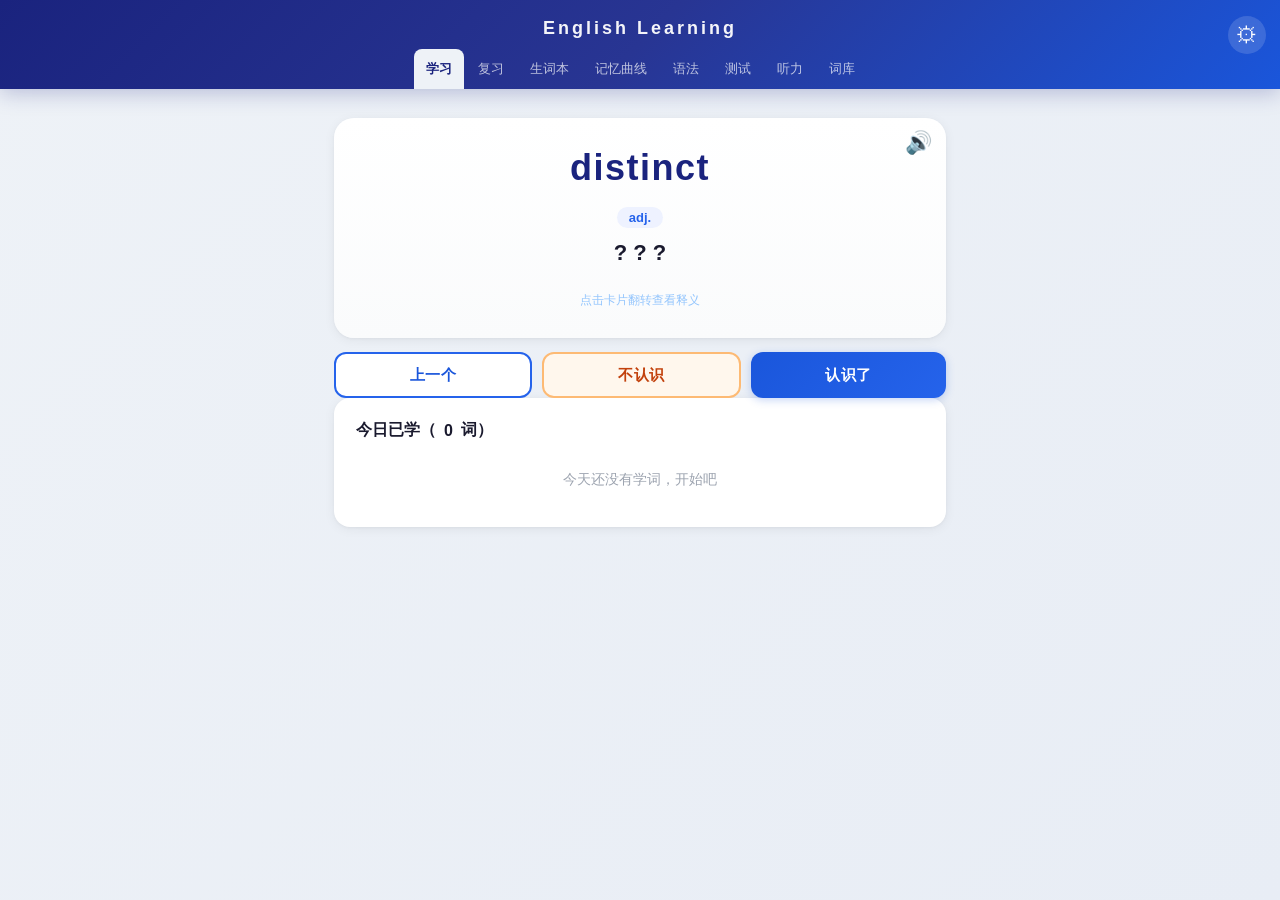
==== commit 16f9c609: "Fix end test button visibility" ====
--- a/src/index.html
+++ b/src/index.html
@@ -345,6 +345,7 @@
                 <div style="font-size:13px;color:#6B7280;margin-bottom:12px;">从词库随机抽 50 词，诚实选择认识/不认识，估算词汇量</div>
                 <div id="testArea">
                     <button class="btn btn-primary btn-block" id="btnStartTest">开始测试</button>
+                    <button class="btn btn-outline btn-block" id="btnEndTest" style="margin-top:8px;display:none;">结束测试看结果</button>
                 </div>
                 <div id="testQuestion" style="display:none;">
                     <div style="text-align:center;font-size:13px;color:#6B7280;margin-bottom:8px;" id="testProgress"></div>
@@ -3369,6 +3370,7 @@
             document.getElementById('testArea').style.display = 'none';
             document.getElementById('testQuestion').style.display = 'block';
             document.getElementById('testResult').style.display = 'none';
+            document.getElementById('btnEndTest').style.display = 'block';
             pickTestWord();
         });
 
@@ -3406,8 +3408,6 @@
             setTimeout(function() { if (testRunning) { meaningEl.remove(); pickTestWord(); } }, 1800);
         });
 
-        // 结束测试按钮
-        document.getElementById('testArea').insertAdjacentHTML('beforeend', '<button class="btn btn-outline btn-block" id="btnEndTest" style="margin-top:8px;">结束测试看结果</button>');
         document.getElementById('btnEndTest').addEventListener('click', function() {
             if (testTotal === 0 && !testRunning) { showToast('请先开始测试'); return; }
             testRunning = false;
@@ -3416,6 +3416,7 @@
 
         function showTestResult() {
             document.getElementById('testQuestion').style.display = 'none';
+            document.getElementById('btnEndTest').style.display = 'none';
             var res = document.getElementById('testResult');
             res.style.display = 'block';
             if (testTotal === 0) { res.innerHTML = '<div style="color:#6B7280;">还没有测试数据</div>'; return; }
